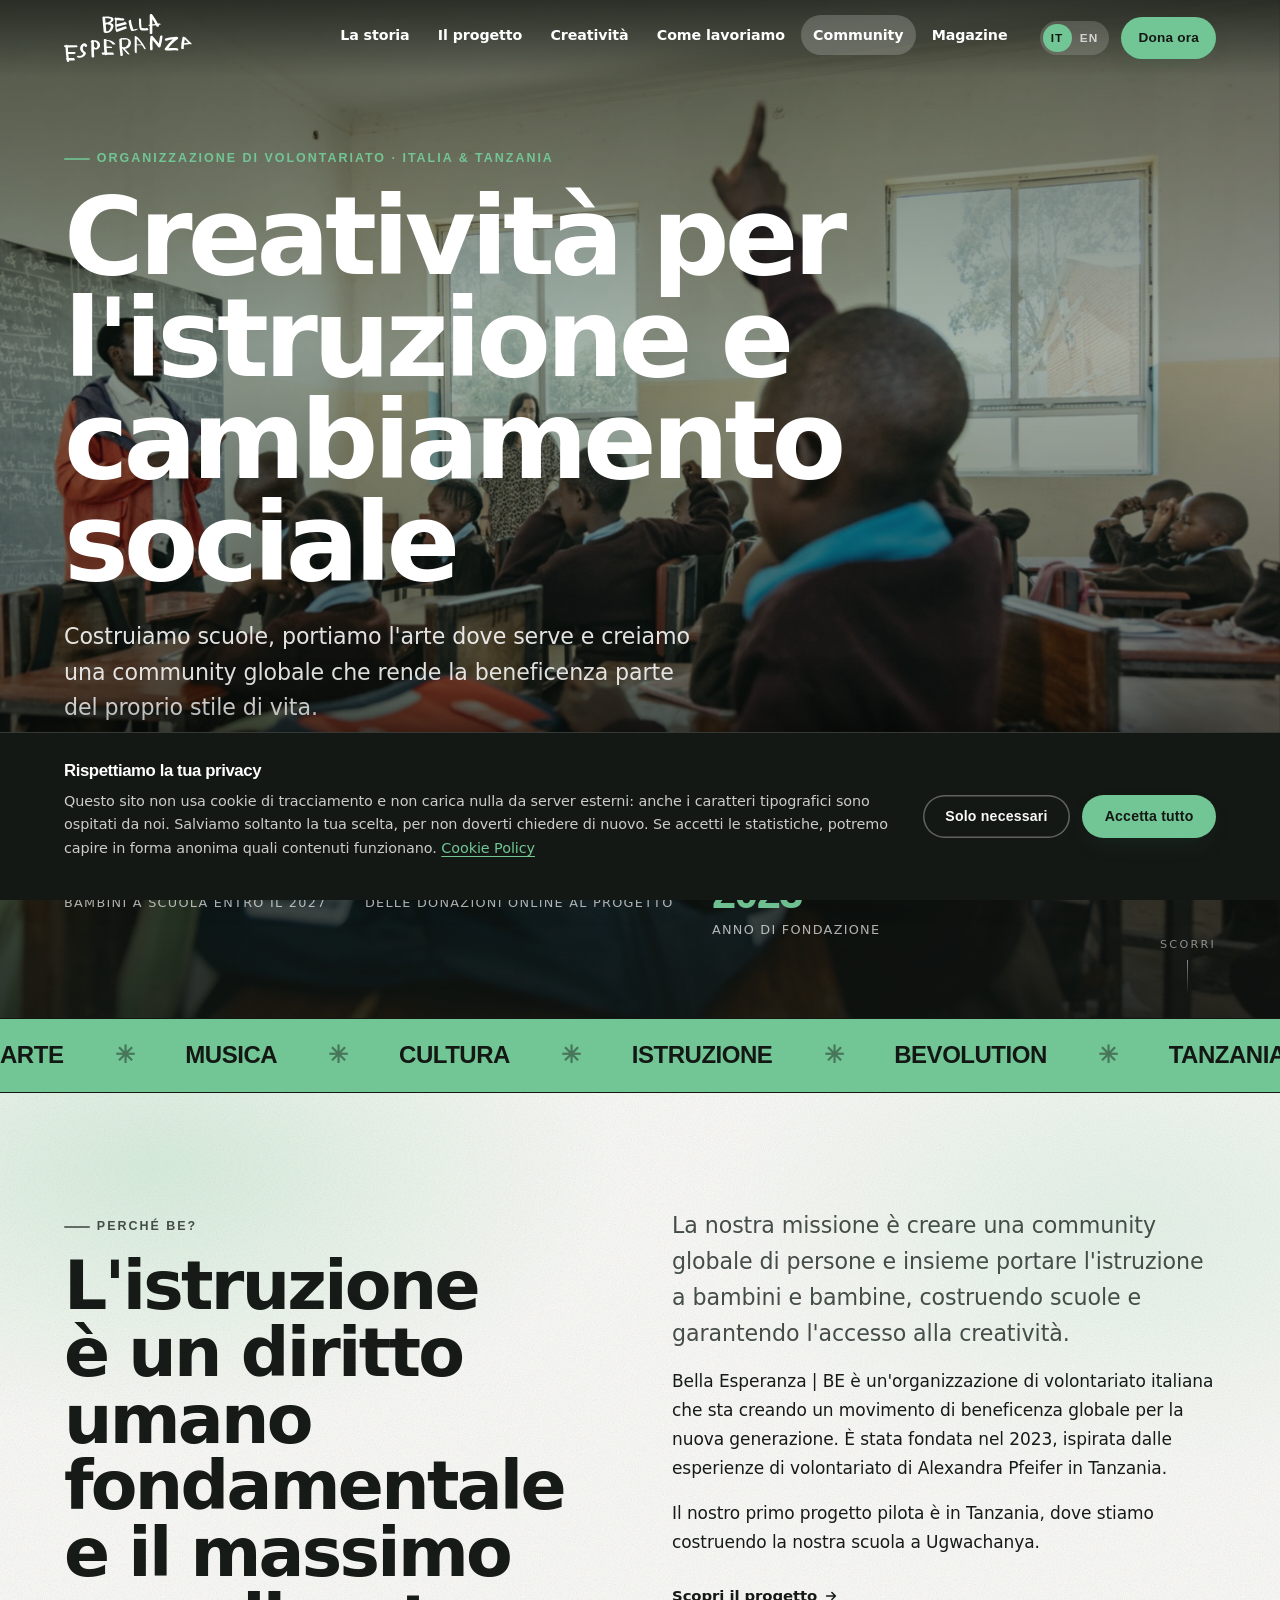
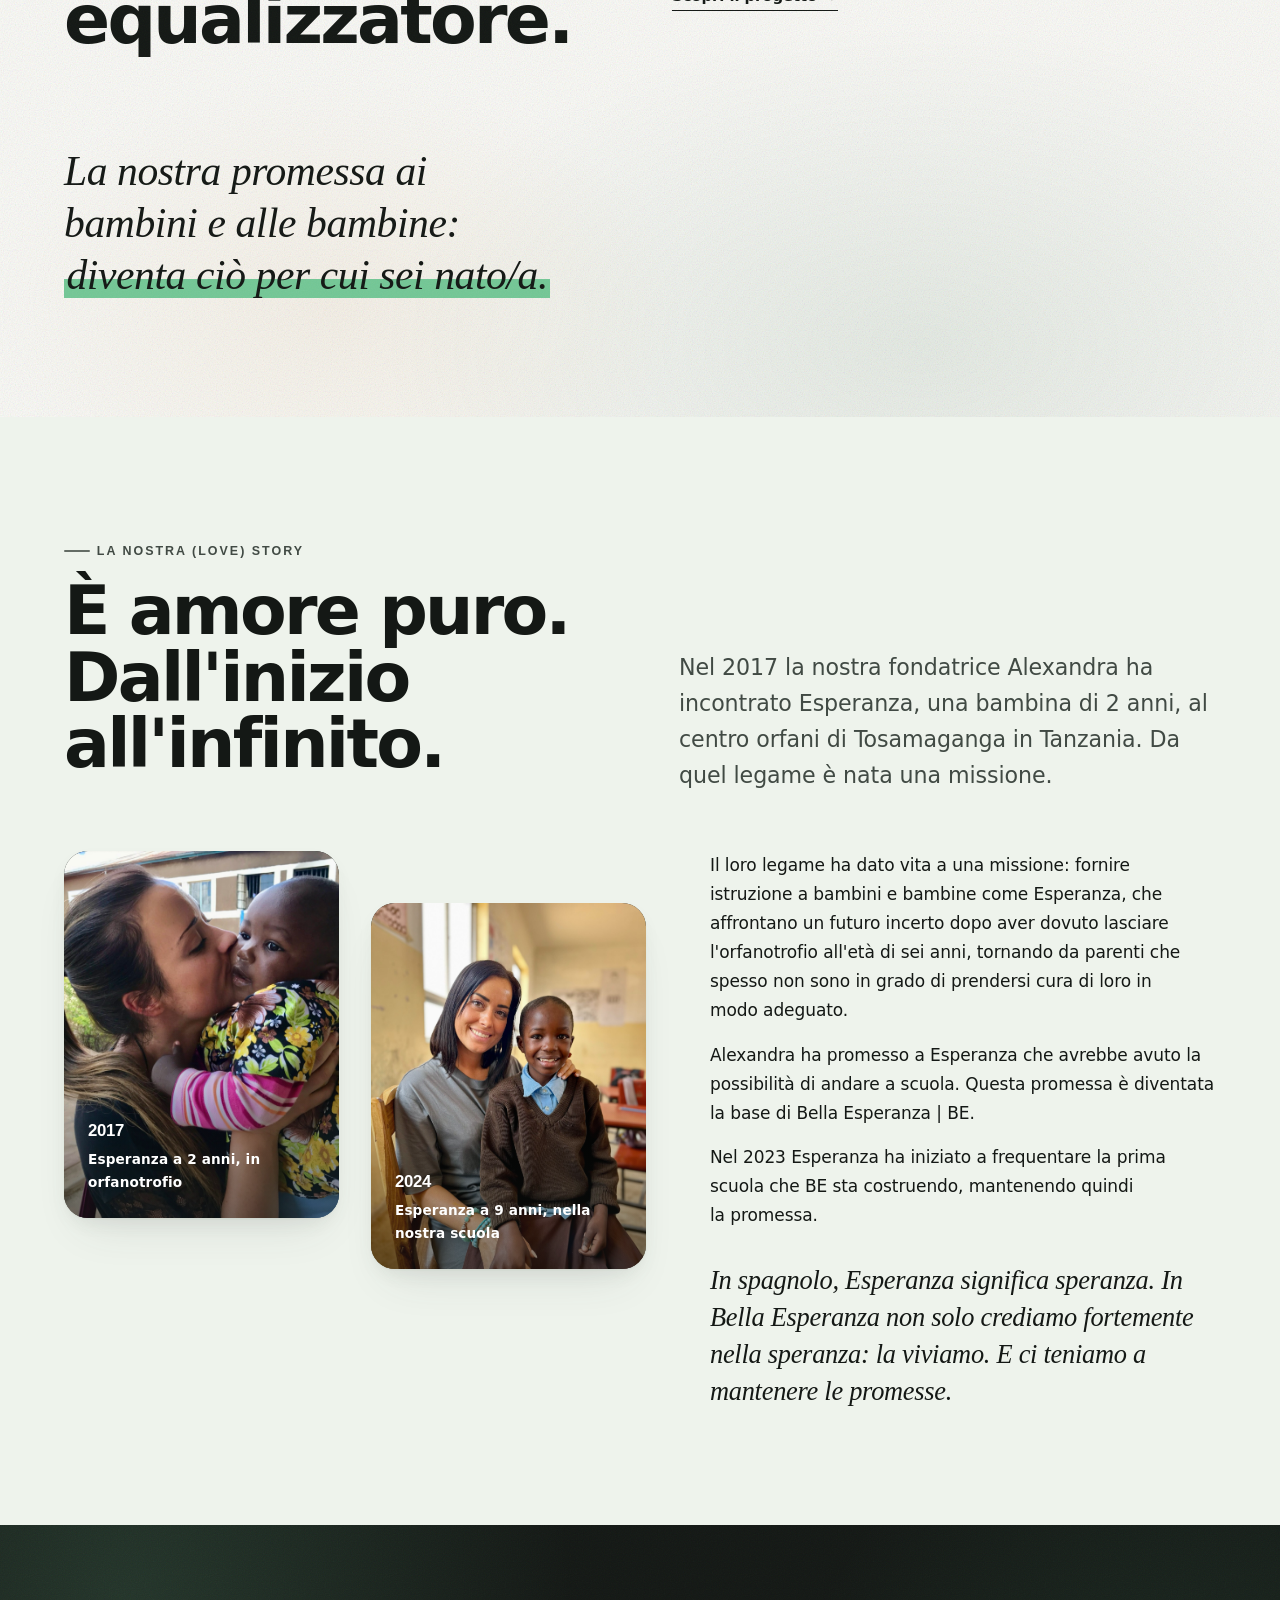
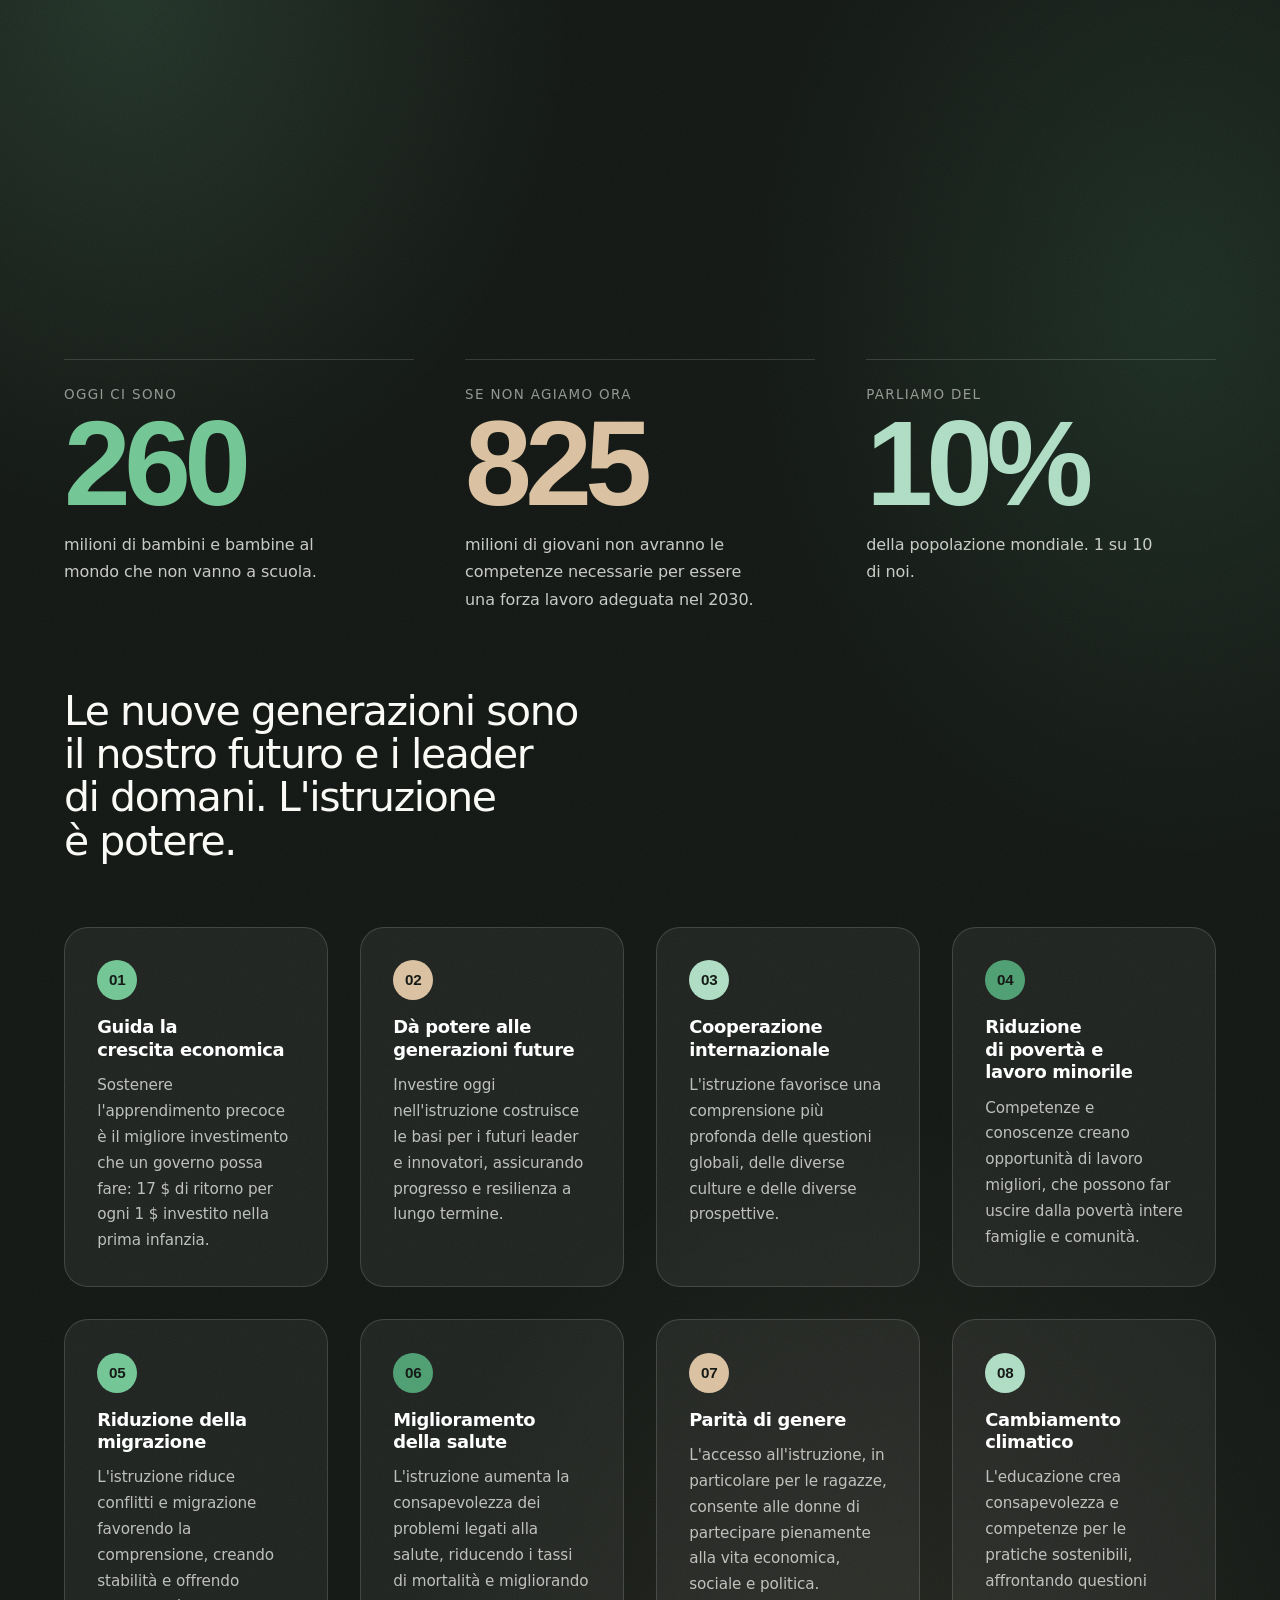
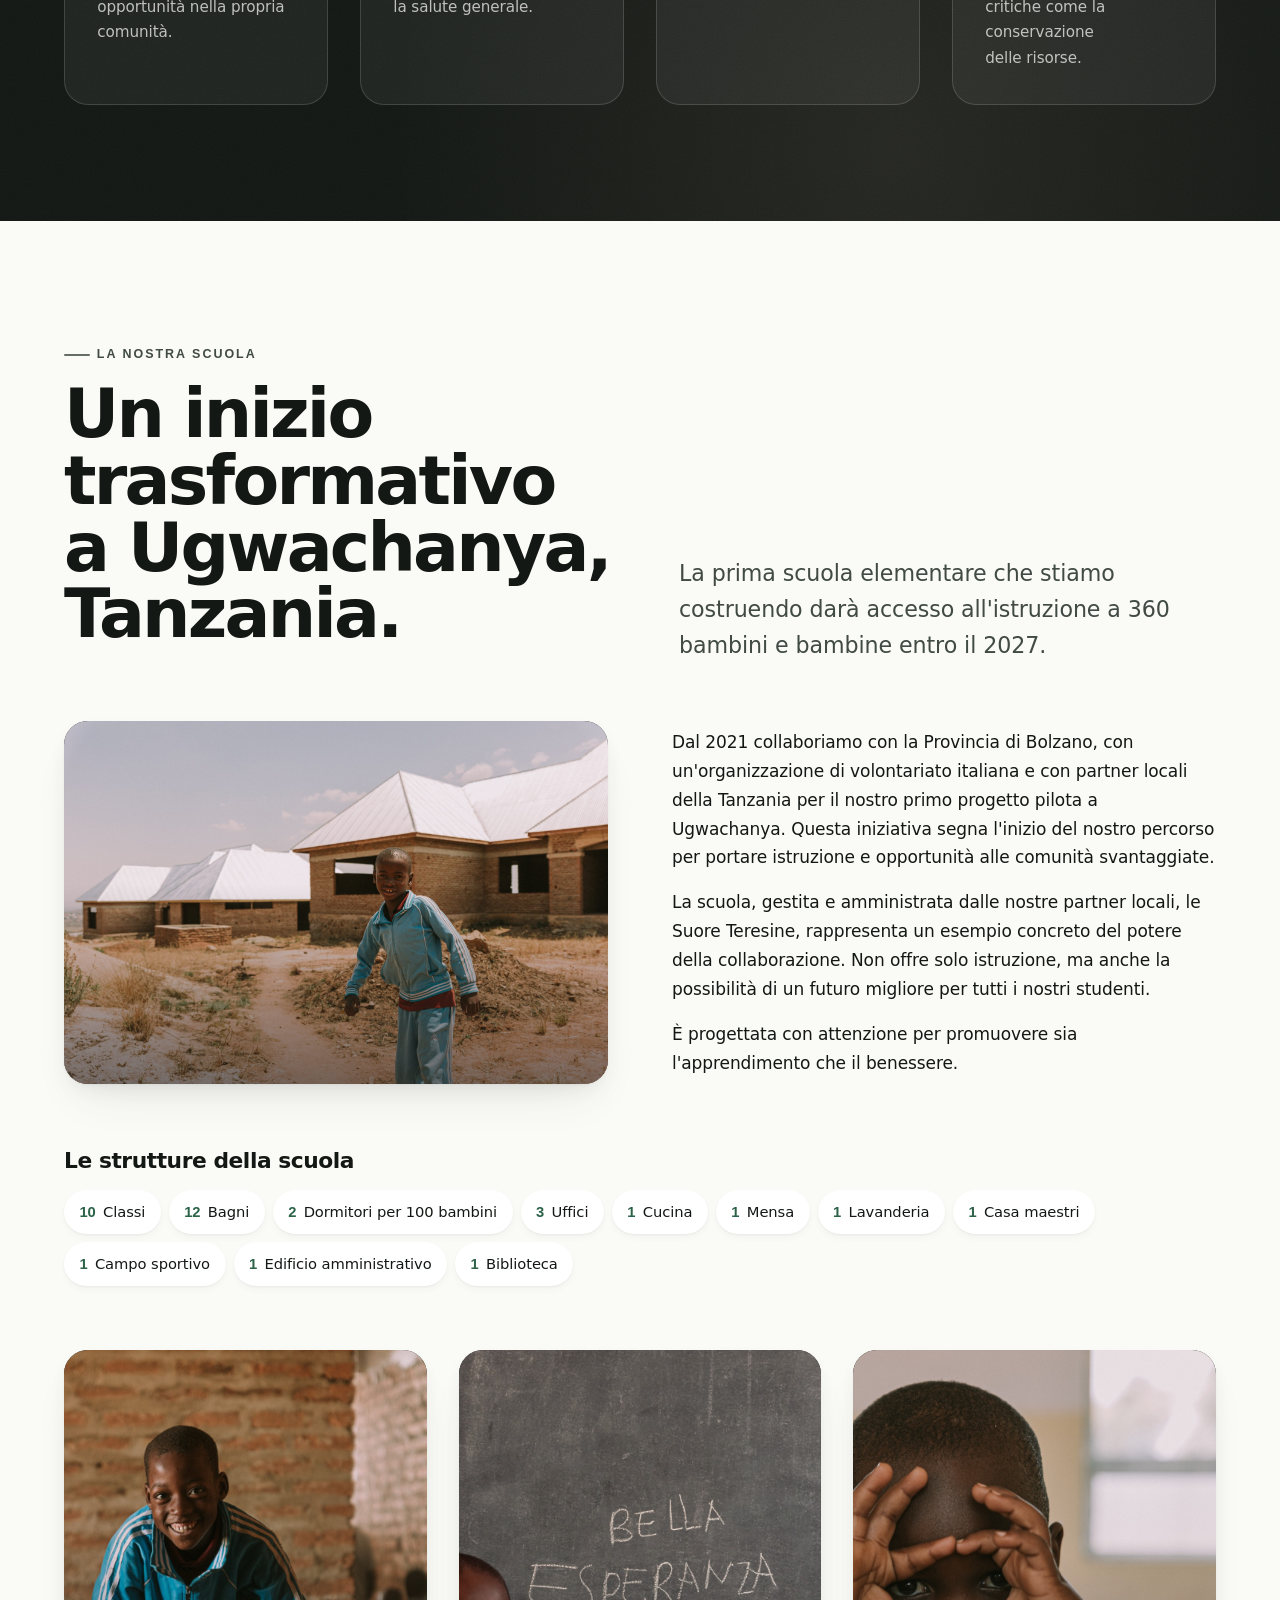
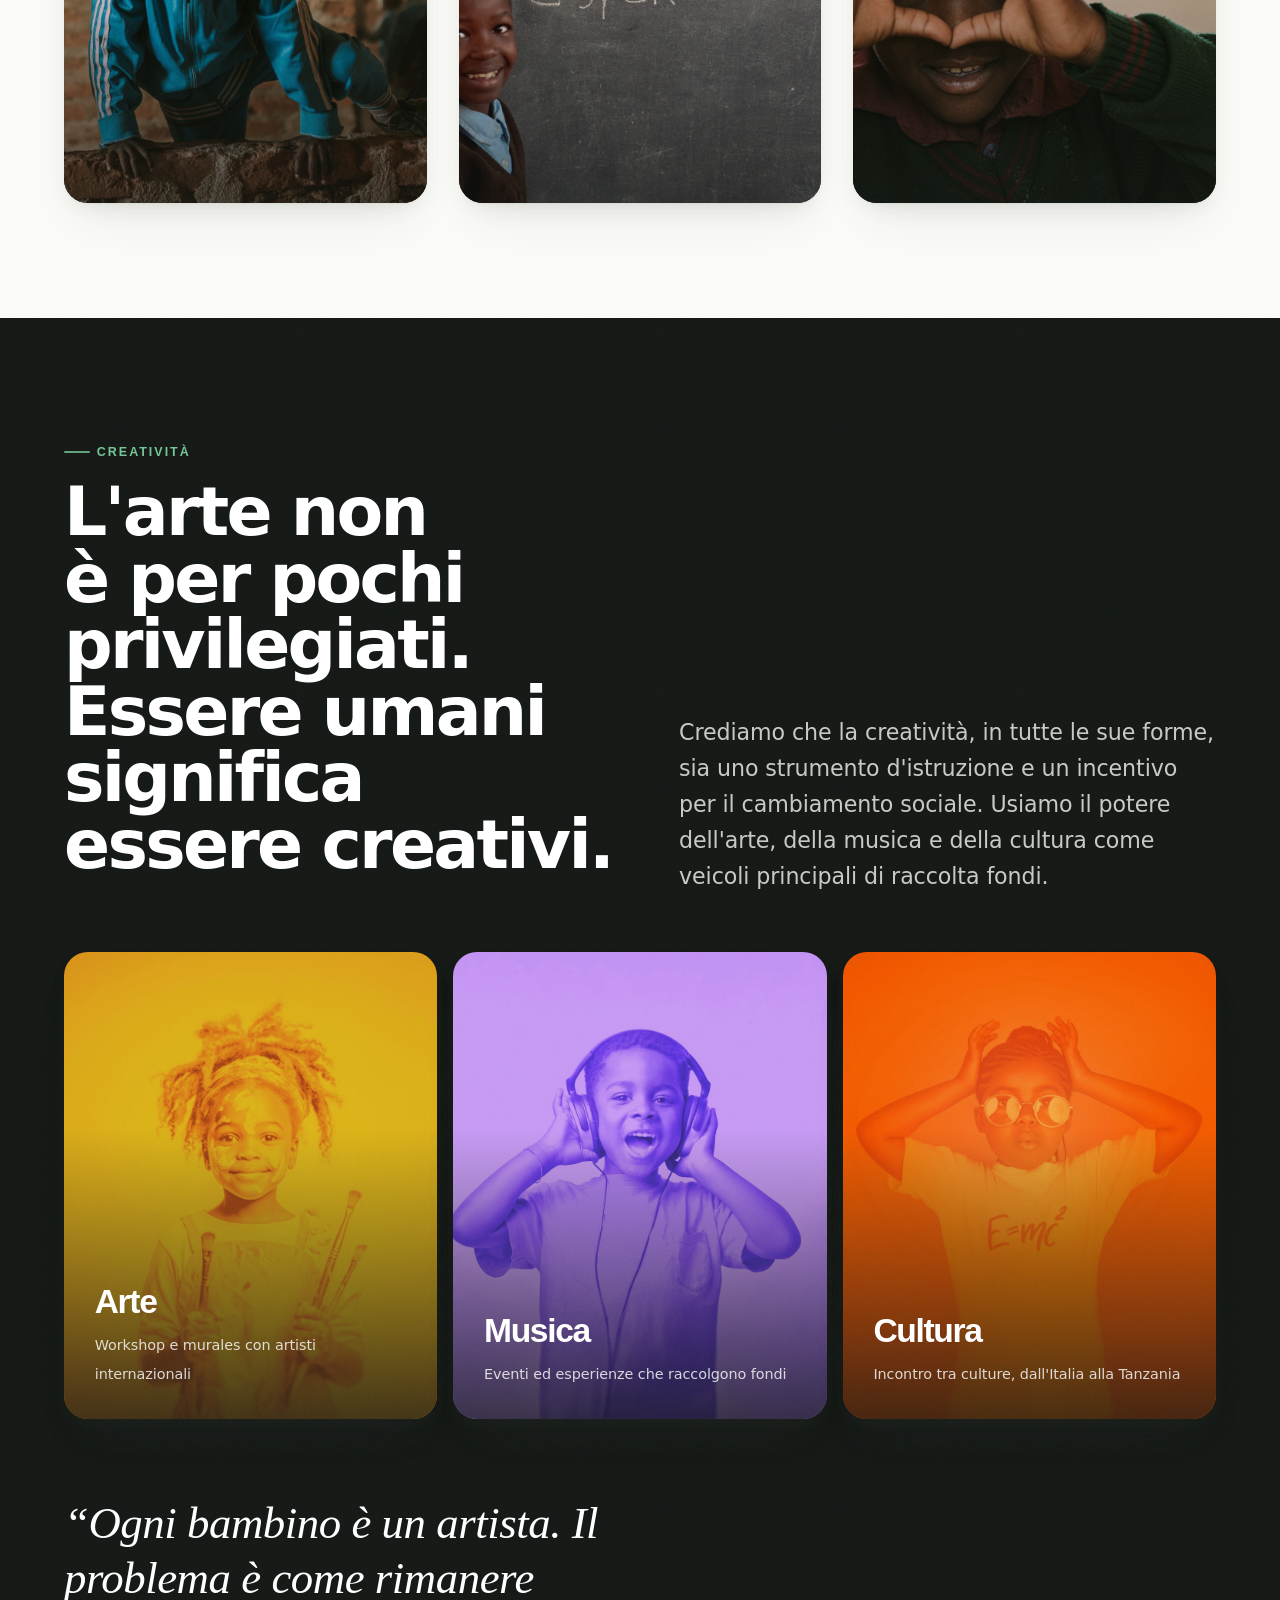
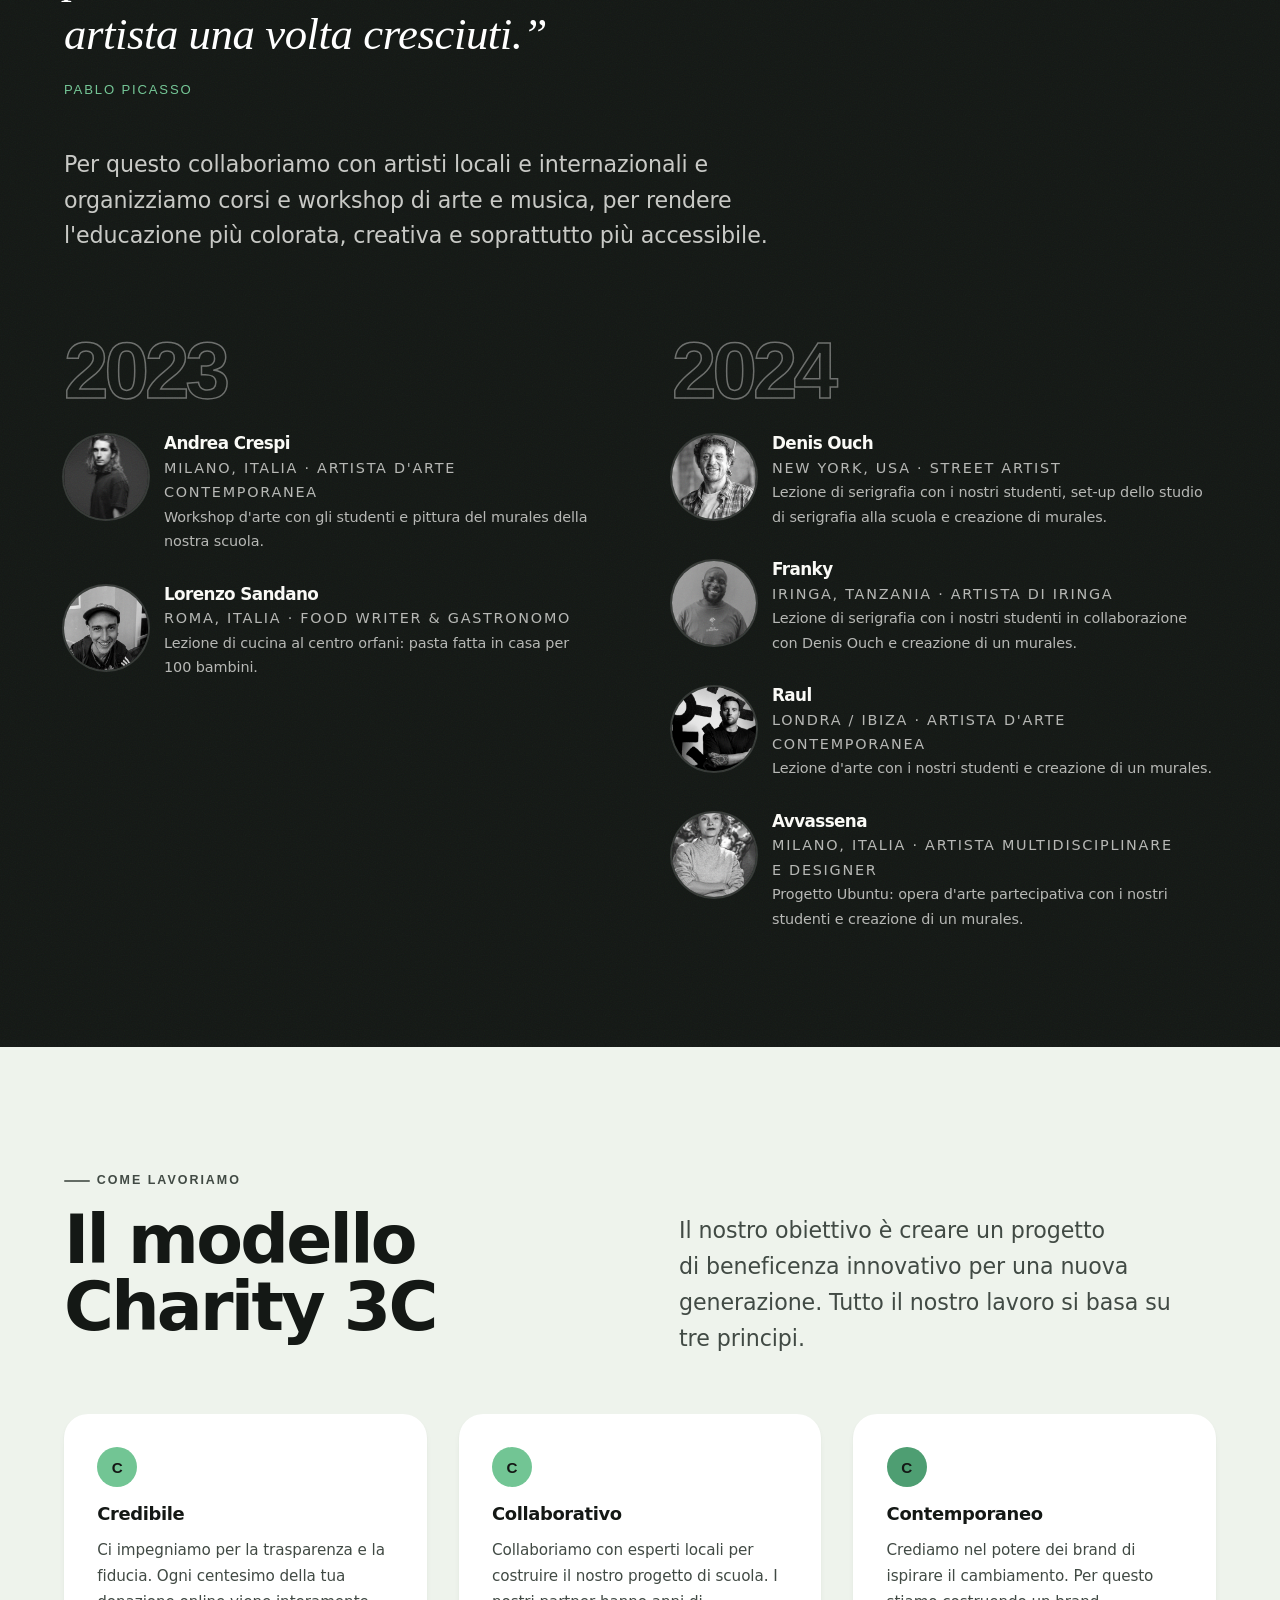
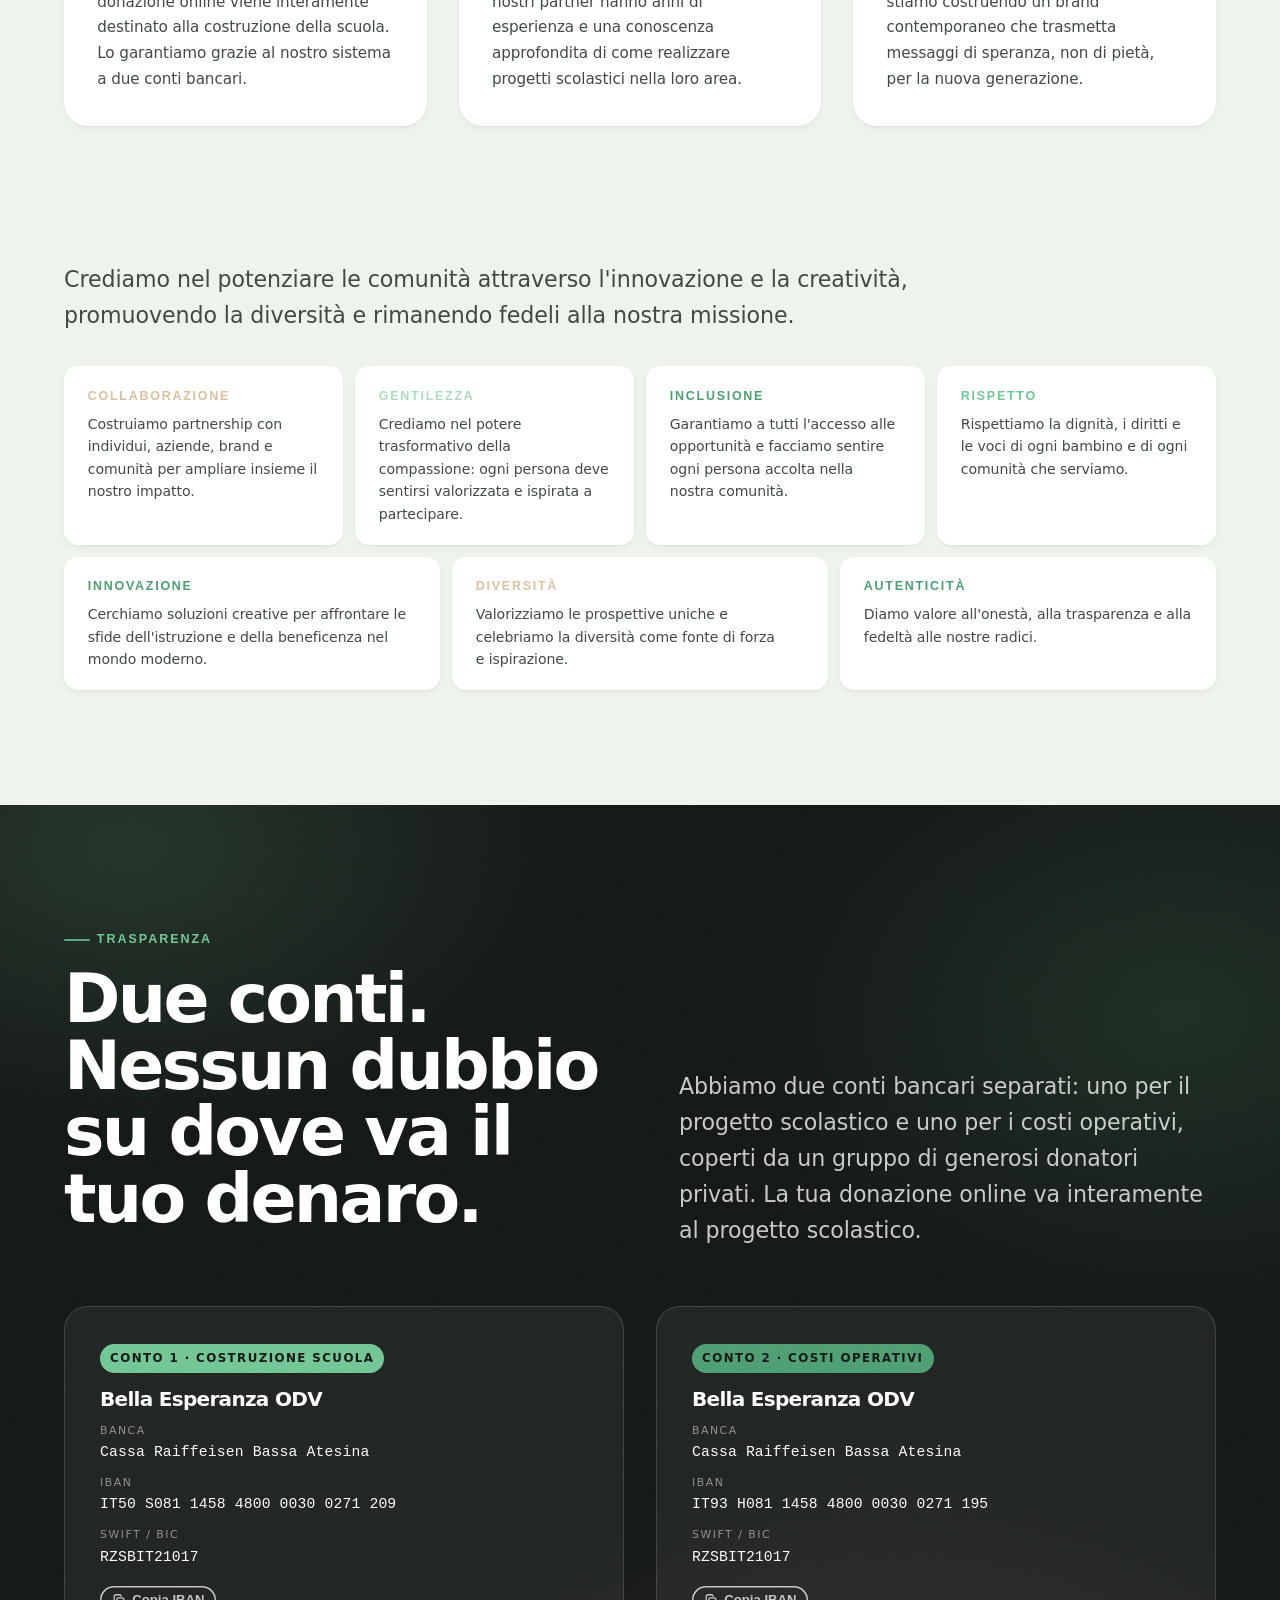
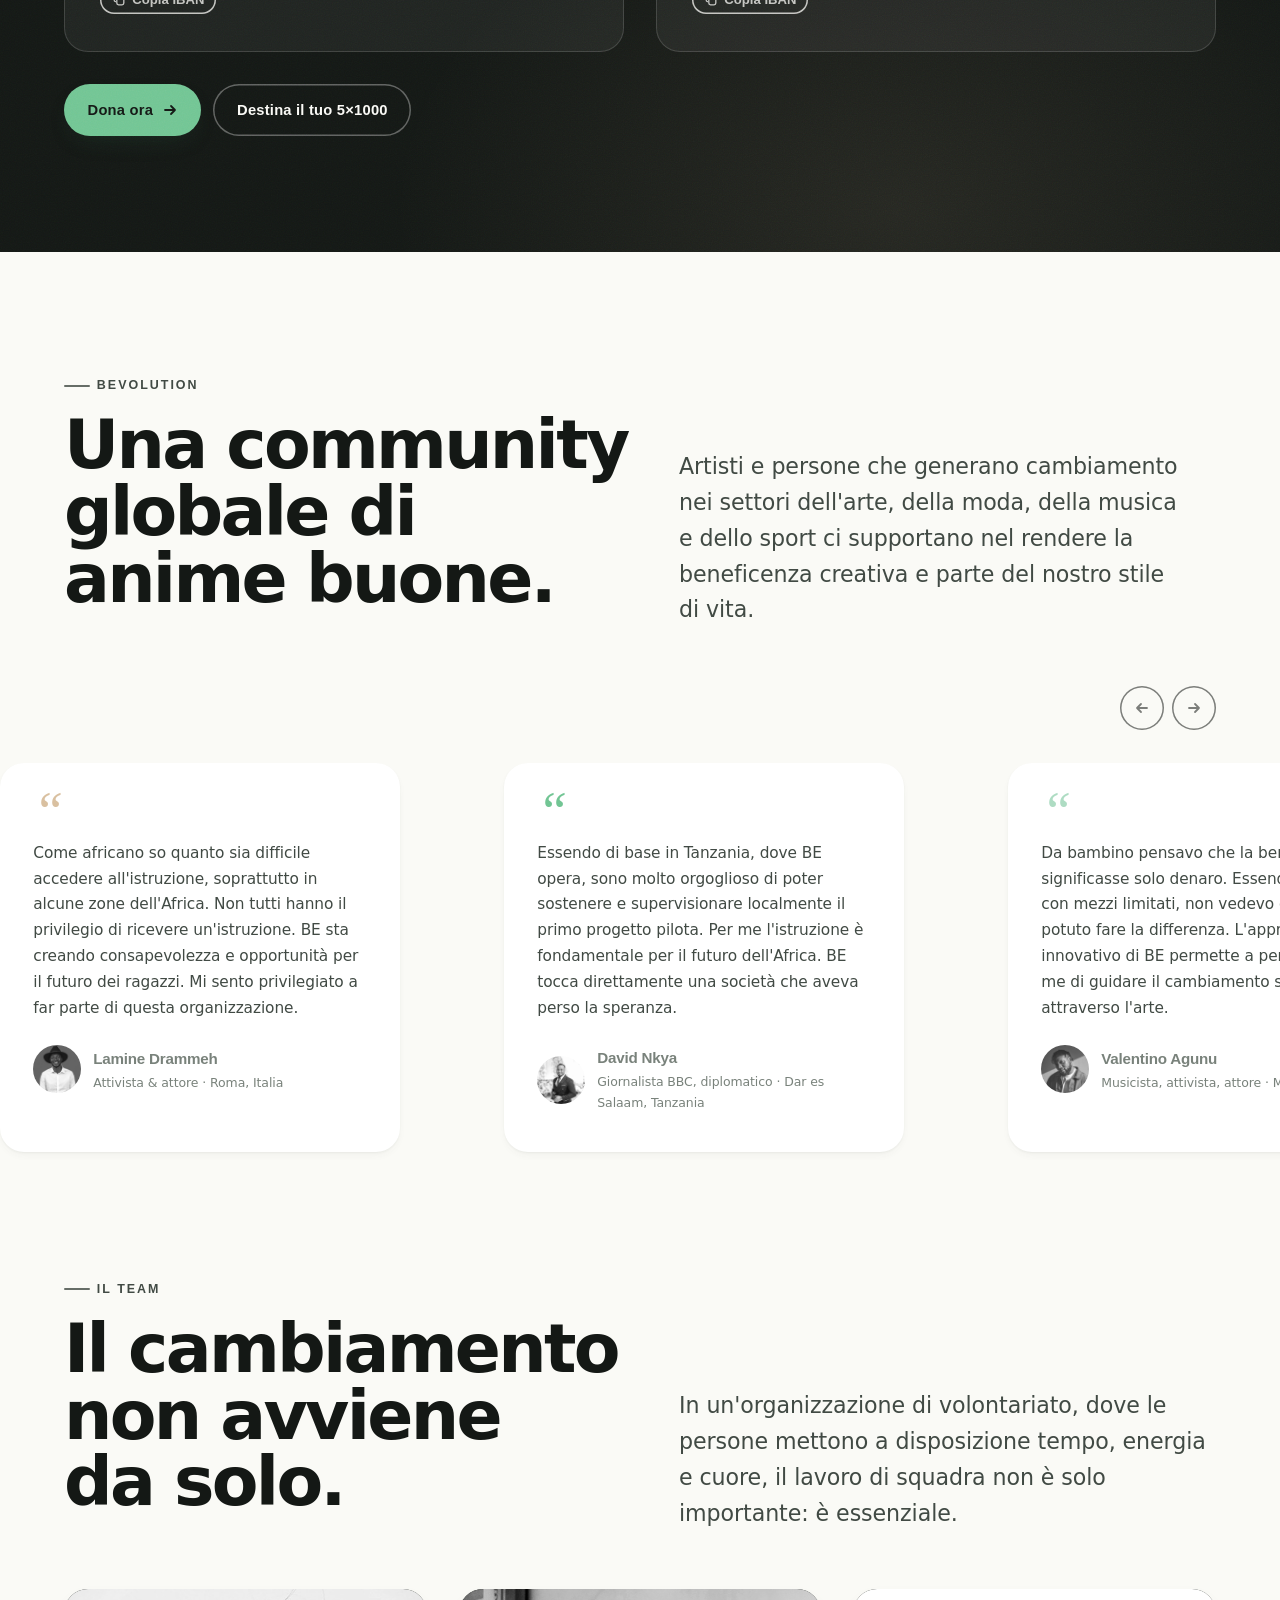
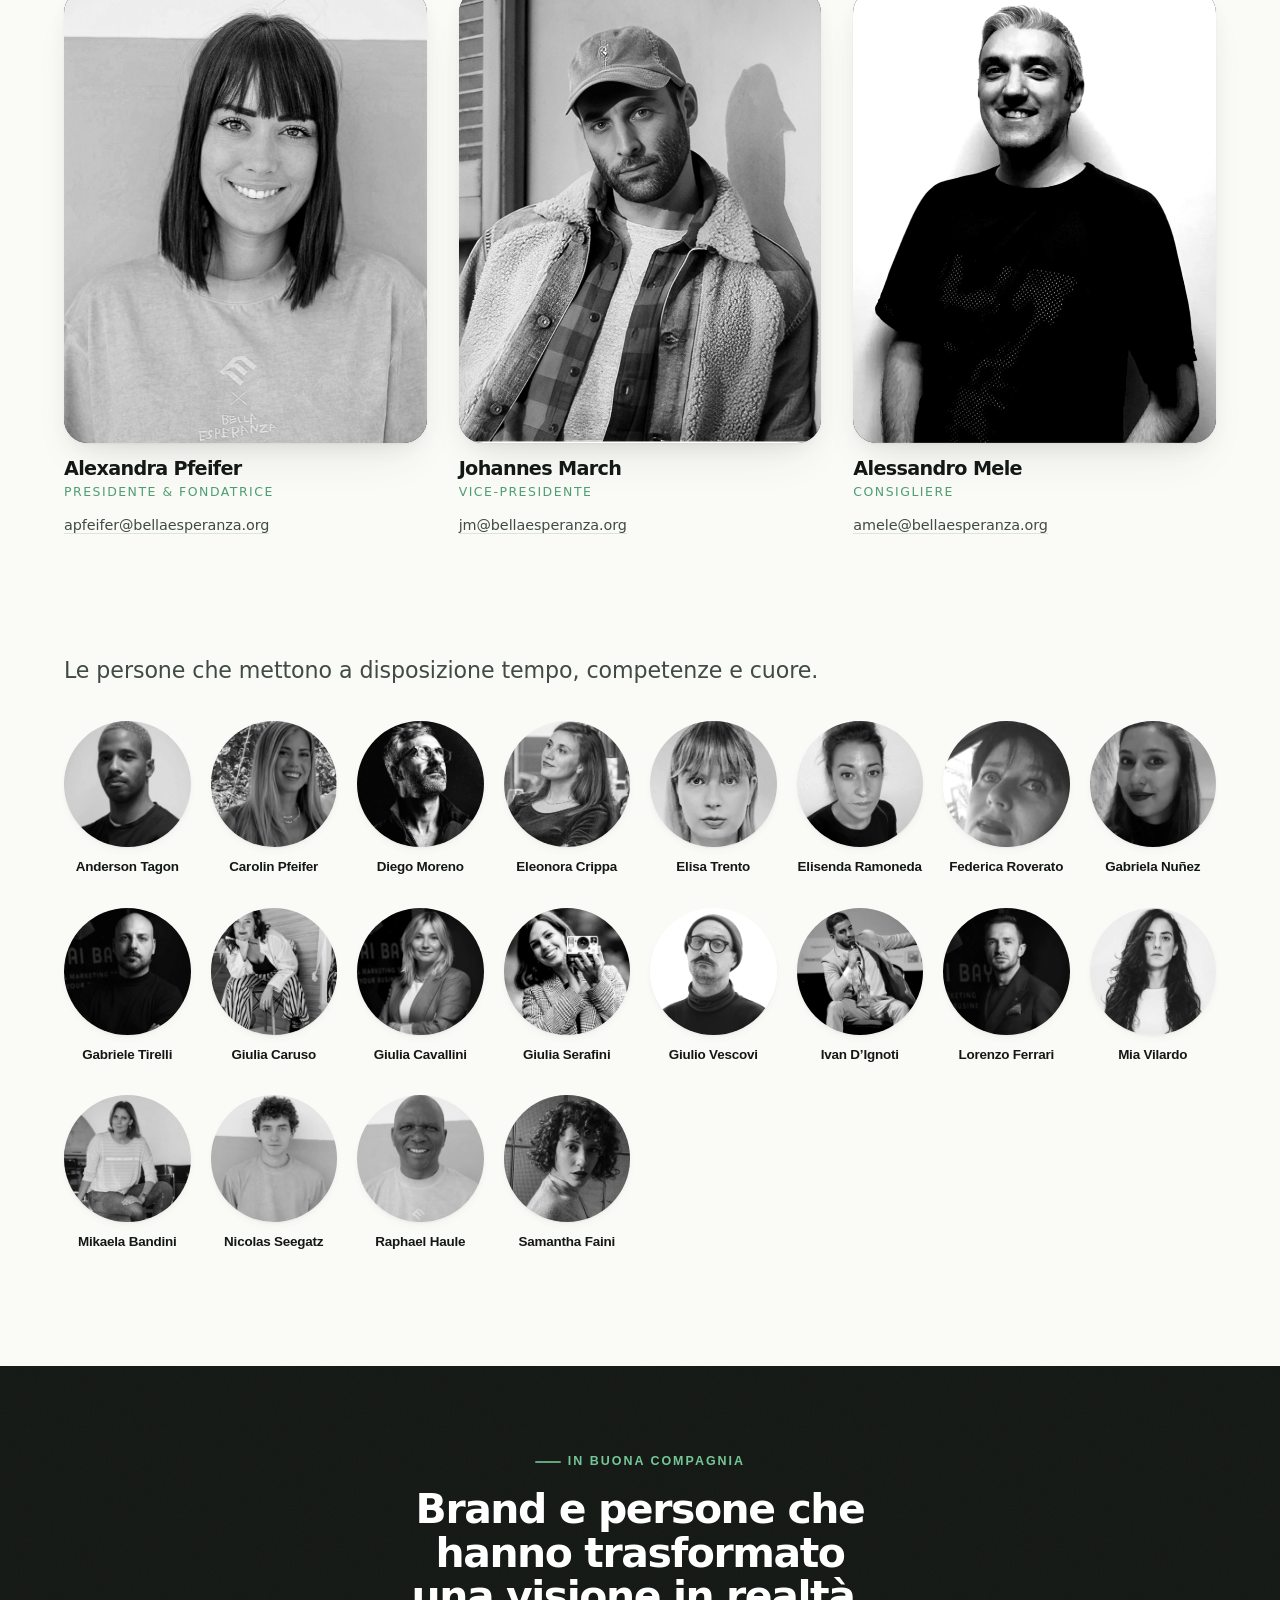
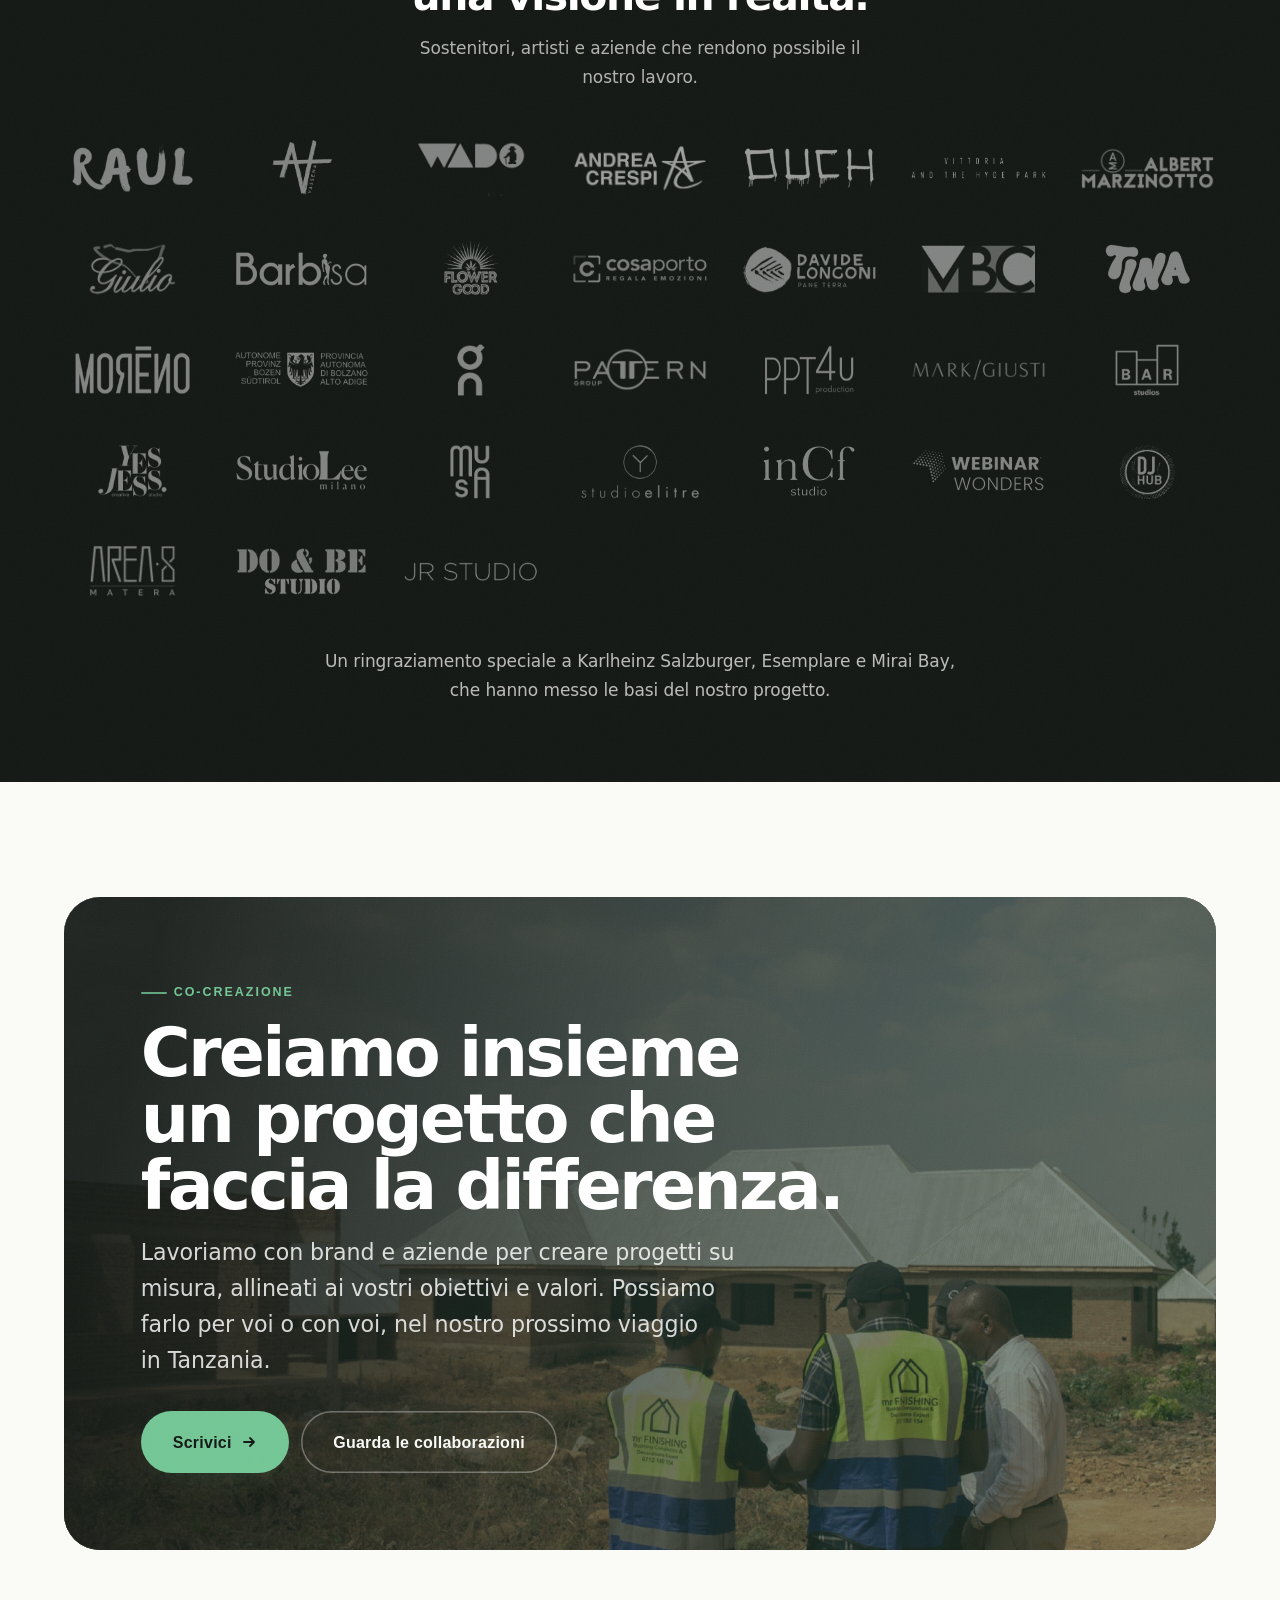
==== index.html @ 136c9d1f "Zwei Farbwelten zur Auswahl, gruen als Standard; Team erweitert Farben - Auf Wunsch der Kundin eine " ====
<!DOCTYPE html>
<html lang="it">
<head>
<meta charset="utf-8">
<meta name="viewport" content="width=device-width, initial-scale=1">
<title data-i18n="meta.homeTitle">Bella Esperanza | BE — Creatività per l'istruzione e cambiamento sociale</title>
<meta name="description" data-i18n-content="meta.homeDesc" content="Bella Esperanza | BE è un'organizzazione di volontariato italiana che porta l'istruzione a bambini e bambine costruendo scuole e garantendo l'accesso alla creatività. Il nostro primo progetto: una scuola a Ugwachanya, Tanzania, per 360 bambini entro il 2027.">
<link rel="canonical" href="https://www.bellaesperanza.org/">
<link rel="alternate" hreflang="it" href="https://www.bellaesperanza.org/">
<link rel="alternate" hreflang="en" href="https://www.bellaesperanza.org/en/">
<link rel="alternate" hreflang="x-default" href="https://www.bellaesperanza.org/">
<meta property="og:type" content="website">
<meta property="og:url" content="https://www.bellaesperanza.org/">
<meta property="og:title" content="Bella Esperanza | BE — Creatività per l'istruzione e cambiamento sociale">
<meta property="og:description" content="Costruiamo scuole e portiamo la creatività dove serve. Il 100% della tua donazione online finanzia il progetto scolastico.">
<meta property="og:image" content="https://www.bellaesperanza.org/assets/img/esperanza-board.jpg">
<meta property="og:locale" content="it_IT">
<meta name="theme-color" content="#141312">
<link rel="icon" href="assets/img/favicon.png" sizes="any">
<link rel="apple-touch-icon" href="assets/img/favicon.png">

<link rel="preload" href="assets/fonts/poppins-800-normal-latin.woff2" as="font" type="font/woff2" crossorigin>
<link rel="preload" href="assets/fonts/inter-var-latin.woff2" as="font" type="font/woff2" crossorigin>
<script>
/* Farbwelt aus der URL lesen (?theme=yellow). Steht bewusst inline im Kopf,
   damit die Seite nicht kurz im falschen Set aufblitzt. */
(function () {
  try {
    var t = new URLSearchParams(location.search).get('theme');
    if (t === 'yellow' || t === 'green') document.documentElement.dataset.theme = t;
  } catch (e) {}
})();
</script>
<link rel="stylesheet" href="assets/css/style.css">

<script type="application/ld+json">
{
  "@context": "https://schema.org",
  "@type": "NGO",
  "name": "Bella Esperanza ODV",
  "alternateName": "BE",
  "url": "https://www.bellaesperanza.org/",
  "logo": "https://www.bellaesperanza.org/assets/img/logo-dark.svg",
  "foundingDate": "2023",
  "email": "info@bellaesperanza.org",
  "address": {
    "@type": "PostalAddress",
    "streetAddress": "Via Nazario Sauro 14/A",
    "postalCode": "39055",
    "addressLocality": "Laives",
    "addressRegion": "BZ",
    "addressCountry": "IT"
  },
  "sameAs": [
    "https://www.instagram.com/bellaesperanzacharity/",
    "https://www.linkedin.com/company/bella-esperanza-odv/about/",
    "https://www.facebook.com/bellaesperanzacharity"
  ]
}
</script>
</head>

<body>
<a class="skip-link" href="#main" data-i18n="a11y.skip">Vai al contenuto</a>

<!-- ============================================================ HEADER -->
<header class="site-header">
  <div class="header-inner">
    <a class="brand" href="#top" aria-label="Bella Esperanza — home">
      <img class="logo-light" src="assets/img/logo-white.svg" alt="Bella Esperanza" width="128" height="48">
      <img class="logo-dark" src="assets/img/logo-dark.svg" alt="Bella Esperanza" width="128" height="48">
    </a>

    <nav class="nav" aria-label="Principale">
      <ul class="nav-list">
        <li><a class="nav-link" href="#storia"      data-i18n="nav.story">La storia</a></li>
        <li><a class="nav-link" href="#progetto"    data-i18n="nav.project">Il progetto</a></li>
        <li><a class="nav-link" href="#creativita"  data-i18n="nav.creativity">Creatività</a></li>
        <li><a class="nav-link" href="#metodo"      data-i18n="nav.method">Come lavoriamo</a></li>
        <li><a class="nav-link" href="#community"   data-i18n="nav.community">Community</a></li>
        <li><a class="nav-link" href="magazine.html" data-i18n="nav.magazine">Magazine</a></li>
      </ul>

      <div class="nav-tools">
        <div class="lang" role="group" aria-label="Lingua / Language">
          <span aria-current="true">IT</span>
          <a href="en/index.html" hreflang="en" lang="en">EN</a>
        </div>
        <a class="btn btn--accent nav-cta" href="dona.html" data-i18n="nav.donate">Dona ora</a>
        <button class="burger" type="button" aria-expanded="false" aria-controls="drawer" aria-label="Menu">
          <span></span>
        </button>
      </div>
    </nav>
  </div>
</header>

<!-- mobile drawer -->
<div class="drawer" id="drawer">
  <nav aria-label="Menu mobile">
    <ul>
      <li><a href="#storia"       data-i18n="nav.story">La storia</a></li>
      <li><a href="#progetto"     data-i18n="nav.project">Il progetto</a></li>
      <li><a href="#creativita"   data-i18n="nav.creativity">Creatività</a></li>
      <li><a href="#metodo"       data-i18n="nav.method">Come lavoriamo</a></li>
      <li><a href="#community"    data-i18n="nav.community">Community</a></li>
      <li><a href="magazine.html" data-i18n="nav.magazine">Magazine</a></li>
    </ul>
  </nav>
  <a class="btn btn--accent btn--lg" href="dona.html" data-i18n="nav.donate">Dona ora</a>
</div>

<main id="main">

<!-- ============================================================== HERO -->
<section class="hero" id="top">
  <div class="hero__media">
    <img src="assets/img/tz-05.jpg" alt="Una classe della nostra scuola in Tanzania: un bambino alza la mano per rispondere" width="1800" height="1201" fetchpriority="high">
  </div>

  <div class="hero__inner wrap">
    <p class="eyebrow" data-i18n="hero.eyebrow">Organizzazione di volontariato · Italia &amp; Tanzania</p>
    <h1 class="display-xl" data-i18n="hero.title">Creatività per l'istruzione e cambiamento sociale</h1>
    <p class="lede" data-i18n="hero.lede">Costruiamo scuole, portiamo l'arte dove serve e creiamo una community globale che rende la beneficenza parte del proprio stile di vita.</p>

    <div class="hero__foot">
      <div class="btn-row">
        <a class="btn btn--accent btn--lg" href="dona.html">
          <span data-i18n="cta.donate">Dona ora</span>
          <svg class="arw" width="16" height="16" viewBox="0 0 16 16" fill="none" aria-hidden="true"><path d="M3 8h10M9 4l4 4-4 4" stroke="currentColor" stroke-width="1.8" stroke-linecap="round" stroke-linejoin="round"/></svg>
        </a>
        <a class="btn btn--ghost btn--lg" href="#storia" data-i18n="cta.discover">Scopri la nostra storia</a>
      </div>

      <div class="hero__stats">
        <div class="hero__stat">
          <b><span data-count="360">360</span></b>
          <span data-i18n="hero.stat1">bambini a scuola entro il 2027</span>
        </div>
        <div class="hero__stat">
          <b><span data-count="100" data-suffix="%">100%</span></b>
          <span data-i18n="hero.stat2">delle donazioni online al progetto</span>
        </div>
        <div class="hero__stat">
          <b>2023</b>
          <span data-i18n="hero.stat3">anno di fondazione</span>
        </div>
      </div>
    </div>
  </div>

  <a class="scroll-cue" href="#missione"><span data-i18n="hero.scroll">Scorri</span><i></i></a>
</section>

<!-- =========================================================== MARQUEE -->
<div class="marquee" aria-hidden="true">
  <div class="marquee__track">
    <div class="marquee__group">
      <span>Arte</span><i>✳</i><span>Musica</span><i>✳</i><span>Cultura</span><i>✳</i>
      <span>Istruzione</span><i>✳</i><span>BEvolution</span><i>✳</i><span>Tanzania</span><i>✳</i>
    </div>
    <div class="marquee__group">
      <span>Arte</span><i>✳</i><span>Musica</span><i>✳</i><span>Cultura</span><i>✳</i>
      <span>Istruzione</span><i>✳</i><span>BEvolution</span><i>✳</i><span>Tanzania</span><i>✳</i>
    </div>
  </div>
</div>

<!-- ========================================================== MISSIONE -->
<section class="section mesh grain" id="missione">
  <div class="wrap">
    <div class="split split--top">
      <div data-reveal>
        <p class="eyebrow" data-i18n="mission.eyebrow">Perché BE?</p>
        <h2 class="display-l" data-i18n="mission.title">L'istruzione è un diritto umano fondamentale e il massimo equalizzatore.</h2>
      </div>

      <div data-reveal style="--d:120ms">
        <p class="lede" data-i18n="mission.p1">La nostra missione è creare una community globale di persone e insieme portare l'istruzione a bambini e bambine, costruendo scuole e garantendo l'accesso alla creatività.</p>
        <p data-i18n="mission.p2">Bella Esperanza | BE è un'organizzazione di volontariato italiana che sta creando un movimento di beneficenza globale per la nuova generazione. È stata fondata nel 2023, ispirata dalle esperienze di volontariato di Alexandra Pfeifer in Tanzania.</p>
        <p data-i18n="mission.p3">Il nostro primo progetto pilota è in Tanzania, dove stiamo costruendo la nostra scuola a Ugwachanya.</p>
        <p style="margin-top:1.5rem"><a class="tlink" href="#progetto"><span data-i18n="mission.link">Scopri il progetto</span> <svg class="arw" width="14" height="14" viewBox="0 0 16 16" fill="none" aria-hidden="true"><path d="M3 8h10M9 4l4 4-4 4" stroke="currentColor" stroke-width="1.8" stroke-linecap="round" stroke-linejoin="round"/></svg></a></p>
      </div>
    </div>

    <p class="serif" style="margin-top:clamp(3rem,6vw,5rem);font-size:clamp(1.5rem,3.4vw,2.6rem);line-height:1.25;max-width:24ch" data-reveal data-i18n="mission.promise">
      La nostra promessa ai bambini e alle bambine: <span class="mark">diventa ciò per cui sei nato/a.</span>
    </p>
  </div>
</section>

<!-- ============================================================ STORIA -->
<section class="section section--paper2" id="storia">
  <div class="wrap">
    <div class="section-head">
      <div data-reveal>
        <p class="eyebrow" data-i18n="story.eyebrow">La nostra (love) story</p>
        <h2 class="display-l" data-i18n="story.title">È amore puro. Dall'inizio all'infinito.</h2>
      </div>
      <p class="lede" data-reveal style="--d:100ms" data-i18n="story.lede">Nel 2017 la nostra fondatrice Alexandra ha incontrato Esperanza, una bambina di 2 anni, al centro orfani di Tosamaganga in Tanzania. Da quel legame è nata una missione.</p>
    </div>

    <div class="split split--top" style="grid-template-columns:minmax(0,1.15fr) minmax(0,1fr)">
      <div class="grid grid--2" data-reveal>
        <figure style="margin:0">
          <div class="frame ratio-3-4 frame--hover">
            <img src="assets/img/story-02.jpg" alt="Alexandra Pfeifer con Esperanza in braccio, 2017" loading="lazy" width="900" height="1200">
            <figcaption class="frame__cap"><b>2017</b><span data-i18n="story.cap1">Esperanza a 2 anni, in orfanotrofio</span></figcaption>
          </div>
        </figure>
        <figure style="margin:0;margin-top:clamp(1.5rem,4vw,3.5rem)">
          <div class="frame ratio-3-4 frame--hover">
            <img src="assets/img/story-03.jpg" alt="Alexandra Pfeifer con Esperanza in divisa scolastica, 2024" loading="lazy" width="900" height="1200">
            <figcaption class="frame__cap"><b>2024</b><span data-i18n="story.cap2">Esperanza a 9 anni, nella nostra scuola</span></figcaption>
          </div>
        </figure>
      </div>

      <div data-reveal style="--d:140ms">
        <p data-i18n="story.p1">Il loro legame ha dato vita a una missione: fornire istruzione a bambini e bambine come Esperanza, che affrontano un futuro incerto dopo aver dovuto lasciare l'orfanotrofio all'età di sei anni, tornando da parenti che spesso non sono in grado di prendersi cura di loro in modo adeguato.</p>
        <p data-i18n="story.p2">Alexandra ha promesso a Esperanza che avrebbe avuto la possibilità di andare a scuola. Questa promessa è diventata la base di Bella Esperanza | BE.</p>
        <p data-i18n="story.p3">Nel 2023 Esperanza ha iniziato a frequentare la prima scuola che BE sta costruendo, mantenendo quindi la promessa.</p>
        <p class="serif" style="font-size:clamp(1.25rem,2.2vw,1.65rem);line-height:1.4;margin-top:2rem;color:var(--ink)" data-i18n="story.quote">In spagnolo, Esperanza significa speranza. In Bella Esperanza non solo crediamo fortemente nella speranza: la viviamo. E ci teniamo a mantenere le promesse.</p>
      </div>
    </div>
  </div>
</section>

<!-- ========================================================== PROGETTO -->
<section class="section section--dark mesh grain" id="progetto">
  <div class="wrap">
    <div class="section-head">
      <div data-reveal>
        <p class="eyebrow" data-i18n="edu.eyebrow">Perché l'istruzione?</p>
        <h2 class="display-l" data-i18n="edu.title">Siamo in una crisi globale dell'istruzione.</h2>
      </div>
      <p class="lede" data-reveal style="--d:100ms" data-i18n="edu.lede">L'educazione è più di un diritto: è la base per opportunità, uguaglianza e speranza. Eppure milioni di bambini sono privati di questo strumento essenziale per un futuro migliore.</p>
    </div>

    <div class="stat-row">
      <div class="stat" data-reveal>
        <p class="stat__pre" data-i18n="edu.s1pre">Oggi ci sono</p>
        <span class="stat__val" data-count="260" style="--stat-color:var(--accent)">260</span>
        <p class="stat__post" data-i18n="edu.s1post">milioni di bambini e bambine al mondo che non vanno a scuola.</p>
      </div>
      <div class="stat" data-reveal style="--d:120ms">
        <p class="stat__pre" data-i18n="edu.s2pre">Se non agiamo ora</p>
        <span class="stat__val" data-count="825" style="--stat-color:var(--clay)">825</span>
        <p class="stat__post" data-i18n="edu.s2post">milioni di giovani non avranno le competenze necessarie per essere una forza lavoro adeguata nel 2030.</p>
      </div>
      <div class="stat" data-reveal style="--d:240ms">
        <p class="stat__pre" data-i18n="edu.s3pre">Parliamo del</p>
        <span class="stat__val" data-count="10" data-suffix="%" style="--stat-color:var(--accent-soft)">10%</span>
        <p class="stat__post" data-i18n="edu.s3post">della popolazione mondiale. 1 su 10 di noi.</p>
      </div>
    </div>

    <p class="display-m" style="margin-top:clamp(3rem,6vw,5rem);max-width:20ch" data-reveal data-i18n="edu.pull">Le nuove generazioni sono il nostro futuro e i leader di domani. L'istruzione è potere.</p>

    <div class="grid grid--4" style="margin-top:clamp(2.5rem,5vw,4rem)">
      <article class="card" data-reveal style="--card-accent:var(--accent)">
        <span class="card__num" style="--card-accent:var(--accent)">01</span>
        <h3 data-i18n="edu.r1t">Guida la crescita economica</h3>
        <p data-i18n="edu.r1p">Sostenere l'apprendimento precoce è il migliore investimento che un governo possa fare: 17 $ di ritorno per ogni 1 $ investito nella prima infanzia.</p>
      </article>
      <article class="card" data-reveal style="--d:80ms;--card-accent:var(--clay)">
        <span class="card__num" style="--card-accent:var(--clay)">02</span>
        <h3 data-i18n="edu.r2t">Dà potere alle generazioni future</h3>
        <p data-i18n="edu.r2p">Investire oggi nell'istruzione costruisce le basi per i futuri leader e innovatori, assicurando progresso e resilienza a lungo termine.</p>
      </article>
      <article class="card" data-reveal style="--d:160ms;--card-accent:var(--accent-soft)">
        <span class="card__num" style="--card-accent:var(--accent-soft)">03</span>
        <h3 data-i18n="edu.r3t">Cooperazione internazionale</h3>
        <p data-i18n="edu.r3p">L'istruzione favorisce una comprensione più profonda delle questioni globali, delle diverse culture e delle diverse prospettive.</p>
      </article>
      <article class="card" data-reveal style="--d:240ms;--card-accent:var(--accent-d)">
        <span class="card__num" style="--card-accent:var(--accent-d)">04</span>
        <h3 data-i18n="edu.r4t">Riduzione di povertà e lavoro minorile</h3>
        <p data-i18n="edu.r4p">Competenze e conoscenze creano opportunità di lavoro migliori, che possono far uscire dalla povertà intere famiglie e comunità.</p>
      </article>
      <article class="card" data-reveal style="--card-accent:var(--accent)">
        <span class="card__num" style="--card-accent:var(--accent)">05</span>
        <h3 data-i18n="edu.r5t">Riduzione della migrazione</h3>
        <p data-i18n="edu.r5p">L'istruzione riduce conflitti e migrazione favorendo la comprensione, creando stabilità e offrendo opportunità nella propria comunità.</p>
      </article>
      <article class="card" data-reveal style="--d:80ms;--card-accent:var(--accent-d)">
        <span class="card__num" style="--card-accent:var(--accent-d)">06</span>
        <h3 data-i18n="edu.r6t">Miglioramento della salute</h3>
        <p data-i18n="edu.r6p">L'istruzione aumenta la consapevolezza dei problemi legati alla salute, riducendo i tassi di mortalità e migliorando la salute generale.</p>
      </article>
      <article class="card" data-reveal style="--d:160ms;--card-accent:var(--clay)">
        <span class="card__num" style="--card-accent:var(--clay)">07</span>
        <h3 data-i18n="edu.r7t">Parità di genere</h3>
        <p data-i18n="edu.r7p">L'accesso all'istruzione, in particolare per le ragazze, consente alle donne di partecipare pienamente alla vita economica, sociale e politica.</p>
      </article>
      <article class="card" data-reveal style="--d:240ms;--card-accent:var(--accent-soft)">
        <span class="card__num" style="--card-accent:var(--accent-soft)">08</span>
        <h3 data-i18n="edu.r8t">Cambiamento climatico</h3>
        <p data-i18n="edu.r8p">L'educazione crea consapevolezza e competenze per le pratiche sostenibili, affrontando questioni critiche come la conservazione delle risorse.</p>
      </article>
    </div>
  </div>
</section>

<!-- ============================================================ SCUOLA -->
<section class="section" id="scuola">
  <div class="wrap">
    <div class="section-head">
      <div data-reveal>
        <p class="eyebrow" data-i18n="school.eyebrow">La nostra scuola</p>
        <h2 class="display-l" data-i18n="school.title">Un inizio trasformativo a Ugwachanya, Tanzania.</h2>
      </div>
      <p class="lede" data-reveal style="--d:100ms" data-i18n="school.lede">La prima scuola elementare che stiamo costruendo darà accesso all'istruzione a 360 bambini e bambine entro il 2027.</p>
    </div>

    <div class="split" style="margin-bottom:clamp(2.5rem,5vw,4rem)">
      <div class="frame ratio-3-2 frame--hover" data-reveal>
        <img src="assets/img/school-01.jpg" alt="Un bambino davanti agli edifici della scuola in costruzione a Ugwachanya" loading="lazy" width="1800" height="1200">
      </div>
      <div data-reveal style="--d:120ms">
        <p data-i18n="school.p1">Dal 2021 collaboriamo con la Provincia di Bolzano, con un'organizzazione di volontariato italiana e con partner locali della Tanzania per il nostro primo progetto pilota a Ugwachanya. Questa iniziativa segna l'inizio del nostro percorso per portare istruzione e opportunità alle comunità svantaggiate.</p>
        <p data-i18n="school.p2">La scuola, gestita e amministrata dalle nostre partner locali, le Suore Teresine, rappresenta un esempio concreto del potere della collaborazione. Non offre solo istruzione, ma anche la possibilità di un futuro migliore per tutti i nostri studenti.</p>
        <p data-i18n="school.p3">È progettata con attenzione per promuovere sia l'apprendimento che il benessere.</p>
      </div>
    </div>

    <h3 class="display-s" data-reveal data-i18n="school.facilities">Le strutture della scuola</h3>
    <ul class="facilities" data-reveal>
      <li><b>10</b> <span data-i18n="school.f1">Classi</span></li>
      <li><b>12</b> <span data-i18n="school.f2">Bagni</span></li>
      <li><b>2</b> <span data-i18n="school.f3">Dormitori per 100 bambini</span></li>
      <li><b>3</b> <span data-i18n="school.f4">Uffici</span></li>
      <li><b>1</b> <span data-i18n="school.f5">Cucina</span></li>
      <li><b>1</b> <span data-i18n="school.f6">Mensa</span></li>
      <li><b>1</b> <span data-i18n="school.f7">Lavanderia</span></li>
      <li><b>1</b> <span data-i18n="school.f8">Casa maestri</span></li>
      <li><b>1</b> <span data-i18n="school.f9">Campo sportivo</span></li>
      <li><b>1</b> <span data-i18n="school.f10">Edificio amministrativo</span></li>
      <li><b>1</b> <span data-i18n="school.f11">Biblioteca</span></li>
    </ul>

    <div class="grid grid--3" style="margin-top:clamp(2.5rem,5vw,4rem)">
      <div class="frame ratio-4-5 frame--hover" data-reveal>
        <img src="assets/img/school-02.jpg" alt="Un ragazzo sorride affacciato da una finestra della scuola in costruzione" loading="lazy" width="1200" height="1500">
      </div>
      <div class="frame ratio-4-5 frame--hover" data-reveal style="--d:100ms">
        <img src="assets/img/esperanza-board.jpg" alt="Un bambino sorride davanti a una lavagna su cui è scritto “Bella Esperanza”" loading="lazy" width="1200" height="1500">
      </div>
      <div class="frame ratio-4-5 frame--hover" data-reveal style="--d:200ms">
        <img src="assets/img/school-05.jpg" alt="Un bambino forma un cuore con le mani" loading="lazy" width="1200" height="1500">
      </div>
    </div>
  </div>
</section>

<!-- ======================================================= CREATIVITÀ -->
<section class="section section--dark grain" id="creativita">
  <div class="wrap">
    <div class="section-head">
      <div data-reveal>
        <p class="eyebrow" data-i18n="creative.eyebrow">Creatività</p>
        <h2 class="display-l" data-i18n="creative.title">L'arte non è per pochi privilegiati. Essere umani significa essere creativi.</h2>
      </div>
      <p class="lede" data-reveal style="--d:100ms" data-i18n="creative.lede">Crediamo che la creatività, in tutte le sue forme, sia uno strumento d'istruzione e un incentivo per il cambiamento sociale. Usiamo il potere dell'arte, della musica e della cultura come veicoli principali di raccolta fondi.</p>
    </div>

    <div class="pillars">
      <article class="pillar" data-reveal>
        <img src="assets/img/pillar-art.jpg" alt="Una bambina con pennelli in mano" loading="lazy" width="1200" height="1500">
        <div class="pillar__label"><b data-i18n="creative.p1t">Arte</b><span data-i18n="creative.p1s">Workshop e murales con artisti internazionali</span></div>
      </article>
      <article class="pillar" data-reveal style="--d:110ms">
        <img src="assets/img/pillar-music.jpg" alt="Un bambino ascolta la musica" loading="lazy" width="1200" height="1500">
        <div class="pillar__label"><b data-i18n="creative.p2t">Musica</b><span data-i18n="creative.p2s">Eventi ed esperienze che raccolgono fondi</span></div>
      </article>
      <article class="pillar" data-reveal style="--d:220ms">
        <img src="assets/img/pillar-culture.jpg" alt="Ritratto di una bambina" loading="lazy" width="1200" height="1500">
        <div class="pillar__label"><b data-i18n="creative.p3t">Cultura</b><span data-i18n="creative.p3s">Incontro tra culture, dall'Italia alla Tanzania</span></div>
      </article>
    </div>

    <blockquote class="serif" style="margin:clamp(3rem,6vw,5rem) 0 0;font-size:clamp(1.5rem,3.6vw,2.8rem);line-height:1.24;max-width:24ch;color:var(--white)" data-reveal>
      <span data-i18n="creative.quote">“Ogni bambino è un artista. Il problema è come rimanere artista una volta cresciuti.”</span>
      <footer style="font-family:'Inter',sans-serif;font-style:normal;font-size:.82rem;letter-spacing:.14em;text-transform:uppercase;color:var(--accent);margin-top:1.25rem">Pablo Picasso</footer>
    </blockquote>

    <p class="lede" style="margin-top:clamp(2rem,4vw,3rem);max-width:52ch" data-reveal data-i18n="creative.p4">Per questo collaboriamo con artisti locali e internazionali e organizziamo corsi e workshop di arte e musica, per rendere l'educazione più colorata, creativa e soprattutto più accessibile.</p>

    <!-- artists -->
    <div class="split split--top" style="margin-top:clamp(3rem,6vw,5rem)">
      <div data-reveal>
        <p class="tl-year">2023</p>
        <div class="grid" style="gap:var(--s-6)">
          <div class="artist">
            <div class="artist__ph"><img src="assets/img/artist-andrea.jpg" alt="Andrea Crespi" loading="lazy" width="200" height="200"></div>
            <div>
              <h4>Andrea Crespi</h4>
              <p class="artist__meta">Milano, Italia · <span data-i18n="art.a1r">Artista d'arte contemporanea</span></p>
              <p data-i18n="art.a1d">Workshop d'arte con gli studenti e pittura del murales della nostra scuola.</p>
            </div>
          </div>
          <div class="artist">
            <div class="artist__ph"><img src="assets/img/artist-lorenzo.jpg" alt="Lorenzo Sandano" loading="lazy" width="200" height="200"></div>
            <div>
              <h4>Lorenzo Sandano</h4>
              <p class="artist__meta">Roma, Italia · <span data-i18n="art.a2r">Food writer &amp; gastronomo</span></p>
              <p data-i18n="art.a2d">Lezione di cucina al centro orfani: pasta fatta in casa per 100 bambini.</p>
            </div>
          </div>
        </div>
      </div>

      <div data-reveal style="--d:140ms">
        <p class="tl-year">2024</p>
        <div class="grid" style="gap:var(--s-6)">
          <div class="artist">
            <div class="artist__ph"><img src="assets/img/artist-denis.jpg" alt="Denis Ouch" loading="lazy" width="200" height="200"></div>
            <div>
              <h4>Denis Ouch</h4>
              <p class="artist__meta">New York, USA · <span data-i18n="art.a3r">Street artist</span></p>
              <p data-i18n="art.a3d">Lezione di serigrafia con i nostri studenti, set-up dello studio di serigrafia alla scuola e creazione di murales.</p>
            </div>
          </div>
          <div class="artist">
            <div class="artist__ph"><img src="assets/img/artist-franky.jpg" alt="Franky" loading="lazy" width="200" height="200"></div>
            <div>
              <h4>Franky</h4>
              <p class="artist__meta">Iringa, Tanzania · <span data-i18n="art.a4r">Artista di Iringa</span></p>
              <p data-i18n="art.a4d">Lezione di serigrafia con i nostri studenti in collaborazione con Denis Ouch e creazione di un murales.</p>
            </div>
          </div>
          <div class="artist">
            <div class="artist__ph"><img src="assets/img/artist-raul.jpg" alt="Raul" loading="lazy" width="200" height="200"></div>
            <div>
              <h4>Raul</h4>
              <p class="artist__meta">Londra / Ibiza · <span data-i18n="art.a5r">Artista d'arte contemporanea</span></p>
              <p data-i18n="art.a5d">Lezione d'arte con i nostri studenti e creazione di un murales.</p>
            </div>
          </div>
          <div class="artist">
            <div class="artist__ph"><img src="assets/img/artist-avvassena.jpg" alt="Avvassena" loading="lazy" width="200" height="200"></div>
            <div>
              <h4>Avvassena</h4>
              <p class="artist__meta">Milano, Italia · <span data-i18n="art.a6r">Artista multidisciplinare e designer</span></p>
              <p data-i18n="art.a6d">Progetto Ubuntu: opera d'arte partecipativa con i nostri studenti e creazione di un murales.</p>
            </div>
          </div>
        </div>
      </div>
    </div>
  </div>
</section>

<!-- ============================================================ METODO -->
<section class="section section--paper2" id="metodo">
  <div class="wrap">
    <div class="section-head">
      <div data-reveal>
        <p class="eyebrow" data-i18n="method.eyebrow">Come lavoriamo</p>
        <h2 class="display-l" data-i18n="method.title">Il modello Charity&nbsp;3C</h2>
      </div>
      <p class="lede" data-reveal style="--d:100ms" data-i18n="method.lede">Il nostro obiettivo è creare un progetto di beneficenza innovativo per una nuova generazione. Tutto il nostro lavoro si basa su tre principi.</p>
    </div>

    <div class="grid grid--3">
      <article class="card" data-reveal style="--card-accent:var(--accent)">
        <span class="card__num" style="--card-accent:var(--accent)">C</span>
        <h3 data-i18n="method.c1t">Credibile</h3>
        <p data-i18n="method.c1p">Ci impegniamo per la trasparenza e la fiducia. Ogni centesimo della tua donazione online viene interamente destinato alla costruzione della scuola. Lo garantiamo grazie al nostro sistema a due conti bancari.</p>
      </article>
      <article class="card" data-reveal style="--d:110ms;--card-accent:var(--accent)">
        <span class="card__num" style="--card-accent:var(--accent)">C</span>
        <h3 data-i18n="method.c2t">Collaborativo</h3>
        <p data-i18n="method.c2p">Collaboriamo con esperti locali per costruire il nostro progetto di scuola. I nostri partner hanno anni di esperienza e una conoscenza approfondita di come realizzare progetti scolastici nella loro area.</p>
      </article>
      <article class="card" data-reveal style="--d:220ms;--card-accent:var(--accent-d)">
        <span class="card__num" style="--card-accent:var(--accent-d)">C</span>
        <h3 data-i18n="method.c3t">Contemporaneo</h3>
        <p data-i18n="method.c3p">Crediamo nel potere dei brand di ispirare il cambiamento. Per questo stiamo costruendo un brand contemporaneo che trasmetta messaggi di speranza, non di pietà, per la nuova generazione.</p>
      </article>
    </div>

    <!-- values -->
    <div style="margin-top:clamp(3rem,6vw,5rem)">
      <h3 class="display-m" data-reveal data-i18n="values.title">I nostri valori</h3>
      <p class="lede" style="margin-bottom:var(--s-6)" data-reveal data-i18n="values.lede">Crediamo nel potenziare le comunità attraverso l'innovazione e la creatività, promuovendo la diversità e rimanendo fedeli alla nostra missione.</p>
      <div class="values" data-reveal>
        <div class="value" style="--v-accent:var(--clay)"><b data-i18n="values.v1t">Collaborazione</b><p data-i18n="values.v1p">Costruiamo partnership con individui, aziende, brand e comunità per ampliare insieme il nostro impatto.</p></div>
        <div class="value" style="--v-accent:var(--accent-soft)"><b data-i18n="values.v2t">Gentilezza</b><p data-i18n="values.v2p">Crediamo nel potere trasformativo della compassione: ogni persona deve sentirsi valorizzata e ispirata a partecipare.</p></div>
        <div class="value" style="--v-accent:var(--accent-d)"><b data-i18n="values.v3t">Inclusione</b><p data-i18n="values.v3p">Garantiamo a tutti l'accesso alle opportunità e facciamo sentire ogni persona accolta nella nostra comunità.</p></div>
        <div class="value" style="--v-accent:var(--accent)"><b data-i18n="values.v4t">Rispetto</b><p data-i18n="values.v4p">Rispettiamo la dignità, i diritti e le voci di ogni bambino e di ogni comunità che serviamo.</p></div>
        <div class="value" style="--v-accent:var(--accent-d)"><b data-i18n="values.v5t">Innovazione</b><p data-i18n="values.v5p">Cerchiamo soluzioni creative per affrontare le sfide dell'istruzione e della beneficenza nel mondo moderno.</p></div>
        <div class="value" style="--v-accent:var(--clay)"><b data-i18n="values.v6t">Diversità</b><p data-i18n="values.v6p">Valorizziamo le prospettive uniche e celebriamo la diversità come fonte di forza e ispirazione.</p></div>
        <div class="value" style="--v-accent:var(--accent-d)"><b data-i18n="values.v7t">Autenticità</b><p data-i18n="values.v7p">Diamo valore all'onestà, alla trasparenza e alla fedeltà alle nostre radici.</p></div>
      </div>
    </div>
  </div>
</section>

<!-- ===================================================== TRASPARENZA -->
<section class="section section--dark mesh grain" id="trasparenza">
  <div class="wrap">
    <div class="section-head">
      <div data-reveal>
        <p class="eyebrow" data-i18n="trans.eyebrow">Trasparenza</p>
        <h2 class="display-l" data-i18n="trans.title">Due conti. Nessun dubbio su dove va il tuo denaro.</h2>
      </div>
      <p class="lede" data-reveal style="--d:100ms" data-i18n="trans.lede">Abbiamo due conti bancari separati: uno per il progetto scolastico e uno per i costi operativi, coperti da un gruppo di generosi donatori privati. La tua donazione online va interamente al progetto scolastico.</p>
    </div>

    <div class="grid grid--2">
      <div class="acct" data-reveal style="--acct-accent:var(--accent)">
        <span class="acct__tag" style="--acct-accent:var(--accent)" data-i18n="trans.tag1">Conto 1 · Costruzione scuola</span>
        <h3>Bella Esperanza ODV</h3>
        <dl>
          <div><dt data-i18n="trans.bank">Banca</dt><dd>Cassa Raiffeisen Bassa Atesina</dd></div>
          <div><dt>IBAN</dt><dd>IT50 S081 1458 4800 0030 0271 209</dd></div>
          <div><dt>SWIFT / BIC</dt><dd>RZSBIT21017</dd></div>
        </dl>
        <button class="copy-btn" type="button" data-copy="IT50S0811458480000300271209">
          <svg width="14" height="14" viewBox="0 0 16 16" fill="none" aria-hidden="true"><rect x="5.5" y="5.5" width="8" height="8" rx="2" stroke="currentColor" stroke-width="1.5"/><path d="M10.5 3.5A2 2 0 0 0 8.5 2H4.5a2 2 0 0 0-2 2v4a2 2 0 0 0 1.5 1.94" stroke="currentColor" stroke-width="1.5" stroke-linecap="round"/></svg>
          <span class="copy-label" data-idle="Copia IBAN" data-done="Copiato!" data-i18n-idle="ui.copyIban" data-i18n-done="ui.copied">Copia IBAN</span>
        </button>
      </div>

      <div class="acct" data-reveal style="--d:120ms;--acct-accent:var(--accent-d)">
        <span class="acct__tag" style="--acct-accent:var(--accent-d)" data-i18n="trans.tag2">Conto 2 · Costi operativi</span>
        <h3>Bella Esperanza ODV</h3>
        <dl>
          <div><dt data-i18n="trans.bank">Banca</dt><dd>Cassa Raiffeisen Bassa Atesina</dd></div>
          <div><dt>IBAN</dt><dd>IT93 H081 1458 4800 0030 0271 195</dd></div>
          <div><dt>SWIFT / BIC</dt><dd>RZSBIT21017</dd></div>
        </dl>
        <button class="copy-btn" type="button" data-copy="IT93H0811458480000300271195">
          <svg width="14" height="14" viewBox="0 0 16 16" fill="none" aria-hidden="true"><rect x="5.5" y="5.5" width="8" height="8" rx="2" stroke="currentColor" stroke-width="1.5"/><path d="M10.5 3.5A2 2 0 0 0 8.5 2H4.5a2 2 0 0 0-2 2v4a2 2 0 0 0 1.5 1.94" stroke="currentColor" stroke-width="1.5" stroke-linecap="round"/></svg>
          <span class="copy-label" data-idle="Copia IBAN" data-done="Copiato!" data-i18n-idle="ui.copyIban" data-i18n-done="ui.copied">Copia IBAN</span>
        </button>
      </div>
    </div>

    <p class="btn-row" style="margin-top:var(--s-6)" data-reveal>
      <a class="btn btn--accent" href="dona.html">
        <span data-i18n="cta.donate">Dona ora</span>
        <svg class="arw" width="16" height="16" viewBox="0 0 16 16" fill="none" aria-hidden="true"><path d="M3 8h10M9 4l4 4-4 4" stroke="currentColor" stroke-width="1.8" stroke-linecap="round" stroke-linejoin="round"/></svg>
      </a>
      <a class="btn btn--ghost" href="dona.html#cinquepermille" data-i18n="cta.5x1000">Destina il tuo 5×1000</a>
    </p>
  </div>
</section>

<!-- ========================================================= COMMUNITY -->
<section class="section" id="community">
  <div class="wrap">
    <div class="section-head">
      <div data-reveal>
        <p class="eyebrow" data-i18n="friends.eyebrow">BEvolution</p>
        <h2 class="display-l" data-i18n="friends.title">Una community globale di anime buone.</h2>
      </div>
      <p class="lede" data-reveal style="--d:100ms" data-i18n="friends.lede">Artisti e persone che generano cambiamento nei settori dell'arte, della moda, della musica e dello sport ci supportano nel rendere la beneficenza creativa e parte del nostro stile di vita.</p>
    </div>

    <div style="display:flex;justify-content:flex-end;margin-bottom:var(--s-4)" data-reveal>
      <div class="rail-nav" data-rail-nav="friends">
        <button type="button" data-dir="-1" aria-label="Precedente"><svg width="16" height="16" viewBox="0 0 16 16" fill="none" aria-hidden="true"><path d="M13 8H3M7 4L3 8l4 4" stroke="currentColor" stroke-width="1.8" stroke-linecap="round" stroke-linejoin="round"/></svg></button>
        <button type="button" data-dir="1" aria-label="Successivo"><svg width="16" height="16" viewBox="0 0 16 16" fill="none" aria-hidden="true"><path d="M3 8h10M9 4l4 4-4 4" stroke="currentColor" stroke-width="1.8" stroke-linecap="round" stroke-linejoin="round"/></svg></button>
      </div>
    </div>

    <div class="rail" data-rail="friends">
      <figure class="quote" style="--q-accent:var(--clay)">
        <div class="quote__mark" aria-hidden="true">“</div>
        <blockquote style="margin:0"><p data-i18n="friends.q1">Come africano so quanto sia difficile accedere all'istruzione, soprattutto in alcune zone dell'Africa. Non tutti hanno il privilegio di ricevere un'istruzione. BE sta creando consapevolezza e opportunità per il futuro dei ragazzi. Mi sento privilegiato a far parte di questa organizzazione.</p></blockquote>
        <figcaption class="quote__by">
          <img src="assets/img/friend-lamine.jpg" alt="" loading="lazy" width="96" height="96">
          <span><b>Lamine Drammeh</b><span data-i18n="friends.r1">Attivista &amp; attore · Roma, Italia</span></span>
        </figcaption>
      </figure>

      <figure class="quote" style="--q-accent:var(--accent)">
        <div class="quote__mark" aria-hidden="true">“</div>
        <blockquote style="margin:0"><p data-i18n="friends.q2">Essendo di base in Tanzania, dove BE opera, sono molto orgoglioso di poter sostenere e supervisionare localmente il primo progetto pilota. Per me l'istruzione è fondamentale per il futuro dell'Africa. BE tocca direttamente una società che aveva perso la speranza.</p></blockquote>
        <figcaption class="quote__by">
          <img src="assets/img/friend-david.jpg" alt="" loading="lazy" width="96" height="96">
          <span><b>David Nkya</b><span data-i18n="friends.r2">Giornalista BBC, diplomatico · Dar es Salaam, Tanzania</span></span>
        </figcaption>
      </figure>

      <figure class="quote" style="--q-accent:var(--accent-soft)">
        <div class="quote__mark" aria-hidden="true">“</div>
        <blockquote style="margin:0"><p data-i18n="friends.q3">Da bambino pensavo che la beneficenza significasse solo denaro. Essendo cresciuto con mezzi limitati, non vedevo come avrei potuto fare la differenza. L'approccio innovativo di BE permette a persone come me di guidare il cambiamento sociale attraverso l'arte.</p></blockquote>
        <figcaption class="quote__by">
          <img src="assets/img/friend-valentino.jpg" alt="" loading="lazy" width="96" height="96">
          <span><b>Valentino Agunu</b><span data-i18n="friends.r3">Musicista, attivista, attore · Milano, Italia</span></span>
        </figcaption>
      </figure>

      <figure class="quote" style="--q-accent:var(--accent-d)">
        <div class="quote__mark" aria-hidden="true">“</div>
        <blockquote style="margin:0"><p data-i18n="friends.q4">BE sta costruendo una rete globale di esperti e unisce attivisti. Se vogliamo avere un impatto più rapido sul mondo, serve una forte cooperazione tra imprese, organizzazioni e settore pubblico. È entusiasmante essere parte di un movimento in cui l'arte costruisce collaborazione attorno all'istruzione.</p></blockquote>
        <figcaption class="quote__by">
          <img src="assets/img/friend-arto.jpg" alt="" loading="lazy" width="96" height="96">
          <span><b>Arto Sivonen</b><span data-i18n="friends.r4">CEO Mandag · Helsinki, Finlandia</span></span>
        </figcaption>
      </figure>

      <figure class="quote" style="--q-accent:var(--accent-d)">
        <div class="quote__mark" aria-hidden="true">“</div>
        <blockquote style="margin:0"><p data-i18n="friends.q5">Per me è importante restituire qualcosa alle persone e sono felice di poter creare un cambiamento sociale con BE. Grazie a BE ho già incontrato molte persone incredibili che, come me, hanno deciso di unirsi a questa missione, senza chiedere nulla in cambio.</p></blockquote>
        <figcaption class="quote__by">
          <img src="assets/img/friend-arnold.jpg" alt="" loading="lazy" width="96" height="96">
          <span><b>Arnold Cardaropoli</b><span data-i18n="friends.r5">Content creator · Reggio Emilia, Italia</span></span>
        </figcaption>
      </figure>

      <figure class="quote" style="--q-accent:var(--accent)">
        <div class="quote__mark" aria-hidden="true">“</div>
        <blockquote style="margin:0"><p data-i18n="friends.q6">L'istruzione è un tema cruciale quando si pensa al futuro dell'Africa, e per me l'Africa è il futuro. BE è nuova, fresca ed entusiasmante, creata da un gruppo di persone ispirate a qualcosa che non ho mai visto prima nel settore delle ONG. Sono molto grata di farne parte.</p></blockquote>
        <figcaption class="quote__by">
          <img src="assets/img/friend-jenna.jpg" alt="" loading="lazy" width="96" height="96">
          <span><b>Jenna Vehviläinen</b><span data-i18n="friends.r6">Giornalista diritti umani · Roma, Italia</span></span>
        </figcaption>
      </figure>
    </div>

    <!-- team -->
    <div style="margin-top:clamp(3rem,6vw,5rem)">
      <div class="section-head">
        <div data-reveal>
          <p class="eyebrow" data-i18n="team.eyebrow">Il team</p>
          <h2 class="display-l" data-i18n="team.title">Il cambiamento non avviene da solo.</h2>
        </div>
        <p class="lede" data-reveal style="--d:100ms" data-i18n="team.lede">In un'organizzazione di volontariato, dove le persone mettono a disposizione tempo, energia e cuore, il lavoro di squadra non è solo importante: è essenziale.</p>
      </div>

      <div class="grid grid--3">
        <article class="person" data-reveal>
          <div class="frame ratio-4-5 frame--flat"><img src="assets/img/team-alexandra.jpg" alt="Alexandra Pfeifer" loading="lazy" width="900" height="1125"></div>
          <h3>Alexandra Pfeifer</h3>
          <span data-i18n="team.r1">Presidente &amp; fondatrice</span>
          <a href="mailto:apfeifer@bellaesperanza.org">apfeifer@bellaesperanza.org</a>
        </article>
        <article class="person" data-reveal style="--d:110ms">
          <div class="frame ratio-4-5 frame--flat"><img src="assets/img/team-johannes.jpg" alt="Johannes March" loading="lazy" width="900" height="1125"></div>
          <h3>Johannes March</h3>
          <span data-i18n="team.r2">Vice-presidente</span>
          <a href="mailto:jm@bellaesperanza.org">jm@bellaesperanza.org</a>
        </article>
        <article class="person" data-reveal style="--d:220ms">
          <div class="frame ratio-4-5 frame--flat"><img src="assets/img/team-alessandro.jpg" alt="Alessandro Mele" loading="lazy" width="900" height="1125"></div>
          <h3>Alessandro Mele</h3>
          <span data-i18n="team.r3">Consigliere</span>
          <a href="mailto:amele@bellaesperanza.org">amele@bellaesperanza.org</a>
        </article>
      </div>

      <div style="margin-top:clamp(3rem,6vw,4.5rem)">
        <h3 class="display-s" data-reveal data-i18n="team.crewTitle">Volontarie e volontari</h3>
        <p class="lede" style="margin-bottom:var(--s-6)" data-reveal data-i18n="team.crewLede">Le persone che mettono a disposizione tempo, competenze e cuore.</p>
        <ul class="crew" data-reveal>
          <li><figure><img src="assets/img/team/anderson-tagon.jpg" alt="Anderson Tagon" loading="lazy" width="700" height="700"><figcaption>Anderson Tagon</figcaption></figure></li>
          <li><figure><img src="assets/img/team/carolin-pfeifer.jpg" alt="Carolin Pfeifer" loading="lazy" width="700" height="700"><figcaption>Carolin Pfeifer</figcaption></figure></li>
          <li><figure><img src="assets/img/team/diego-moreno.jpg" alt="Diego Moreno" loading="lazy" width="700" height="700"><figcaption>Diego Moreno</figcaption></figure></li>
          <li><figure><img src="assets/img/team/eleonora-crippa.jpg" alt="Eleonora Crippa" loading="lazy" width="700" height="700"><figcaption>Eleonora Crippa</figcaption></figure></li>
          <li><figure><img src="assets/img/team/elisa-trento.jpg" alt="Elisa Trento" loading="lazy" width="700" height="700"><figcaption>Elisa Trento</figcaption></figure></li>
          <li><figure><img src="assets/img/team/elisenda-ramoneda.jpg" alt="Elisenda Ramoneda" loading="lazy" width="700" height="700"><figcaption>Elisenda Ramoneda</figcaption></figure></li>
          <li><figure><img src="assets/img/team/federica-roverato.jpg" alt="Federica Roverato" loading="lazy" width="700" height="700"><figcaption>Federica Roverato</figcaption></figure></li>
          <li><figure><img src="assets/img/team/gabriela-nunez.jpg" alt="Gabriela Nuñez" loading="lazy" width="700" height="700"><figcaption>Gabriela Nuñez</figcaption></figure></li>
          <li><figure><img src="assets/img/team/gabriele-tirelli.jpg" alt="Gabriele Tirelli" loading="lazy" width="700" height="700"><figcaption>Gabriele Tirelli</figcaption></figure></li>
          <li><figure><img src="assets/img/team/giulia-caruso.jpg" alt="Giulia Caruso" loading="lazy" width="700" height="700"><figcaption>Giulia Caruso</figcaption></figure></li>
          <li><figure><img src="assets/img/team/giulia-cavallini.jpg" alt="Giulia Cavallini" loading="lazy" width="700" height="700"><figcaption>Giulia Cavallini</figcaption></figure></li>
          <li><figure><img src="assets/img/team/giulia-serafini.jpg" alt="Giulia Serafini" loading="lazy" width="700" height="700"><figcaption>Giulia Serafini</figcaption></figure></li>
          <li><figure><img src="assets/img/team/giulio-vescovi.jpg" alt="Giulio Vescovi" loading="lazy" width="700" height="700"><figcaption>Giulio Vescovi</figcaption></figure></li>
          <li><figure><img src="assets/img/team/ivan-dignoti.jpg" alt="Ivan D’Ignoti" loading="lazy" width="700" height="700"><figcaption>Ivan D’Ignoti</figcaption></figure></li>
          <li><figure><img src="assets/img/team/lorenzo-ferrari.jpg" alt="Lorenzo Ferrari" loading="lazy" width="700" height="700"><figcaption>Lorenzo Ferrari</figcaption></figure></li>
          <li><figure><img src="assets/img/team/mia-vilardo.jpg" alt="Mia Vilardo" loading="lazy" width="700" height="700"><figcaption>Mia Vilardo</figcaption></figure></li>
          <li><figure><img src="assets/img/team/mikaela-bandini.jpg" alt="Mikaela Bandini" loading="lazy" width="700" height="700"><figcaption>Mikaela Bandini</figcaption></figure></li>
          <li><figure><img src="assets/img/team/nicolas-seegatz.jpg" alt="Nicolas Seegatz" loading="lazy" width="700" height="700"><figcaption>Nicolas Seegatz</figcaption></figure></li>
          <li><figure><img src="assets/img/team/raphael-haule.jpg" alt="Raphael Haule" loading="lazy" width="700" height="700"><figcaption>Raphael Haule</figcaption></figure></li>
          <li><figure><img src="assets/img/team/samantha-faini.jpg" alt="Samantha Faini" loading="lazy" width="700" height="700"><figcaption>Samantha Faini</figcaption></figure></li>
        </ul>
      </div>
    </div>
  </div>
</section>

<!-- ========================================================== PARTNER -->
<section class="section section--tight section--dark grain" id="partner">
  <div class="wrap">
    <div style="text-align:center;margin-bottom:clamp(2rem,4vw,3rem)" data-reveal>
      <p class="eyebrow" style="justify-content:center" data-i18n="partners.eyebrow">In buona compagnia</p>
      <h2 class="display-m" style="max-width:22ch;margin-inline:auto" data-i18n="partners.title">Brand e persone che hanno trasformato una visione in realtà.</h2>
      <p style="max-width:46ch;margin:var(--s-4) auto 0;color:rgba(250,250,246,.68)" data-i18n="partners.support">Sostenitori, artisti e aziende che rendono possibile il nostro lavoro.</p>
    </div>

    <ul class="logo-wall" data-reveal>
        <li><img src="assets/img/logos/logo-raul.png" alt="Raul" loading="lazy" width="203" height="88"></li>
        <li><img src="assets/img/logos/logo-avassena.png" alt="Avassena" loading="lazy" width="183" height="161"></li>
        <li><img src="assets/img/logos/logo-wado.png" alt="Wado" loading="lazy" width="250" height="125"></li>
        <li><img src="assets/img/logos/logo-andrea-crespi.png" alt="Andrea Crespi" loading="lazy" width="285" height="105"></li>
        <li><img src="assets/img/logos/logo-ouch.png" alt="Ouch" loading="lazy" width="236" height="85"></li>
        <li><img src="assets/img/logos/logo-vittoria-and-the-hyde-park.png" alt="Vittoria and the Hyde Park" loading="lazy" width="501" height="87"></li>
        <li><img src="assets/img/logos/logo-albert-marzinotto.png" alt="Albert Marzinotto" loading="lazy" width="292" height="95"></li>
        <li><img src="assets/img/logos/logo-giulio.png" alt="Giulio" loading="lazy" width="199" height="123"></li>
        <li><img src="assets/img/logos/logo-barbisa.png" alt="Barbisa" loading="lazy" width="266" height="76"></li>
        <li><img src="assets/img/logos/logo-flower-good.png" alt="Flower Good" loading="lazy" width="176" height="169"></li>
        <li><img src="assets/img/logos/logo-cosaporto.png" alt="Cosaporto" loading="lazy" width="358" height="84"></li>
        <li><img src="assets/img/logos/logo-davide-longoni.png" alt="Davide Longoni" loading="lazy" width="331" height="123"></li>
        <li><img src="assets/img/logos/logo-vbc.png" alt="VBC" loading="lazy" width="172" height="78"></li>
        <li><img src="assets/img/logos/logo-tina.png" alt="Tina" loading="lazy" width="171" height="106"></li>
        <li><img src="assets/img/logos/logo-moreno.png" alt="Moreno" loading="lazy" width="191" height="87"></li>
        <li><img src="assets/img/logos/logo-provincia-autonoma-di-bolzano.png" alt="Provincia Autonoma di Bolzano" loading="lazy" width="391" height="111"></li>
        <li><img src="assets/img/logos/logo-on.png" alt="ON" loading="lazy" width="84" height="148"></li>
        <li><img src="assets/img/logos/logo-pattern-group.png" alt="Pattern Group" loading="lazy" width="288" height="99"></li>
        <li><img src="assets/img/logos/logo-ppt4u-production.png" alt="ppt4u production" loading="lazy" width="170" height="99"></li>
        <li><img src="assets/img/logos/logo-mark-giusti.png" alt="Mark Giusti" loading="lazy" width="317" height="61"></li>
        <li><img src="assets/img/logos/logo-bar-studios.png" alt="BAR Studios" loading="lazy" width="170" height="140"></li>
        <li><img src="assets/img/logos/logo-yes-jess.png" alt="Yes Jess" loading="lazy" width="199" height="153"></li>
        <li><img src="assets/img/logos/logo-studiolee-milano.png" alt="StudioLee Milano" loading="lazy" width="271" height="90"></li>
        <li><img src="assets/img/logos/logo-musa.png" alt="MUSA" loading="lazy" width="103" height="136"></li>
        <li><img src="assets/img/logos/logo-studio-elitre.png" alt="Studio Elitre" loading="lazy" width="326" height="150"></li>
        <li><img src="assets/img/logos/logo-incf-studio.png" alt="inCf studio" loading="lazy" width="188" height="107"></li>
        <li><img src="assets/img/logos/logo-webinar-wonders.png" alt="Webinar Wonders" loading="lazy" width="268" height="92"></li>
        <li><img src="assets/img/logos/logo-dj-hub.png" alt="DJ Hub" loading="lazy" width="173" height="166"></li>
        <li><img src="assets/img/logos/logo-area-8-matera.png" alt="Area 8 Matera" loading="lazy" width="190" height="116"></li>
        <li><img src="assets/img/logos/logo-do-be-studio.png" alt="Do &amp; Be Studio" loading="lazy" width="239" height="92"></li>
        <li><img src="assets/img/logos/logo-jr-studio.png" alt="JR Studio" loading="lazy" width="365" height="61"></li>
      </ul>

    <p style="text-align:center;max-width:60ch;margin:clamp(2rem,4vw,3rem) auto 0;color:rgba(250,250,246,.72)" data-reveal data-i18n="partners.thanks">Un ringraziamento speciale a Karlheinz Salzburger, Esemplare e Mirai Bay, che hanno messo le basi del nostro progetto.</p>
  </div>
</section>

<!-- ========================================================= CO-CREATE -->
<section class="section" id="cocreate">
  <div class="wrap">
    <div class="cta-band grain" data-reveal>
      <div class="cta-band__bg"><img src="assets/img/event-01.jpg" alt="" loading="lazy" width="1800" height="1200"></div>
      <p class="eyebrow" data-i18n="cocreate.eyebrow">Co-creazione</p>
      <h2 class="display-l" data-i18n="cocreate.title">Creiamo insieme un progetto che faccia la differenza.</h2>
      <p class="lede" data-i18n="cocreate.lede">Lavoriamo con brand e aziende per creare progetti su misura, allineati ai vostri obiettivi e valori. Possiamo farlo per voi o con voi, nel nostro prossimo viaggio in Tanzania.</p>
      <div class="btn-row" style="margin-top:var(--s-6)">
        <a class="btn btn--accent btn--lg" href="mailto:info@bellaesperanza.org?subject=Co-Create%20con%20Bella%20Esperanza">
          <span data-i18n="cocreate.cta">Scrivici</span>
          <svg class="arw" width="16" height="16" viewBox="0 0 16 16" fill="none" aria-hidden="true"><path d="M3 8h10M9 4l4 4-4 4" stroke="currentColor" stroke-width="1.8" stroke-linecap="round" stroke-linejoin="round"/></svg>
        </a>
        <a class="btn btn--ghost btn--lg" href="magazine.html" data-i18n="cocreate.cases">Guarda le collaborazioni</a>
      </div>
    </div>
  </div>
</section>

<!-- ========================================================= SUPPORTO -->
<section class="section section--paper2" id="supporto">
  <div class="wrap">
    <div class="section-head">
      <div data-reveal>
        <p class="eyebrow" data-i18n="support.eyebrow">Partecipa</p>
        <h2 class="display-l" data-i18n="support.title">Cinque modi per darci una mano.</h2>
      </div>
      <p class="lede" data-reveal style="--d:100ms" data-i18n="support.lede">Il tuo coinvolgimento amplifica la nostra missione e ispira altri ad agire. Agiamo oggi: solo insieme possiamo creare un futuro migliore.</p>
    </div>

    <div class="grid grid--3">
      <article class="card" data-reveal style="--card-accent:var(--clay)">
        <h3 data-i18n="support.s1t">Diffondi la voce</h3>
        <p data-i18n="support.s1p">Parlando della nostra causa rendi i nostri obiettivi visibili a nuove persone.</p>
      </article>
      <article class="card" data-reveal style="--d:80ms;--card-accent:var(--accent-soft)">
        <h3 data-i18n="support.s2t">Partecipa ai nostri eventi</h3>
        <p data-i18n="support.s2p">Aiutaci a trasformarli in momenti indimenticabili e di impatto.</p>
      </article>
      <article class="card" data-reveal style="--d:160ms;--card-accent:var(--accent-d)">
        <h3 data-i18n="support.s3t">Collabora con noi</h3>
        <p data-i18n="support.s3p">Creiamo insieme progetti ed esperienze che guidano un cambiamento significativo.</p>
      </article>
      <article class="card" data-reveal style="--card-accent:var(--accent)">
        <h3 data-i18n="support.s4t">Diventa volontario</h3>
        <p data-i18n="support.s4p">Entra a far parte del team Bella Esperanza e costruiamo insieme un futuro migliore.</p>
      </article>
      <article class="card" data-reveal style="--d:80ms;--card-accent:var(--accent-d)">
        <h3 data-i18n="support.s5t">Crea azione</h3>
        <p data-i18n="support.s5p">Condividi la nostra missione nella tua rete e permetti ad altri di sostenere il nostro lavoro.</p>
      </article>
      <article class="card" data-reveal style="--d:160ms;--card-accent:var(--accent)">
        <h3 data-i18n="support.s6t">Diventa BEfriend</h3>
        <p data-i18n="support.s6p">Unisciti a noi oggi e porta speranza: scrivi a info@bellaesperanza.org.</p>
      </article>
    </div>
  </div>
</section>

<!-- ========================================================= MAGAZINE -->
<section class="section" id="magazine">
  <div class="wrap">
    <div class="section-head">
      <div data-reveal>
        <p class="eyebrow" data-i18n="mag.eyebrow">BE Magazine</p>
        <h2 class="display-l" data-i18n="mag.title">Le nostre collaborazioni</h2>
      </div>
      <p class="lede" data-reveal style="--d:100ms" data-i18n="mag.lede">Rimani aggiornato su tutte le novità dal mondo di Bella Esperanza.</p>
    </div>

    <div class="grid grid--3">
      <a class="post" href="magazine.html#on" data-reveal style="--tint:var(--tint-1)">
        <div class="post__img" style="--focus:50% 18%"><img src="assets/img/mag-on.jpg" alt="Milan Relay Marathon insieme a ON" loading="lazy" width="1200" height="1800"></div>
        <div class="post__body">
          <span class="post__tag">Sport</span>
          <h3>ON × Bella Esperanza</h3>
          <p data-i18n="mag.p1">Milan Relay Marathon 2024: sport e raccolta fondi per l'istruzione nelle comunità svantaggiate.</p>
          <span class="tlink"><span data-i18n="cta.readmore">Leggi</span> <svg class="arw" width="14" height="14" viewBox="0 0 16 16" fill="none" aria-hidden="true"><path d="M3 8h10M9 4l4 4-4 4" stroke="currentColor" stroke-width="1.8" stroke-linecap="round" stroke-linejoin="round"/></svg></span>
        </div>
      </a>

      <a class="post" href="magazine.html#esemplare" data-reveal style="--d:110ms;--tint:var(--tint-2)">
        <div class="post__img" style="--focus:50% 26%"><img src="assets/img/mag-esemplare.jpg" alt="Capo Esemplare, il brand che dona il 100% dei profitti" loading="lazy" width="1128" height="1400"></div>
        <div class="post__body">
          <span class="post__tag">Fashion</span>
          <h3>Esemplare × Bella Esperanza</h3>
          <p data-i18n="mag.p2">Un brand di moda etica che dona il 100% dei suoi profitti alla nostra missione.</p>
          <span class="tlink"><span data-i18n="cta.readmore">Leggi</span> <svg class="arw" width="14" height="14" viewBox="0 0 16 16" fill="none" aria-hidden="true"><path d="M3 8h10M9 4l4 4-4 4" stroke="currentColor" stroke-width="1.8" stroke-linecap="round" stroke-linejoin="round"/></svg></span>
        </div>
      </a>

      <a class="post" href="magazine.html#kult" data-reveal style="--d:220ms;--tint:var(--tint-3)">
        <div class="post__img" style="--focus:50% 28%"><img src="assets/img/mag-kult.jpg" alt="Bella Esperanza sul palco di Women in the Industry, Milan Music Week" loading="lazy" width="1200" height="1800"></div>
        <div class="post__body">
          <span class="post__tag">Musica</span>
          <h3>Kult × Bella Esperanza</h3>
          <p data-i18n="mag.p3">Charity partner di Women in the Industry durante la Milan Music Week all'Apollo Club.</p>
          <span class="tlink"><span data-i18n="cta.readmore">Leggi</span> <svg class="arw" width="14" height="14" viewBox="0 0 16 16" fill="none" aria-hidden="true"><path d="M3 8h10M9 4l4 4-4 4" stroke="currentColor" stroke-width="1.8" stroke-linecap="round" stroke-linejoin="round"/></svg></span>
        </div>
      </a>
    </div>

    <p style="margin-top:var(--s-6)" data-reveal>
      <a class="btn btn--ghost" href="magazine.html" data-i18n="mag.all">Tutti gli articoli</a>
    </p>
  </div>
</section>

<!-- ======================================================== NEWSLETTER -->
<section class="section section--dark mesh grain" id="contatti">
  <div class="wrap">
    <div class="split split--top">
      <div data-reveal>
        <p class="eyebrow" data-i18n="contact.eyebrow">Rimaniamo in contatto</p>
        <h2 class="display-l" data-i18n="contact.title">Unisciti alla nostra BEvolution.</h2>
        <p class="lede" data-i18n="contact.lede">Iscriviti alla newsletter e ricevi aggiornamenti significativi e storie ispiratrici. Niente spam.</p>

        <form class="field-row" style="margin-top:var(--s-5)" data-demo-form action="#" method="post">
          <label class="visually-hidden" for="nl-email" data-i18n="contact.emaillabel">Indirizzo email</label>
          <input class="field" id="nl-email" type="email" name="email" required placeholder="la-tua@email.it" data-i18n-placeholder="contact.placeholder">
          <button class="btn btn--accent" type="submit" data-i18n="contact.submit">Iscriviti</button>
          <p class="form-note" style="flex:1 0 100%" data-success="Grazie! Ti abbiamo aggiunto alla lista." data-i18n-success="contact.success" data-i18n="contact.note">Puoi disiscriverti in qualsiasi momento.</p>
        </form>
      </div>

      <div data-reveal style="--d:120ms">
        <h3 class="display-s" data-i18n="contact.direct">Contatti diretti</h3>
        <ul style="list-style:none;padding:0;display:grid;gap:var(--s-4);margin-top:var(--s-4)">
          <li>
            <p style="font-size:.72rem;letter-spacing:.14em;text-transform:uppercase;color:var(--accent);margin:0 0 .2em" data-i18n="contact.general">Richieste generali e collaborazioni</p>
            <a href="mailto:info@bellaesperanza.org" class="tlink">info@bellaesperanza.org</a>
          </li>
          <li>
            <p style="font-size:.72rem;letter-spacing:.14em;text-transform:uppercase;color:var(--accent);margin:0 0 .2em" data-i18n="contact.president">Presidente · Alexandra Pfeifer</p>
            <a href="mailto:apfeifer@bellaesperanza.org" class="tlink">apfeifer@bellaesperanza.org</a>
          </li>
          <li>
            <p style="font-size:.72rem;letter-spacing:.14em;text-transform:uppercase;color:var(--accent);margin:0 0 .2em" data-i18n="contact.vice">Vice-presidente · Johannes March</p>
            <a href="mailto:jm@bellaesperanza.org" class="tlink">jm@bellaesperanza.org</a>
          </li>
          <li>
            <p style="font-size:.72rem;letter-spacing:.14em;text-transform:uppercase;color:var(--accent);margin:0 0 .2em" data-i18n="contact.board">Consigliere · Alessandro Mele</p>
            <a href="mailto:amele@bellaesperanza.org" class="tlink">amele@bellaesperanza.org</a>
          </li>
          <li>
            <p style="font-size:.72rem;letter-spacing:.14em;text-transform:uppercase;color:var(--accent);margin:0 0 .2em" data-i18n="contact.address">Sede</p>
            <p style="margin:0">Bella Esperanza ODV<br>Via Nazario Sauro 14/A<br>39055 Laives (BZ), Italia</p>
          </li>
        </ul>
      </div>
    </div>
  </div>
</section>

</main>

<!-- ============================================================ FOOTER -->
<footer class="site-footer">
  <div class="wrap">
    <div class="footer-grid">
      <div>
        <a class="brand" href="#top" aria-label="Bella Esperanza — home">
          <img src="assets/img/logo-white.svg" alt="Bella Esperanza" width="132" height="50">
        </a>
        <p style="max-width:34ch" data-i18n="footer.tag">Creatività per l'istruzione e cambiamento sociale. Organizzazione di volontariato (ODV) con sede a Laives, Alto Adige.</p>
        <div class="socials" style="margin-top:var(--s-5)">
          <a href="https://www.instagram.com/bellaesperanzacharity/" target="_blank" rel="noopener noreferrer" aria-label="Instagram">
            <svg width="18" height="18" viewBox="0 0 24 24" fill="none" aria-hidden="true"><rect x="3" y="3" width="18" height="18" rx="5" stroke="currentColor" stroke-width="1.7"/><circle cx="12" cy="12" r="4" stroke="currentColor" stroke-width="1.7"/><circle cx="17.4" cy="6.6" r="1.1" fill="currentColor"/></svg>
          </a>
          <a href="https://www.linkedin.com/company/bella-esperanza-odv/about/" target="_blank" rel="noopener noreferrer" aria-label="LinkedIn">
            <svg width="18" height="18" viewBox="0 0 24 24" fill="none" aria-hidden="true"><path d="M5.5 9v10M5.5 5.6v.02M10 19V9m0 4c0-2.2 1.4-3.6 3.4-3.6S17 10.8 17 13v6" stroke="currentColor" stroke-width="1.9" stroke-linecap="round"/></svg>
          </a>
          <a href="https://www.facebook.com/bellaesperanzacharity" target="_blank" rel="noopener noreferrer" aria-label="Facebook">
            <svg width="18" height="18" viewBox="0 0 24 24" fill="none" aria-hidden="true"><path d="M14.5 21v-8h2.7l.4-3h-3.1V8.2c0-.9.3-1.5 1.6-1.5H17.7V4a22 22 0 0 0-2.5-.1c-2.5 0-4.2 1.5-4.2 4.3V10H8.3v3H11v8h3.5Z" stroke="currentColor" stroke-width="1.5" stroke-linejoin="round"/></svg>
          </a>
        </div>
      </div>

      <div>
        <h4 data-i18n="footer.explore">Esplora</h4>
        <ul>
          <li><a href="#storia" data-i18n="nav.story">La storia</a></li>
          <li><a href="#progetto" data-i18n="nav.project">Il progetto</a></li>
          <li><a href="#creativita" data-i18n="nav.creativity">Creatività</a></li>
          <li><a href="#metodo" data-i18n="nav.method">Come lavoriamo</a></li>
          <li><a href="#community" data-i18n="nav.community">Community</a></li>
          <li><a href="magazine.html" data-i18n="nav.magazine">Magazine</a></li>
        </ul>
      </div>

      <div>
        <h4 data-i18n="footer.participate">Partecipa</h4>
        <ul>
          <li><a href="dona.html" data-i18n="nav.donate">Dona ora</a></li>
          <li><a href="dona.html#cinquepermille" data-i18n="footer.5x1000">5×1000</a></li>
          <li><a href="#supporto" data-i18n="footer.support">Sostienici</a></li>
          <li><a href="#cocreate" data-i18n="footer.cocreate">Co-creazione</a></li>
          <li><a href="mailto:info@bellaesperanza.org" data-i18n="footer.volunteer">Diventa volontario</a></li>
        </ul>
      </div>

      <div>
        <h4 data-i18n="footer.contact">Contatti</h4>
        <ul>
          <li><a href="mailto:info@bellaesperanza.org">info@bellaesperanza.org</a></li>
          <li>Via Nazario Sauro 14/A<br>39055 Laives (BZ), Italia</li>
        </ul>
        <h4 style="margin-top:var(--s-6)" data-i18n="footer.bank">Conto scuola</h4>
        <ul>
          <li style="font-family:ui-monospace,Menlo,monospace;font-size:.82rem;word-break:break-all">IT50 S081 1458 4800 0030 0271 209</li>
          <li>
            <button class="copy-btn copy-btn--sm" type="button" data-copy="IT50S0811458480000300271209">
              <svg width="13" height="13" viewBox="0 0 16 16" fill="none" aria-hidden="true"><rect x="5.5" y="5.5" width="8" height="8" rx="2" stroke="currentColor" stroke-width="1.5"/><path d="M10.5 3.5A2 2 0 0 0 8.5 2H4.5a2 2 0 0 0-2 2v4a2 2 0 0 0 1.5 1.94" stroke="currentColor" stroke-width="1.5" stroke-linecap="round"/></svg>
              <span class="copy-label" data-idle="Copia IBAN" data-done="Copiato!" data-i18n-idle="ui.copyIban" data-i18n-done="ui.copied">Copia IBAN</span>
            </button>
          </li>
        </ul>
      </div>
    </div>

    <div class="footer-legal">
      <p style="margin:0">© <span data-year>2026</span> Bella Esperanza ODV · C.F. 94155370219 · <span data-i18n="footer.rights">Tutti i diritti riservati</span></p>
      <nav aria-label="Legale">
        <a href="https://www.bellaesperanza.org/it/privacy-policy-2/" data-i18n="footer.privacy">Privacy Policy</a>
        <a href="https://www.bellaesperanza.org/cookie-policy" data-i18n="footer.cookies">Cookie Policy</a>
        <a href="https://www.bellaesperanza.org/credits" data-i18n="footer.credits">Credits</a>
        <a href="#" data-consent-open data-i18n="footer.consent">Impostazioni privacy</a>
      </nav>
    </div>
  </div>
</footer>


<!-- ================================================= EINWILLIGUNG -->
<section class="consent" data-consent-banner hidden role="region" aria-labelledby="consent-title">
  <div class="consent__inner">
    <p class="consent__text">
      <b id="consent-title" data-i18n="consent.title">Rispettiamo la tua privacy</b>
      <span data-i18n="consent.text">Questo sito non usa cookie di tracciamento e non carica nulla da server esterni: anche i caratteri tipografici sono ospitati da noi. Salviamo soltanto la tua scelta, per non doverti chiedere di nuovo. Se accetti le statistiche, potremo capire in forma anonima quali contenuti funzionano.</span>
      <a href="https://www.bellaesperanza.org/cookie-policy" data-i18n="footer.cookies">Cookie Policy</a>
    </p>
    <div class="consent__actions">
      <button class="btn btn--ghost" type="button" data-consent-set="necessary" data-i18n="consent.reject">Solo necessari</button>
      <button class="btn btn--accent" type="button" data-consent-set="all" data-i18n="consent.accept">Accetta tutto</button>
    </div>
  </div>
</section>

<button class="to-top" type="button" data-to-top aria-label="Torna all'inizio" data-i18n-aria="ui.toTop">
  <svg width="18" height="18" viewBox="0 0 16 16" fill="none" aria-hidden="true"><path d="M8 13V3M4 7l4-4 4 4" stroke="currentColor" stroke-width="1.9" stroke-linecap="round" stroke-linejoin="round"/></svg>
</button>

<script src="assets/js/main.js"></script>
</body>
</html>
---- assets/css/style.css ----
/* ==========================================================================
   Bella Esperanza | BE — Design System
   Brand palette taken from the existing brand kit (Elementor global colors).
   Type: Poppins (display, brand) · Inter (body) · Cardo (editorial accent)
   ========================================================================== */

/* --------------------------------------------------------------------------
   0. Schriften — lokal ausgeliefert
   Keine Verbindung zu Google-Servern: so gehen keine IP-Adressen der
   Besucher an Dritte (DSGVO, vgl. LG München I, Urteil 3 O 17493/20).
   Poppins, Inter und Cardo stehen unter der SIL Open Font License 1.1,
   die Dateien liegen in assets/fonts/.
   Inter ist eine Variable Font: eine Datei je Zeichensatz deckt alle
   Strichstärken ab, daher font-weight: 100 900.
   -------------------------------------------------------------------------- */
@font-face {
  font-family: "Inter";
  font-style: normal;
  font-weight: 100 900;
  font-display: swap;
  src: url("../fonts/inter-var-latin.woff2") format("woff2");
  unicode-range: U+0000-00FF, U+0131, U+0152-0153, U+02BB-02BC, U+02C6, U+02DA, U+02DC, U+0304, U+0308, U+0329, U+2000-206F, U+20AC, U+2122, U+2191, U+2193, U+2212, U+2215, U+FEFF, U+FFFD;
}
@font-face {
  font-family: "Inter";
  font-style: normal;
  font-weight: 100 900;
  font-display: swap;
  src: url("../fonts/inter-var-latin-ext.woff2") format("woff2");
  unicode-range: U+0100-02BA, U+02BD-02C5, U+02C7-02CC, U+02CE-02D7, U+02DD-02FF, U+0304, U+0308, U+0329, U+1D00-1DBF, U+1E00-1E9F, U+1EF2-1EFF, U+2020, U+20A0-20AB, U+20AD-20C0, U+2113, U+2C60-2C7F, U+A720-A7FF;
}
@font-face {
  font-family: "Poppins";
  font-style: normal;
  font-weight: 600;
  font-display: swap;
  src: url("../fonts/poppins-600-normal-latin.woff2") format("woff2");
  unicode-range: U+0000-00FF, U+0131, U+0152-0153, U+02BB-02BC, U+02C6, U+02DA, U+02DC, U+0304, U+0308, U+0329, U+2000-206F, U+20AC, U+2122, U+2191, U+2193, U+2212, U+2215, U+FEFF, U+FFFD;
}
@font-face {
  font-family: "Poppins";
  font-style: normal;
  font-weight: 600;
  font-display: swap;
  src: url("../fonts/poppins-600-normal-latin-ext.woff2") format("woff2");
  unicode-range: U+0100-02BA, U+02BD-02C5, U+02C7-02CC, U+02CE-02D7, U+02DD-02FF, U+0304, U+0308, U+0329, U+1D00-1DBF, U+1E00-1E9F, U+1EF2-1EFF, U+2020, U+20A0-20AB, U+20AD-20C0, U+2113, U+2C60-2C7F, U+A720-A7FF;
}
@font-face {
  font-family: "Poppins";
  font-style: normal;
  font-weight: 700;
  font-display: swap;
  src: url("../fonts/poppins-700-normal-latin.woff2") format("woff2");
  unicode-range: U+0000-00FF, U+0131, U+0152-0153, U+02BB-02BC, U+02C6, U+02DA, U+02DC, U+0304, U+0308, U+0329, U+2000-206F, U+20AC, U+2122, U+2191, U+2193, U+2212, U+2215, U+FEFF, U+FFFD;
}
@font-face {
  font-family: "Poppins";
  font-style: normal;
  font-weight: 700;
  font-display: swap;
  src: url("../fonts/poppins-700-normal-latin-ext.woff2") format("woff2");
  unicode-range: U+0100-02BA, U+02BD-02C5, U+02C7-02CC, U+02CE-02D7, U+02DD-02FF, U+0304, U+0308, U+0329, U+1D00-1DBF, U+1E00-1E9F, U+1EF2-1EFF, U+2020, U+20A0-20AB, U+20AD-20C0, U+2113, U+2C60-2C7F, U+A720-A7FF;
}
@font-face {
  font-family: "Poppins";
  font-style: normal;
  font-weight: 800;
  font-display: swap;
  src: url("../fonts/poppins-800-normal-latin.woff2") format("woff2");
  unicode-range: U+0000-00FF, U+0131, U+0152-0153, U+02BB-02BC, U+02C6, U+02DA, U+02DC, U+0304, U+0308, U+0329, U+2000-206F, U+20AC, U+2122, U+2191, U+2193, U+2212, U+2215, U+FEFF, U+FFFD;
}
@font-face {
  font-family: "Poppins";
  font-style: normal;
  font-weight: 800;
  font-display: swap;
  src: url("../fonts/poppins-800-normal-latin-ext.woff2") format("woff2");
  unicode-range: U+0100-02BA, U+02BD-02C5, U+02C7-02CC, U+02CE-02D7, U+02DD-02FF, U+0304, U+0308, U+0329, U+1D00-1DBF, U+1E00-1E9F, U+1EF2-1EFF, U+2020, U+20A0-20AB, U+20AD-20C0, U+2113, U+2C60-2C7F, U+A720-A7FF;
}
@font-face {
  font-family: "Cardo";
  font-style: normal;
  font-weight: 400;
  font-display: swap;
  src: url("../fonts/cardo-400-normal-latin.woff2") format("woff2");
  unicode-range: U+0000-00FF, U+0131, U+0152-0153, U+02BB-02BC, U+02C6, U+02DA, U+02DC, U+0304, U+0308, U+0329, U+2000-206F, U+20AC, U+2122, U+2191, U+2193, U+2212, U+2215, U+FEFF, U+FFFD;
}
@font-face {
  font-family: "Cardo";
  font-style: normal;
  font-weight: 400;
  font-display: swap;
  src: url("../fonts/cardo-400-normal-latin-ext.woff2") format("woff2");
  unicode-range: U+0100-02BA, U+02BD-02C5, U+02C7-02CC, U+02CE-02D7, U+02DD-02FF, U+0304, U+0308, U+0329, U+1D00-1DBF, U+1E00-1E9F, U+1EF2-1EFF, U+2020, U+20A0-20AB, U+20AD-20C0, U+2113, U+2C60-2C7F, U+A720-A7FF;
}
@font-face {
  font-family: "Cardo";
  font-style: italic;
  font-weight: 400;
  font-display: swap;
  src: url("../fonts/cardo-400-italic-latin.woff2") format("woff2");
  unicode-range: U+0000-00FF, U+0131, U+0152-0153, U+02BB-02BC, U+02C6, U+02DA, U+02DC, U+0304, U+0308, U+0329, U+2000-206F, U+20AC, U+2122, U+2191, U+2193, U+2212, U+2215, U+FEFF, U+FFFD;
}
@font-face {
  font-family: "Cardo";
  font-style: italic;
  font-weight: 400;
  font-display: swap;
  src: url("../fonts/cardo-400-italic-latin-ext.woff2") format("woff2");
  unicode-range: U+0100-02BA, U+02BD-02C5, U+02C7-02CC, U+02CE-02D7, U+02DD-02FF, U+0304, U+0308, U+0329, U+1D00-1DBF, U+1E00-1E9F, U+1EF2-1EFF, U+2020, U+20A0-20AB, U+20AD-20C0, U+2113, U+2C60-2C7F, U+A720-A7FF;
}

/* --------------------------------------------------------------------------
   1. Tokens
   -------------------------------------------------------------------------- */
:root {
  /* --- Farbwelt -----------------------------------------------------------
     Zwei abgestimmte Sets. Gruen ist der Standard; Gelb laesst sich ueber
     ?theme=yellow zuschalten (siehe assets/js/theme.js). Alle Farbwerte —
     auch die Verlaeufe und Schatten — haengen an diesen Variablen, damit ein
     Wechsel wirklich die ganze Seite erfasst.
     -------------------------------------------------------------------- */

  /* Set A — Gruen, zurueckhaltend (Standard) */
  --accent:      #72C594;
  --accent-d:    #4E9E72;
  --accent-deep: #2C6247;
  --accent-soft: #AEDCC3;
  --clay:        #D9C0A0;

  --ink:       #141815;
  --ink-2:     #1E2520;
  --ink-3:     #414A44;
  --mute:      #79827B;
  --line:      #DEE4DC;
  --line-dark: rgba(255, 255, 255, .14);
  --paper:     #FAFAF6;
  --paper-2:   #EEF3EC;
  --white:     #FFFFFF;

  --mesh-light:
    radial-gradient(58% 46% at 12% 8%,  rgba(114, 197, 148, .26), transparent 62%),
    radial-gradient(50% 44% at 88% 14%, rgba(174, 220, 195, .30), transparent 64%),
    radial-gradient(64% 52% at 72% 92%, rgba(44, 98, 71, .10),    transparent 66%),
    radial-gradient(44% 40% at 26% 88%, rgba(217, 192, 160, .18), transparent 62%);
  --mesh-dark:
    radial-gradient(56% 44% at 10% 4%,  rgba(114, 197, 148, .16), transparent 62%),
    radial-gradient(52% 46% at 92% 20%, rgba(78, 158, 114, .16),  transparent 64%),
    radial-gradient(60% 50% at 70% 96%, rgba(217, 192, 160, .09), transparent 66%);
  --tint-hero: linear-gradient(122deg, rgba(44, 98, 71, .34), rgba(78, 158, 114, .24) 55%, rgba(20, 24, 21, .22));
  --tint-cta:  linear-gradient(200deg, rgba(44, 98, 71, .38), rgba(114, 197, 148, .22));
  --tint-frame: linear-gradient(140deg, rgba(44, 98, 71, .30), rgba(114, 197, 148, .24));
  --tint-post:  linear-gradient(150deg, rgba(114, 197, 148, .26), rgba(44, 98, 71, .22));
  --ring: rgba(114, 197, 148, .40);

  --tint-1: linear-gradient(150deg, rgba(114, 197, 148, .26), rgba(217, 192, 160, .20));
  --tint-2: linear-gradient(150deg, rgba(44, 98, 71, .28),    rgba(174, 220, 195, .22));
  --tint-3: linear-gradient(150deg, rgba(78, 158, 114, .26),  rgba(44, 98, 71, .20));
  --tint-4: linear-gradient(150deg, rgba(174, 220, 195, .30), rgba(114, 197, 148, .20));
  --tint-5: linear-gradient(150deg, rgba(217, 192, 160, .24), rgba(44, 98, 71, .22));
  --tint-6: linear-gradient(150deg, rgba(114, 197, 148, .26), rgba(78, 158, 114, .22));
  --tint-7: linear-gradient(150deg, rgba(174, 220, 195, .28), rgba(114, 197, 148, .22));
  --tint-8: linear-gradient(150deg, rgba(217, 192, 160, .26), rgba(44, 98, 71, .22));
  --tint-9: linear-gradient(150deg, rgba(114, 197, 148, .26), rgba(78, 158, 114, .22));

  --sh-warm:
    0 10px 24px -10px rgba(44, 98, 71, .26),
    0 30px 60px -28px rgba(44, 98, 71, .20);

  /* --- semantic --------------------------------------------------------- */
  --bg:        var(--paper);
  --fg:        var(--ink);
  --focus-ring: var(--accent-deep);

  /* --- spacing scale ---------------------------------------------------- */
  --s-1:  .25rem;
  --s-2:  .5rem;
  --s-3:  .75rem;
  --s-4:  1rem;
  --s-5:  1.5rem;
  --s-6:  2rem;
  --s-7:  3rem;
  --s-8:  4rem;
  --s-9:  6rem;
  --s-10: 8rem;

  --gutter: clamp(1.25rem, 5vw, 4.5rem);
  --maxw: 1360px;
  --maxw-text: 68ch;

  /* --- radii ------------------------------------------------------------ */
  --r-sm: 6px;
  --r-md: 14px;
  --r-lg: 24px;
  --r-xl: 36px;
  --r-pill: 999px;

  /* --- layered, colour-tinted shadows ----------------------------------- */
  --sh-1:
    0 1px 2px rgba(65, 74, 68, .05),
    0 4px 10px -3px rgba(65, 74, 68, .07);
  --sh-2:
    0 1px 2px rgba(65, 74, 68, .05),
    0 8px 20px -6px rgba(65, 74, 68, .10),
    0 24px 48px -20px rgba(65, 74, 68, .14);
  --sh-3:
    0 2px 4px rgba(30, 37, 32, .06),
    0 14px 34px -10px rgba(30, 37, 32, .16),
    0 44px 80px -30px rgba(30, 37, 32, .24);

  /* --- motion ----------------------------------------------------------- */
  --ease-out:    cubic-bezier(.16, 1, .3, 1);
  --ease-spring: cubic-bezier(.22, 1.2, .36, 1);
  --t-fast: 180ms;
  --t-mid:  340ms;
  --t-slow: 720ms;

  /* --- header ----------------------------------------------------------- */
  --header-h: 76px;
}

/* --------------------------------------------------------------------------
   1b. Set B — Gelb, lebendiger (?theme=yellow)
   Entspricht der urspruenglichen Fassung: Gelb als Leitfarbe, dazu Orange,
   Pink und Violett als Akzente auf warmem Creme.
   -------------------------------------------------------------------------- */
:root[data-theme="yellow"] {
  --accent:      #FECC4E;
  --accent-d:    #F37932;
  --accent-deep: #B85E15;
  --accent-soft: #F04C71;
  --clay:        #6B69B0;

  --ink:       #141312;
  --ink-2:     #24211E;
  --ink-3:     #44433F;
  --mute:      #7A756E;
  --line:      #E3DBCF;
  --paper:     #FBF7F1;
  --paper-2:   #F3EBDF;

  --mesh-light:
    radial-gradient(58% 46% at 12% 8%,  rgba(254, 204, 78, .34), transparent 62%),
    radial-gradient(50% 44% at 88% 14%, rgba(240, 76, 113, .22), transparent 64%),
    radial-gradient(64% 52% at 72% 92%, rgba(107, 105, 176, .20), transparent 66%),
    radial-gradient(44% 40% at 26% 88%, rgba(114, 197, 148, .22), transparent 62%);
  --mesh-dark:
    radial-gradient(56% 44% at 10% 4%,  rgba(254, 204, 78, .20), transparent 62%),
    radial-gradient(52% 46% at 92% 20%, rgba(233, 21, 88, .18),  transparent 64%),
    radial-gradient(60% 50% at 70% 96%, rgba(0, 206, 180, .14),  transparent 66%);
  --tint-hero: linear-gradient(122deg, rgba(243, 121, 50, .30), rgba(107, 105, 176, .26) 55%, rgba(0, 206, 180, .18));
  --tint-cta:  linear-gradient(200deg, rgba(243, 121, 50, .35), rgba(107, 105, 176, .30));
  --tint-frame: linear-gradient(140deg, rgba(243, 121, 50, .35), rgba(107, 105, 176, .30));
  --tint-post:  linear-gradient(150deg, rgba(254, 204, 78, .28), rgba(240, 76, 113, .20));
  --ring: rgba(254, 204, 78, .45);

  --tint-1: linear-gradient(150deg, rgba(254, 204, 78, .30), rgba(243, 121, 50, .25));
  --tint-2: linear-gradient(150deg, rgba(107, 105, 176, .30), rgba(240, 76, 113, .25));
  --tint-3: linear-gradient(150deg, rgba(0, 206, 180, .26),   rgba(107, 105, 176, .22));
  --tint-4: linear-gradient(150deg, rgba(240, 76, 113, .28),  rgba(254, 204, 78, .22));
  --tint-5: linear-gradient(150deg, rgba(233, 21, 88, .26),   rgba(107, 105, 176, .22));
  --tint-6: linear-gradient(150deg, rgba(114, 197, 148, .26), rgba(0, 206, 180, .22));
  --tint-7: linear-gradient(150deg, rgba(240, 76, 113, .28),  rgba(254, 204, 78, .22));
  --tint-8: linear-gradient(150deg, rgba(243, 121, 50, .26),  rgba(107, 105, 176, .22));
  --tint-9: linear-gradient(150deg, rgba(0, 206, 180, .26),   rgba(114, 197, 148, .22));

  --sh-warm:
    0 10px 24px -10px rgba(243, 121, 50, .32),
    0 30px 60px -28px rgba(240, 76, 113, .28);
}

/* --------------------------------------------------------------------------
   2. Reset & base
   -------------------------------------------------------------------------- */
*, *::before, *::after { box-sizing: border-box; }

html {
  -webkit-text-size-adjust: 100%;
  scroll-behavior: smooth;
  scroll-padding-top: calc(var(--header-h) + 12px);
}

body {
  margin: 0;
  background: var(--bg);
  color: var(--fg);
  font-family: "Inter", system-ui, -apple-system, "Segoe UI", sans-serif;
  font-size: clamp(1rem, .96rem + .18vw, 1.0625rem);
  line-height: 1.7;
  font-weight: 400;
  letter-spacing: -.005em;
  -webkit-font-smoothing: antialiased;
  text-rendering: optimizeLegibility;
  overflow-x: hidden;
}

body.is-locked { overflow: hidden; }

img, svg, video { display: block; max-width: 100%; height: auto; }

h1, h2, h3, h4 {
  font-family: "Poppins", system-ui, sans-serif;
  font-weight: 800;
  line-height: 1.02;
  letter-spacing: -.035em;
  margin: 0 0 var(--s-4);
  text-wrap: balance;
}

p { margin: 0 0 var(--s-4); text-wrap: pretty; }
p:last-child { margin-bottom: 0; }

ul, ol { margin: 0 0 var(--s-4); padding-left: 1.15em; }
li { margin-bottom: .35em; }

a { color: inherit; text-decoration-thickness: 1px; text-underline-offset: 3px; }

strong, b { font-weight: 700; }

:focus-visible {
  outline: 3px solid var(--accent-deep);
  outline-offset: 3px;
  border-radius: 4px;
}

::selection { background: var(--accent); color: var(--ink); }

.visually-hidden {
  position: absolute; width: 1px; height: 1px;
  padding: 0; margin: -1px; overflow: hidden;
  clip: rect(0 0 0 0); white-space: nowrap; border: 0;
}

.skip-link {
  position: absolute; top: -100px; left: var(--s-4); z-index: 999;
  background: var(--ink); color: var(--white);
  padding: var(--s-3) var(--s-5); border-radius: var(--r-pill);
  font-weight: 600; text-decoration: none;
  transition: transform var(--t-fast) var(--ease-out);
}
.skip-link:focus { top: var(--s-4); }

/* --------------------------------------------------------------------------
   3. Layout helpers
   -------------------------------------------------------------------------- */
.wrap {
  width: 100%;
  max-width: var(--maxw);
  margin-inline: auto;
  padding-inline: var(--gutter);
}
.wrap--narrow { max-width: 980px; }

.section { padding-block: clamp(4rem, 9vw, 8.5rem); position: relative; }
.section--tight { padding-block: clamp(3rem, 6vw, 5.5rem); }

.section--dark {
  background: var(--ink);
  color: var(--paper);
}
.section--dark h1, .section--dark h2, .section--dark h3 { color: var(--white); }
.section--paper2 { background: var(--paper-2); }

/* subtle grain overlay for depth ------------------------------------------ */
.grain::after {
  content: "";
  position: absolute; inset: 0;
  pointer-events: none;
  opacity: .5;
  mix-blend-mode: soft-light;
  background-image: url("data:image/svg+xml,%3Csvg xmlns='http://www.w3.org/2000/svg' width='180' height='180'%3E%3Cfilter id='n'%3E%3CfeTurbulence type='fractalNoise' baseFrequency='.85' numOctaves='3' stitchTiles='stitch'/%3E%3C/filter%3E%3Crect width='100%25' height='100%25' filter='url(%23n)' opacity='.42'/%3E%3C/svg%3E");
}

/* layered radial mesh ------------------------------------------------------ */
.mesh { position: relative; isolation: isolate; }
.mesh::before {
  content: "";
  position: absolute; inset: 0; z-index: -1;
  background: var(--mesh-light);
}
.section--dark.mesh::before {
  background: var(--mesh-dark);
}

.grid { display: grid; gap: var(--s-6); }
.grid--2 { grid-template-columns: repeat(2, minmax(0, 1fr)); }
.grid--3 { grid-template-columns: repeat(3, minmax(0, 1fr)); }
.grid--4 { grid-template-columns: repeat(4, minmax(0, 1fr)); }

@media (max-width: 900px) {
  .grid--3, .grid--4 { grid-template-columns: repeat(2, minmax(0, 1fr)); }
}
@media (max-width: 620px) {
  .grid--2, .grid--3, .grid--4 { grid-template-columns: minmax(0, 1fr); }
}

/* --------------------------------------------------------------------------
   4. Typography components
   -------------------------------------------------------------------------- */
.eyebrow {
  display: inline-flex; align-items: center; gap: .55em;
  font-family: "Inter", sans-serif;
  font-size: .78rem;
  font-weight: 600;
  letter-spacing: .16em;
  text-transform: uppercase;
  color: var(--ink-3);
  margin: 0 0 var(--s-4);
}
.section--dark .eyebrow,
.hero .eyebrow,
.page-hero .eyebrow,
.cta-band .eyebrow { color: var(--accent); }
.eyebrow::before {
  content: "";
  width: 26px; height: 2px;
  background: currentColor;
  border-radius: 2px;
  opacity: .8;
}

.display-xl { font-size: clamp(2.85rem, 8.5vw, 7rem); letter-spacing: -.045em; line-height: .94; }
.display-l  { font-size: clamp(2.3rem, 5.4vw, 4.25rem); letter-spacing: -.04em;  line-height: .98; }
.display-m  { font-size: clamp(1.75rem, 3.2vw, 2.65rem); letter-spacing: -.035em; line-height: 1.06; }
.display-s  { font-size: clamp(1.2rem, 1.7vw, 1.4rem);  letter-spacing: -.02em;  line-height: 1.2; }

.lede {
  font-size: clamp(1.075rem, 1.05rem + .42vw, 1.4rem);
  line-height: 1.62;
  color: var(--ink-3);
  max-width: 60ch;
}
.section--dark .lede { color: rgba(250, 250, 246, .78); }

.serif {
  font-family: "Cardo", Georgia, serif;
  font-style: italic;
  font-weight: 400;
  letter-spacing: -.01em;
}

.mark {
  background-image: linear-gradient(transparent 58%, var(--accent) 58%);
  padding-inline: .06em;
}

/* --------------------------------------------------------------------------
   5. Buttons
   -------------------------------------------------------------------------- */
.btn {
  --btn-bg: var(--ink);
  --btn-fg: var(--paper);
  display: inline-flex;
  align-items: center;
  justify-content: center;
  gap: .6em;
  padding: .95em 1.6em;
  border: 0;
  border-radius: var(--r-pill);
  background: var(--btn-bg);
  color: var(--btn-fg);
  font-family: "Inter", sans-serif;
  font-size: .92rem;
  font-weight: 600;
  letter-spacing: .015em;
  text-decoration: none;
  cursor: pointer;
  box-shadow: var(--sh-1);
  transition:
    transform var(--t-fast) var(--ease-spring),
    box-shadow var(--t-mid) var(--ease-out),
    background-color var(--t-fast) var(--ease-out),
    color var(--t-fast) var(--ease-out);
}
.btn:hover { transform: translateY(-2px); box-shadow: var(--sh-2); }
.btn:active { transform: translateY(0) scale(.985); }
.btn:focus-visible { outline: 3px solid var(--accent-deep); outline-offset: 3px; }

.btn--accent {
  --btn-bg: var(--accent);
  --btn-fg: var(--ink);
  box-shadow: var(--sh-warm);
}
.btn--accent:hover { --btn-bg: #FFD873; }

.btn--light { --btn-bg: var(--white); --btn-fg: var(--ink); }

.btn--ghost {
  --btn-bg: transparent;
  --btn-fg: var(--ink);
  box-shadow: inset 0 0 0 1.5px rgba(20, 24, 21, .22);
}
.btn--ghost:hover { --btn-bg: rgba(20, 24, 21, .05); box-shadow: inset 0 0 0 1.5px rgba(20, 24, 21, .4); }

.section--dark .btn--ghost,
.consent .btn--ghost,
.hero .btn--ghost,
.page-hero .btn--ghost,
.cta-band .btn--ghost {
  --btn-fg: var(--paper);
  box-shadow: inset 0 0 0 1.5px rgba(255, 255, 255, .32);
}
.section--dark .btn--ghost:hover,
.consent .btn--ghost:hover,
.hero .btn--ghost:hover,
.page-hero .btn--ghost:hover,
.cta-band .btn--ghost:hover { --btn-bg: rgba(255, 255, 255, .1); box-shadow: inset 0 0 0 1.5px rgba(255, 255, 255, .6); }

.btn--lg { padding: 1.1em 2em; font-size: 1rem; }

.btn .arw { transition: transform var(--t-mid) var(--ease-spring); }
.btn:hover .arw { transform: translateX(3px); }

.btn-row { display: flex; flex-wrap: wrap; gap: var(--s-3); }

/* text link with animated underline --------------------------------------- */
.tlink {
  display: inline-flex; align-items: center; gap: .45em;
  font-weight: 600; font-size: .93rem;
  text-decoration: none;
  color: inherit;
  position: relative;
  padding-block: 2px;
}
.tlink::after {
  content: "";
  position: absolute; left: 0; right: 0; bottom: 0;
  height: 1.5px; background: currentColor;
  transform: scaleX(1); transform-origin: right;
  transition: transform var(--t-mid) var(--ease-out);
}
.tlink:hover::after { transform: scaleX(0); }
.tlink .arw { transition: transform var(--t-mid) var(--ease-spring); }
.tlink:hover .arw { transform: translateX(4px); }

/* --------------------------------------------------------------------------
   6. Header / navigation
   -------------------------------------------------------------------------- */
.site-header {
  position: fixed;
  inset: 0 0 auto 0;
  z-index: 100;
  height: var(--header-h);
  display: flex; align-items: center;
  transition:
    background-color var(--t-mid) var(--ease-out),
    box-shadow var(--t-mid) var(--ease-out),
    backdrop-filter var(--t-mid) var(--ease-out);
}
.site-header::after {
  content: "";
  position: absolute; inset: 0; z-index: -1;
  background: linear-gradient(to bottom, rgba(20, 24, 21, .62), rgba(20, 24, 21, 0));
  opacity: 1;
  transition: opacity var(--t-mid) var(--ease-out);
}
.site-header.is-stuck {
  background: rgba(250, 250, 246, .88);
  backdrop-filter: saturate(1.6) blur(14px);
  -webkit-backdrop-filter: saturate(1.6) blur(14px);
  box-shadow: 0 1px 0 rgba(20, 24, 21, .08), 0 10px 30px -18px rgba(20, 24, 21, .35);
}
.site-header.is-stuck::after { opacity: 0; }

.header-inner {
  width: 100%; max-width: var(--maxw);
  margin-inline: auto;
  padding-inline: var(--gutter);
  display: flex; align-items: center; gap: var(--s-5);
}

.brand { display: flex; align-items: center; flex: 0 0 auto; text-decoration: none; }
.brand img { width: 128px; transition: opacity var(--t-mid) var(--ease-out); }
.brand .logo-dark { display: none; }
.is-stuck .brand .logo-light { display: none; }
.is-stuck .brand .logo-dark { display: block; }
.brand:hover img { opacity: .78; }

.nav { margin-left: auto; display: flex; align-items: center; gap: var(--s-2); }

.nav-list {
  display: flex; align-items: center; gap: var(--s-1);
  list-style: none; margin: 0; padding: 0;
}
.nav-link {
  display: block;
  padding: .55em .85em;
  border-radius: var(--r-pill);
  font-size: .89rem; font-weight: 600;
  color: var(--white);
  text-decoration: none;
  transition:
    background-color var(--t-fast) var(--ease-out),
    color var(--t-fast) var(--ease-out),
    transform var(--t-fast) var(--ease-spring);
}
.is-stuck .nav-link { color: var(--ink); }
.nav-link:hover { background: rgba(255, 255, 255, .16); transform: translateY(-1px); }
.is-stuck .nav-link:hover { background: rgba(20, 24, 21, .07); }
.nav-link.is-active { background: rgba(255, 255, 255, .2); }
.is-stuck .nav-link.is-active { background: rgba(20, 24, 21, .08); }

.nav-tools { display: flex; align-items: center; gap: var(--s-3); margin-left: var(--s-3); }

/* language switch --------------------------------------------------------- */
.lang {
  display: inline-flex; align-items: center;
  padding: 3px;
  border-radius: var(--r-pill);
  background: rgba(255, 255, 255, .16);
  backdrop-filter: blur(6px);
}
.is-stuck .lang { background: rgba(20, 24, 21, .07); }
/* Der Umschalter besteht aus echten Links: die aktive Sprache ist ein
   <span>, die andere ein <a> auf die entsprechende URL. */
.lang a,
.lang span {
  display: block;
  font-family: "Inter", sans-serif;
  font-size: .74rem; font-weight: 700; letter-spacing: .08em;
  color: rgba(255, 255, 255, .72);
  padding: .35em .7em;
  border-radius: var(--r-pill);
  text-decoration: none;
  transition: background-color var(--t-fast) var(--ease-out), color var(--t-fast) var(--ease-out);
}
.is-stuck .lang a,
.is-stuck .lang span { color: var(--mute); }
.lang a:hover { color: var(--white); background: rgba(255, 255, 255, .16); }
.is-stuck .lang a:hover { color: var(--ink); background: rgba(20, 24, 21, .08); }
.lang [aria-current="true"] { background: var(--accent); color: var(--ink); }
.is-stuck .lang [aria-current="true"] { background: var(--accent); color: var(--ink); }

.nav-cta { padding: .7em 1.25em; font-size: .85rem; }

/* burger ------------------------------------------------------------------ */
.burger {
  display: none;
  width: 44px; height: 44px;
  align-items: center; justify-content: center;
  border: 0; border-radius: var(--r-pill);
  background: rgba(255, 255, 255, .16);
  cursor: pointer;
  transition: background-color var(--t-fast) var(--ease-out), transform var(--t-fast) var(--ease-spring);
}
.is-stuck .burger { background: rgba(20, 24, 21, .07); }
.burger:hover { transform: scale(1.06); }
.burger span {
  display: block; position: relative;
  width: 18px; height: 1.8px; border-radius: 2px;
  background: var(--white);
  transition: transform var(--t-mid) var(--ease-spring), opacity var(--t-fast) var(--ease-out);
}
.is-stuck .burger span { background: var(--ink); }
.burger span::before, .burger span::after {
  content: ""; position: absolute; left: 0;
  width: 18px; height: 1.8px; border-radius: 2px;
  background: inherit;
  transition: transform var(--t-mid) var(--ease-spring);
}
.burger span::before { top: -6px; }
.burger span::after  { top: 6px; }
.burger[aria-expanded="true"] span { background: transparent; }
.burger[aria-expanded="true"] span::before { transform: translateY(6px) rotate(45deg); background: var(--ink); }
.burger[aria-expanded="true"] span::after  { transform: translateY(-6px) rotate(-45deg); background: var(--ink); }

/* mobile drawer ----------------------------------------------------------- */
.drawer {
  position: fixed; inset: 0; z-index: 99;
  background: var(--paper);
  padding: calc(var(--header-h) + var(--s-6)) var(--gutter) var(--s-7);
  display: flex; flex-direction: column; gap: var(--s-5);
  opacity: 0; visibility: hidden;
  transform: translateY(-12px);
  transition:
    opacity var(--t-mid) var(--ease-out),
    transform var(--t-mid) var(--ease-out),
    visibility var(--t-mid);
  overflow-y: auto;
}
.drawer.is-open { opacity: 1; visibility: visible; transform: translateY(0); }
.drawer ul { list-style: none; margin: 0; padding: 0; display: flex; flex-direction: column; }
.drawer a {
  display: block;
  font-family: "Poppins", sans-serif;
  font-size: clamp(1.75rem, 8vw, 2.5rem);
  font-weight: 800; letter-spacing: -.035em;
  text-decoration: none;
  padding: .32em 0;
  border-bottom: 1px solid var(--line);
  transition: color var(--t-fast) var(--ease-out), transform var(--t-fast) var(--ease-spring);
}
.drawer a:hover { color: var(--accent-deep); transform: translateX(6px); }

@media (max-width: 1040px) {
  .nav-list { display: none; }
  .burger { display: inline-flex; }
  .nav-cta { display: none; }
}
@media (max-width: 420px) {
  .brand img { width: 104px; }
}

/* --------------------------------------------------------------------------
   7. Hero
   -------------------------------------------------------------------------- */
.hero {
  position: relative;
  min-height: min(100svh, 900px);
  display: flex; align-items: flex-end;
  padding-block: calc(var(--header-h) + var(--s-8)) clamp(2.5rem, 6vw, 5rem);
  overflow: hidden;
  background: var(--ink);
  isolation: isolate;
}
.hero__media { position: absolute; inset: 0; z-index: -2; }
.hero__media img {
  width: 100%; height: 100%; object-fit: cover;
  object-position: 62% 40%;
  animation: heroZoom 18s var(--ease-out) forwards;
}
@keyframes heroZoom {
  from { transform: scale(1.09); }
  to   { transform: scale(1); }
}
.hero__media::before {
  content: ""; position: absolute; inset: 0; z-index: 1;
  background: linear-gradient(180deg, rgba(20, 24, 21, .55) 0%, rgba(20, 24, 21, .18) 34%, rgba(20, 24, 21, .82) 100%);
}
.hero__media::after {
  content: ""; position: absolute; inset: 0; z-index: 2;
  background: var(--tint-hero);
  mix-blend-mode: multiply;
}

.hero__inner { position: relative; z-index: 3; width: 100%; }
.hero h1 { color: var(--white); max-width: 16ch; margin-bottom: var(--s-5); }
.hero .lede { color: rgba(255, 255, 255, .88); max-width: 46ch; }
.hero .eyebrow { color: var(--accent); }

.hero__foot {
  display: flex; flex-wrap: wrap; align-items: flex-end;
  justify-content: space-between; gap: var(--s-6);
  margin-top: clamp(2rem, 4vw, 3.25rem);
}

.hero__stats {
  display: flex; flex-wrap: wrap; gap: clamp(1.25rem, 3vw, 2.75rem);
}
.hero__stat { color: var(--white); }
.hero__stat b {
  display: block;
  font-family: "Poppins", sans-serif;
  font-size: clamp(1.9rem, 3.4vw, 2.9rem);
  font-weight: 800; letter-spacing: -.04em; line-height: 1;
  color: var(--accent);
}
.hero__stat span {
  display: block; margin-top: .3em;
  font-size: .8rem; font-weight: 500;
  letter-spacing: .1em; text-transform: uppercase;
  color: rgba(255, 255, 255, .68);
}

.scroll-cue {
  position: absolute; right: var(--gutter); bottom: var(--s-5);
  z-index: 3;
  color: rgba(255, 255, 255, .5);
  font-size: .7rem; letter-spacing: .2em; text-transform: uppercase;
  display: flex; flex-direction: column; align-items: center; gap: .5em;
  text-decoration: none;
  transition: color var(--t-fast) var(--ease-out);
}
.scroll-cue:hover { color: var(--white); }
.scroll-cue i {
  display: block; width: 1px; height: 34px;
  background: linear-gradient(to bottom, currentColor, transparent);
  animation: cue 2.4s var(--ease-out) infinite;
}
@keyframes cue {
  0%, 100% { transform: scaleY(.4); transform-origin: top; opacity: .4; }
  50%      { transform: scaleY(1);  transform-origin: top; opacity: 1; }
}
@media (max-width: 760px) { .scroll-cue { display: none; } }

/* --------------------------------------------------------------------------
   8. Marquee
   -------------------------------------------------------------------------- */
.marquee {
  background: var(--accent);
  color: var(--ink);
  padding-block: var(--s-4);
  overflow: hidden;
  border-block: 1.5px solid var(--ink);
  position: relative;
}
.marquee__track {
  display: flex; width: max-content;
  animation: slide 34s linear infinite;
  will-change: transform;
}
.marquee:hover .marquee__track { animation-play-state: paused; }
.marquee__group {
  display: flex; align-items: center; gap: clamp(1.5rem, 4vw, 3.25rem);
  padding-right: clamp(1.5rem, 4vw, 3.25rem);
  font-family: "Poppins", sans-serif;
  font-weight: 800;
  font-size: clamp(1rem, 2vw, 1.5rem);
  letter-spacing: -.02em;
  text-transform: uppercase;
  white-space: nowrap;
}
.marquee__group i { font-style: normal; opacity: .45; }
@keyframes slide { to { transform: translateX(-50%); } }

/* --------------------------------------------------------------------------
   9. Cards & generic blocks
   -------------------------------------------------------------------------- */
.card {
  position: relative;
  background: var(--white);
  border-radius: var(--r-lg);
  padding: clamp(1.5rem, 2.6vw, 2.25rem);
  box-shadow: var(--sh-1);
  overflow: hidden;
  transition: transform var(--t-mid) var(--ease-spring), box-shadow var(--t-mid) var(--ease-out);
}
.card::before {
  content: "";
  position: absolute; inset: 0 0 auto 0; height: 4px;
  background: var(--card-accent, var(--accent));
  transform: scaleX(0); transform-origin: left;
  transition: transform var(--t-mid) var(--ease-out);
}
.card:hover { transform: translateY(-4px); box-shadow: var(--sh-2); }
.card:hover::before { transform: scaleX(1); }
.card h3 { font-size: 1.12rem; letter-spacing: -.02em; line-height: 1.25; margin-bottom: var(--s-3); }
.card p { font-size: .95rem; color: var(--ink-3); margin: 0; }

.section--dark .card {
  background: rgba(255, 255, 255, .05);
  box-shadow: inset 0 0 0 1px var(--line-dark);
}
.section--dark .card p { color: rgba(250, 250, 246, .72); }
.section--dark .card:hover { background: rgba(255, 255, 255, .08); }

.card__num {
  display: inline-flex; align-items: center; justify-content: center;
  width: 40px; height: 40px;
  border-radius: var(--r-pill);
  background: var(--card-accent, var(--accent));
  color: var(--ink);
  font-family: "Poppins", sans-serif;
  font-weight: 800; font-size: .95rem;
  margin-bottom: var(--s-4);
}

/* image frame ------------------------------------------------------------- */
.frame {
  position: relative;
  overflow: hidden;
  border-radius: var(--r-lg);
  background: var(--ink-2);
  isolation: isolate;
  box-shadow: var(--sh-2);
}
.frame img {
  width: 100%; height: 100%; object-fit: cover;
  /* --focus verschiebt den Bildausschnitt, damit bei Hochformat-Aufnahmen
     in einem breiteren Rahmen keine Koepfe abgeschnitten werden. */
  object-position: var(--focus, 50% 50%);
  transition: transform var(--t-slow) var(--ease-out);
}
.frame::after {
  content: ""; position: absolute; inset: 0; z-index: 2;
  background: linear-gradient(to top, rgba(20, 24, 21, .55), rgba(20, 24, 21, 0) 55%);
  pointer-events: none;
}
.frame--flat::after { display: none; }
.frame--tint::before {
  content: ""; position: absolute; inset: 0; z-index: 1;
  background: var(--tint, var(--tint-frame));
  mix-blend-mode: multiply;
  pointer-events: none;
}
a.frame:hover img, .frame--hover:hover img { transform: scale(1.045); }

.frame__cap {
  position: absolute; left: 0; right: 0; bottom: 0; z-index: 3;
  padding: var(--s-5);
  color: var(--white);
  font-size: .85rem; font-weight: 600;
  letter-spacing: .01em;
}
.frame__cap b {
  display: block;
  font-family: "Poppins", sans-serif;
  font-size: 1.05rem; font-weight: 800; letter-spacing: -.02em;
  margin-bottom: .15em;
}

.ratio-4-5  { aspect-ratio: 4 / 5; }
.ratio-3-4  { aspect-ratio: 3 / 4; }
.ratio-1-1  { aspect-ratio: 1 / 1; }
.ratio-3-2  { aspect-ratio: 3 / 2; }
.ratio-16-9 { aspect-ratio: 16 / 9; }

/* split layout ------------------------------------------------------------ */
.split {
  display: grid;
  grid-template-columns: repeat(2, minmax(0, 1fr));
  gap: clamp(2rem, 5vw, 5rem);
  align-items: center;
}
.split--top { align-items: start; }
@media (max-width: 900px) { .split { grid-template-columns: minmax(0, 1fr); } }

.section-head {
  display: grid;
  grid-template-columns: minmax(0, 1.05fr) minmax(0, 1fr);
  gap: clamp(1.5rem, 4vw, 4rem);
  align-items: end;
  margin-bottom: clamp(2.25rem, 4.5vw, 4rem);
}
@media (max-width: 860px) { .section-head { grid-template-columns: minmax(0, 1fr); align-items: start; } }

/* --------------------------------------------------------------------------
   10. Big statistics
   -------------------------------------------------------------------------- */
.stat-row { display: grid; grid-template-columns: repeat(3, minmax(0, 1fr)); gap: clamp(1.5rem, 4vw, 3.5rem); }
@media (max-width: 800px) { .stat-row { grid-template-columns: minmax(0, 1fr); } }

.stat { position: relative; padding-top: var(--s-5); border-top: 1.5px solid var(--line-dark); }
.section:not(.section--dark) .stat { border-top-color: var(--line); }
.stat__pre { font-size: .84rem; letter-spacing: .1em; text-transform: uppercase; color: rgba(250, 250, 246, .55); margin-bottom: .35em; }
.section:not(.section--dark) .stat__pre { color: var(--mute); }
.stat__val {
  font-family: "Poppins", sans-serif;
  font-size: clamp(3.6rem, 10vw, 7.5rem);
  font-weight: 800; letter-spacing: -.055em; line-height: .86;
  color: var(--stat-color, var(--accent));
  display: block;
  font-variant-numeric: tabular-nums;
}
.stat__post { margin-top: var(--s-4); font-size: 1rem; color: rgba(250, 250, 246, .78); max-width: 30ch; }
.section:not(.section--dark) .stat__post { color: var(--ink-3); }

/* --------------------------------------------------------------------------
   11. Pillars (art / music / culture)
   -------------------------------------------------------------------------- */
.pillars { display: grid; grid-template-columns: repeat(3, minmax(0, 1fr)); gap: var(--s-4); }
@media (max-width: 820px) { .pillars { grid-template-columns: minmax(0, 1fr); } }

.pillar {
  position: relative; overflow: hidden;
  border-radius: var(--r-lg);
  aspect-ratio: 4 / 5;
  isolation: isolate;
  box-shadow: var(--sh-2);
}
.pillar img {
  position: absolute; inset: 0; z-index: 0;
  width: 100%; height: 100%; object-fit: cover;
  transition: transform var(--t-slow) var(--ease-out);
}
.pillar::after {
  content: ""; position: absolute; inset: 0; z-index: 1;
  background: linear-gradient(to top, rgba(20, 24, 21, .78), rgba(20, 24, 21, .05) 62%);
}
.pillar:hover img { transform: scale(1.05); }
.pillar__label {
  position: absolute; z-index: 2; left: 0; right: 0; bottom: 0;
  padding: clamp(1.25rem, 2.4vw, 2rem);
  color: var(--white);
}
.pillar__label b {
  display: block;
  font-family: "Poppins", sans-serif;
  font-size: clamp(1.5rem, 3vw, 2.1rem);
  font-weight: 800; letter-spacing: -.04em;
}
.pillar__label span { font-size: .9rem; color: rgba(255, 255, 255, .8); }

/* --------------------------------------------------------------------------
   12. Facility list (school)
   -------------------------------------------------------------------------- */
.facilities { display: flex; flex-wrap: wrap; gap: var(--s-2); list-style: none; margin: 0; padding: 0; }
.facilities li {
  display: inline-flex; align-items: baseline; gap: .5em;
  padding: .6em 1.05em;
  border-radius: var(--r-pill);
  background: var(--white);
  box-shadow: var(--sh-1);
  font-size: .92rem; font-weight: 500;
  margin: 0;
  transition: transform var(--t-fast) var(--ease-spring), box-shadow var(--t-mid) var(--ease-out);
}
.facilities li:hover { transform: translateY(-2px); box-shadow: var(--sh-2); }
.facilities li b { font-family: "Poppins", sans-serif; font-weight: 800; color: var(--accent-deep); }
/* white pills keep dark text even inside dark sections */
.section--dark .facilities li { color: var(--ink); }

/* --------------------------------------------------------------------------
   13. Timeline (volunteering artists)
   -------------------------------------------------------------------------- */
.tl-year {
  font-family: "Poppins", sans-serif;
  font-size: clamp(2.75rem, 7vw, 5rem);
  font-weight: 800; letter-spacing: -.05em; line-height: 1;
  color: transparent;
  -webkit-text-stroke: 1.5px rgba(250, 250, 246, .38);
  margin: 0 0 var(--s-5);
}
.section:not(.section--dark) .tl-year { -webkit-text-stroke-color: rgba(20, 24, 21, .28); }

.artist { display: flex; gap: var(--s-4); align-items: flex-start; }
.artist__ph {
  flex: 0 0 84px; width: 84px; aspect-ratio: 1/1;
  border-radius: var(--r-pill); overflow: hidden;
  box-shadow: 0 0 0 2px var(--line-dark);
}
.section:not(.section--dark) .artist__ph { box-shadow: 0 0 0 2px var(--line); }
.artist__ph img { width: 100%; height: 100%; object-fit: cover; filter: grayscale(1) contrast(1.05); transition: filter var(--t-mid) var(--ease-out), transform var(--t-slow) var(--ease-out); }
.artist:hover .artist__ph img { filter: grayscale(0); transform: scale(1.06); }
.artist h4 { font-size: 1.05rem; margin-bottom: .2em; }
.artist__meta { font-size: .74rem; letter-spacing: .12em; text-transform: uppercase; color: var(--accent); margin-bottom: .6em; }
.artist p { font-size: .9rem; color: rgba(250, 250, 246, .7); margin: 0; }
.section:not(.section--dark) .artist p { color: var(--ink-3); }
.section:not(.section--dark) .artist__meta { color: var(--accent-deep); }

/* --------------------------------------------------------------------------
   14. Values chips
   -------------------------------------------------------------------------- */
.values { display: flex; flex-wrap: wrap; gap: var(--s-3); }
.value {
  position: relative;
  padding: 1.15em 1.4em;
  border-radius: var(--r-md);
  background: var(--white);
  box-shadow: var(--sh-1);
  flex: 1 1 240px;
  min-width: 220px;
  transition: transform var(--t-mid) var(--ease-spring), box-shadow var(--t-mid) var(--ease-out);
}
.value:hover { transform: translateY(-3px); box-shadow: var(--sh-2); }
.value b {
  display: block;
  font-family: "Poppins", sans-serif;
  font-size: .78rem; font-weight: 800;
  letter-spacing: .14em; text-transform: uppercase;
  color: var(--v-accent, var(--accent-deep));
  margin-bottom: .45em;
}
.value p { font-size: .88rem; color: var(--ink-3); margin: 0; line-height: 1.6; }

/* --------------------------------------------------------------------------
   15. Transparency / bank accounts
   -------------------------------------------------------------------------- */
.acct {
  border-radius: var(--r-lg);
  padding: clamp(1.5rem, 3vw, 2.25rem);
  background: rgba(255, 255, 255, .05);
  box-shadow: inset 0 0 0 1px var(--line-dark);
}
.section:not(.section--dark) .acct { background: var(--white); box-shadow: var(--sh-1); }
.acct__tag {
  display: inline-flex; align-items: center; gap: .5em;
  font-size: .74rem; font-weight: 700; letter-spacing: .12em; text-transform: uppercase;
  padding: .4em .85em; border-radius: var(--r-pill);
  background: var(--acct-accent, var(--accent)); color: var(--ink);
  margin-bottom: var(--s-4);
}
.acct h3 { font-size: 1.25rem; margin-bottom: var(--s-3); }
.acct dl { margin: 0; display: grid; gap: .55rem; }
.acct dt {
  font-size: .68rem; letter-spacing: .14em; text-transform: uppercase;
  color: rgba(250, 250, 246, .5);
}
.section:not(.section--dark) .acct dt { color: var(--mute); }
.acct dd {
  margin: 0;
  font-family: ui-monospace, "SF Mono", Menlo, monospace;
  font-size: .92rem; letter-spacing: .01em;
  word-break: break-all;
}
.copy-btn {
  margin-top: var(--s-4);
  display: inline-flex; align-items: center; gap: .5em;
  border: 0; cursor: pointer;
  background: transparent;
  font-family: "Inter", sans-serif; font-size: .82rem; font-weight: 600;
  color: inherit;
  padding: .5em .9em; border-radius: var(--r-pill);
  box-shadow: inset 0 0 0 1.5px currentColor;
  opacity: .75;
  transition: opacity var(--t-fast) var(--ease-out), transform var(--t-fast) var(--ease-spring);
}
.copy-btn:hover { opacity: 1; transform: translateY(-1px); }
.copy-btn:active { transform: translateY(0) scale(.97); }
.copy-btn.is-done { color: var(--accent);  opacity: 1; }
.copy-btn--sm { margin-top: var(--s-3); font-size: .74rem; padding: .4em .75em; }

/* --------------------------------------------------------------------------
   16. Testimonials (BE Friends)
   -------------------------------------------------------------------------- */
.rail {
  display: flex; gap: var(--s-5);
  overflow-x: auto;
  scroll-snap-type: x mandatory;
  padding-bottom: var(--s-5);
  margin-inline: calc(var(--gutter) * -1);
  padding-inline: var(--gutter);
  scrollbar-width: thin;
  scrollbar-color: rgba(20, 24, 21, .25) transparent;
}
.rail::-webkit-scrollbar { height: 6px; }
.rail::-webkit-scrollbar-thumb { background: rgba(20, 24, 21, .22); border-radius: 99px; }
.section--dark .rail::-webkit-scrollbar-thumb { background: rgba(255, 255, 255, .25); }

.quote {
  flex: 0 0 min(400px, 82vw);
  scroll-snap-align: start;
  background: var(--white);
  border-radius: var(--r-lg);
  padding: clamp(1.5rem, 2.6vw, 2.15rem);
  box-shadow: var(--sh-1);
  display: flex; flex-direction: column;
  transition: transform var(--t-mid) var(--ease-spring), box-shadow var(--t-mid) var(--ease-out);
}
.quote:hover { transform: translateY(-4px); box-shadow: var(--sh-2); }
.section--dark .quote { background: rgba(255, 255, 255, .05); box-shadow: inset 0 0 0 1px var(--line-dark); }
.quote__mark {
  font-family: "Cardo", serif; font-style: italic;
  font-size: 3.4rem; line-height: .6; color: var(--q-accent, var(--accent));
  margin-bottom: var(--s-3);
}
.quote p {
  font-size: .96rem; line-height: 1.68; color: var(--ink-3);
  flex: 1;
}
.section--dark .quote p { color: rgba(250, 250, 246, .8); }
.quote__by { display: flex; align-items: center; gap: var(--s-3); margin-top: var(--s-5); }
.quote__by img {
  width: 48px; height: 48px; border-radius: var(--r-pill);
  object-fit: cover; flex: 0 0 48px;
  filter: grayscale(1); transition: filter var(--t-mid) var(--ease-out);
}
.quote:hover .quote__by img { filter: grayscale(0); }
.quote__by b { display: block; font-family: "Poppins", sans-serif; font-size: .95rem; font-weight: 700; letter-spacing: -.015em; }
.quote__by span { display: block; font-size: .78rem; color: var(--mute); }
.section--dark .quote__by span { color: rgba(250, 250, 246, .55); }

.rail-nav { display: flex; gap: var(--s-2); }
.rail-nav button {
  width: 44px; height: 44px; border-radius: var(--r-pill);
  border: 0; cursor: pointer;
  background: transparent;
  box-shadow: inset 0 0 0 1.5px currentColor;
  color: inherit; opacity: .55;
  display: grid; place-items: center;
  transition: opacity var(--t-fast) var(--ease-out), transform var(--t-fast) var(--ease-spring);
}
.rail-nav button:hover { opacity: 1; transform: scale(1.07); }
.rail-nav button:active { transform: scale(.95); }

/* --------------------------------------------------------------------------
   17. Team
   -------------------------------------------------------------------------- */
.person { text-align: left; }
.person .frame { margin-bottom: var(--s-4); }
.person img { filter: grayscale(1) contrast(1.04); transition: filter var(--t-slow) var(--ease-out), transform var(--t-slow) var(--ease-out); }
.person:hover img { filter: grayscale(0); transform: scale(1.04); }
.person h3 { font-size: 1.2rem; margin-bottom: .15em; }
.person span { font-size: .78rem; letter-spacing: .12em; text-transform: uppercase; color: var(--accent-d); display: block; margin-bottom: .6em; }
.person a { font-size: .9rem; color: var(--ink-3); text-decoration: none; border-bottom: 1px solid var(--line); transition: color var(--t-fast) var(--ease-out), border-color var(--t-fast) var(--ease-out); }
.person a:hover { color: var(--ink); border-color: var(--accent-deep); }

/* --------------------------------------------------------------------------
   18. Magazine cards
   -------------------------------------------------------------------------- */
.post {
  display: flex; flex-direction: column;
  text-decoration: none; color: inherit;
  border-radius: var(--r-lg);
  overflow: hidden;
  background: var(--white);
  box-shadow: var(--sh-1);
  transition: transform var(--t-mid) var(--ease-spring), box-shadow var(--t-mid) var(--ease-out);
}
.post:hover { transform: translateY(-5px); box-shadow: var(--sh-3); }
.section--dark .post { background: rgba(255, 255, 255, .05); box-shadow: inset 0 0 0 1px var(--line-dark); }
.post__img { position: relative; aspect-ratio: 4/5; overflow: hidden; background: var(--ink-2); isolation: isolate; }
.post__img img {
  width: 100%; height: 100%; object-fit: cover;
  object-position: var(--focus, 50% 50%);
  transition: transform var(--t-slow) var(--ease-out);
}
.post:hover .post__img img { transform: scale(1.06); }
.post__img::after {
  content: ""; position: absolute; inset: 0;
  background: var(--tint, var(--tint-post));
  mix-blend-mode: multiply;
  opacity: .9;
  transition: opacity var(--t-mid) var(--ease-out);
}
.post:hover .post__img::after { opacity: .35; }
.post__body { padding: var(--s-5); display: flex; flex-direction: column; flex: 1; gap: var(--s-3); }
.post__tag { font-size: .7rem; letter-spacing: .14em; text-transform: uppercase; font-weight: 700; color: var(--accent-deep); }
.post h3 { font-size: 1.18rem; letter-spacing: -.025em; line-height: 1.2; margin: 0; }
.post p { font-size: .92rem; color: var(--ink-3); margin: 0; flex: 1; }
.section--dark .post p { color: rgba(250, 250, 246, .72); }
.post .tlink { margin-top: auto; }

/* --------------------------------------------------------------------------
   19. Partner logos
   -------------------------------------------------------------------------- */
.logo-wall {
  list-style: none; margin: 0; padding: 0;
  display: grid;
  grid-template-columns: repeat(auto-fill, minmax(132px, 1fr));
  gap: clamp(1.75rem, 3.5vw, 3rem) clamp(1rem, 2.5vw, 2.25rem);
}
.logo-wall li { margin: 0; display: flex; align-items: center; justify-content: center; height: 56px; }
.logo-wall img {
  /* feste Obergrenze statt 100% — im Grid loest sich eine prozentuale
     max-height nicht zuverlaessig gegen die Zellenhoehe auf */
  max-width: 100%; max-height: 56px;
  width: auto; height: auto;
  object-fit: contain;
  opacity: .58;
  transition:
    opacity var(--t-mid) var(--ease-out),
    transform var(--t-mid) var(--ease-spring);
}
.logo-wall li:hover img { opacity: 1; transform: scale(1.07); }
@media (max-width: 520px) {
  .logo-wall { grid-template-columns: repeat(auto-fill, minmax(102px, 1fr)); }
  .logo-wall li { height: 46px; }
  .logo-wall img { max-height: 46px; }
}

/* --------------------------------------------------------------------------
   20. Newsletter & forms
   -------------------------------------------------------------------------- */
.field-row { display: flex; flex-wrap: wrap; gap: var(--s-3); max-width: 540px; }
.field {
  flex: 1 1 240px;
  padding: 1em 1.25em;
  border-radius: var(--r-pill);
  border: 1.5px solid var(--line);
  background: var(--white);
  font-family: "Inter", sans-serif; font-size: .95rem; color: var(--ink);
  transition: border-color var(--t-fast) var(--ease-out), box-shadow var(--t-fast) var(--ease-out);
}
.field::placeholder { color: var(--mute); }
.field:hover { border-color: var(--mute); }
.field:focus { outline: 0; border-color: var(--ink); box-shadow: 0 0 0 4px var(--ring); }
.section--dark .field { background: rgba(255, 255, 255, .07); border-color: var(--line-dark); color: var(--white); }
.section--dark .field::placeholder { color: rgba(250, 250, 246, .45); }
.section--dark .field:focus { border-color: var(--accent); }
.form-note { font-size: .8rem; color: var(--mute); margin-top: var(--s-3); }
.section--dark .form-note { color: rgba(250, 250, 246, .55); }

/* --------------------------------------------------------------------------
   21. CTA band
   -------------------------------------------------------------------------- */
.cta-band {
  position: relative;
  border-radius: var(--r-xl);
  overflow: hidden;
  isolation: isolate;
  padding: clamp(2.5rem, 6vw, 5rem);
  background: var(--ink);
  color: var(--paper);
}
.cta-band__bg { position: absolute; inset: 0; z-index: -2; }
.cta-band__bg img { width: 100%; height: 100%; object-fit: cover; object-position: 50% 35%; }
.cta-band__bg::after {
  content: ""; position: absolute; inset: 0;
  background:
    linear-gradient(105deg, rgba(20, 24, 21, .92) 8%, rgba(20, 24, 21, .55) 58%, rgba(20, 24, 21, .3)),
    var(--tint-cta);
}
.cta-band h2 { color: var(--white); max-width: 18ch; }
.cta-band .lede { color: rgba(255, 255, 255, .82); max-width: 44ch; }

/* --------------------------------------------------------------------------
   22. Footer
   -------------------------------------------------------------------------- */
.site-footer {
  background: var(--ink);
  color: rgba(250, 250, 246, .72);
  padding-block: clamp(3rem, 6vw, 5rem) var(--s-6);
  font-size: .92rem;
}
.footer-grid {
  display: grid;
  grid-template-columns: minmax(0, 1.4fr) repeat(3, minmax(0, 1fr));
  gap: clamp(2rem, 4vw, 3.5rem);
  padding-bottom: var(--s-7);
  border-bottom: 1px solid var(--line-dark);
}
@media (max-width: 940px) { .footer-grid { grid-template-columns: repeat(2, minmax(0, 1fr)); } }
@media (max-width: 560px) { .footer-grid { grid-template-columns: minmax(0, 1fr); } }

.site-footer h4 {
  font-size: .74rem; letter-spacing: .16em; text-transform: uppercase;
  color: var(--accent); font-weight: 700; margin-bottom: var(--s-4);
}
.site-footer ul { list-style: none; margin: 0; padding: 0; display: grid; gap: .6rem; }
.site-footer a { text-decoration: none; transition: color var(--t-fast) var(--ease-out); }
.site-footer a:hover { color: var(--white); }
.site-footer .brand img { width: 132px; margin-bottom: var(--s-4); }

.socials { display: flex; gap: var(--s-2); }
.socials a {
  width: 42px; height: 42px; border-radius: var(--r-pill);
  display: grid; place-items: center;
  box-shadow: inset 0 0 0 1px var(--line-dark);
  transition: background-color var(--t-fast) var(--ease-out), transform var(--t-fast) var(--ease-spring), color var(--t-fast) var(--ease-out);
}
.socials a:hover { background: var(--accent); color: var(--ink); transform: translateY(-2px); }

.footer-legal {
  display: flex; flex-wrap: wrap; gap: var(--s-4) var(--s-5);
  align-items: center; justify-content: space-between;
  padding-top: var(--s-5);
  font-size: .82rem;
  color: rgba(250, 250, 246, .5);
}
.footer-legal nav { display: flex; flex-wrap: wrap; gap: var(--s-4); }

/* --------------------------------------------------------------------------
   22b. Zurück nach oben
   -------------------------------------------------------------------------- */
.to-top {
  position: fixed;
  right: var(--gutter);
  bottom: calc(var(--s-5) + var(--consent-h, 0px));
  z-index: 90;
  width: 48px; height: 48px;
  display: grid; place-items: center;
  border: 0; border-radius: var(--r-pill);
  background: var(--ink); color: var(--paper);
  cursor: pointer;
  box-shadow: var(--sh-2);
  opacity: 0; visibility: hidden;
  transform: translateY(14px) scale(.9);
  transition:
    opacity var(--t-mid) var(--ease-out),
    transform var(--t-mid) var(--ease-spring),
    visibility var(--t-mid),
    bottom var(--t-mid) var(--ease-out),
    background-color var(--t-fast) var(--ease-out);
}
.to-top.is-in { opacity: 1; visibility: visible; transform: none; }
.to-top.is-in:hover { background: var(--accent-d); transform: translateY(-3px); }
.to-top.is-in:active { transform: translateY(0) scale(.94); }
.to-top:focus-visible { outline: 3px solid var(--accent); outline-offset: 3px; }
@media (max-width: 620px) { .to-top { width: 44px; height: 44px; } }

/* --------------------------------------------------------------------------
   22c. Einwilligungs-Banner
   -------------------------------------------------------------------------- */
.consent {
  position: fixed; inset: auto 0 0 0; z-index: 120;
  background: var(--ink);
  color: rgba(250, 250, 246, .8);
  padding: var(--s-5) 0 calc(var(--s-5) + env(safe-area-inset-bottom, 0px));
  box-shadow: 0 -24px 70px -34px rgba(0, 0, 0, .8);
  border-top: 1px solid var(--line-dark);
  transform: translateY(100%);
  transition: transform var(--t-slow) var(--ease-out);
}
.consent.is-open { transform: none; }
.consent__inner {
  max-width: var(--maxw); margin-inline: auto;
  padding-inline: var(--gutter);
  display: flex; flex-wrap: wrap; gap: var(--s-5);
  align-items: center; justify-content: space-between;
}
.consent__text { flex: 1 1 460px; font-size: .9rem; line-height: 1.62; }
.consent__text b {
  display: block;
  font-family: "Poppins", sans-serif;
  font-size: 1.05rem; font-weight: 800; letter-spacing: -.025em;
  color: var(--white);
  margin-bottom: .35em;
}
.consent__text a { color: var(--accent); text-underline-offset: 3px; }
.consent__actions { display: flex; flex-wrap: wrap; gap: var(--s-3); }
.consent .btn { font-size: .88rem; }

/* --------------------------------------------------------------------------
   23. Scroll reveal
   -------------------------------------------------------------------------- */
[data-reveal] {
  opacity: 0;
  transform: translateY(22px);
  transition:
    opacity var(--t-slow) var(--ease-out),
    transform var(--t-slow) var(--ease-out);
  transition-delay: var(--d, 0ms);
}
[data-reveal].is-in { opacity: 1; transform: none; }

/* --------------------------------------------------------------------------
   24. Page hero (sub pages)
   -------------------------------------------------------------------------- */
.page-hero {
  position: relative;
  padding-block: calc(var(--header-h) + clamp(3.5rem, 8vw, 7rem)) clamp(3rem, 6vw, 5.5rem);
  background: var(--ink);
  color: var(--paper);
  overflow: hidden;
  isolation: isolate;
}
.page-hero h1 { color: var(--white); max-width: 14ch; }
.page-hero .lede { color: rgba(255, 255, 255, .8); }

/* --------------------------------------------------------------------------
   25. Motion preferences
   -------------------------------------------------------------------------- */
@media (prefers-reduced-motion: reduce) {
  html { scroll-behavior: auto; }
  *, *::before, *::after {
    animation-duration: .001ms !important;
    animation-iteration-count: 1 !important;
    transition-duration: .001ms !important;
  }
  [data-reveal] { opacity: 1; transform: none; }
  .marquee__track { animation: none; }
}

/* --------------------------------------------------------------------------
   26. Print
   -------------------------------------------------------------------------- */
@media print {
  .site-header, .drawer, .scroll-cue, .marquee { display: none !important; }
  body { background: #fff; color: #000; }
}

/* --------------------------------------------------------------------------
   27. Farbwelt-Umschalter (nur Vorschau)
   Erscheint ausschliesslich, wenn die URL ?preview oder ?theme enthaelt.
   Auf der spaeteren Live-Seite ist er dadurch unsichtbar.
   -------------------------------------------------------------------------- */
.theme-switch {
  position: fixed;
  left: var(--gutter);
  bottom: calc(var(--s-5) + var(--consent-h, 0px));
  z-index: 95;
  display: flex; align-items: center; gap: var(--s-2);
  padding: 6px 6px 6px 14px;
  border-radius: var(--r-pill);
  background: rgba(20, 24, 21, .88);
  backdrop-filter: blur(10px);
  -webkit-backdrop-filter: blur(10px);
  box-shadow: var(--sh-2);
  transition: bottom var(--t-mid) var(--ease-out);
}
.theme-switch__label {
  font-family: "Inter", sans-serif;
  font-size: .68rem; font-weight: 700;
  letter-spacing: .14em; text-transform: uppercase;
  color: rgba(255, 255, 255, .55);
  margin-right: var(--s-1);
}
.theme-switch a {
  width: 30px; height: 30px;
  border-radius: var(--r-pill);
  display: block;
  box-shadow: inset 0 0 0 2px rgba(255, 255, 255, .25);
  transition: transform var(--t-fast) var(--ease-spring), box-shadow var(--t-fast) var(--ease-out);
}
.theme-switch a:hover { transform: scale(1.12); }
.theme-switch a[aria-current="true"] { box-shadow: inset 0 0 0 2px #fff, 0 0 0 3px rgba(255, 255, 255, .22); }
.theme-switch .sw-green  { background: linear-gradient(135deg, #72C594, #2C6247); }
.theme-switch .sw-yellow { background: linear-gradient(135deg, #FECC4E, #F04C71); }
@media (max-width: 620px) { .theme-switch { padding-left: 10px; } .theme-switch__label { display: none; } }

/* --------------------------------------------------------------------------
   28. Freiwilligen-Raster
   -------------------------------------------------------------------------- */
.crew {
  list-style: none; margin: 0; padding: 0;
  display: grid;
  grid-template-columns: repeat(auto-fill, minmax(124px, 1fr));
  gap: clamp(1.25rem, 2.5vw, 2rem) clamp(.75rem, 1.6vw, 1.25rem);
}
.crew li { margin: 0; text-align: center; }
.crew figure { margin: 0; }
.crew img {
  width: 100%; aspect-ratio: 1/1;
  object-fit: cover; object-position: 50% 22%;
  border-radius: var(--r-pill);
  filter: grayscale(1) contrast(1.04);
  box-shadow: var(--sh-1);
  transition:
    filter var(--t-slow) var(--ease-out),
    transform var(--t-mid) var(--ease-spring),
    box-shadow var(--t-mid) var(--ease-out);
}
.crew li:hover img { filter: none; transform: translateY(-4px); box-shadow: var(--sh-2); }
.crew figcaption {
  margin-top: var(--s-3);
  font-family: "Poppins", sans-serif;
  font-size: .84rem; font-weight: 700; letter-spacing: -.015em;
  line-height: 1.25;
}
@media (max-width: 520px) { .crew { grid-template-columns: repeat(auto-fill, minmax(96px, 1fr)); } }
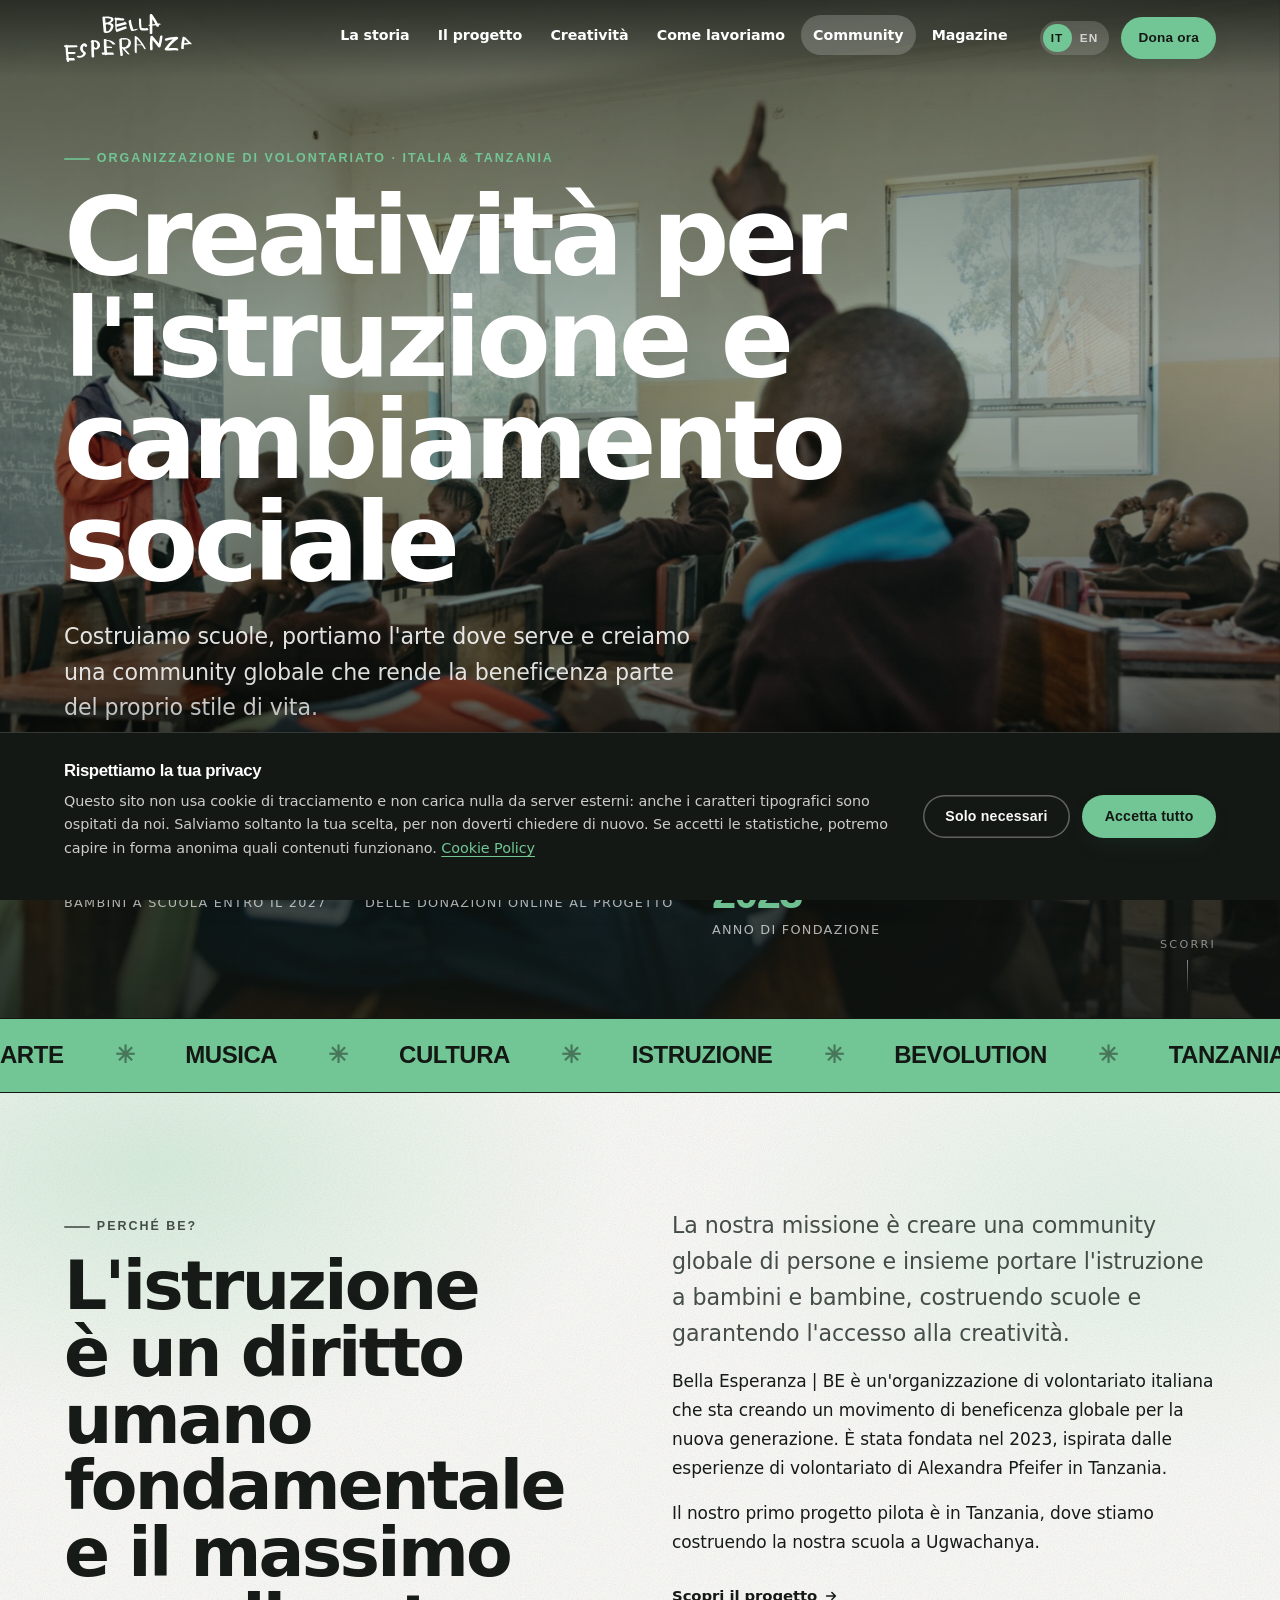
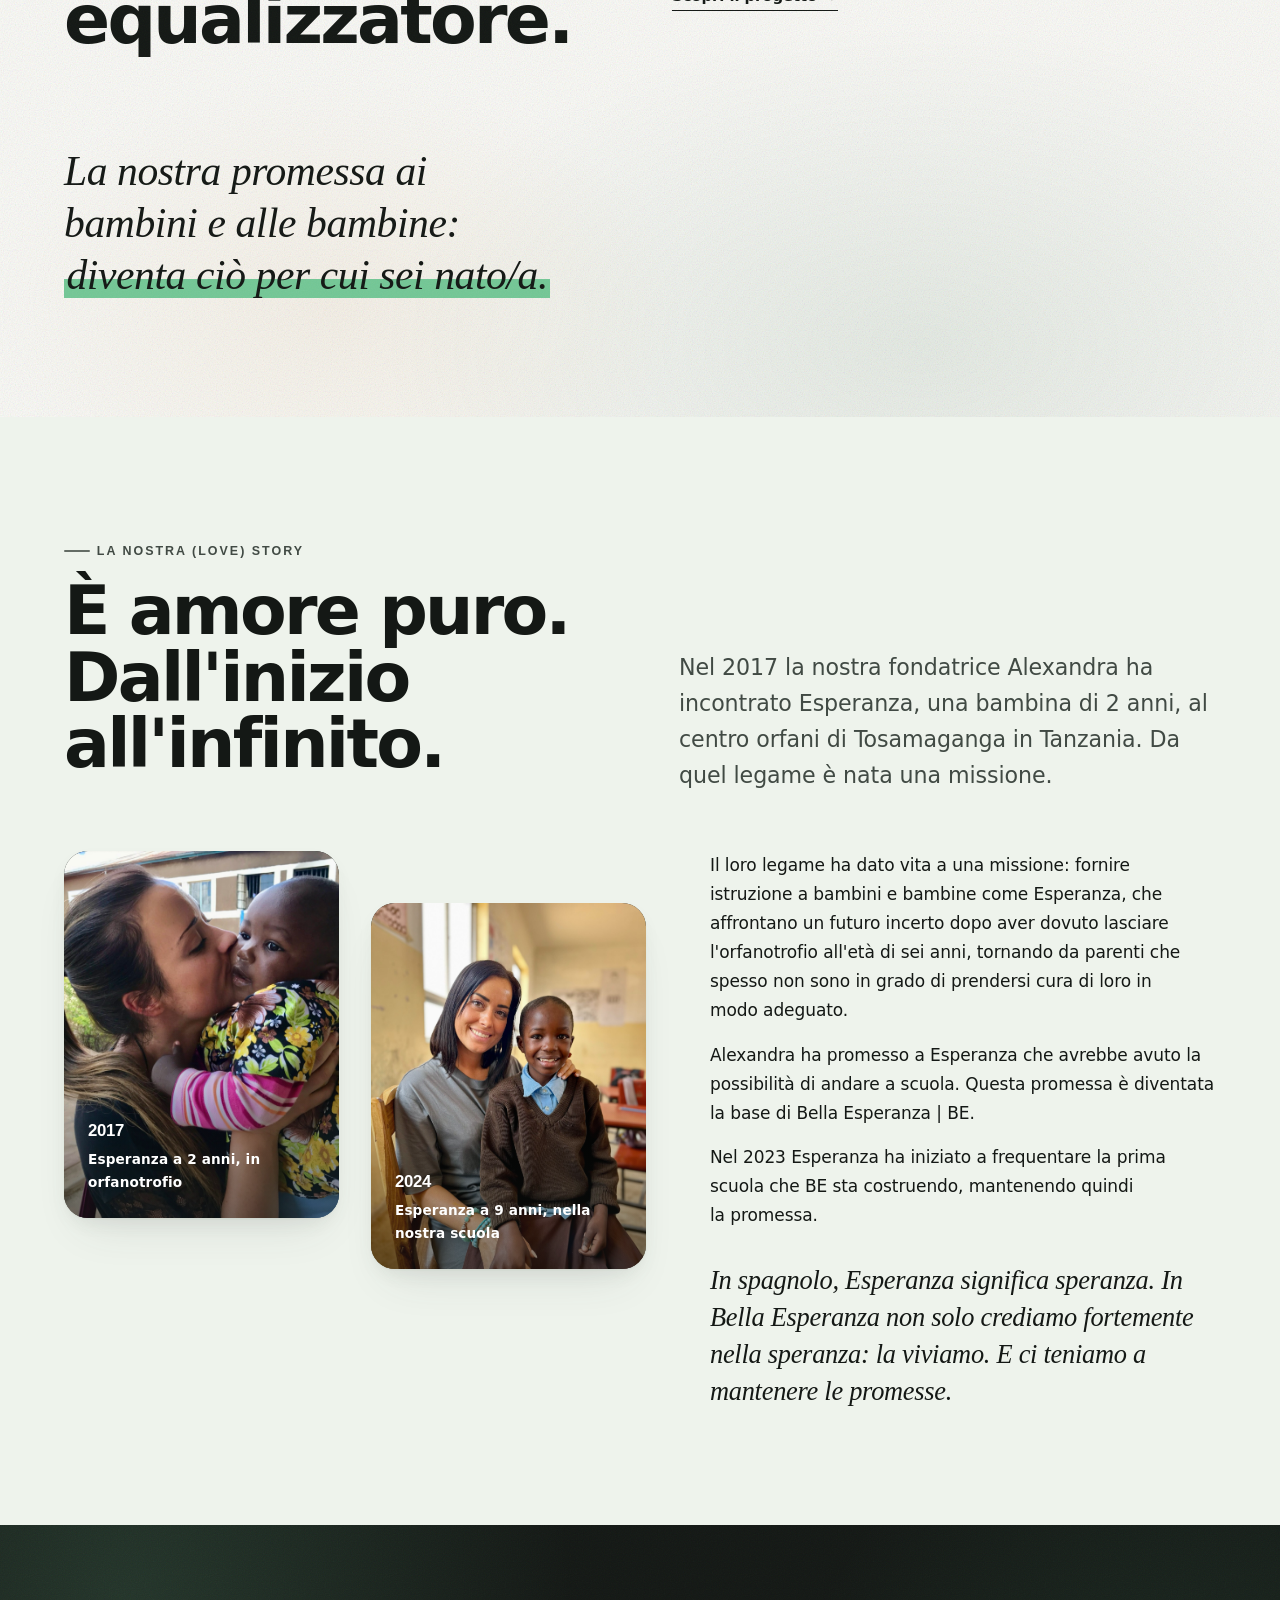
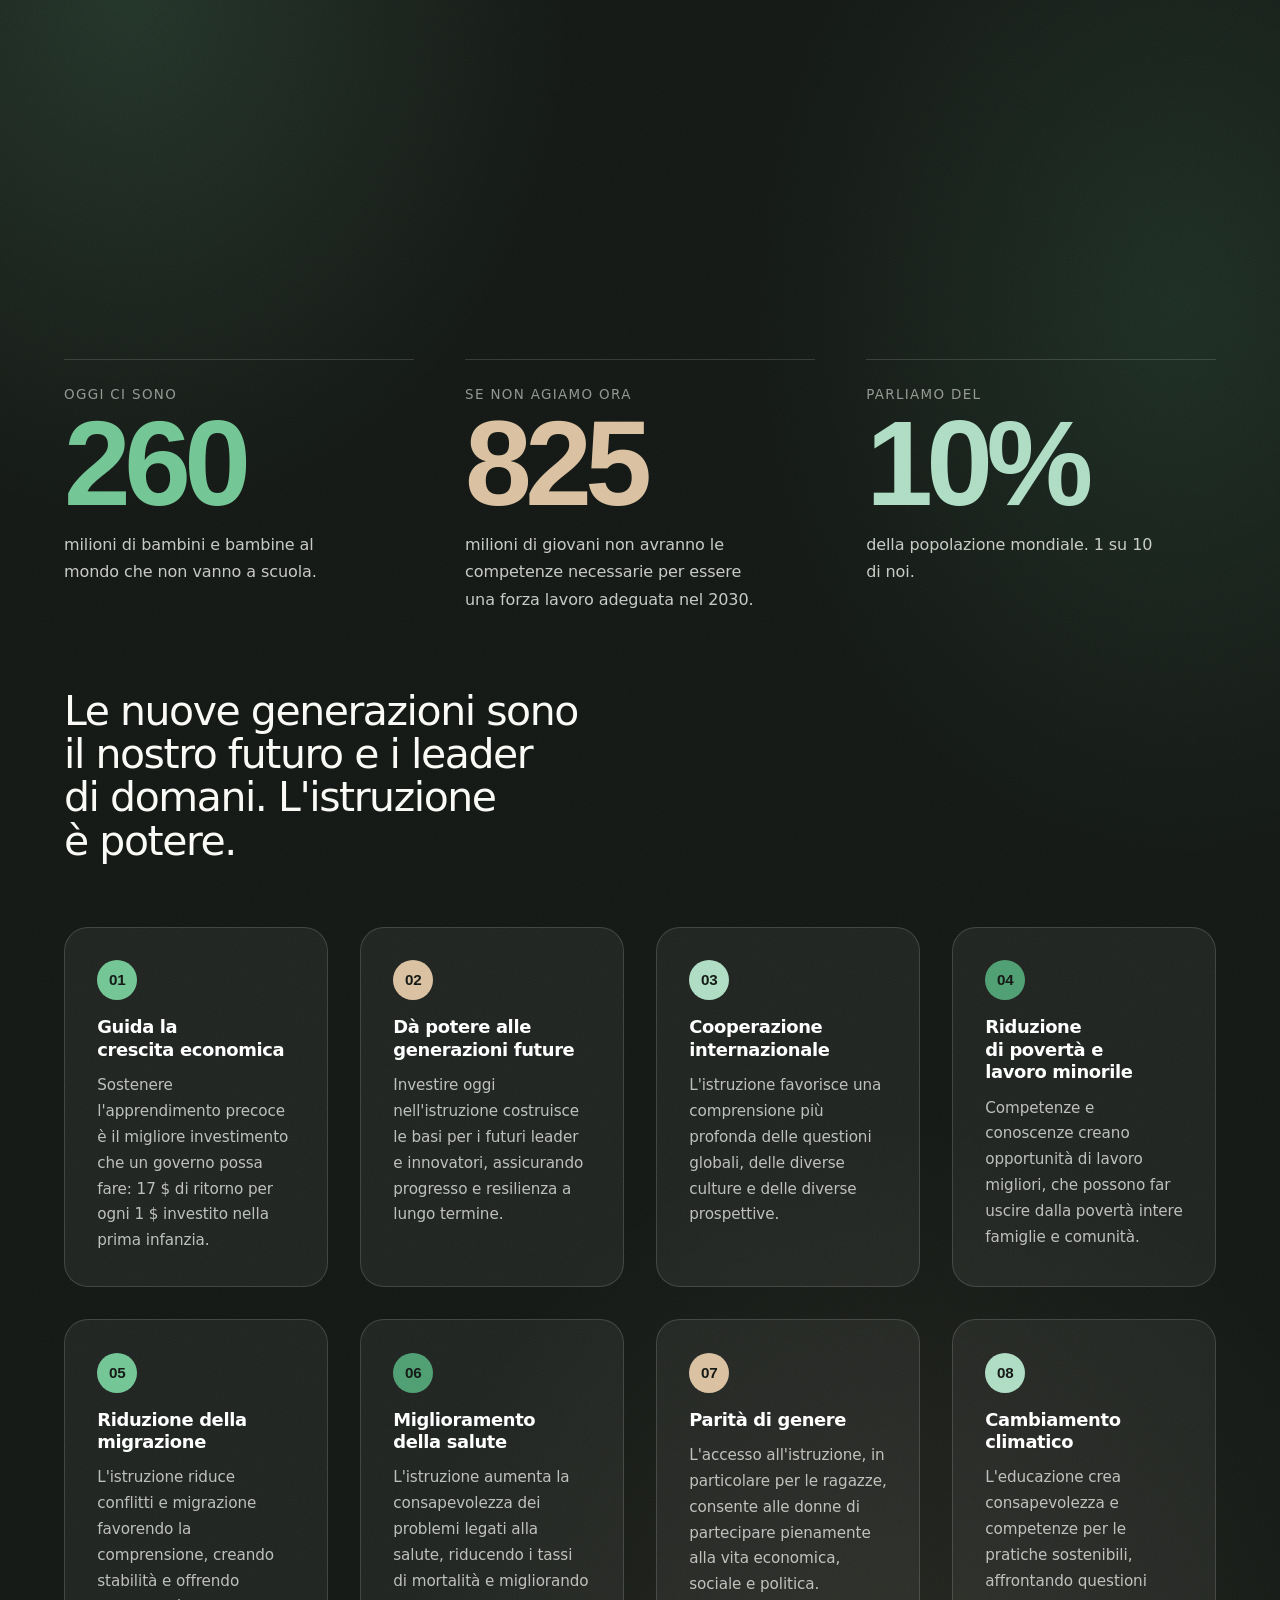
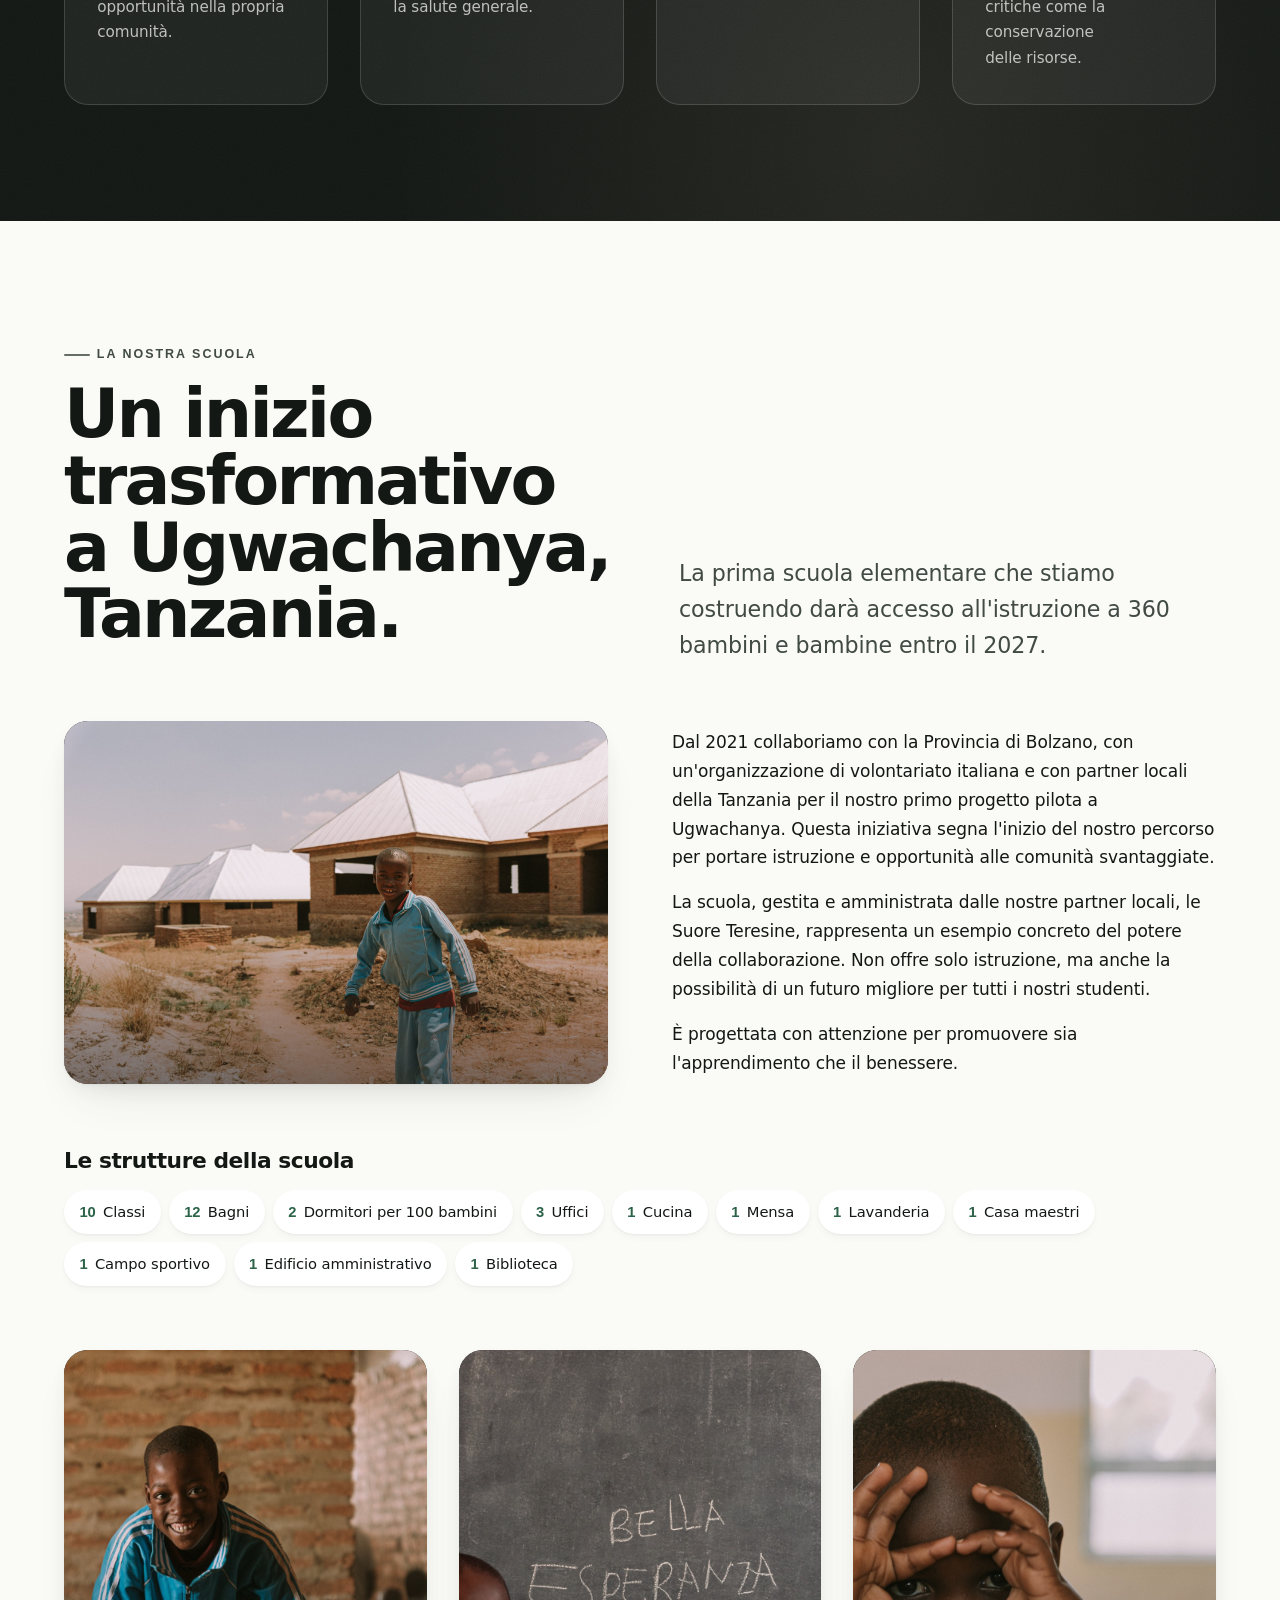
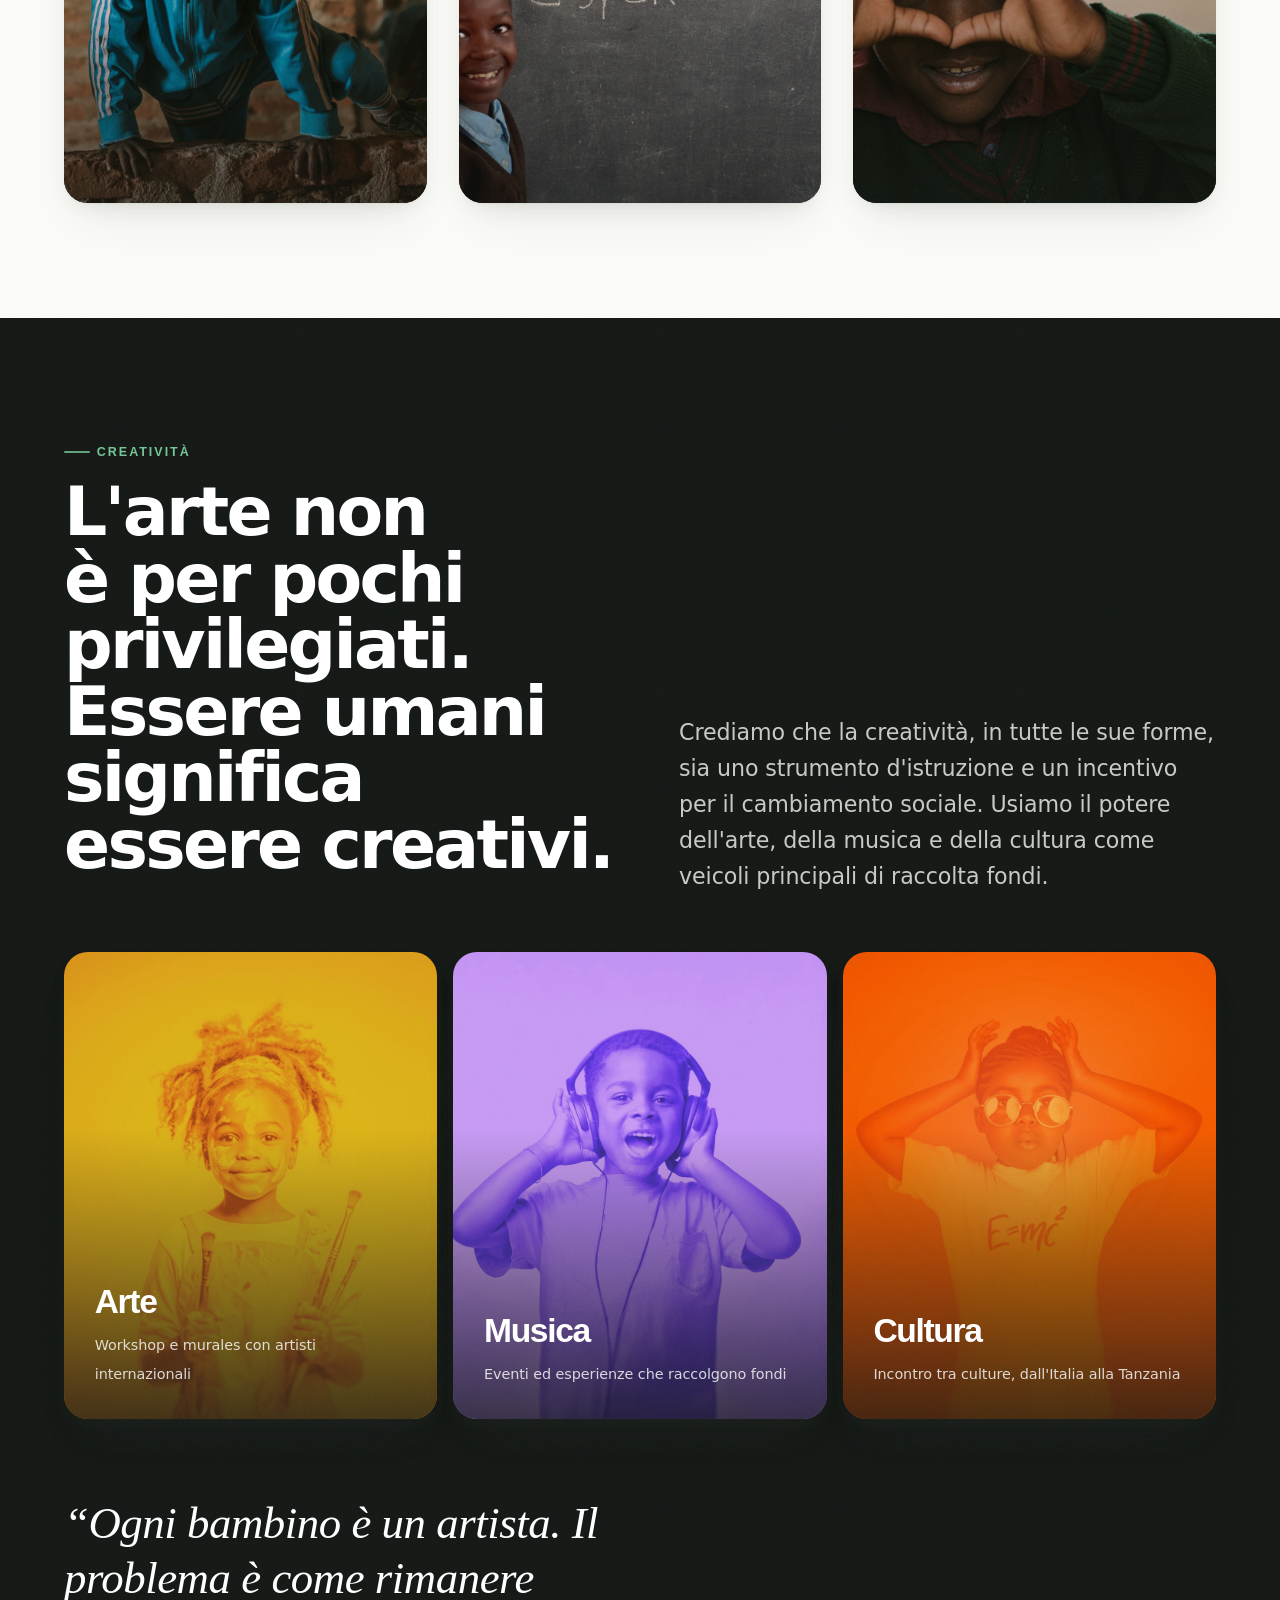
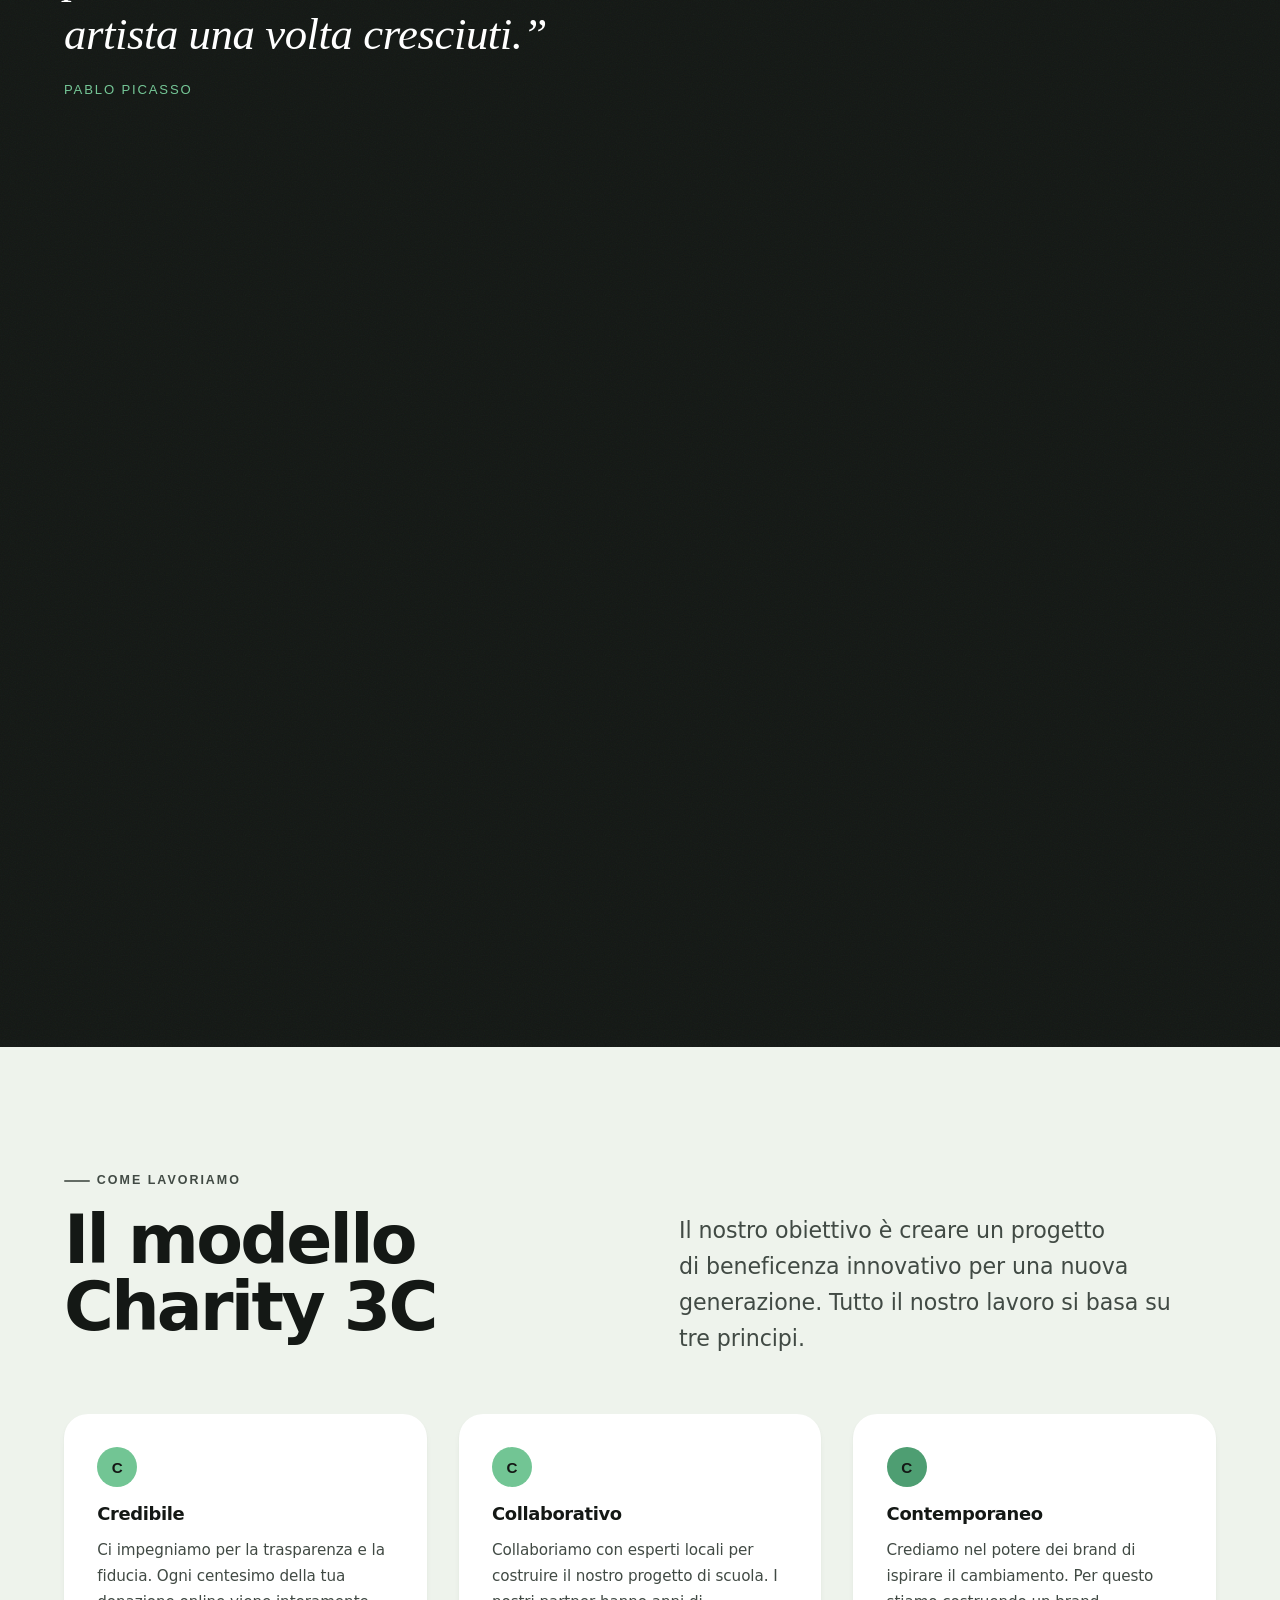
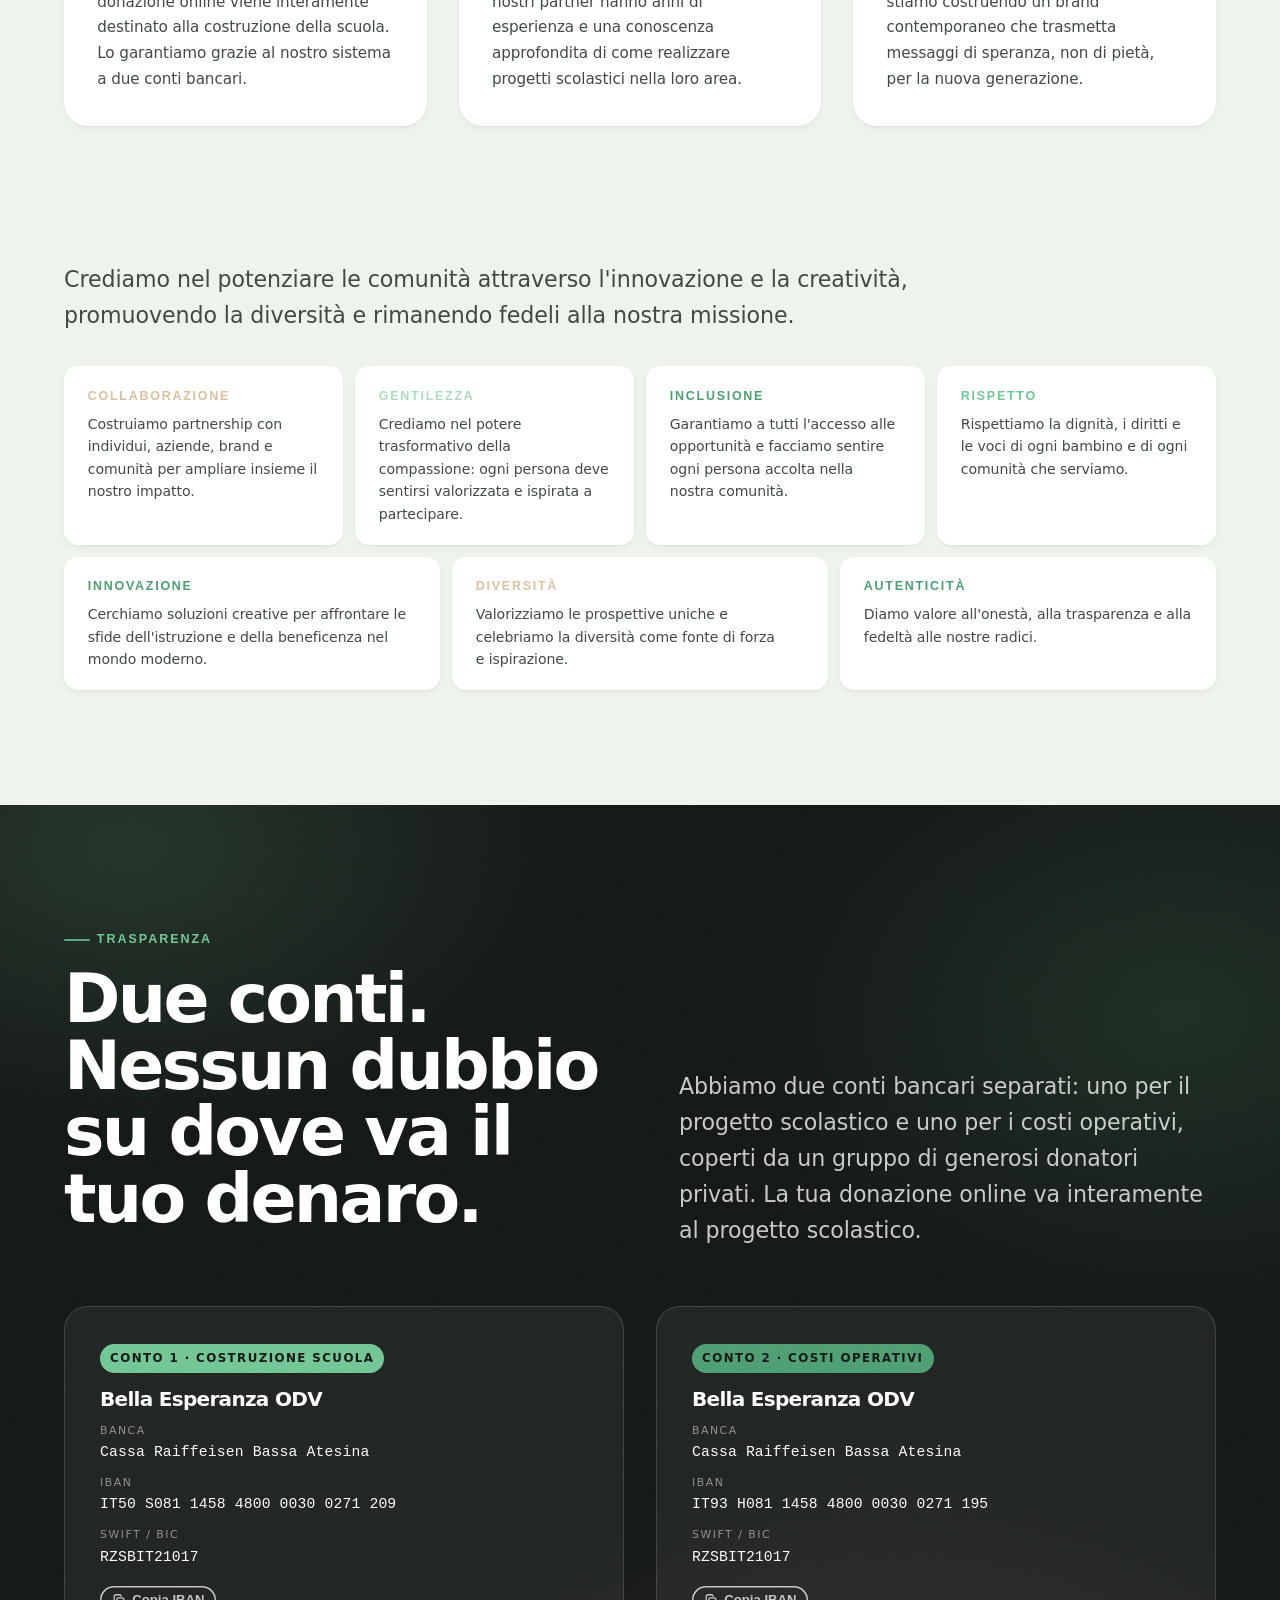
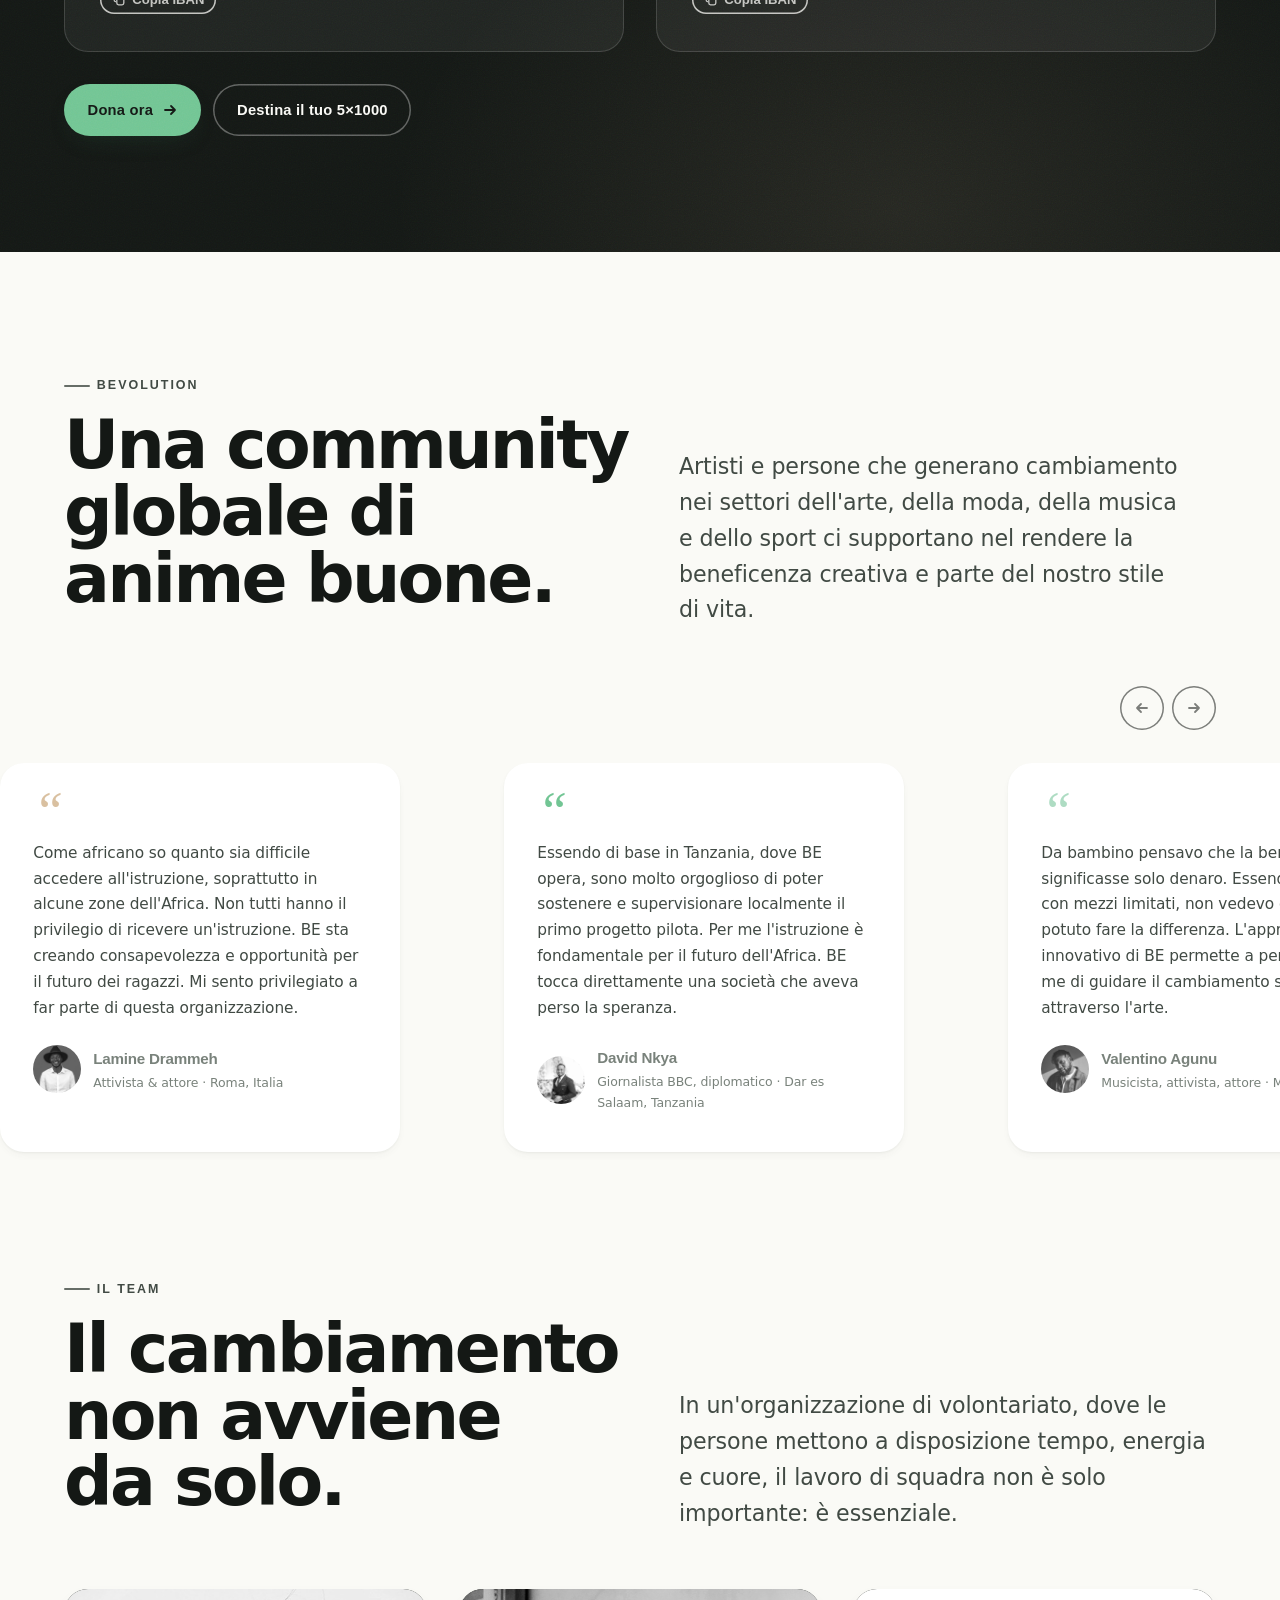
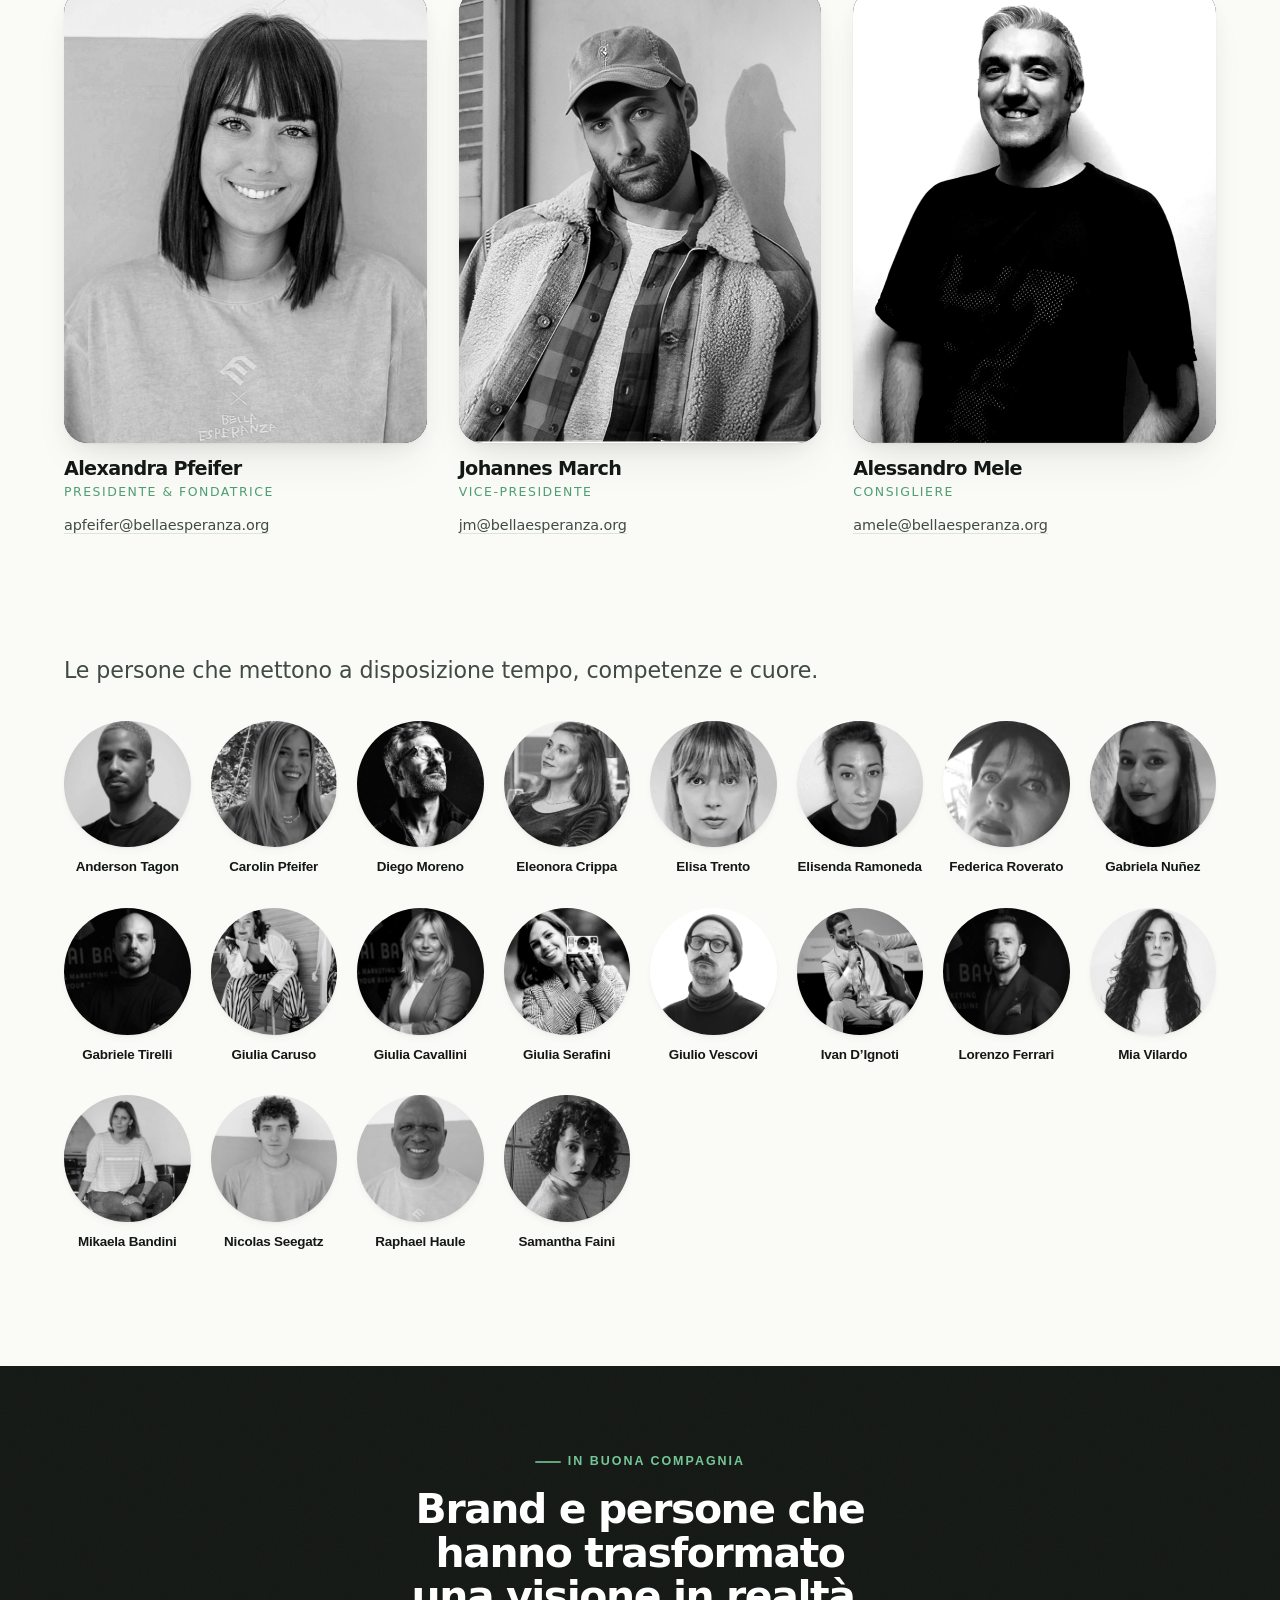
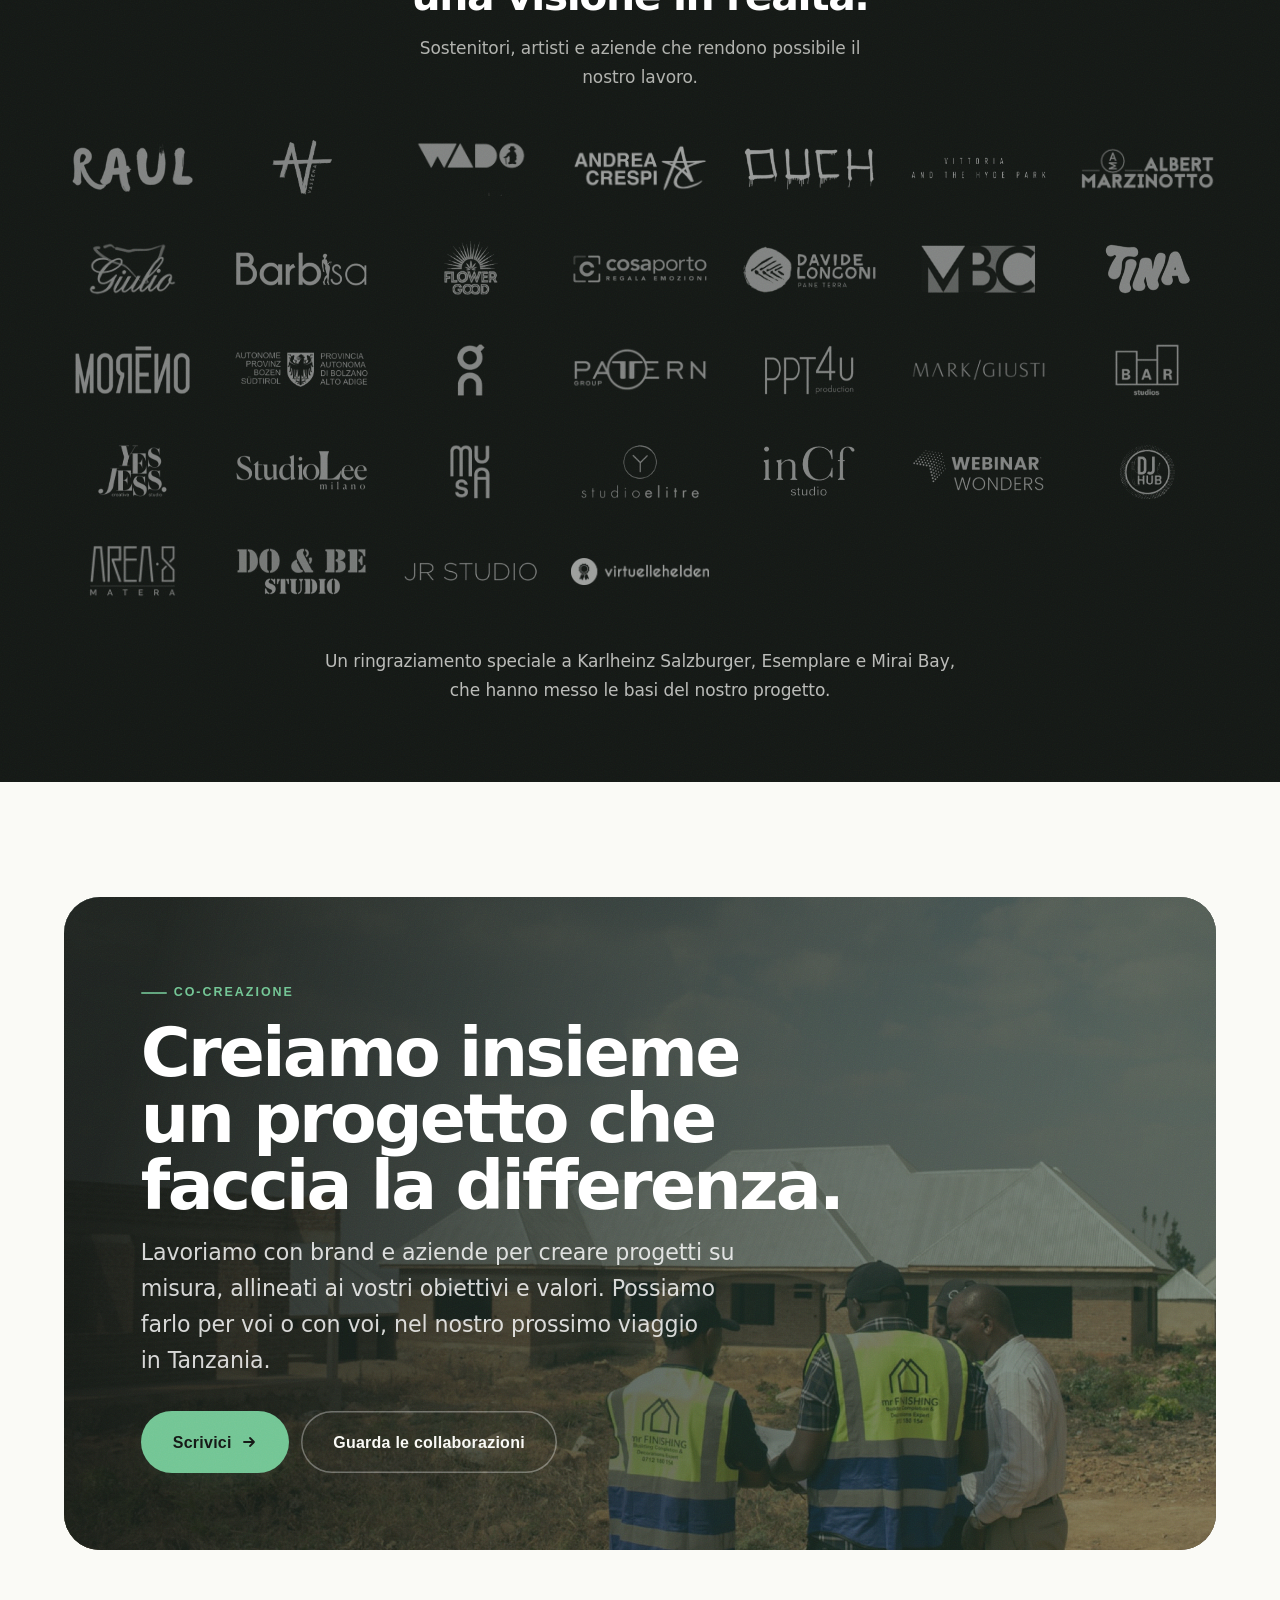
==== commit 8298d022: "Virtuelle Helden in die Logowand, Farbumschalter in den Kopf - Logo von virtuellehelden.de geholt (w" ====
--- a/index.html
+++ b/index.html
@@ -724,6 +724,7 @@
         <li><img src="assets/img/logos/logo-area-8-matera.png" alt="Area 8 Matera" loading="lazy" width="190" height="116"></li>
         <li><img src="assets/img/logos/logo-do-be-studio.png" alt="Do &amp; Be Studio" loading="lazy" width="239" height="92"></li>
         <li><img src="assets/img/logos/logo-jr-studio.png" alt="JR Studio" loading="lazy" width="365" height="61"></li>
+        <li><img src="assets/img/logos/logo-virtuelle-helden.png" alt="Virtuelle Helden" loading="lazy" width="585" height="112"></li>
       </ul>
 
     <p style="text-align:center;max-width:60ch;margin:clamp(2rem,4vw,3rem) auto 0;color:rgba(250,250,246,.72)" data-reveal data-i18n="partners.thanks">Un ringraziamento speciale a Karlheinz Salzburger, Esemplare e Mirai Bay, che hanno messo le basi del nostro progetto.</p>
--- a/assets/css/style.css
+++ b/assets/css/style.css
@@ -1442,42 +1442,32 @@
 
 /* --------------------------------------------------------------------------
    27. Farbwelt-Umschalter (nur Vorschau)
-   Erscheint ausschliesslich, wenn die URL ?preview oder ?theme enthaelt.
-   Auf der spaeteren Live-Seite ist er dadurch unsichtbar.
+   Sitzt im Kopf neben der Sprachwahl und erscheint ausschliesslich, wenn die
+   URL ?preview oder ?theme enthaelt. Auf der spaeteren Live-Seite ist er
+   dadurch unsichtbar, ohne dass etwas entfernt werden muss.
    -------------------------------------------------------------------------- */
 .theme-switch {
-  position: fixed;
-  left: var(--gutter);
-  bottom: calc(var(--s-5) + var(--consent-h, 0px));
-  z-index: 95;
-  display: flex; align-items: center; gap: var(--s-2);
-  padding: 6px 6px 6px 14px;
+  display: inline-flex; align-items: center; gap: 4px;
+  padding: 4px;
   border-radius: var(--r-pill);
-  background: rgba(20, 24, 21, .88);
-  backdrop-filter: blur(10px);
-  -webkit-backdrop-filter: blur(10px);
-  box-shadow: var(--sh-2);
-  transition: bottom var(--t-mid) var(--ease-out);
-}
-.theme-switch__label {
-  font-family: "Inter", sans-serif;
-  font-size: .68rem; font-weight: 700;
-  letter-spacing: .14em; text-transform: uppercase;
-  color: rgba(255, 255, 255, .55);
-  margin-right: var(--s-1);
-}
+  background: rgba(255, 255, 255, .16);
+  backdrop-filter: blur(6px);
+  -webkit-backdrop-filter: blur(6px);
+}
+.is-stuck .theme-switch { background: rgba(20, 24, 21, .07); }
 .theme-switch a {
-  width: 30px; height: 30px;
+  width: 20px; height: 20px;
   border-radius: var(--r-pill);
   display: block;
-  box-shadow: inset 0 0 0 2px rgba(255, 255, 255, .25);
+  box-shadow: inset 0 0 0 1.5px rgba(255, 255, 255, .35);
   transition: transform var(--t-fast) var(--ease-spring), box-shadow var(--t-fast) var(--ease-out);
 }
-.theme-switch a:hover { transform: scale(1.12); }
-.theme-switch a[aria-current="true"] { box-shadow: inset 0 0 0 2px #fff, 0 0 0 3px rgba(255, 255, 255, .22); }
+.is-stuck .theme-switch a { box-shadow: inset 0 0 0 1.5px rgba(20, 24, 21, .18); }
+.theme-switch a:hover { transform: scale(1.15); }
+.theme-switch a[aria-current="true"] { box-shadow: 0 0 0 2px var(--white), 0 0 0 3.5px rgba(20, 24, 21, .35); }
+.is-stuck .theme-switch a[aria-current="true"] { box-shadow: 0 0 0 2px var(--ink); }
 .theme-switch .sw-green  { background: linear-gradient(135deg, #72C594, #2C6247); }
 .theme-switch .sw-yellow { background: linear-gradient(135deg, #FECC4E, #F04C71); }
-@media (max-width: 620px) { .theme-switch { padding-left: 10px; } .theme-switch__label { display: none; } }
 
 /* --------------------------------------------------------------------------
    28. Freiwilligen-Raster
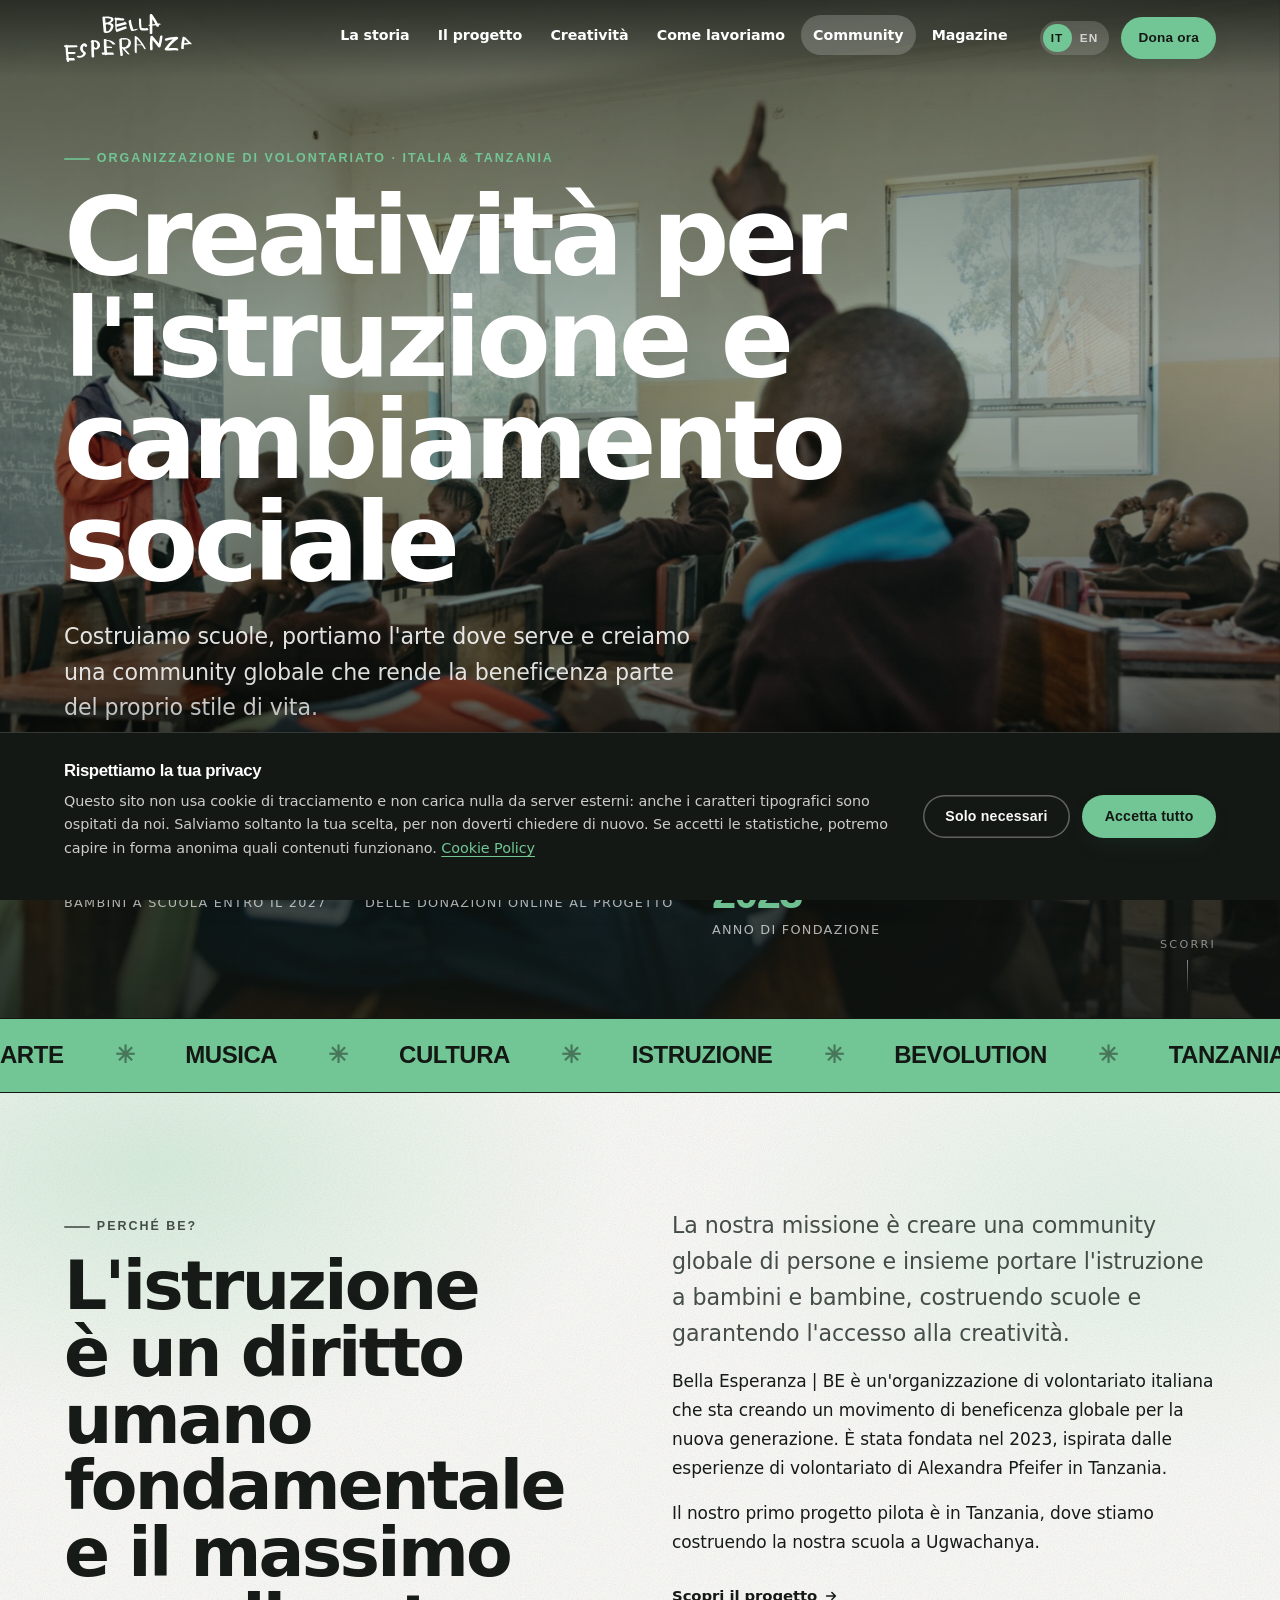
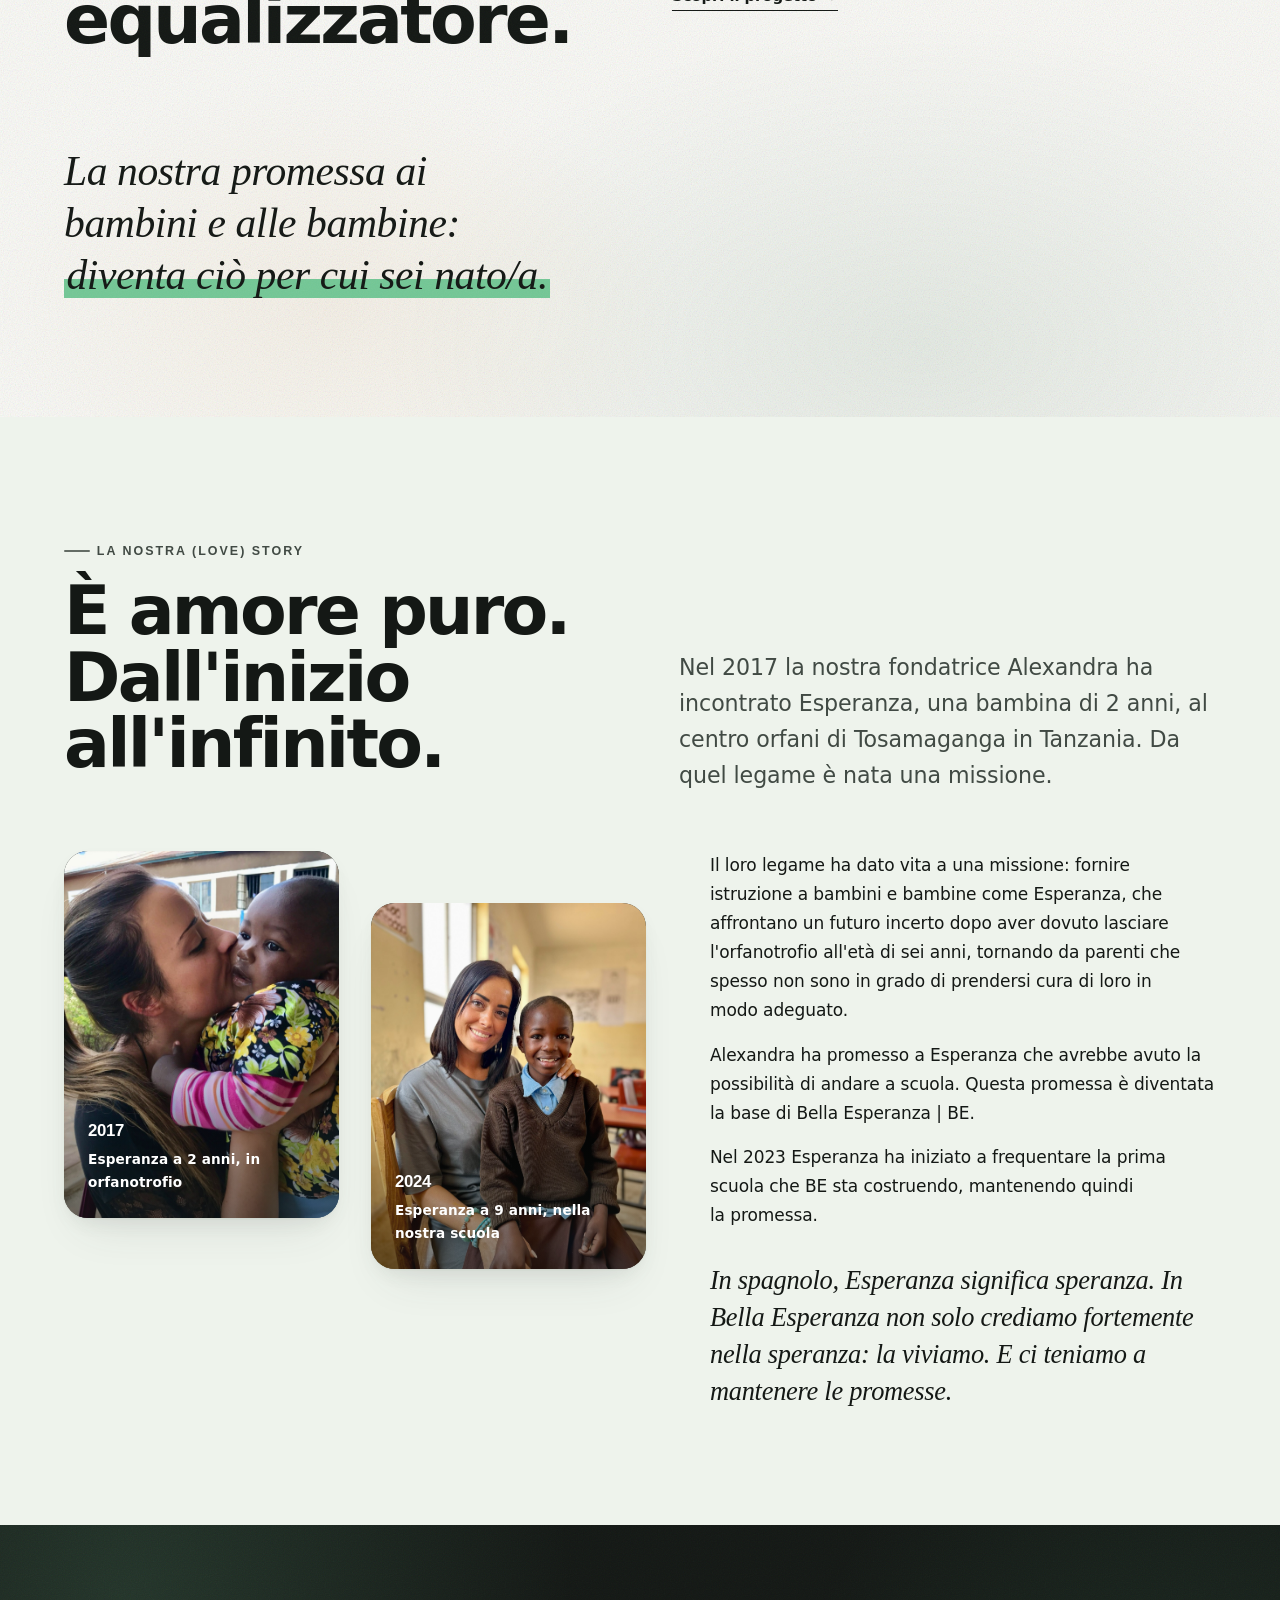
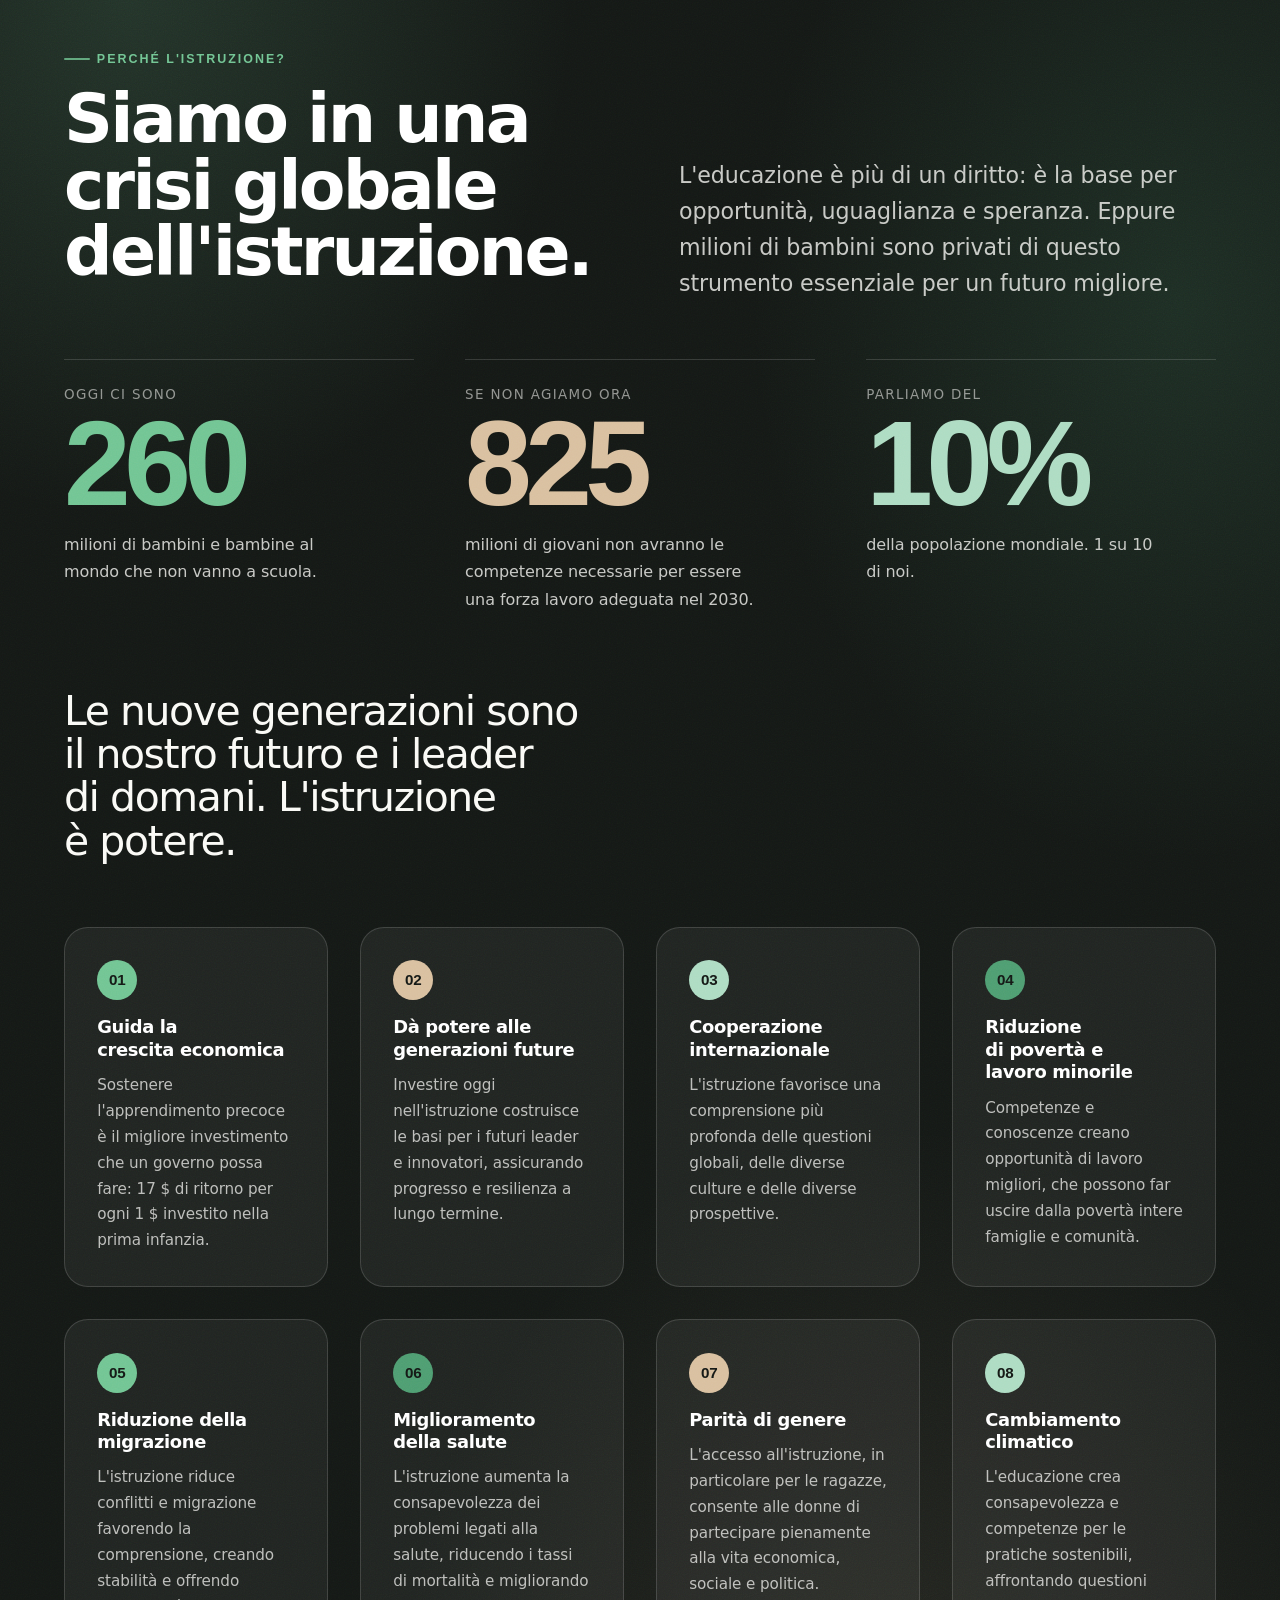
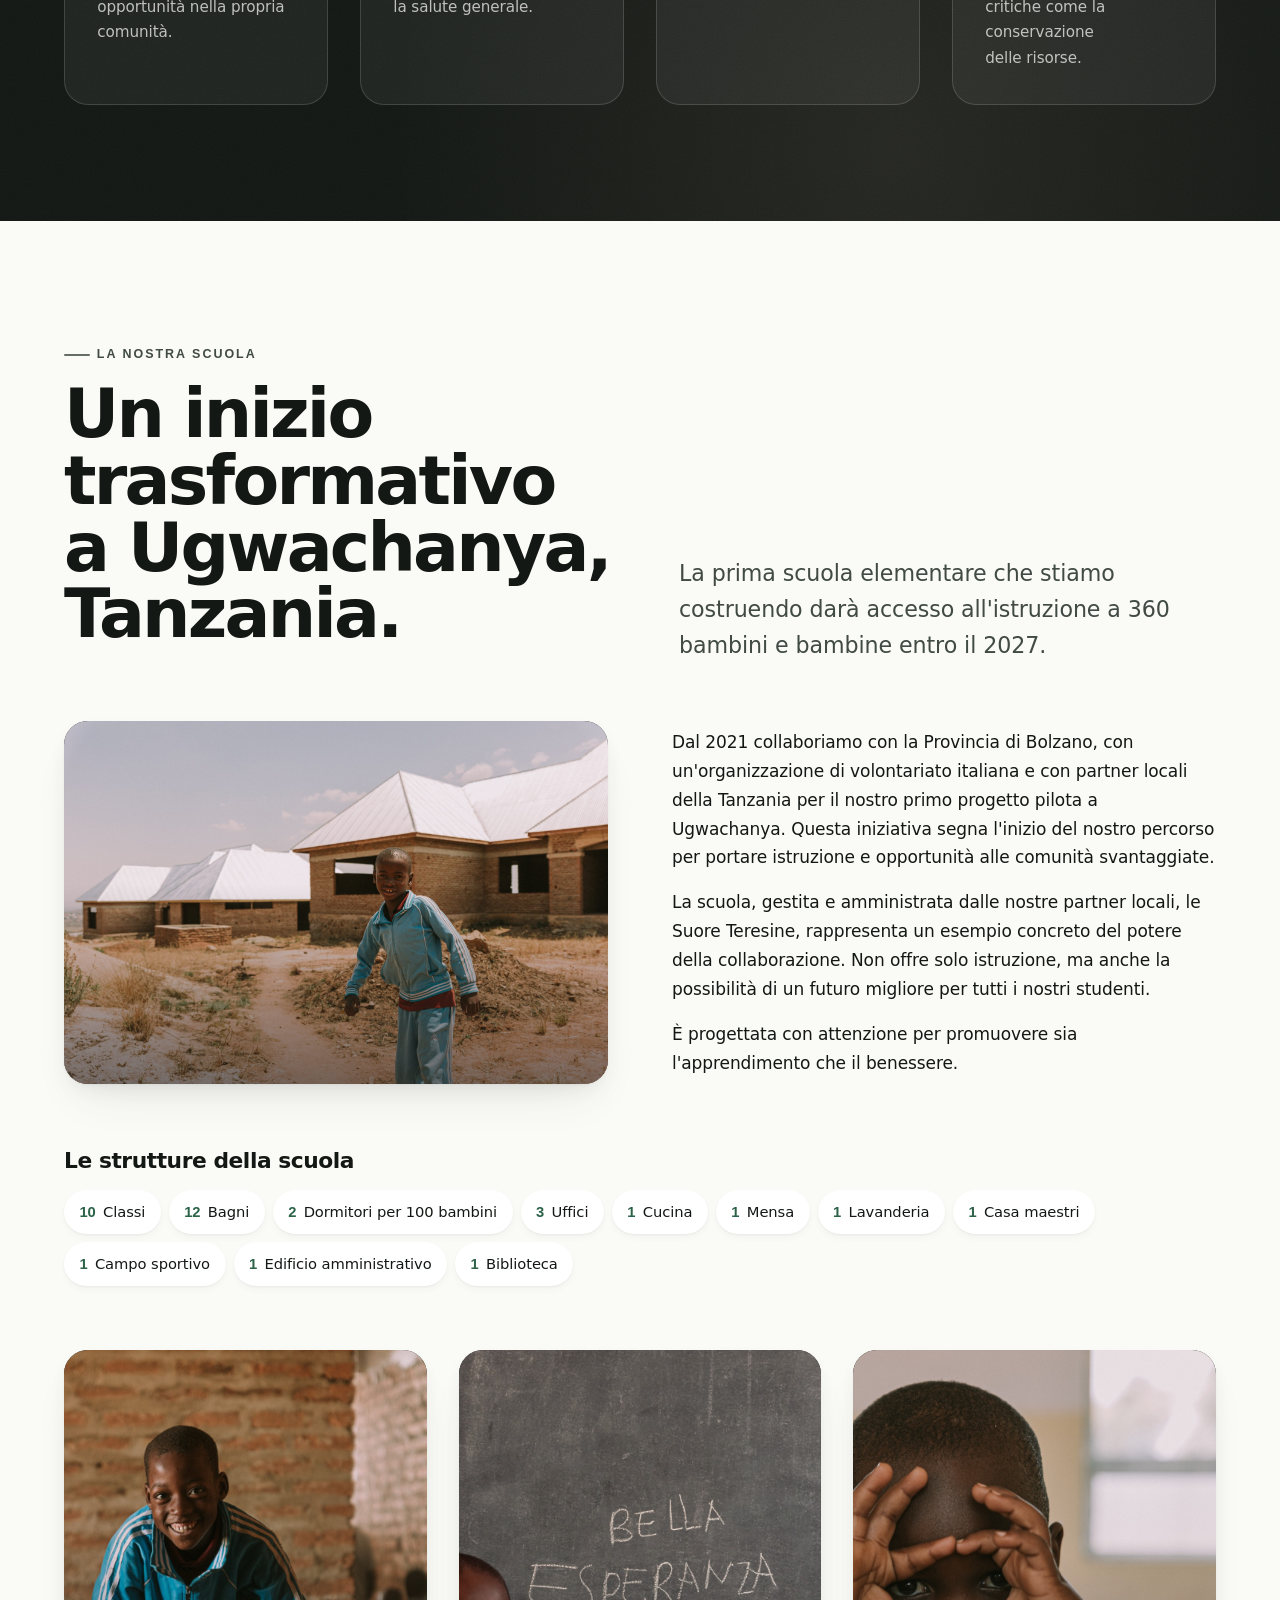
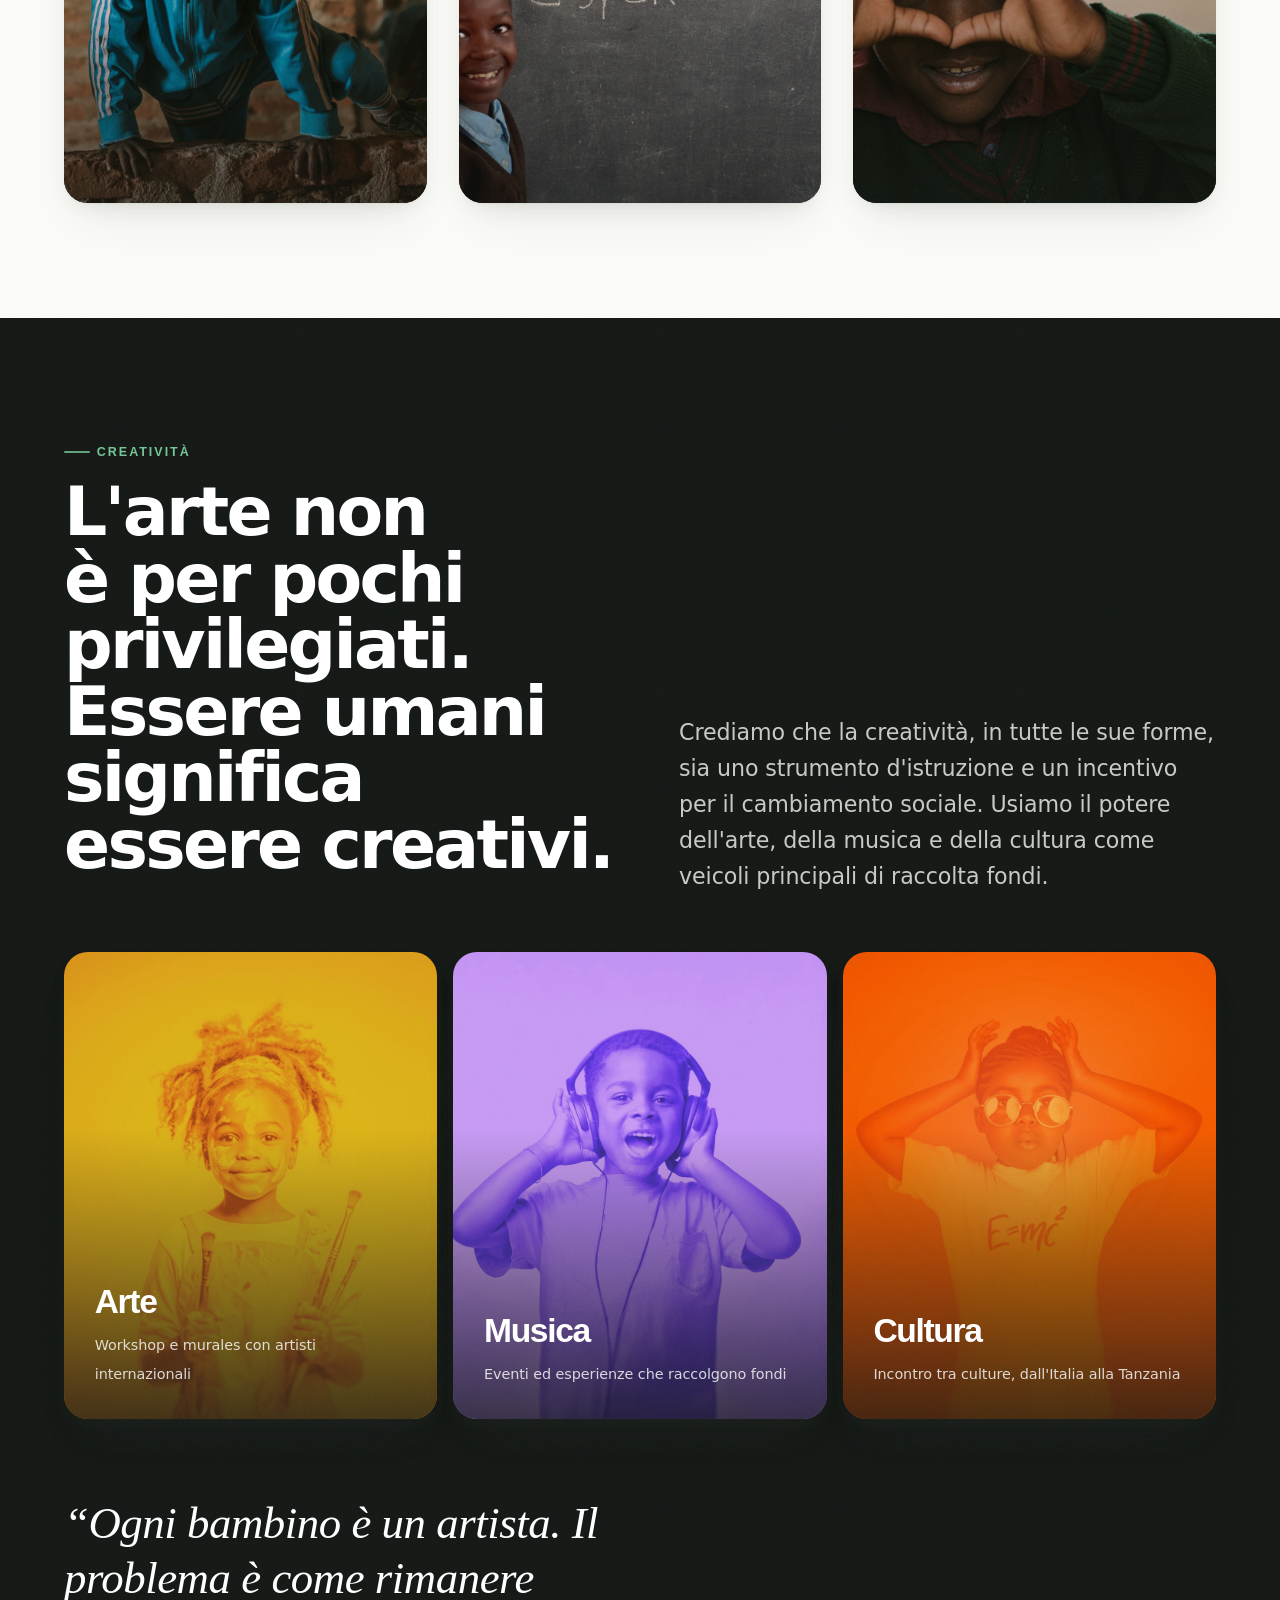
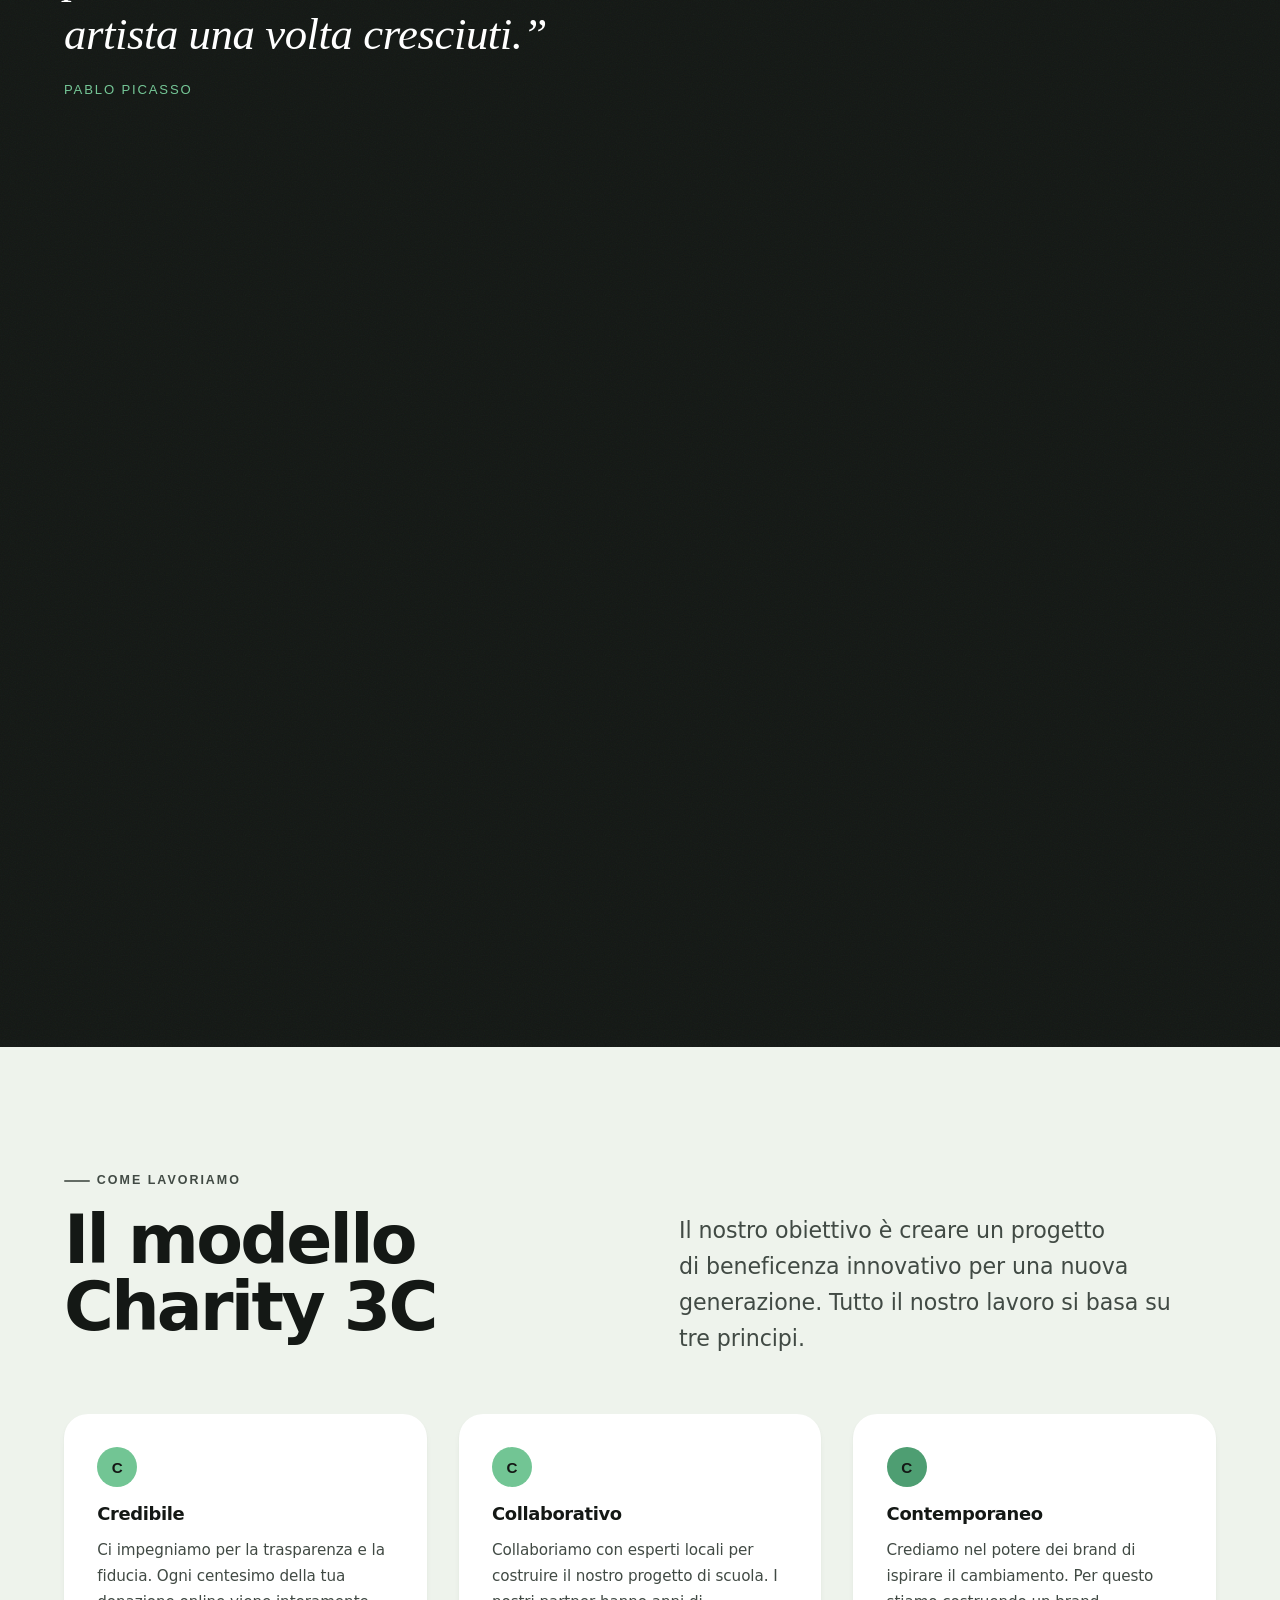
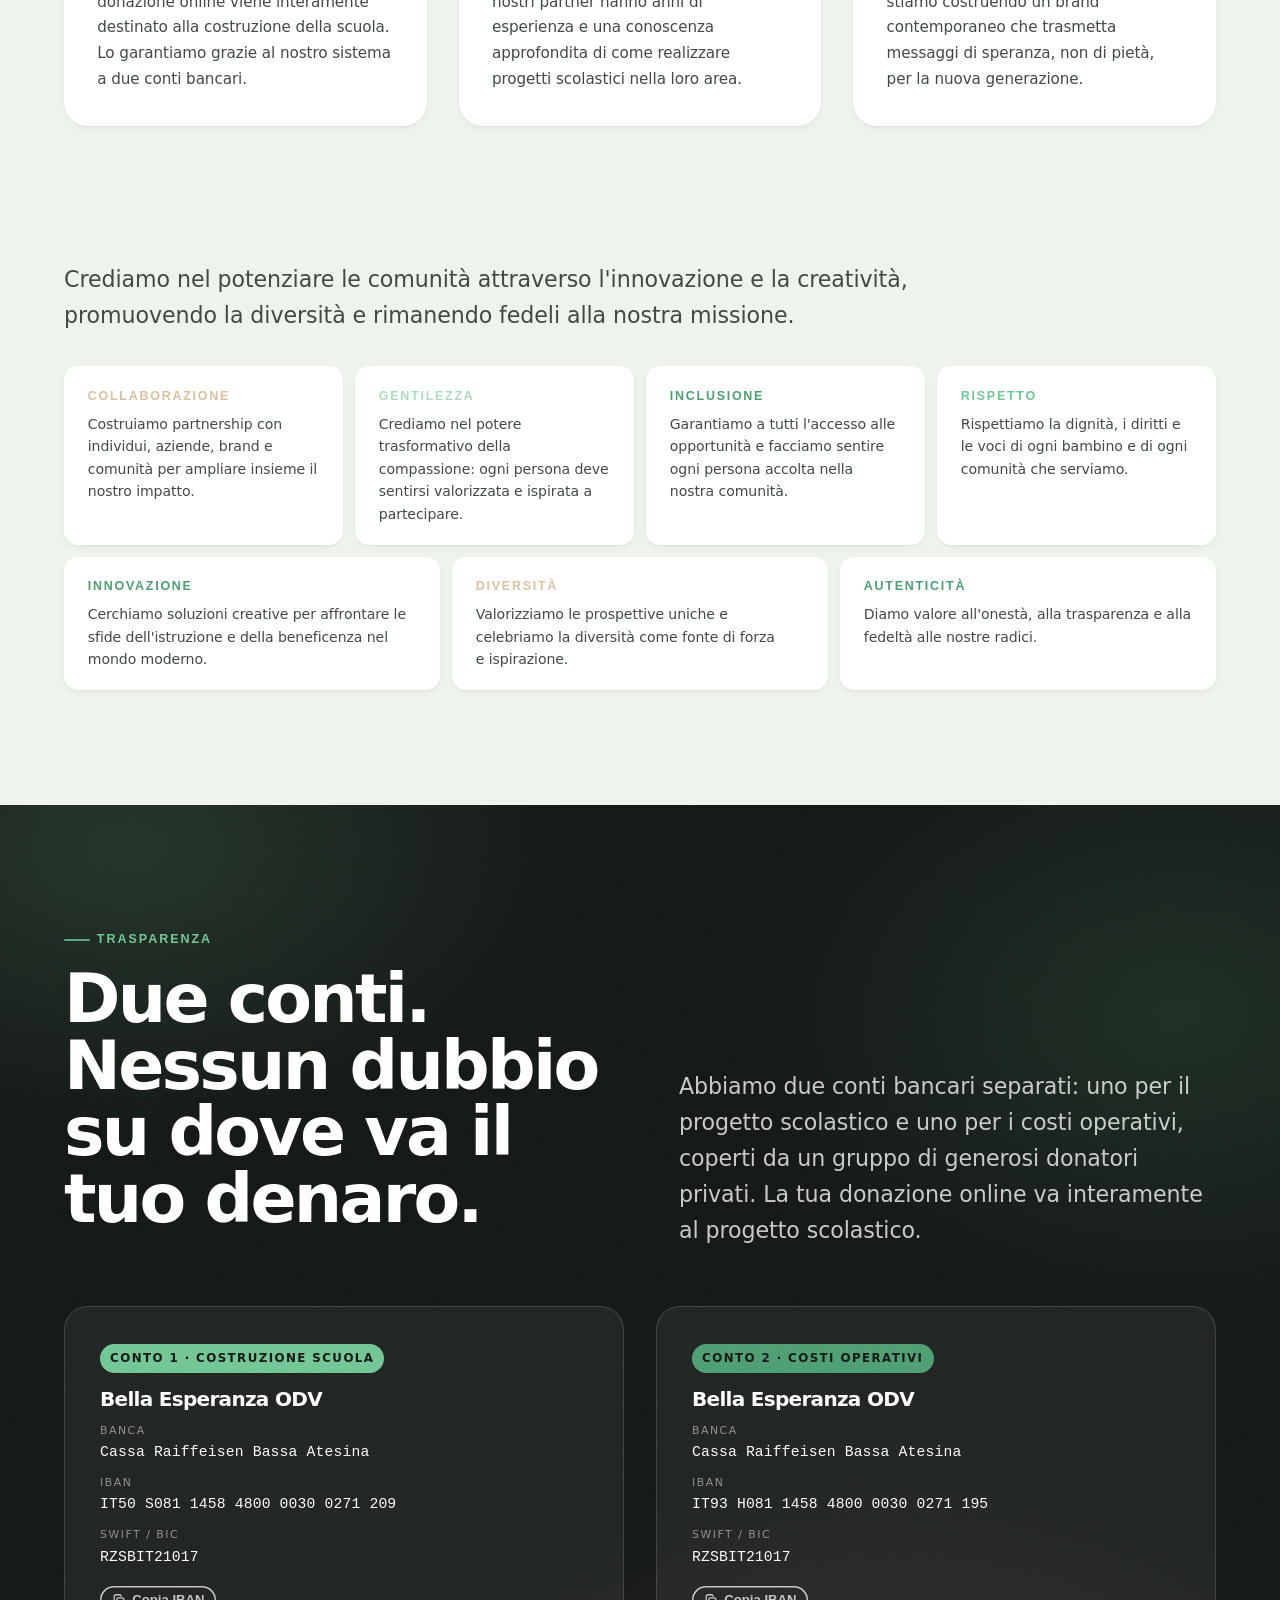
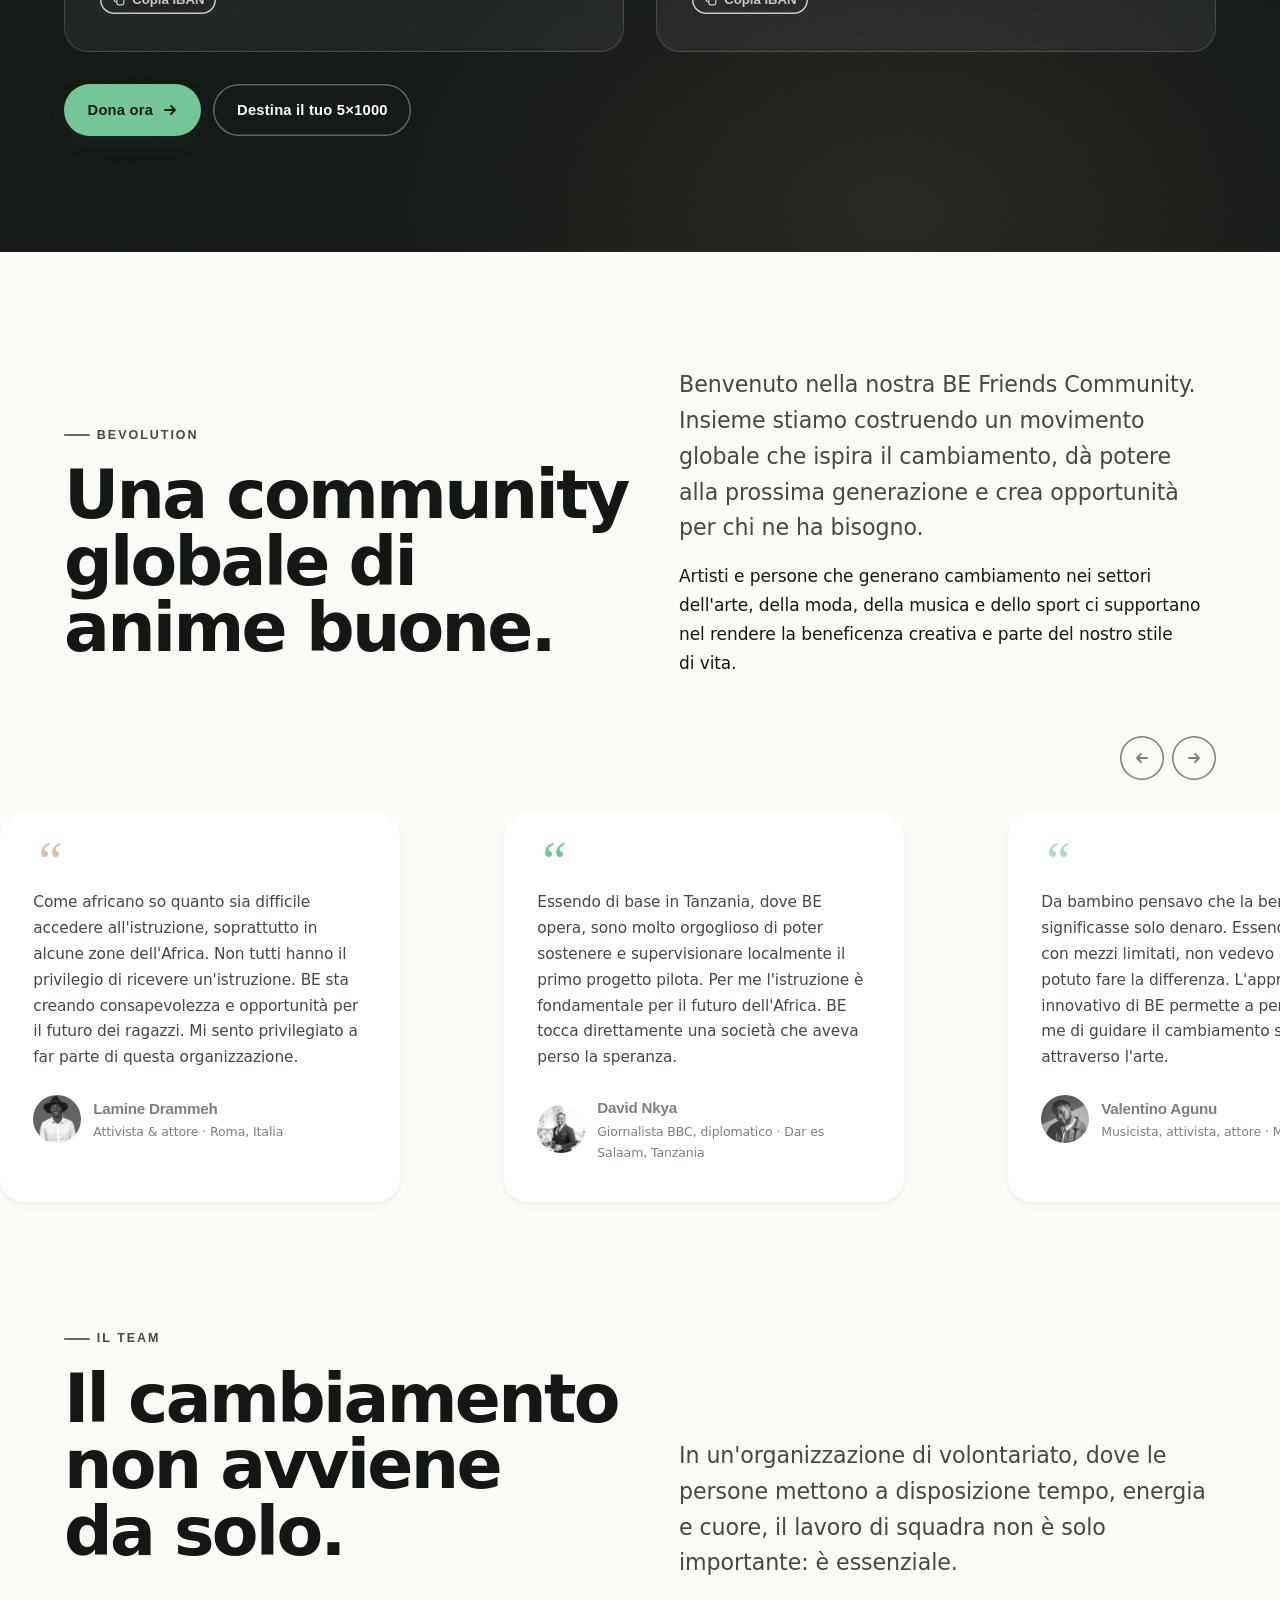
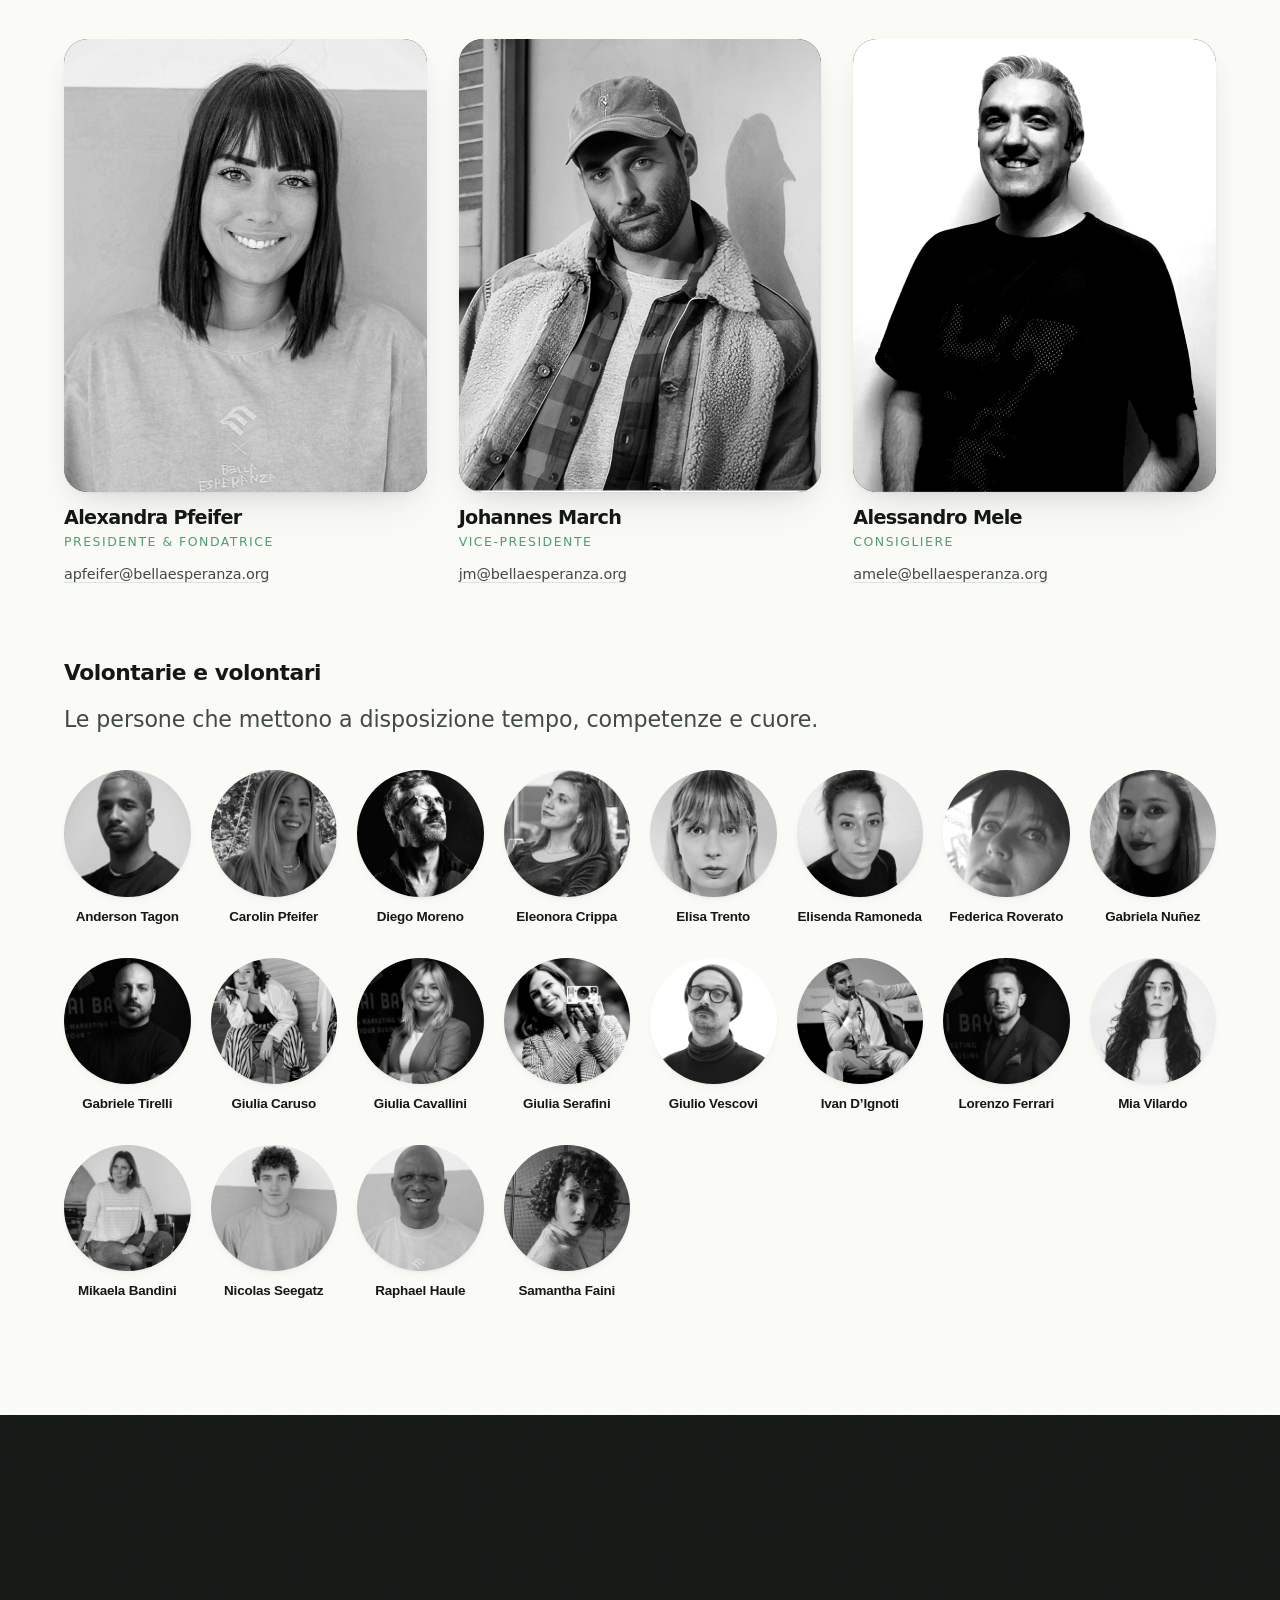
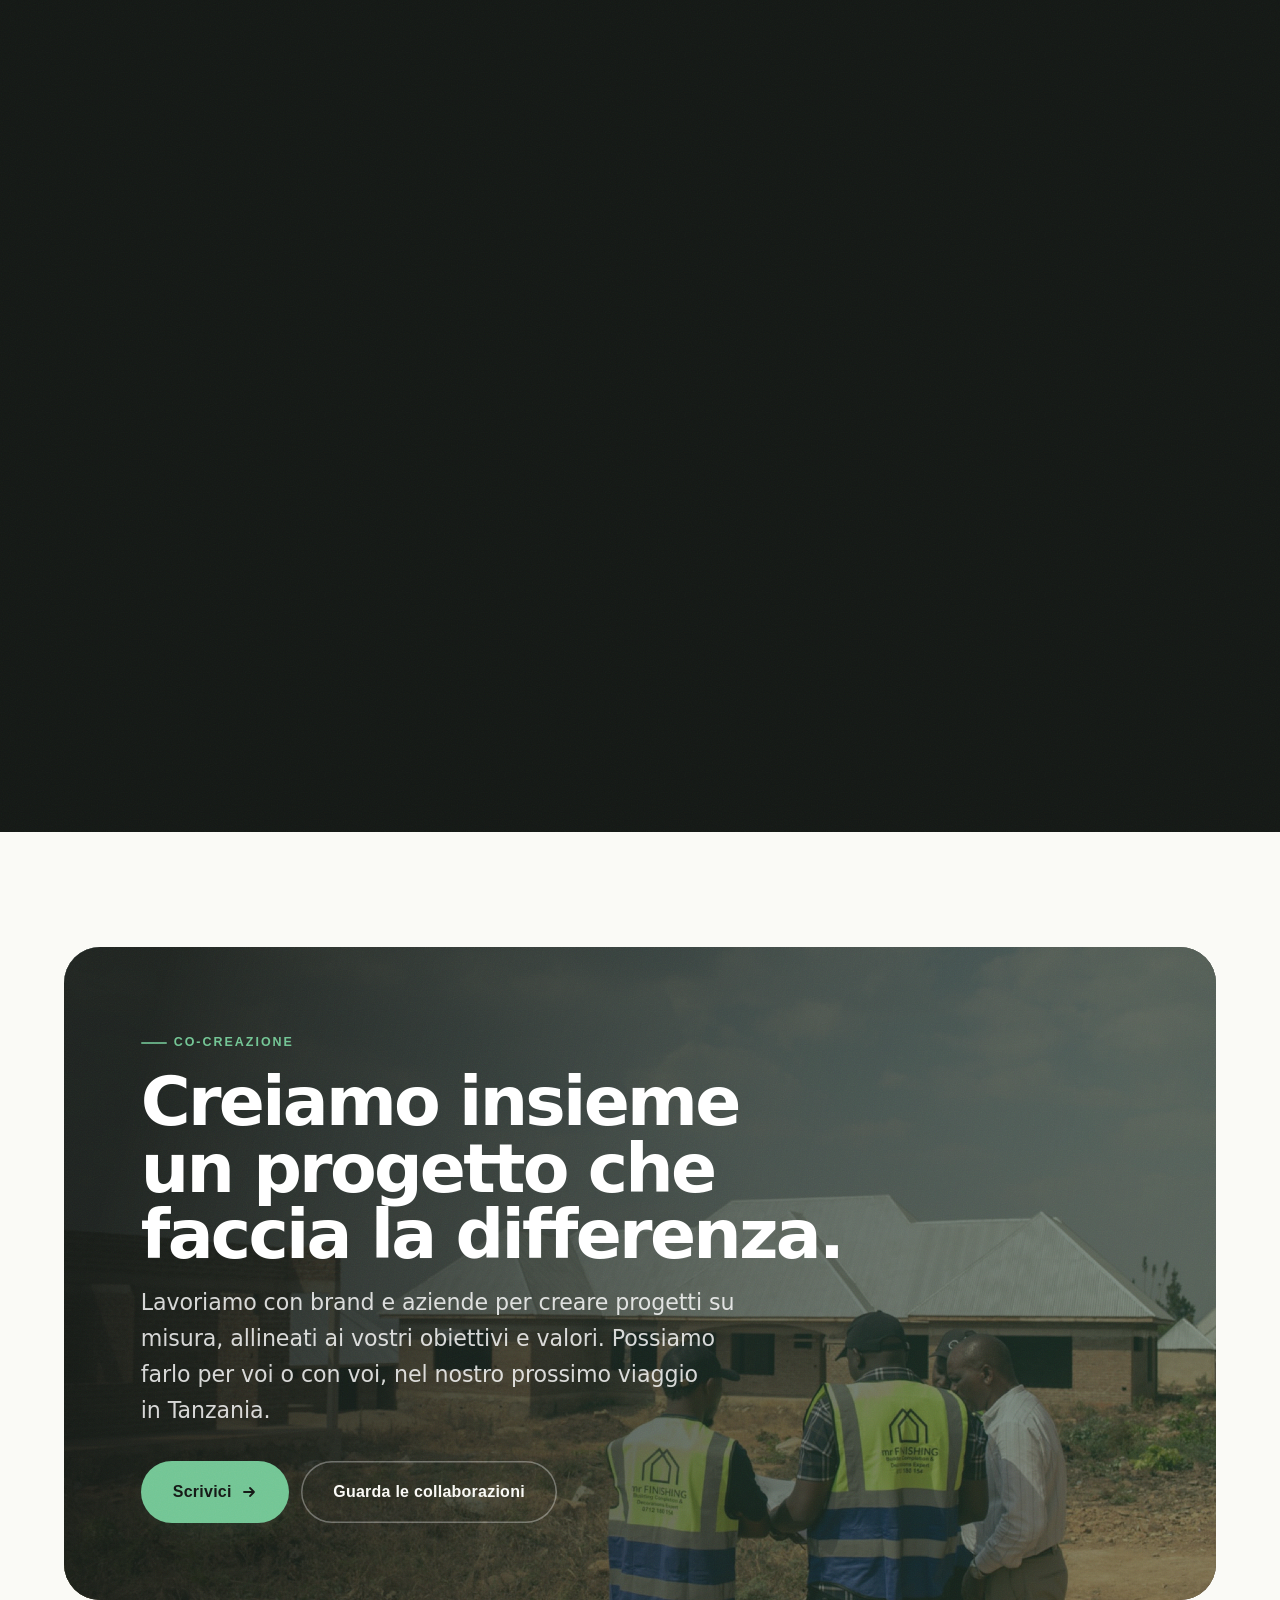
==== commit 6a398c0b: "Support-Seite vollstaendig: Rechtsangaben und BE-Friends-Begruessung Abgleich mit /en/support/ hat z" ====
--- a/index.html
+++ b/index.html
@@ -556,7 +556,10 @@
         <p class="eyebrow" data-i18n="friends.eyebrow">BEvolution</p>
         <h2 class="display-l" data-i18n="friends.title">Una community globale di anime buone.</h2>
       </div>
-      <p class="lede" data-reveal style="--d:100ms" data-i18n="friends.lede">Artisti e persone che generano cambiamento nei settori dell'arte, della moda, della musica e dello sport ci supportano nel rendere la beneficenza creativa e parte del nostro stile di vita.</p>
+      <div data-reveal style="--d:100ms">
+        <p class="lede" data-i18n="friends.lede">Benvenuto nella nostra BE Friends Community. Insieme stiamo costruendo un movimento globale che ispira il cambiamento, dà potere alla prossima generazione e crea opportunità per chi ne ha bisogno.</p>
+        <p data-i18n="friends.lede2">Artisti e persone che generano cambiamento nei settori dell'arte, della moda, della musica e dello sport ci supportano nel rendere la beneficenza creativa e parte del nostro stile di vita.</p>
+      </div>
     </div>
 
     <div style="display:flex;justify-content:flex-end;margin-bottom:var(--s-4)" data-reveal>
@@ -952,7 +955,7 @@
     </div>
 
     <div class="footer-legal">
-      <p style="margin:0">© <span data-year>2026</span> Bella Esperanza ODV · C.F. 94155370219 · <span data-i18n="footer.rights">Tutti i diritti riservati</span></p>
+      <p style="margin:0">© <span data-year>2026</span> Bella Esperanza ODV · C.F. 94155370219 · P.IVA 03238450211 · RUNTS 7337 · <span data-i18n="footer.rights">Tutti i diritti riservati</span></p>
       <nav aria-label="Legale">
         <a href="https://www.bellaesperanza.org/it/privacy-policy-2/" data-i18n="footer.privacy">Privacy Policy</a>
         <a href="https://www.bellaesperanza.org/cookie-policy" data-i18n="footer.cookies">Cookie Policy</a>
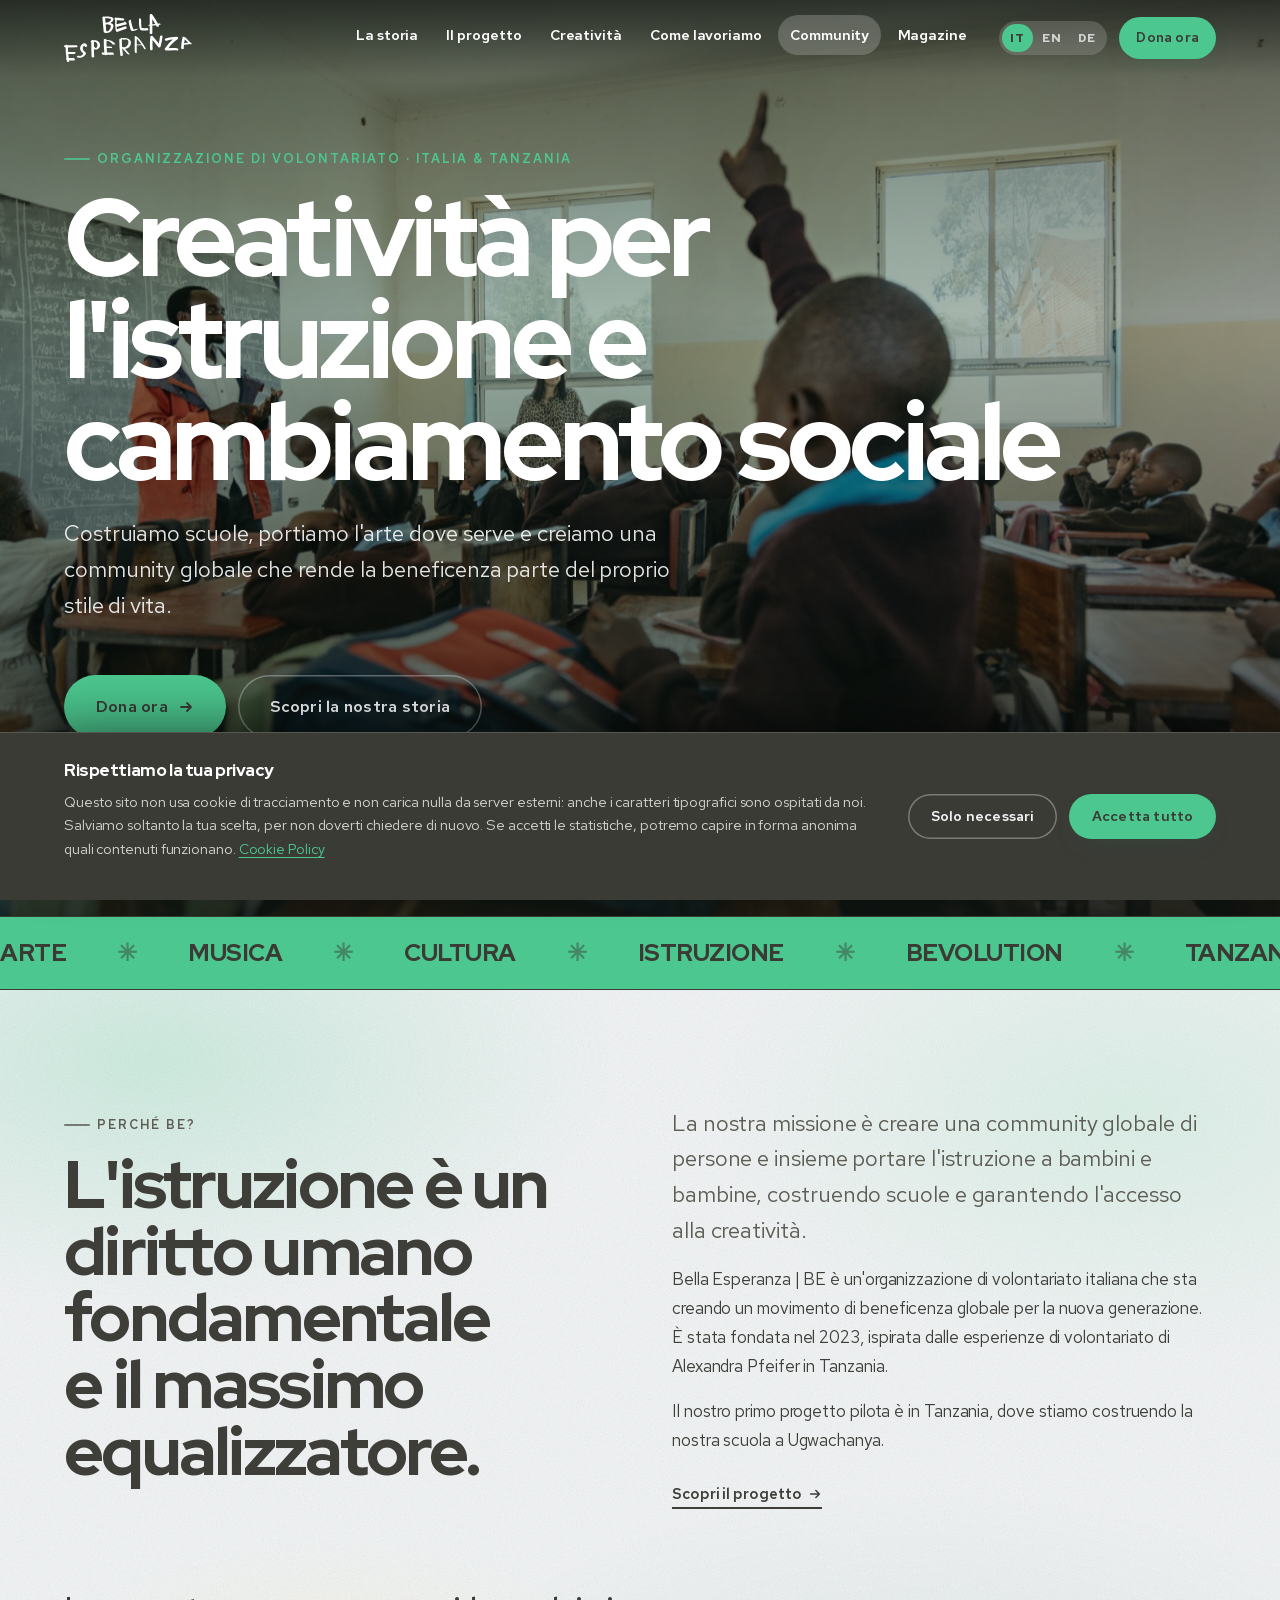
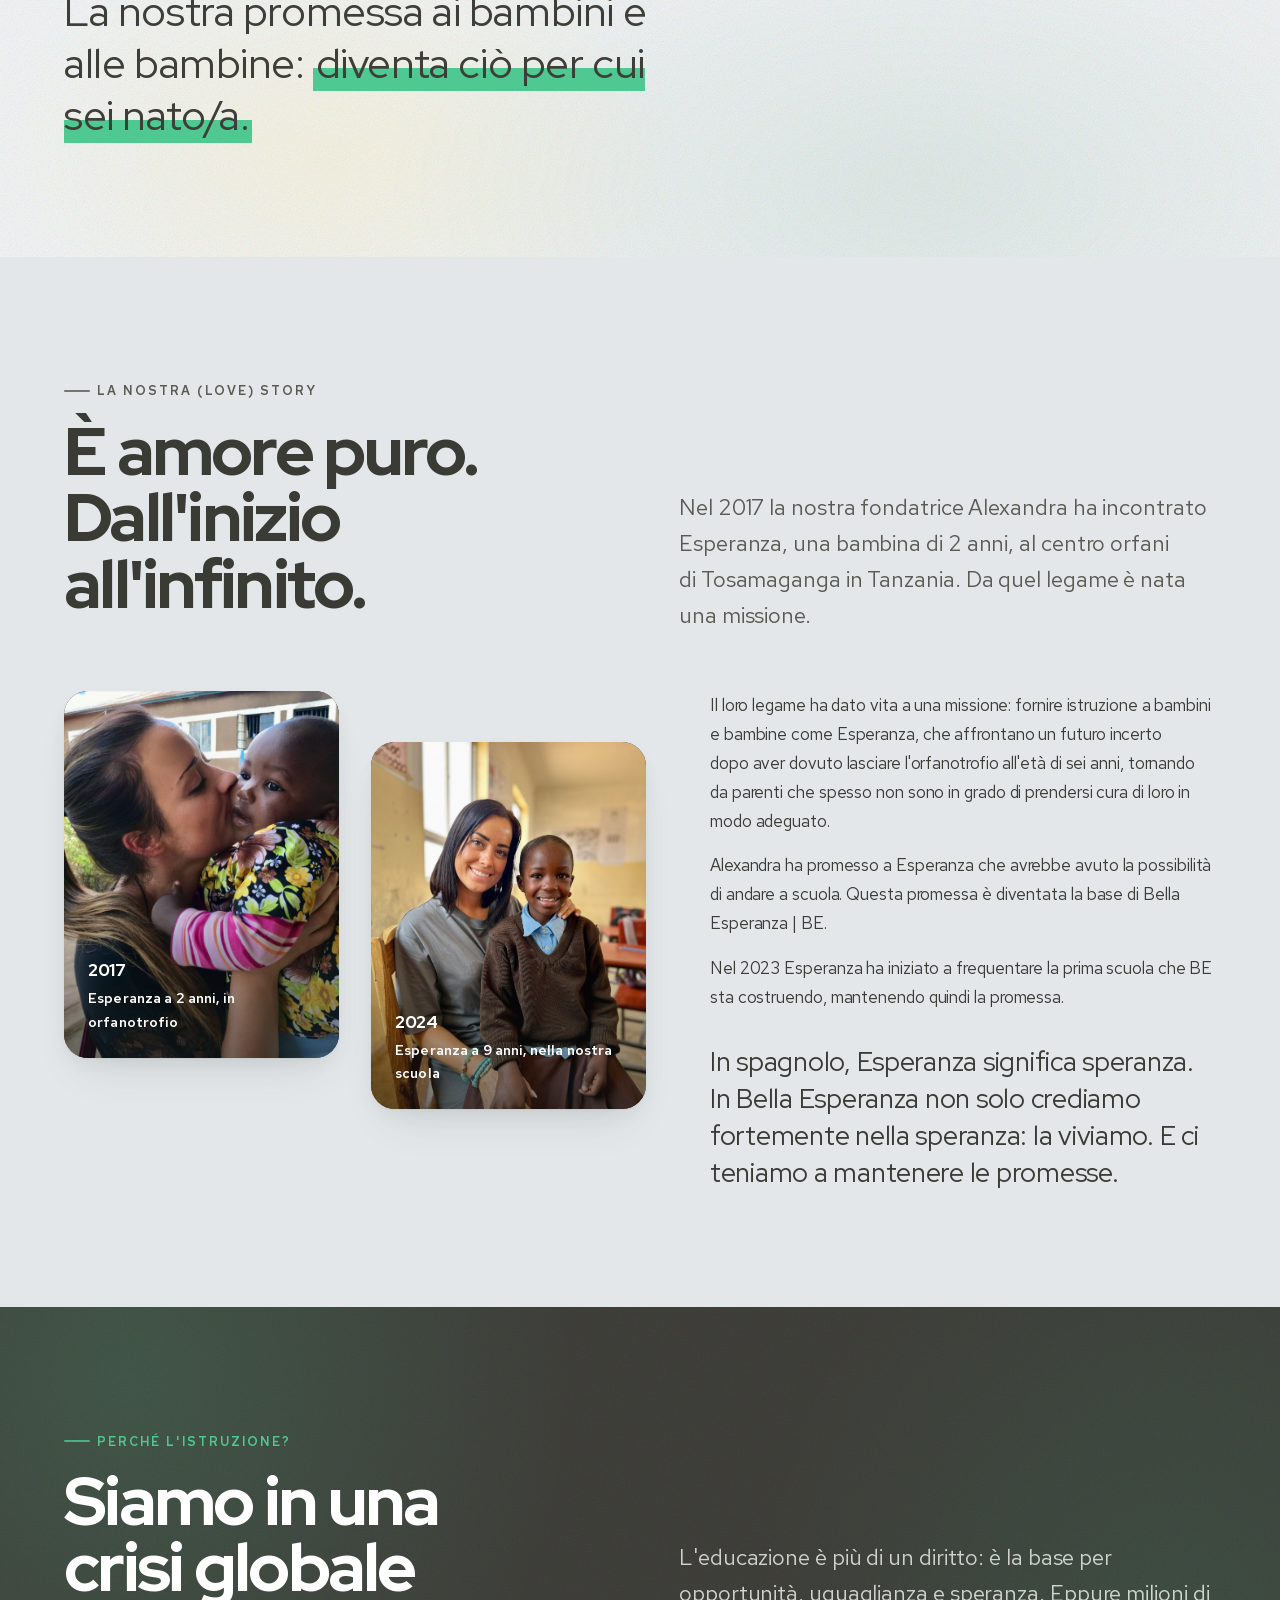
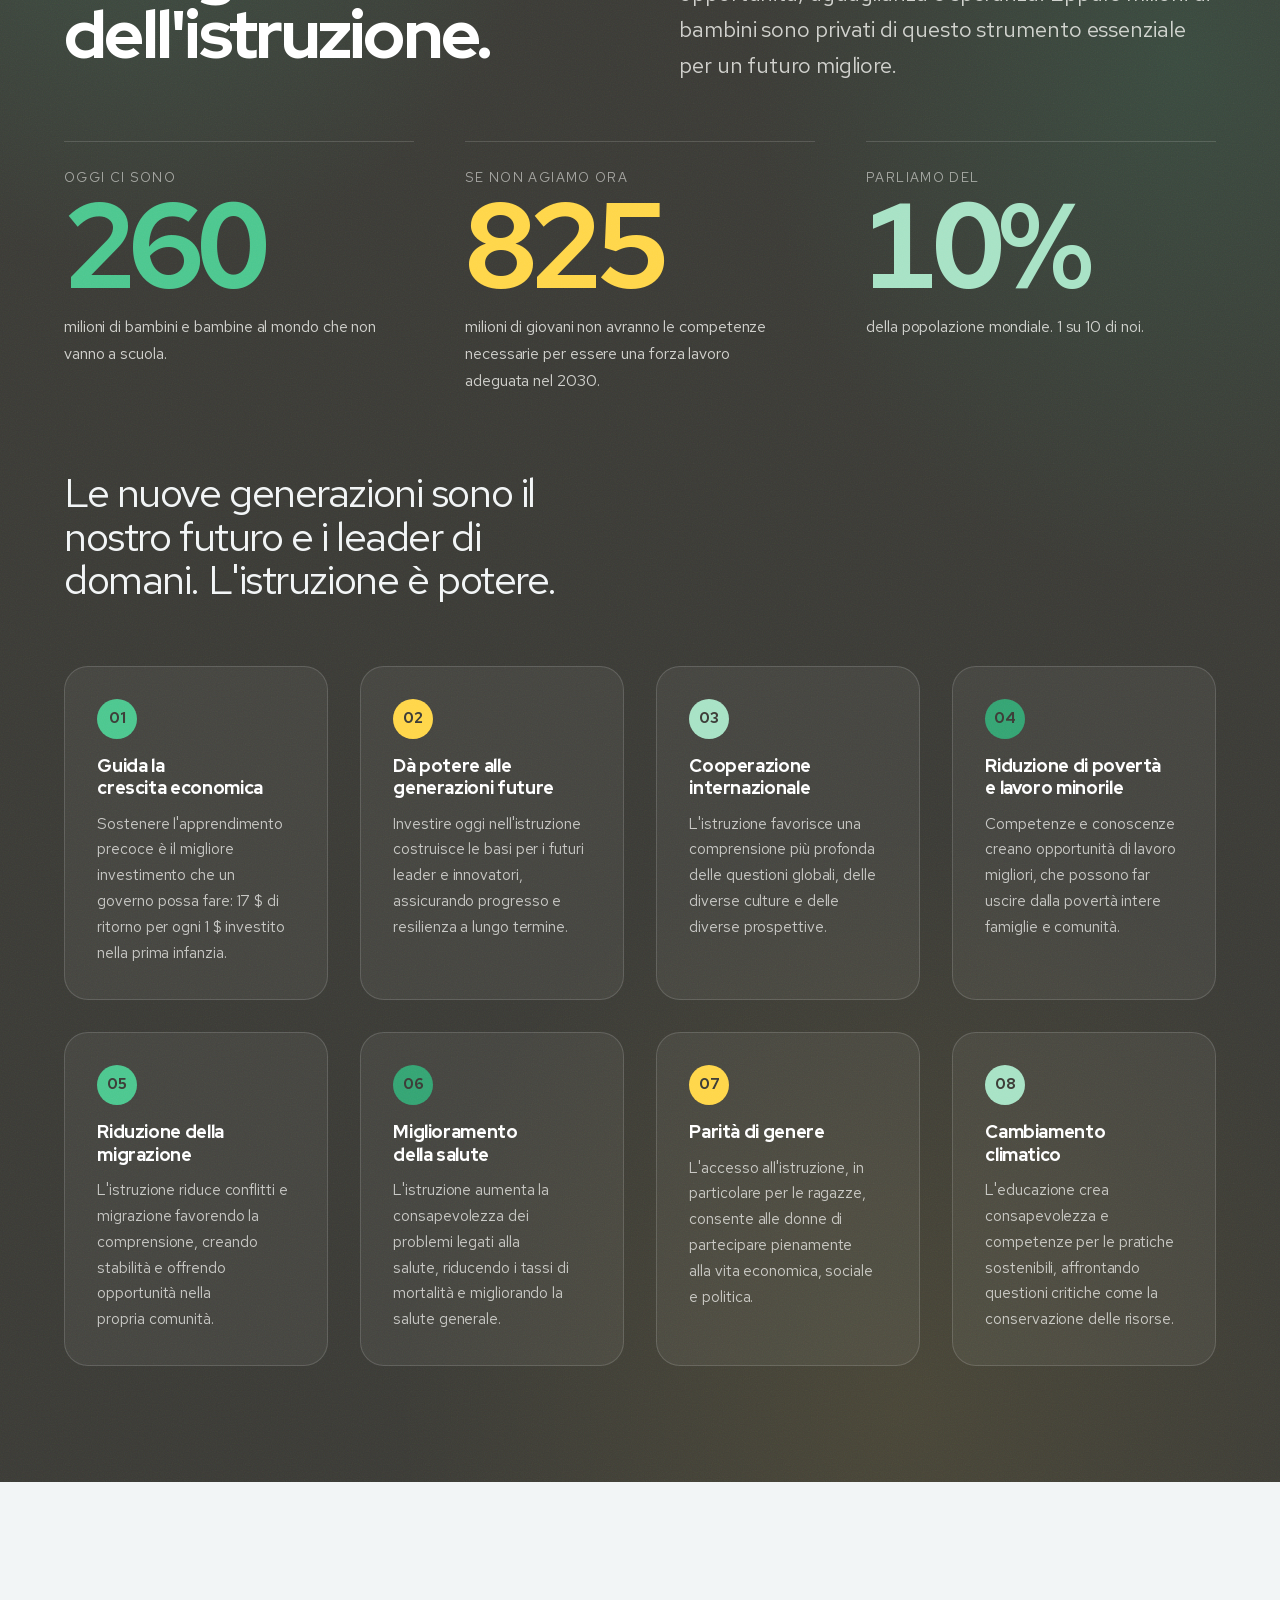
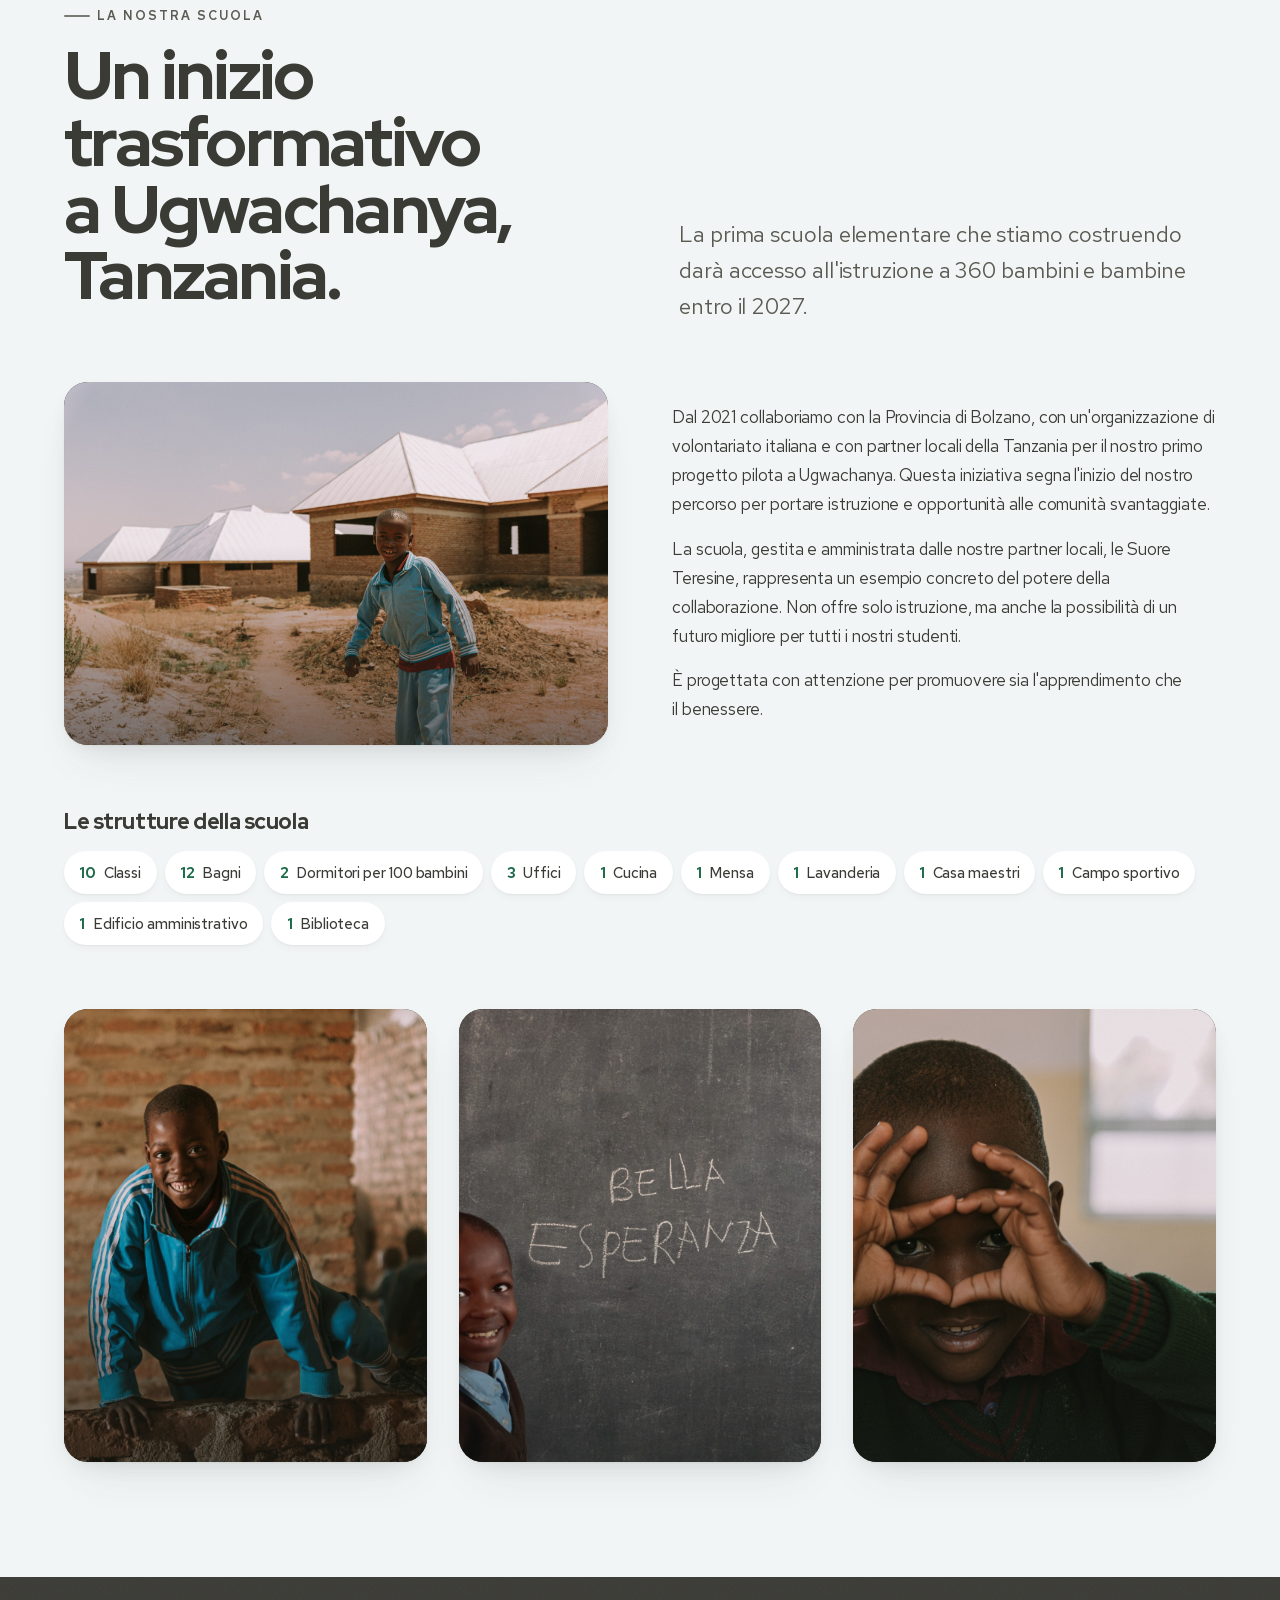
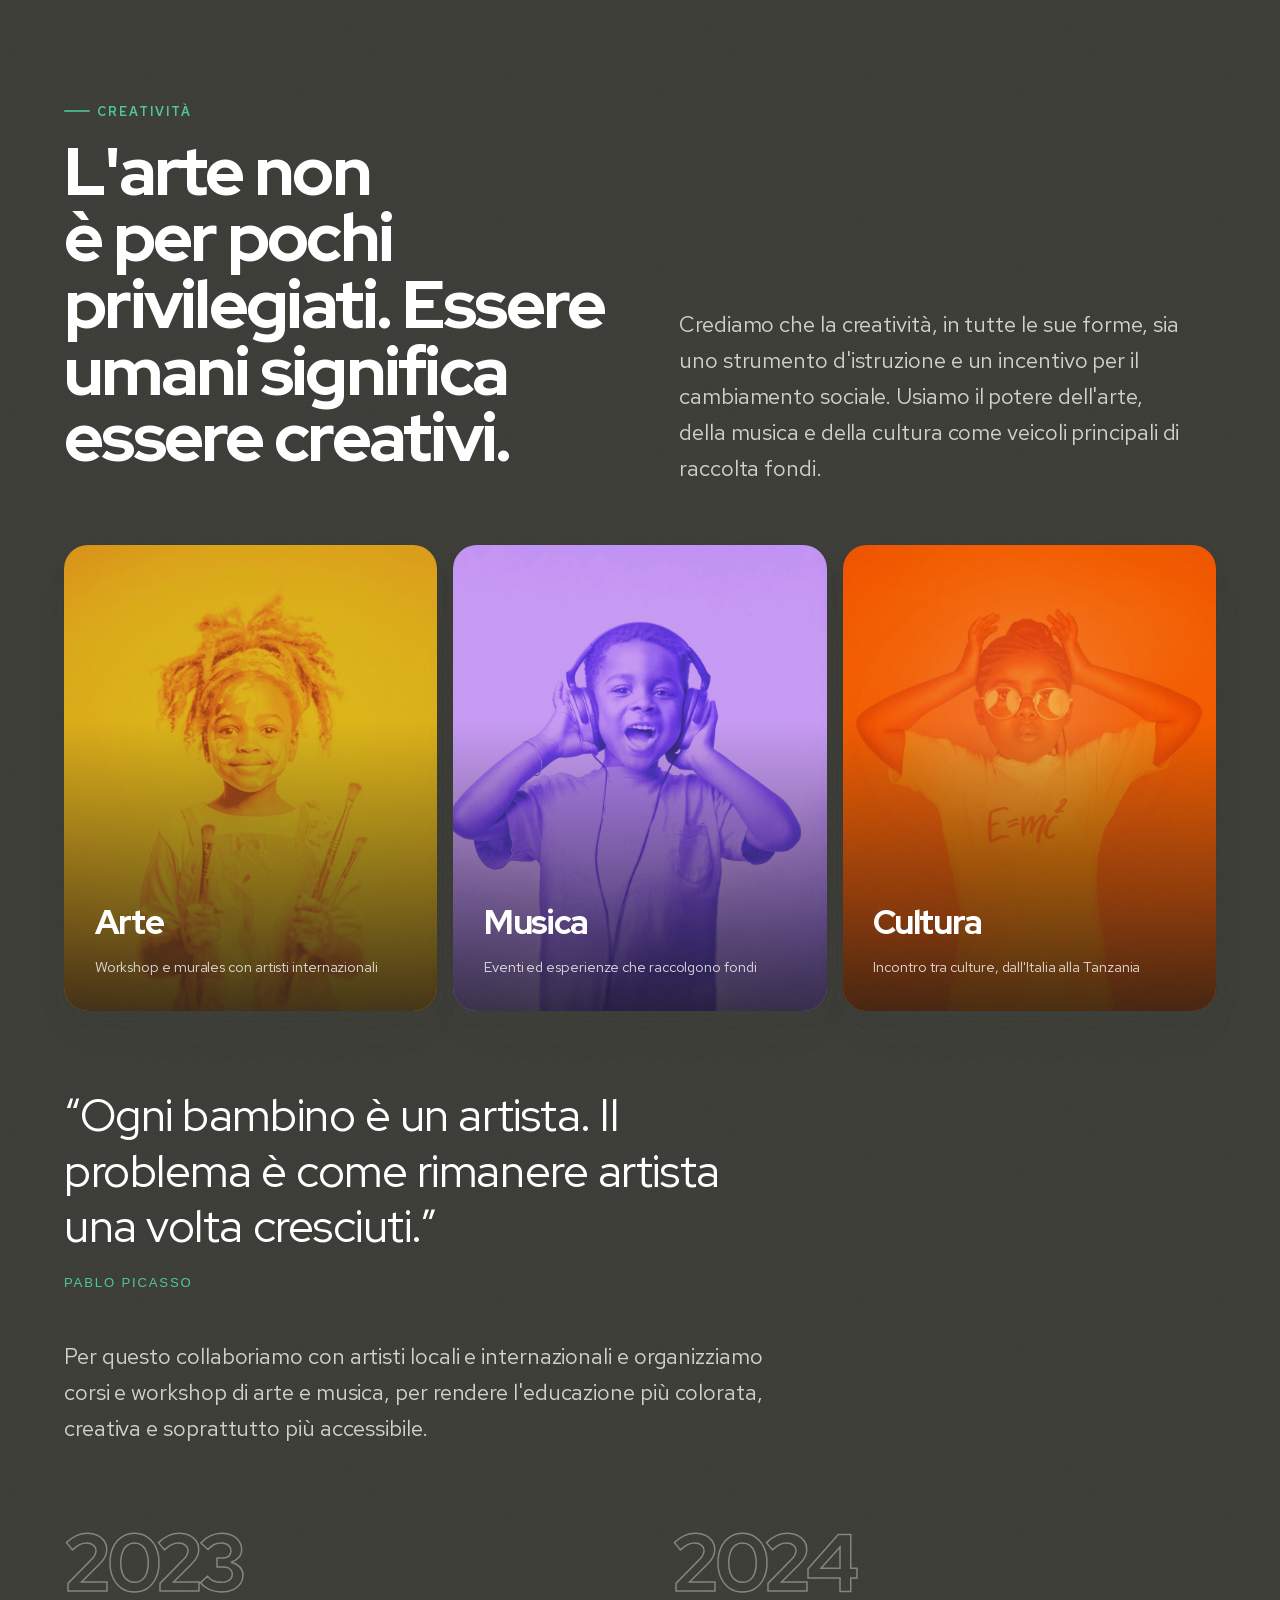
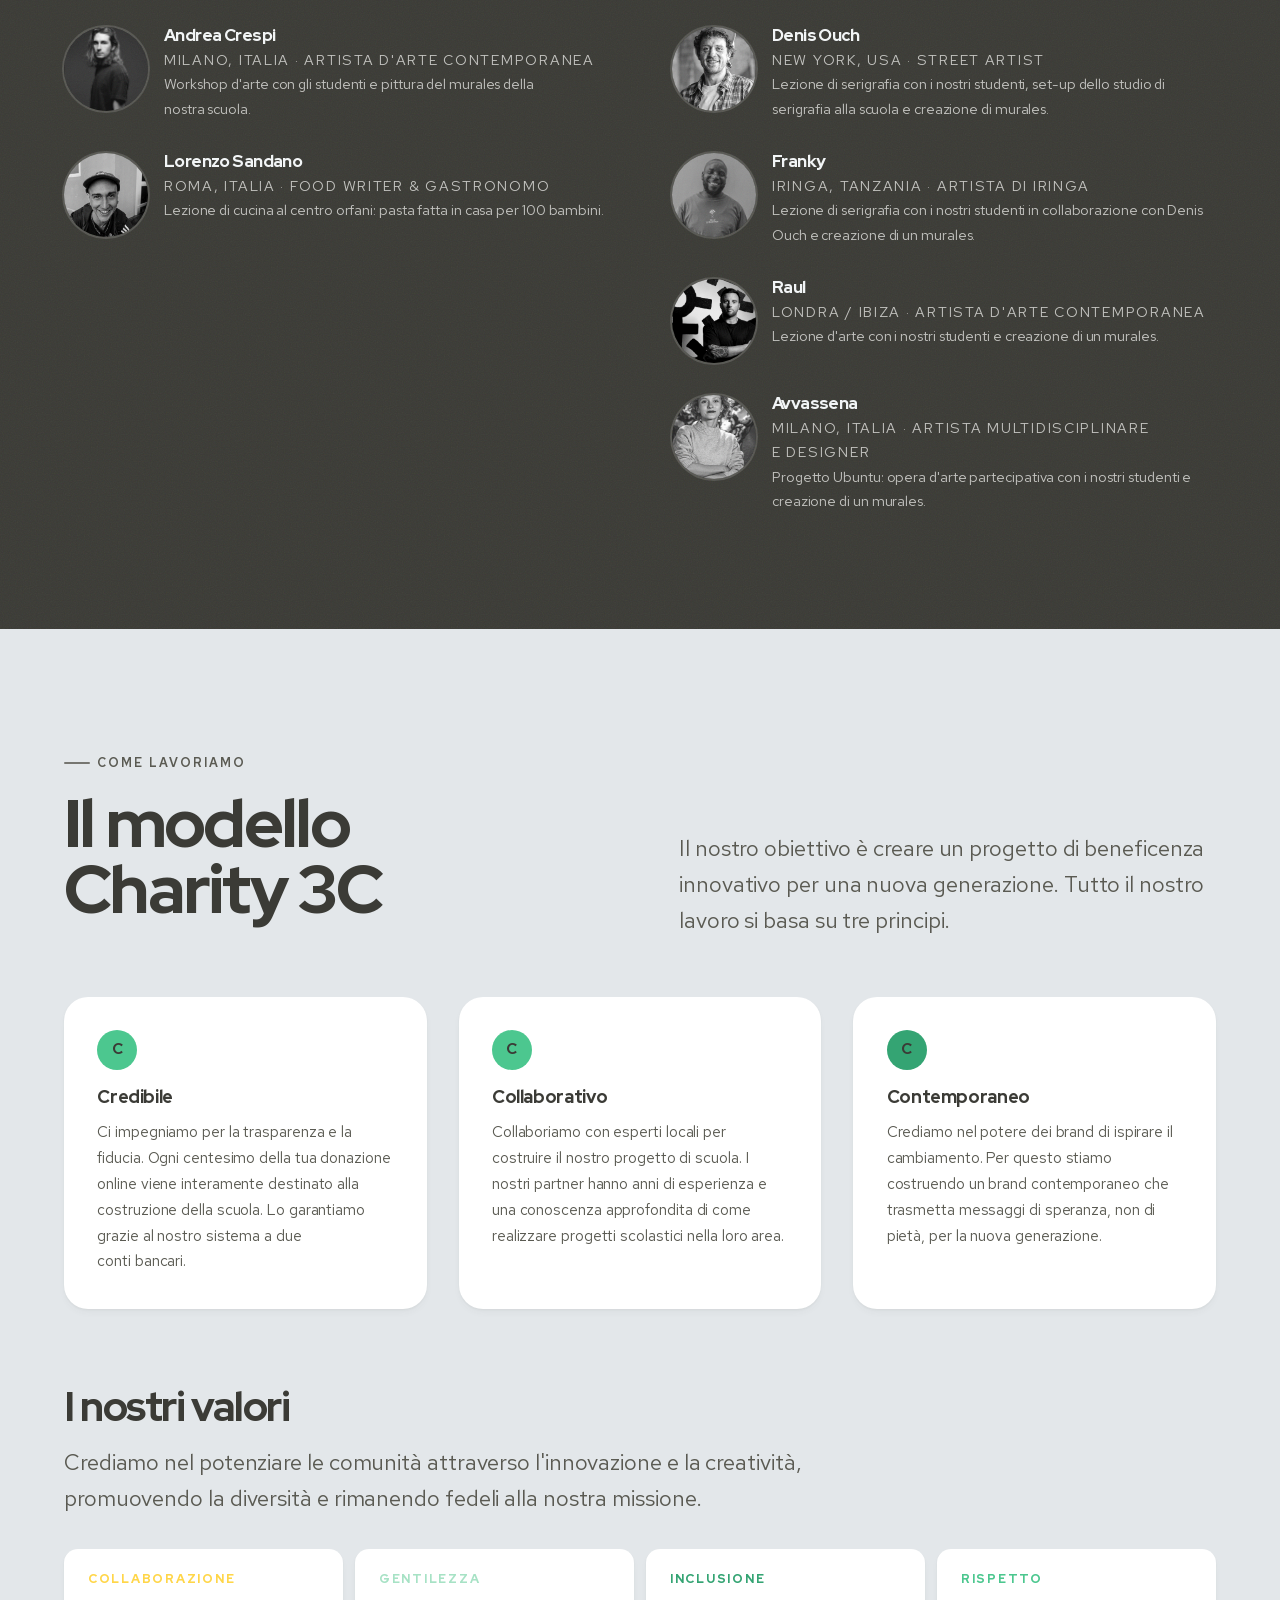
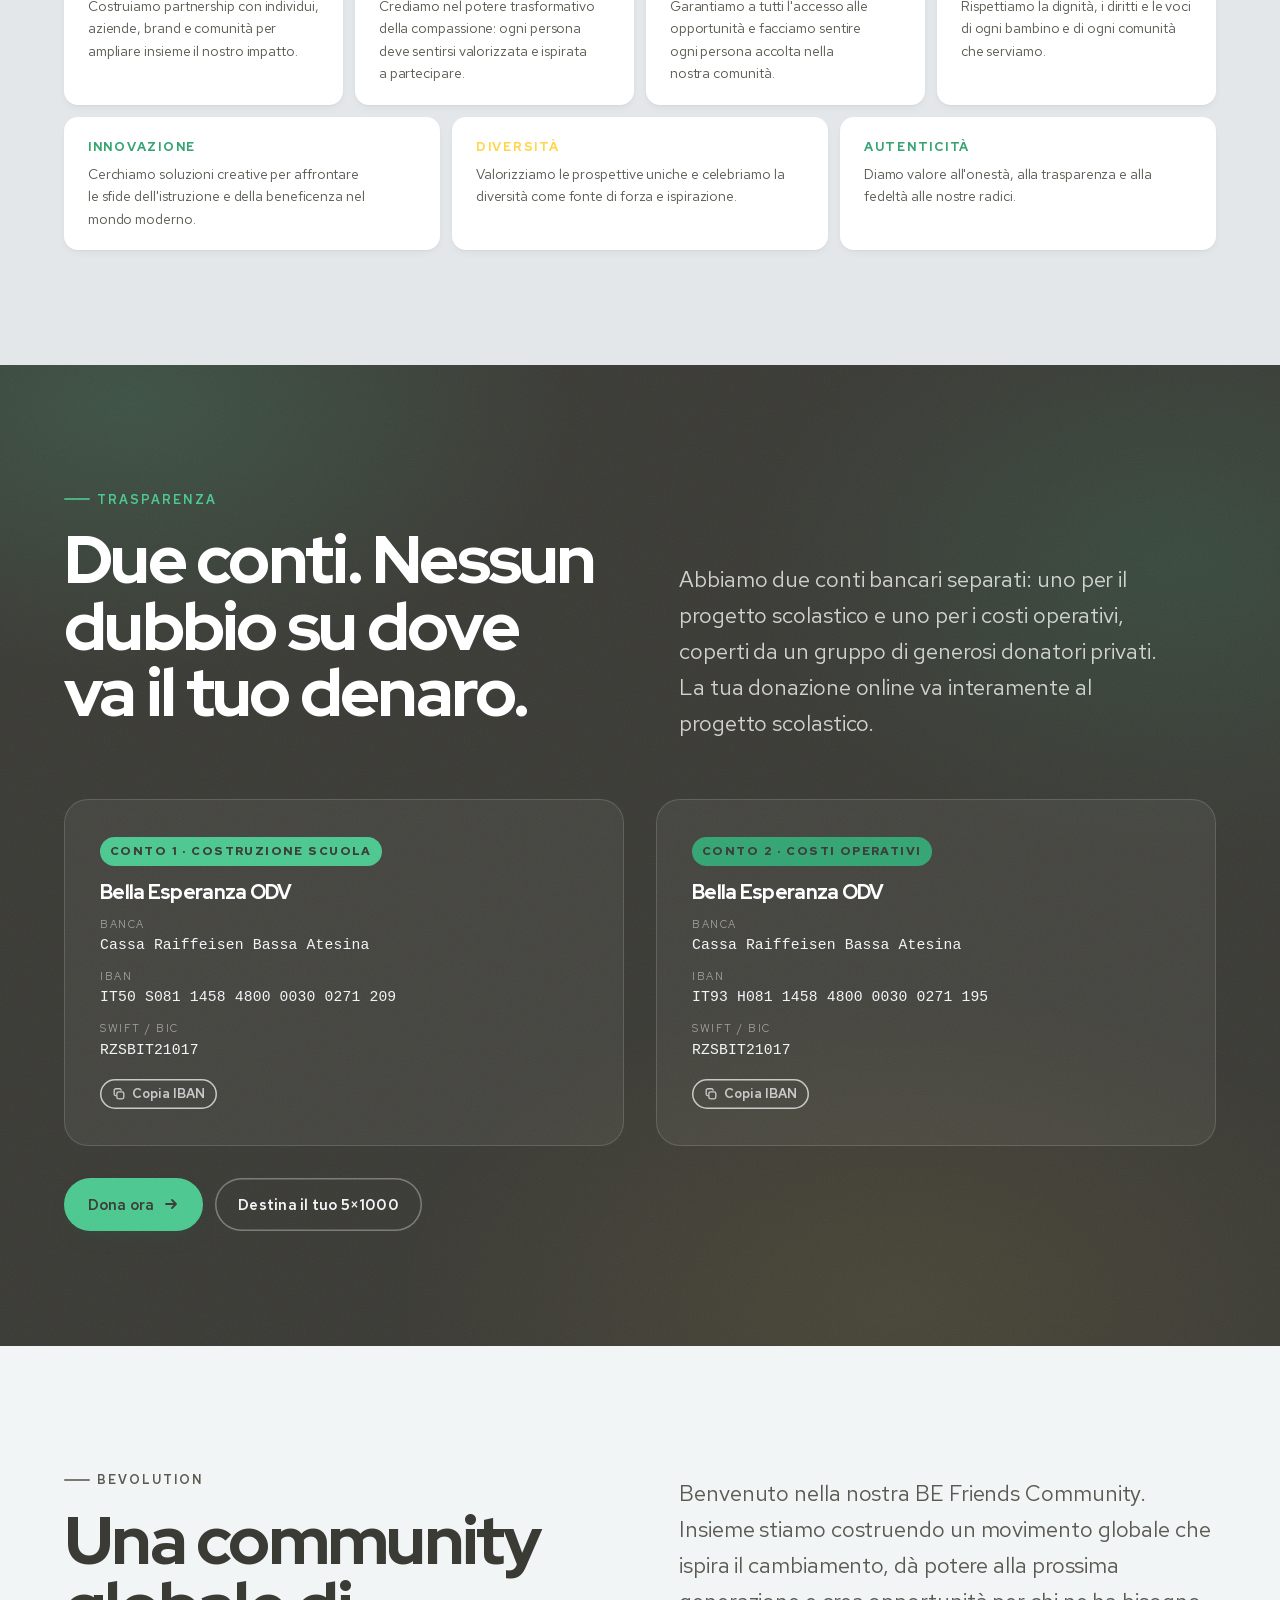
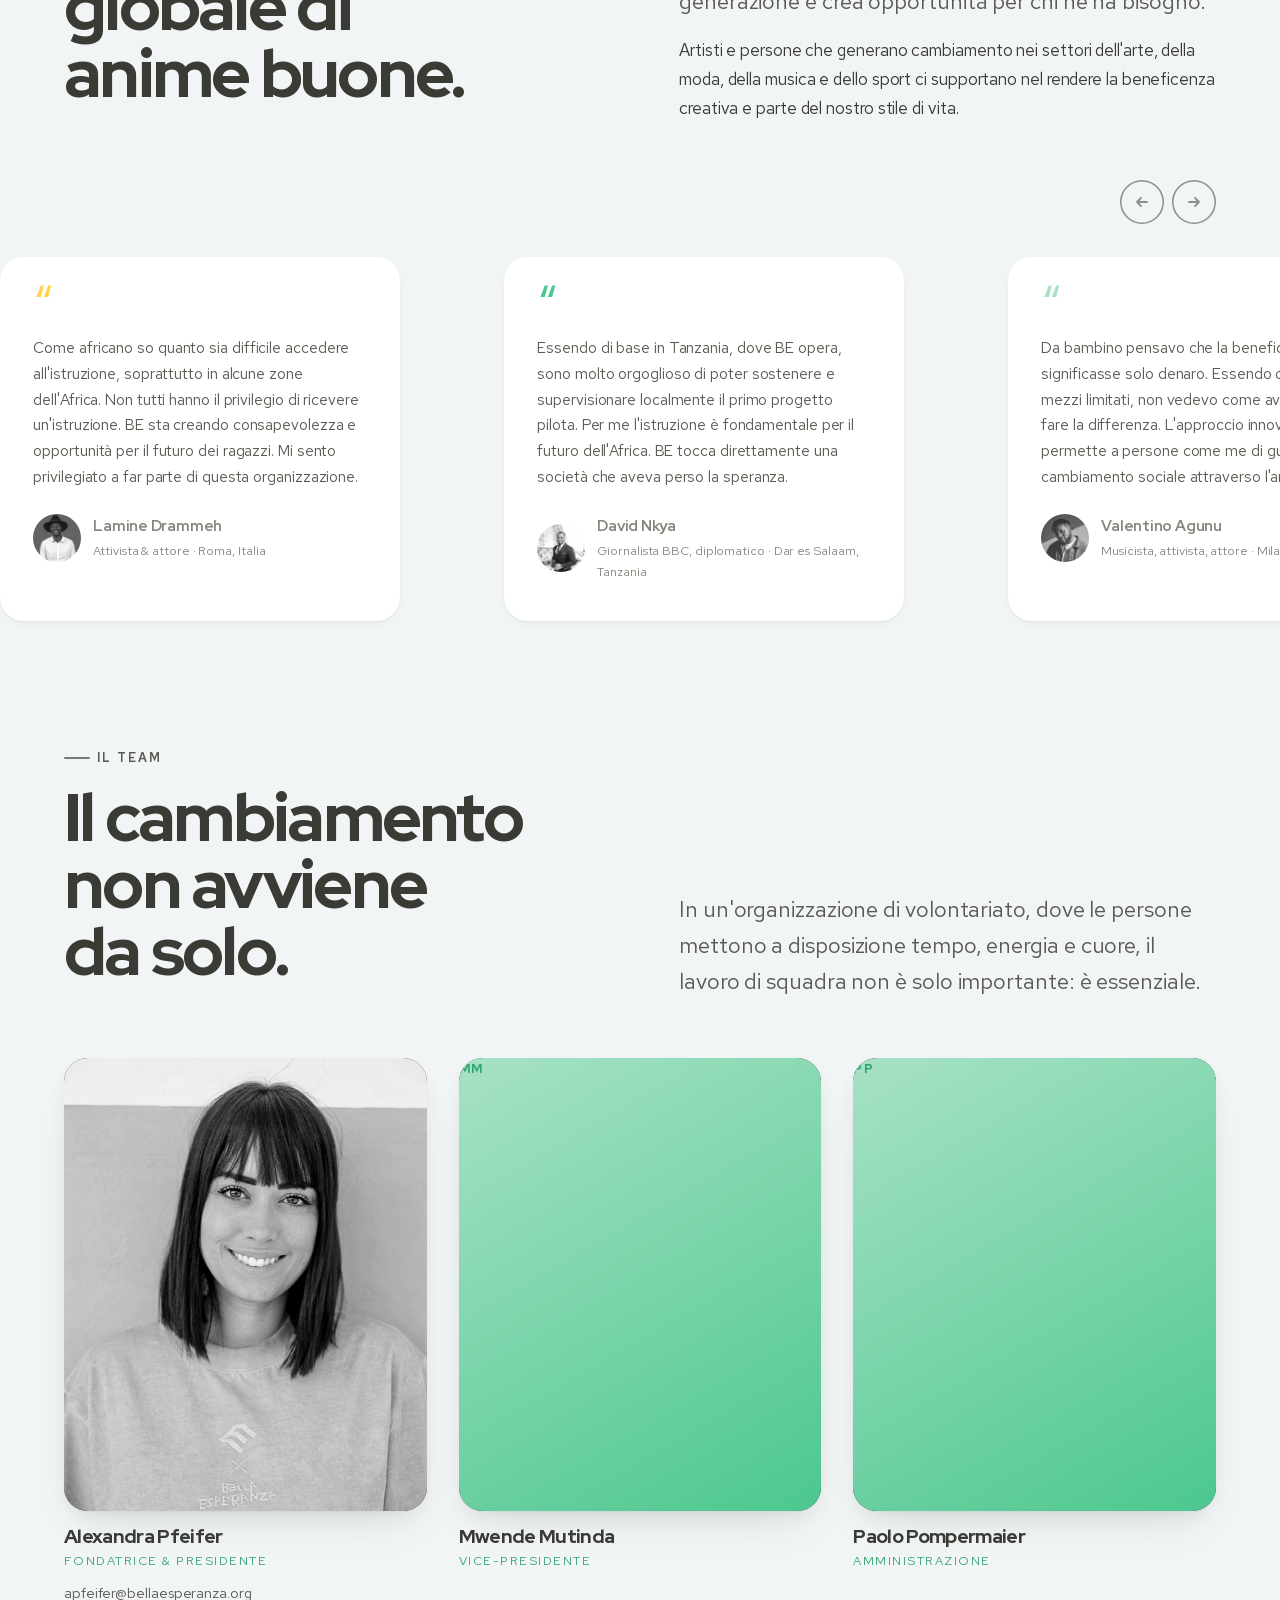
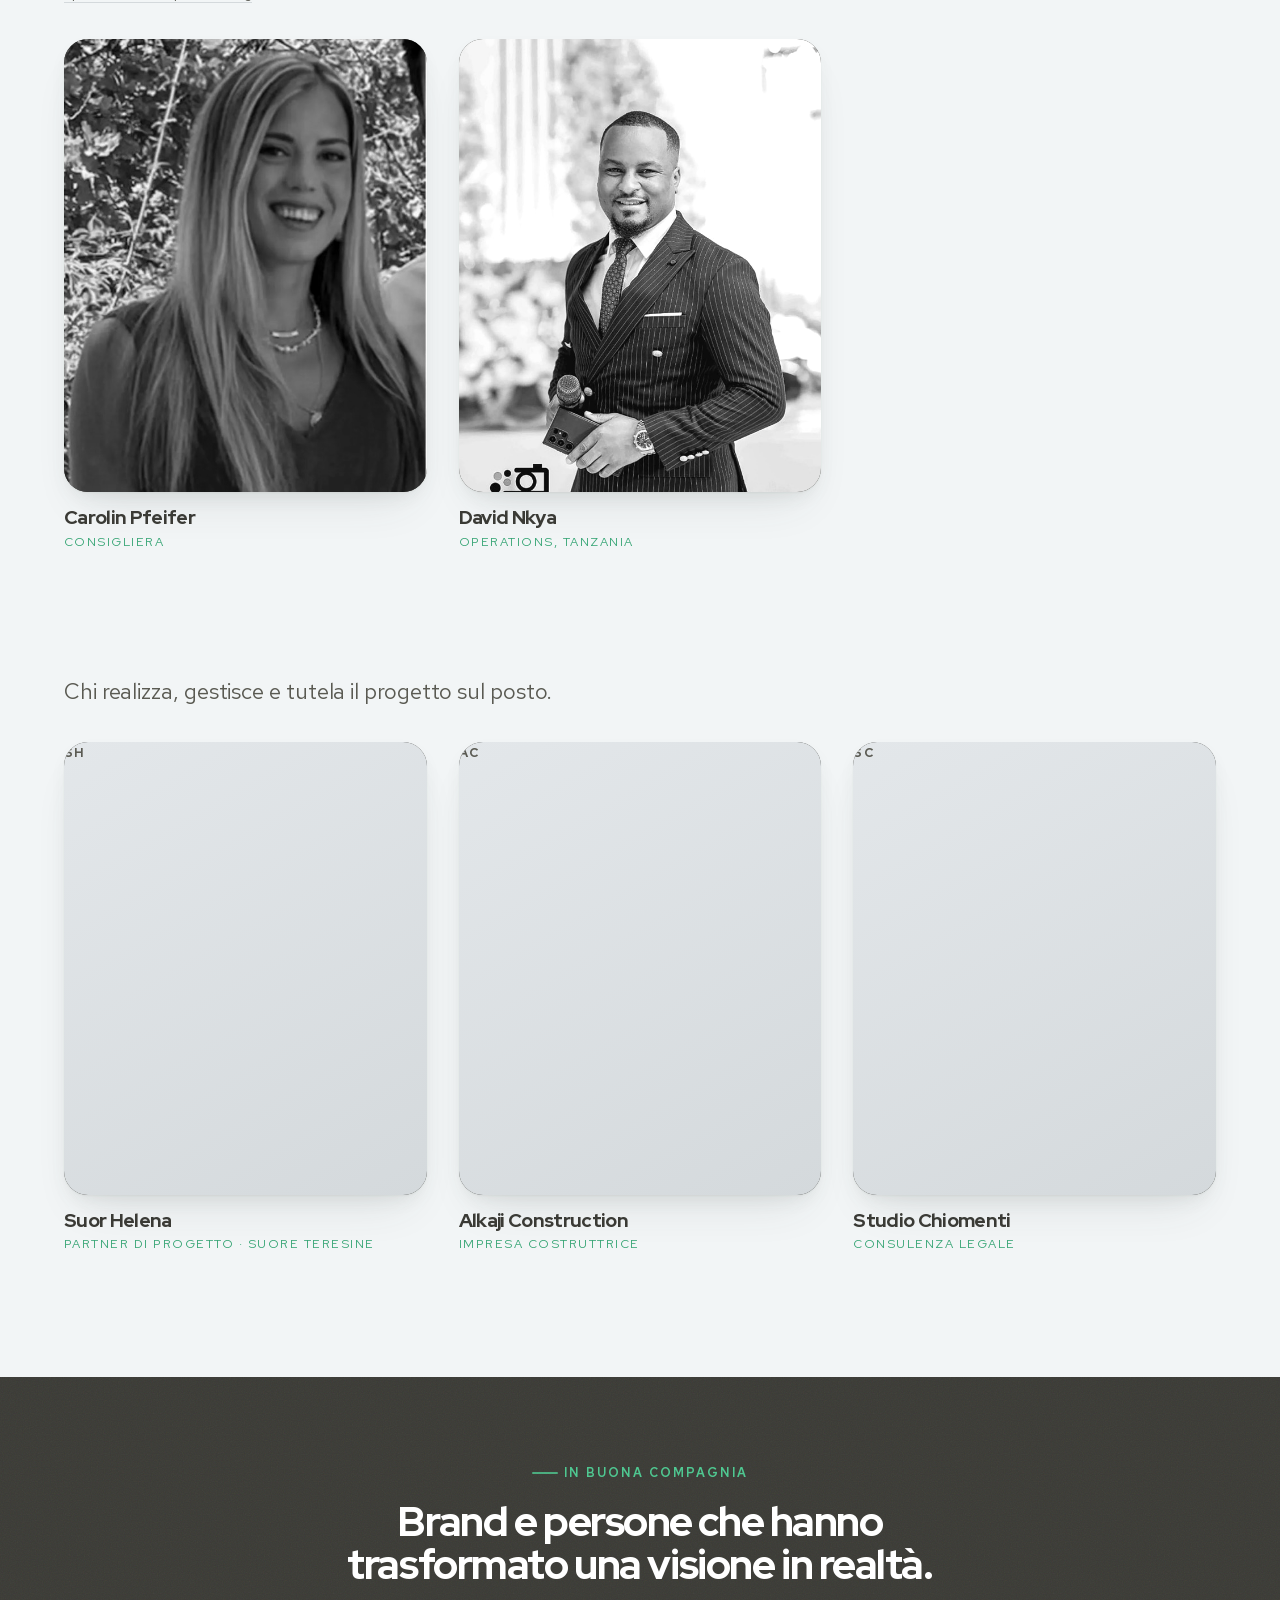
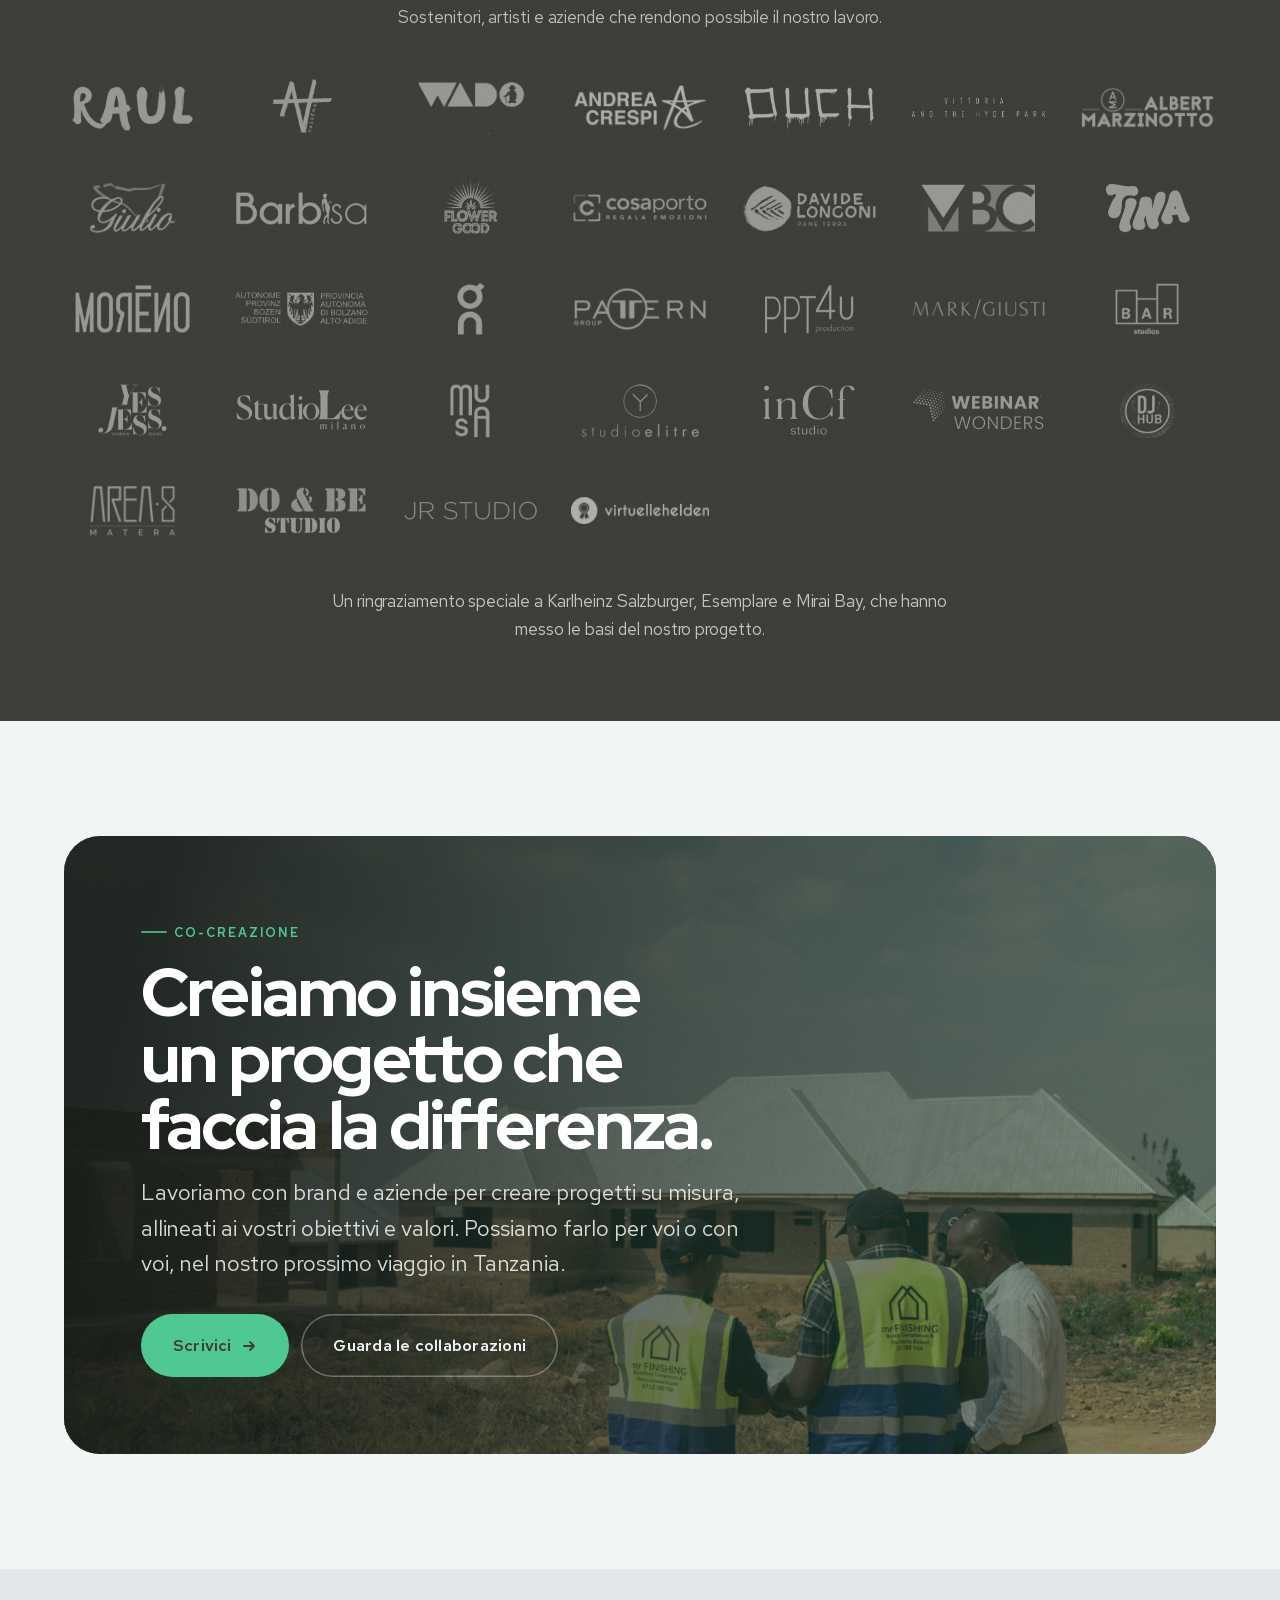
==== commit ea09b291: "Brand Book umgesetzt, Deutsch dazu, Donorbox eingebunden Farben und Schrift nach dem offiziellen Bra" ====
--- a/index.html
+++ b/index.html
@@ -8,6 +8,7 @@
 <link rel="canonical" href="https://www.bellaesperanza.org/">
 <link rel="alternate" hreflang="it" href="https://www.bellaesperanza.org/">
 <link rel="alternate" hreflang="en" href="https://www.bellaesperanza.org/en/">
+<link rel="alternate" hreflang="de" href="https://www.bellaesperanza.org/de/">
 <link rel="alternate" hreflang="x-default" href="https://www.bellaesperanza.org/">
 <meta property="og:type" content="website">
 <meta property="og:url" content="https://www.bellaesperanza.org/">
@@ -15,22 +16,12 @@
 <meta property="og:description" content="Costruiamo scuole e portiamo la creatività dove serve. Il 100% della tua donazione online finanzia il progetto scolastico.">
 <meta property="og:image" content="https://www.bellaesperanza.org/assets/img/esperanza-board.jpg">
 <meta property="og:locale" content="it_IT">
-<meta name="theme-color" content="#141312">
+<meta name="theme-color" content="#3B3B36">
 <link rel="icon" href="assets/img/favicon.png" sizes="any">
 <link rel="apple-touch-icon" href="assets/img/favicon.png">
 
-<link rel="preload" href="assets/fonts/poppins-800-normal-latin.woff2" as="font" type="font/woff2" crossorigin>
-<link rel="preload" href="assets/fonts/inter-var-latin.woff2" as="font" type="font/woff2" crossorigin>
-<script>
-/* Farbwelt aus der URL lesen (?theme=yellow). Steht bewusst inline im Kopf,
-   damit die Seite nicht kurz im falschen Set aufblitzt. */
-(function () {
-  try {
-    var t = new URLSearchParams(location.search).get('theme');
-    if (t === 'yellow' || t === 'green') document.documentElement.dataset.theme = t;
-  } catch (e) {}
-})();
-</script>
+<link rel="preload" href="assets/fonts/red-hat-display-latin.woff2" as="font" type="font/woff2" crossorigin>
+<link rel="preload" href="assets/fonts/red-hat-text-latin.woff2" as="font" type="font/woff2" crossorigin>
 <link rel="stylesheet" href="assets/css/style.css">
 
 <script type="application/ld+json">
@@ -85,8 +76,9 @@
         <div class="lang" role="group" aria-label="Lingua / Language">
           <span aria-current="true">IT</span>
           <a href="en/index.html" hreflang="en" lang="en">EN</a>
-        </div>
-        <a class="btn btn--accent nav-cta" href="dona.html" data-i18n="nav.donate">Dona ora</a>
+          <a href="de/index.html" hreflang="de" lang="de">DE</a>
+        </div>
+        <a class="btn btn--accent nav-cta" href="dona.html" data-dbox-open data-i18n="nav.donate">Dona ora</a>
         <button class="burger" type="button" aria-expanded="false" aria-controls="drawer" aria-label="Menu">
           <span></span>
         </button>
@@ -107,7 +99,7 @@
       <li><a href="magazine.html" data-i18n="nav.magazine">Magazine</a></li>
     </ul>
   </nav>
-  <a class="btn btn--accent btn--lg" href="dona.html" data-i18n="nav.donate">Dona ora</a>
+  <a class="btn btn--accent btn--lg" href="dona.html" data-dbox-open data-i18n="nav.donate">Dona ora</a>
 </div>
 
 <main id="main">
@@ -245,7 +237,7 @@
       </div>
       <div class="stat" data-reveal style="--d:120ms">
         <p class="stat__pre" data-i18n="edu.s2pre">Se non agiamo ora</p>
-        <span class="stat__val" data-count="825" style="--stat-color:var(--clay)">825</span>
+        <span class="stat__val" data-count="825" style="--stat-color:var(--sun)">825</span>
         <p class="stat__post" data-i18n="edu.s2post">milioni di giovani non avranno le competenze necessarie per essere una forza lavoro adeguata nel 2030.</p>
       </div>
       <div class="stat" data-reveal style="--d:240ms">
@@ -263,8 +255,8 @@
         <h3 data-i18n="edu.r1t">Guida la crescita economica</h3>
         <p data-i18n="edu.r1p">Sostenere l'apprendimento precoce è il migliore investimento che un governo possa fare: 17 $ di ritorno per ogni 1 $ investito nella prima infanzia.</p>
       </article>
-      <article class="card" data-reveal style="--d:80ms;--card-accent:var(--clay)">
-        <span class="card__num" style="--card-accent:var(--clay)">02</span>
+      <article class="card" data-reveal style="--d:80ms;--card-accent:var(--sun)">
+        <span class="card__num" style="--card-accent:var(--sun)">02</span>
         <h3 data-i18n="edu.r2t">Dà potere alle generazioni future</h3>
         <p data-i18n="edu.r2p">Investire oggi nell'istruzione costruisce le basi per i futuri leader e innovatori, assicurando progresso e resilienza a lungo termine.</p>
       </article>
@@ -288,8 +280,8 @@
         <h3 data-i18n="edu.r6t">Miglioramento della salute</h3>
         <p data-i18n="edu.r6p">L'istruzione aumenta la consapevolezza dei problemi legati alla salute, riducendo i tassi di mortalità e migliorando la salute generale.</p>
       </article>
-      <article class="card" data-reveal style="--d:160ms;--card-accent:var(--clay)">
-        <span class="card__num" style="--card-accent:var(--clay)">07</span>
+      <article class="card" data-reveal style="--d:160ms;--card-accent:var(--sun)">
+        <span class="card__num" style="--card-accent:var(--sun)">07</span>
         <h3 data-i18n="edu.r7t">Parità di genere</h3>
         <p data-i18n="edu.r7p">L'accesso all'istruzione, in particolare per le ragazze, consente alle donne di partecipare pienamente alla vita economica, sociale e politica.</p>
       </article>
@@ -485,12 +477,12 @@
       <h3 class="display-m" data-reveal data-i18n="values.title">I nostri valori</h3>
       <p class="lede" style="margin-bottom:var(--s-6)" data-reveal data-i18n="values.lede">Crediamo nel potenziare le comunità attraverso l'innovazione e la creatività, promuovendo la diversità e rimanendo fedeli alla nostra missione.</p>
       <div class="values" data-reveal>
-        <div class="value" style="--v-accent:var(--clay)"><b data-i18n="values.v1t">Collaborazione</b><p data-i18n="values.v1p">Costruiamo partnership con individui, aziende, brand e comunità per ampliare insieme il nostro impatto.</p></div>
+        <div class="value" style="--v-accent:var(--sun)"><b data-i18n="values.v1t">Collaborazione</b><p data-i18n="values.v1p">Costruiamo partnership con individui, aziende, brand e comunità per ampliare insieme il nostro impatto.</p></div>
         <div class="value" style="--v-accent:var(--accent-soft)"><b data-i18n="values.v2t">Gentilezza</b><p data-i18n="values.v2p">Crediamo nel potere trasformativo della compassione: ogni persona deve sentirsi valorizzata e ispirata a partecipare.</p></div>
         <div class="value" style="--v-accent:var(--accent-d)"><b data-i18n="values.v3t">Inclusione</b><p data-i18n="values.v3p">Garantiamo a tutti l'accesso alle opportunità e facciamo sentire ogni persona accolta nella nostra comunità.</p></div>
         <div class="value" style="--v-accent:var(--accent)"><b data-i18n="values.v4t">Rispetto</b><p data-i18n="values.v4p">Rispettiamo la dignità, i diritti e le voci di ogni bambino e di ogni comunità che serviamo.</p></div>
         <div class="value" style="--v-accent:var(--accent-d)"><b data-i18n="values.v5t">Innovazione</b><p data-i18n="values.v5p">Cerchiamo soluzioni creative per affrontare le sfide dell'istruzione e della beneficenza nel mondo moderno.</p></div>
-        <div class="value" style="--v-accent:var(--clay)"><b data-i18n="values.v6t">Diversità</b><p data-i18n="values.v6p">Valorizziamo le prospettive uniche e celebriamo la diversità come fonte di forza e ispirazione.</p></div>
+        <div class="value" style="--v-accent:var(--sun)"><b data-i18n="values.v6t">Diversità</b><p data-i18n="values.v6p">Valorizziamo le prospettive uniche e celebriamo la diversità come fonte di forza e ispirazione.</p></div>
         <div class="value" style="--v-accent:var(--accent-d)"><b data-i18n="values.v7t">Autenticità</b><p data-i18n="values.v7p">Diamo valore all'onestà, alla trasparenza e alla fedeltà alle nostre radici.</p></div>
       </div>
     </div>
@@ -570,7 +562,7 @@
     </div>
 
     <div class="rail" data-rail="friends">
-      <figure class="quote" style="--q-accent:var(--clay)">
+      <figure class="quote" style="--q-accent:var(--sun)">
         <div class="quote__mark" aria-hidden="true">“</div>
         <blockquote style="margin:0"><p data-i18n="friends.q1">Come africano so quanto sia difficile accedere all'istruzione, soprattutto in alcune zone dell'Africa. Non tutti hanno il privilegio di ricevere un'istruzione. BE sta creando consapevolezza e opportunità per il futuro dei ragazzi. Mi sento privilegiato a far parte di questa organizzazione.</p></blockquote>
         <figcaption class="quote__by">
@@ -639,48 +631,51 @@
         <article class="person" data-reveal>
           <div class="frame ratio-4-5 frame--flat"><img src="assets/img/team-alexandra.jpg" alt="Alexandra Pfeifer" loading="lazy" width="900" height="1125"></div>
           <h3>Alexandra Pfeifer</h3>
-          <span data-i18n="team.r1">Presidente &amp; fondatrice</span>
+          <span data-i18n="team.r1">Fondatrice &amp; presidente</span>
           <a href="mailto:apfeifer@bellaesperanza.org">apfeifer@bellaesperanza.org</a>
         </article>
-        <article class="person" data-reveal style="--d:110ms">
-          <div class="frame ratio-4-5 frame--flat"><img src="assets/img/team-johannes.jpg" alt="Johannes March" loading="lazy" width="900" height="1125"></div>
-          <h3>Johannes March</h3>
+        <article class="person" data-reveal>
+          <div class="frame ratio-4-5 frame--flat"><span class="monogram" aria-hidden="true">MM</span></div>
+          <h3>Mwende Mutinda</h3>
           <span data-i18n="team.r2">Vice-presidente</span>
-          <a href="mailto:jm@bellaesperanza.org">jm@bellaesperanza.org</a>
         </article>
-        <article class="person" data-reveal style="--d:220ms">
-          <div class="frame ratio-4-5 frame--flat"><img src="assets/img/team-alessandro.jpg" alt="Alessandro Mele" loading="lazy" width="900" height="1125"></div>
-          <h3>Alessandro Mele</h3>
-          <span data-i18n="team.r3">Consigliere</span>
-          <a href="mailto:amele@bellaesperanza.org">amele@bellaesperanza.org</a>
+        <article class="person" data-reveal>
+          <div class="frame ratio-4-5 frame--flat"><span class="monogram" aria-hidden="true">PP</span></div>
+          <h3>Paolo Pompermaier</h3>
+          <span data-i18n="team.r3">Amministrazione</span>
         </article>
+        <article class="person" data-reveal>
+          <div class="frame ratio-4-5 frame--flat"><img src="assets/img/team/carolin-pfeifer.jpg" alt="Carolin Pfeifer" loading="lazy" width="900" height="1125"></div>
+          <h3>Carolin Pfeifer</h3>
+          <span data-i18n="team.r4">Consigliera</span>
+        </article>
+        <article class="person" data-reveal>
+          <div class="frame ratio-4-5 frame--flat"><img src="assets/img/friend-david.jpg" alt="David Nkya" loading="lazy" width="900" height="1125"></div>
+          <h3>David Nkya</h3>
+          <span data-i18n="team.r5">Operations, Tanzania</span>
+        </article>
       </div>
 
       <div style="margin-top:clamp(3rem,6vw,4.5rem)">
-        <h3 class="display-s" data-reveal data-i18n="team.crewTitle">Volontarie e volontari</h3>
-        <p class="lede" style="margin-bottom:var(--s-6)" data-reveal data-i18n="team.crewLede">Le persone che mettono a disposizione tempo, competenze e cuore.</p>
-        <ul class="crew" data-reveal>
-          <li><figure><img src="assets/img/team/anderson-tagon.jpg" alt="Anderson Tagon" loading="lazy" width="700" height="700"><figcaption>Anderson Tagon</figcaption></figure></li>
-          <li><figure><img src="assets/img/team/carolin-pfeifer.jpg" alt="Carolin Pfeifer" loading="lazy" width="700" height="700"><figcaption>Carolin Pfeifer</figcaption></figure></li>
-          <li><figure><img src="assets/img/team/diego-moreno.jpg" alt="Diego Moreno" loading="lazy" width="700" height="700"><figcaption>Diego Moreno</figcaption></figure></li>
-          <li><figure><img src="assets/img/team/eleonora-crippa.jpg" alt="Eleonora Crippa" loading="lazy" width="700" height="700"><figcaption>Eleonora Crippa</figcaption></figure></li>
-          <li><figure><img src="assets/img/team/elisa-trento.jpg" alt="Elisa Trento" loading="lazy" width="700" height="700"><figcaption>Elisa Trento</figcaption></figure></li>
-          <li><figure><img src="assets/img/team/elisenda-ramoneda.jpg" alt="Elisenda Ramoneda" loading="lazy" width="700" height="700"><figcaption>Elisenda Ramoneda</figcaption></figure></li>
-          <li><figure><img src="assets/img/team/federica-roverato.jpg" alt="Federica Roverato" loading="lazy" width="700" height="700"><figcaption>Federica Roverato</figcaption></figure></li>
-          <li><figure><img src="assets/img/team/gabriela-nunez.jpg" alt="Gabriela Nuñez" loading="lazy" width="700" height="700"><figcaption>Gabriela Nuñez</figcaption></figure></li>
-          <li><figure><img src="assets/img/team/gabriele-tirelli.jpg" alt="Gabriele Tirelli" loading="lazy" width="700" height="700"><figcaption>Gabriele Tirelli</figcaption></figure></li>
-          <li><figure><img src="assets/img/team/giulia-caruso.jpg" alt="Giulia Caruso" loading="lazy" width="700" height="700"><figcaption>Giulia Caruso</figcaption></figure></li>
-          <li><figure><img src="assets/img/team/giulia-cavallini.jpg" alt="Giulia Cavallini" loading="lazy" width="700" height="700"><figcaption>Giulia Cavallini</figcaption></figure></li>
-          <li><figure><img src="assets/img/team/giulia-serafini.jpg" alt="Giulia Serafini" loading="lazy" width="700" height="700"><figcaption>Giulia Serafini</figcaption></figure></li>
-          <li><figure><img src="assets/img/team/giulio-vescovi.jpg" alt="Giulio Vescovi" loading="lazy" width="700" height="700"><figcaption>Giulio Vescovi</figcaption></figure></li>
-          <li><figure><img src="assets/img/team/ivan-dignoti.jpg" alt="Ivan D’Ignoti" loading="lazy" width="700" height="700"><figcaption>Ivan D’Ignoti</figcaption></figure></li>
-          <li><figure><img src="assets/img/team/lorenzo-ferrari.jpg" alt="Lorenzo Ferrari" loading="lazy" width="700" height="700"><figcaption>Lorenzo Ferrari</figcaption></figure></li>
-          <li><figure><img src="assets/img/team/mia-vilardo.jpg" alt="Mia Vilardo" loading="lazy" width="700" height="700"><figcaption>Mia Vilardo</figcaption></figure></li>
-          <li><figure><img src="assets/img/team/mikaela-bandini.jpg" alt="Mikaela Bandini" loading="lazy" width="700" height="700"><figcaption>Mikaela Bandini</figcaption></figure></li>
-          <li><figure><img src="assets/img/team/nicolas-seegatz.jpg" alt="Nicolas Seegatz" loading="lazy" width="700" height="700"><figcaption>Nicolas Seegatz</figcaption></figure></li>
-          <li><figure><img src="assets/img/team/raphael-haule.jpg" alt="Raphael Haule" loading="lazy" width="700" height="700"><figcaption>Raphael Haule</figcaption></figure></li>
-          <li><figure><img src="assets/img/team/samantha-faini.jpg" alt="Samantha Faini" loading="lazy" width="700" height="700"><figcaption>Samantha Faini</figcaption></figure></li>
-        </ul>
+        <h3 class="display-s" data-reveal data-i18n="team.partnerTitle">Partner di progetto</h3>
+        <p class="lede" style="margin-bottom:var(--s-6)" data-reveal data-i18n="team.partnerLede">Chi realizza, gestisce e tutela il progetto sul posto.</p>
+        <div class="grid grid--3">
+        <article class="person person--partner" data-reveal>
+          <div class="frame ratio-4-5 frame--flat"><span class="monogram" aria-hidden="true">SH</span></div>
+          <h3>Suor Helena</h3>
+          <span data-i18n="team.p1">Partner di progetto · Suore Teresine</span>
+        </article>
+        <article class="person person--partner" data-reveal>
+          <div class="frame ratio-4-5 frame--flat"><span class="monogram" aria-hidden="true">AC</span></div>
+          <h3>Alkaji Construction</h3>
+          <span data-i18n="team.p2">Impresa costruttrice</span>
+        </article>
+        <article class="person person--partner" data-reveal>
+          <div class="frame ratio-4-5 frame--flat"><span class="monogram" aria-hidden="true">SC</span></div>
+          <h3>Studio Chiomenti</h3>
+          <span data-i18n="team.p3">Consulenza legale</span>
+        </article>
+        </div>
       </div>
     </div>
   </div>
@@ -765,7 +760,7 @@
     </div>
 
     <div class="grid grid--3">
-      <article class="card" data-reveal style="--card-accent:var(--clay)">
+      <article class="card" data-reveal style="--card-accent:var(--sun)">
         <h3 data-i18n="support.s1t">Diffondi la voce</h3>
         <p data-i18n="support.s1p">Parlando della nostra causa rendi i nostri obiettivi visibili a nuove persone.</p>
       </article>
@@ -986,6 +981,33 @@
   <svg width="18" height="18" viewBox="0 0 16 16" fill="none" aria-hidden="true"><path d="M8 13V3M4 7l4-4 4 4" stroke="currentColor" stroke-width="1.9" stroke-linecap="round" stroke-linejoin="round"/></svg>
 </button>
 
+
+<!-- =========================================== SPENDEN-OVERLAY (Donorbox) -->
+<div class="dbox-modal" data-dbox-modal hidden role="dialog" aria-modal="true" aria-labelledby="dbox-modal-title">
+  <div class="dbox-modal__panel">
+    <div class="dbox-modal__head">
+      <div>
+        <h2 id="dbox-modal-title" data-i18n="dbox.modalTitle">Dona ora</h2>
+        <p data-i18n="dbox.modalSub">Il 100% della tua donazione online finanzia la scuola.</p>
+      </div>
+      <button class="dbox-modal__close" type="button" data-dbox-close aria-label="Chiudi">
+        <svg width="16" height="16" viewBox="0 0 16 16" fill="none" aria-hidden="true"><path d="M4 4l8 8M12 4l-8 8" stroke="currentColor" stroke-width="1.9" stroke-linecap="round"/></svg>
+      </button>
+    </div>
+    <div class="dbox-modal__body">
+      <div class="dbox" data-dbox>
+        <div class="dbox__placeholder">
+          <p data-i18n="dbox.intro">Il modulo di donazione è fornito da Donorbox. Caricandolo, il tuo indirizzo IP viene trasmesso a Donorbox.</p>
+          <button class="btn btn--accent btn--lg" type="button" data-dbox-load>
+            <span data-i18n="dbox.load">Carica il modulo di donazione</span>
+          </button>
+          <small data-i18n="dbox.modalAlt">Preferisci il bonifico? Trovi gli IBAN sulla pagina Donazione.</small>
+        </div>
+      </div>
+    </div>
+  </div>
+</div>
+
 <script src="assets/js/main.js"></script>
 </body>
 </html>
--- a/assets/css/style.css
+++ b/assets/css/style.css
@@ -1,171 +1,109 @@
 /* ==========================================================================
    Bella Esperanza | BE — Design System
-   Brand palette taken from the existing brand kit (Elementor global colors).
-   Type: Poppins (display, brand) · Inter (body) · Cardo (editorial accent)
+   Farben und Schriften nach dem offiziellen Brand Book v0.6 (Oktober 2024).
+   Type: Red Hat Display (Ueberschriften) · Red Hat Text (Fliesstext)
    ========================================================================== */
 
 /* --------------------------------------------------------------------------
    0. Schriften — lokal ausgeliefert
-   Keine Verbindung zu Google-Servern: so gehen keine IP-Adressen der
-   Besucher an Dritte (DSGVO, vgl. LG München I, Urteil 3 O 17493/20).
-   Poppins, Inter und Cardo stehen unter der SIL Open Font License 1.1,
-   die Dateien liegen in assets/fonts/.
-   Inter ist eine Variable Font: eine Datei je Zeichensatz deckt alle
-   Strichstärken ab, daher font-weight: 100 900.
+   Red Hat Display ist im Brand Book (Seite 19) als Hausschrift festgelegt.
+   Red Hat Text stammt aus derselben Familie und ist fuer Fliesstext
+   gezeichnet, deshalb das Paar Display + Text.
+   Beide sind Variable Fonts: eine Datei je Zeichensatz deckt alle
+   Strichstaerken ab. Keine Verbindung zu Google-Servern, damit keine
+   IP-Adressen der Besucher an Dritte gehen (DSGVO, LG Muenchen I,
+   3 O 17493/20). SIL Open Font License 1.1.
    -------------------------------------------------------------------------- */
 @font-face {
-  font-family: "Inter";
+  font-family: "Red Hat Display";
   font-style: normal;
-  font-weight: 100 900;
+  font-weight: 300 900;
   font-display: swap;
-  src: url("../fonts/inter-var-latin.woff2") format("woff2");
+  src: url("../fonts/red-hat-display-latin-ext.woff2") format("woff2");
+  unicode-range: U+0100-02BA, U+02BD-02C5, U+02C7-02CC, U+02CE-02D7, U+02DD-02FF, U+0304, U+0308, U+0329, U+1D00-1DBF, U+1E00-1E9F, U+1EF2-1EFF, U+2020, U+20A0-20AB, U+20AD-20C0, U+2113, U+2C60-2C7F, U+A720-A7FF;
+}
+@font-face {
+  font-family: "Red Hat Display";
+  font-style: normal;
+  font-weight: 300 900;
+  font-display: swap;
+  src: url("../fonts/red-hat-display-latin.woff2") format("woff2");
   unicode-range: U+0000-00FF, U+0131, U+0152-0153, U+02BB-02BC, U+02C6, U+02DA, U+02DC, U+0304, U+0308, U+0329, U+2000-206F, U+20AC, U+2122, U+2191, U+2193, U+2212, U+2215, U+FEFF, U+FFFD;
 }
 @font-face {
-  font-family: "Inter";
+  font-family: "Red Hat Text";
   font-style: normal;
-  font-weight: 100 900;
+  font-weight: 300 700;
   font-display: swap;
-  src: url("../fonts/inter-var-latin-ext.woff2") format("woff2");
+  src: url("../fonts/red-hat-text-latin-ext.woff2") format("woff2");
   unicode-range: U+0100-02BA, U+02BD-02C5, U+02C7-02CC, U+02CE-02D7, U+02DD-02FF, U+0304, U+0308, U+0329, U+1D00-1DBF, U+1E00-1E9F, U+1EF2-1EFF, U+2020, U+20A0-20AB, U+20AD-20C0, U+2113, U+2C60-2C7F, U+A720-A7FF;
 }
 @font-face {
-  font-family: "Poppins";
+  font-family: "Red Hat Text";
   font-style: normal;
-  font-weight: 600;
+  font-weight: 300 700;
   font-display: swap;
-  src: url("../fonts/poppins-600-normal-latin.woff2") format("woff2");
+  src: url("../fonts/red-hat-text-latin.woff2") format("woff2");
   unicode-range: U+0000-00FF, U+0131, U+0152-0153, U+02BB-02BC, U+02C6, U+02DA, U+02DC, U+0304, U+0308, U+0329, U+2000-206F, U+20AC, U+2122, U+2191, U+2193, U+2212, U+2215, U+FEFF, U+FFFD;
 }
-@font-face {
-  font-family: "Poppins";
-  font-style: normal;
-  font-weight: 600;
-  font-display: swap;
-  src: url("../fonts/poppins-600-normal-latin-ext.woff2") format("woff2");
-  unicode-range: U+0100-02BA, U+02BD-02C5, U+02C7-02CC, U+02CE-02D7, U+02DD-02FF, U+0304, U+0308, U+0329, U+1D00-1DBF, U+1E00-1E9F, U+1EF2-1EFF, U+2020, U+20A0-20AB, U+20AD-20C0, U+2113, U+2C60-2C7F, U+A720-A7FF;
-}
-@font-face {
-  font-family: "Poppins";
-  font-style: normal;
-  font-weight: 700;
-  font-display: swap;
-  src: url("../fonts/poppins-700-normal-latin.woff2") format("woff2");
-  unicode-range: U+0000-00FF, U+0131, U+0152-0153, U+02BB-02BC, U+02C6, U+02DA, U+02DC, U+0304, U+0308, U+0329, U+2000-206F, U+20AC, U+2122, U+2191, U+2193, U+2212, U+2215, U+FEFF, U+FFFD;
-}
-@font-face {
-  font-family: "Poppins";
-  font-style: normal;
-  font-weight: 700;
-  font-display: swap;
-  src: url("../fonts/poppins-700-normal-latin-ext.woff2") format("woff2");
-  unicode-range: U+0100-02BA, U+02BD-02C5, U+02C7-02CC, U+02CE-02D7, U+02DD-02FF, U+0304, U+0308, U+0329, U+1D00-1DBF, U+1E00-1E9F, U+1EF2-1EFF, U+2020, U+20A0-20AB, U+20AD-20C0, U+2113, U+2C60-2C7F, U+A720-A7FF;
-}
-@font-face {
-  font-family: "Poppins";
-  font-style: normal;
-  font-weight: 800;
-  font-display: swap;
-  src: url("../fonts/poppins-800-normal-latin.woff2") format("woff2");
-  unicode-range: U+0000-00FF, U+0131, U+0152-0153, U+02BB-02BC, U+02C6, U+02DA, U+02DC, U+0304, U+0308, U+0329, U+2000-206F, U+20AC, U+2122, U+2191, U+2193, U+2212, U+2215, U+FEFF, U+FFFD;
-}
-@font-face {
-  font-family: "Poppins";
-  font-style: normal;
-  font-weight: 800;
-  font-display: swap;
-  src: url("../fonts/poppins-800-normal-latin-ext.woff2") format("woff2");
-  unicode-range: U+0100-02BA, U+02BD-02C5, U+02C7-02CC, U+02CE-02D7, U+02DD-02FF, U+0304, U+0308, U+0329, U+1D00-1DBF, U+1E00-1E9F, U+1EF2-1EFF, U+2020, U+20A0-20AB, U+20AD-20C0, U+2113, U+2C60-2C7F, U+A720-A7FF;
-}
-@font-face {
-  font-family: "Cardo";
-  font-style: normal;
-  font-weight: 400;
-  font-display: swap;
-  src: url("../fonts/cardo-400-normal-latin.woff2") format("woff2");
-  unicode-range: U+0000-00FF, U+0131, U+0152-0153, U+02BB-02BC, U+02C6, U+02DA, U+02DC, U+0304, U+0308, U+0329, U+2000-206F, U+20AC, U+2122, U+2191, U+2193, U+2212, U+2215, U+FEFF, U+FFFD;
-}
-@font-face {
-  font-family: "Cardo";
-  font-style: normal;
-  font-weight: 400;
-  font-display: swap;
-  src: url("../fonts/cardo-400-normal-latin-ext.woff2") format("woff2");
-  unicode-range: U+0100-02BA, U+02BD-02C5, U+02C7-02CC, U+02CE-02D7, U+02DD-02FF, U+0304, U+0308, U+0329, U+1D00-1DBF, U+1E00-1E9F, U+1EF2-1EFF, U+2020, U+20A0-20AB, U+20AD-20C0, U+2113, U+2C60-2C7F, U+A720-A7FF;
-}
-@font-face {
-  font-family: "Cardo";
-  font-style: italic;
-  font-weight: 400;
-  font-display: swap;
-  src: url("../fonts/cardo-400-italic-latin.woff2") format("woff2");
-  unicode-range: U+0000-00FF, U+0131, U+0152-0153, U+02BB-02BC, U+02C6, U+02DA, U+02DC, U+0304, U+0308, U+0329, U+2000-206F, U+20AC, U+2122, U+2191, U+2193, U+2212, U+2215, U+FEFF, U+FFFD;
-}
-@font-face {
-  font-family: "Cardo";
-  font-style: italic;
-  font-weight: 400;
-  font-display: swap;
-  src: url("../fonts/cardo-400-italic-latin-ext.woff2") format("woff2");
-  unicode-range: U+0100-02BA, U+02BD-02C5, U+02C7-02CC, U+02CE-02D7, U+02DD-02FF, U+0304, U+0308, U+0329, U+1D00-1DBF, U+1E00-1E9F, U+1EF2-1EFF, U+2020, U+20A0-20AB, U+20AD-20C0, U+2113, U+2C60-2C7F, U+A720-A7FF;
-}
 
 /* --------------------------------------------------------------------------
    1. Tokens
    -------------------------------------------------------------------------- */
 :root {
-  /* --- Farbwelt -----------------------------------------------------------
-     Zwei abgestimmte Sets. Gruen ist der Standard; Gelb laesst sich ueber
-     ?theme=yellow zuschalten (siehe assets/js/theme.js). Alle Farbwerte —
-     auch die Verlaeufe und Schatten — haengen an diesen Variablen, damit ein
-     Wechsel wirklich die ganze Seite erfasst.
+  /* --- Farbwelt nach Brand Book v0.6 -------------------------------------
+     Schluesselfarben Seite 13: Green hope, Chalkboard gray, Cloud white.
+     Die Sekundaerfarben (Seite 14) kommen sehr sparsam dazu — vor allem
+     dort, wo sie im Brand Book selbst stehen: Gelb fuer Art, Violett fuer
+     Music, Orange fuer Sport.
      -------------------------------------------------------------------- */
-
-  /* Set A — Gruen, zurueckhaltend (Standard) */
-  --accent:      #72C594;
-  --accent-d:    #4E9E72;
-  --accent-deep: #2C6247;
-  --accent-soft: #AEDCC3;
-  --clay:        #D9C0A0;
-
-  --ink:       #141815;
-  --ink-2:     #1E2520;
-  --ink-3:     #414A44;
-  --mute:      #79827B;
-  --line:      #DEE4DC;
+  --accent:      #4CC78F;   /* Green hope — Leitfarbe                     */
+  --accent-d:    #34A473;   /* abgedunkelt, fuer Hover und zweite Ebene   */
+  --accent-deep: #1E6B4A;   /* Tannengruen, Text auf hellem Grund         */
+  --accent-soft: #A7E2C5;   /* aufgehellt, fuer Flaechen                  */
+
+  --sun:         #FFD649;   /* Sunflower yellow — Akzent, sparsam         */
+  --violet:      #6E67A8;   /* Lavander violet                            */
+  --sunset:      #FF7325;   /* Sunset orange                              */
+
+  --ink:       #3B3B36;     /* Chalkboard gray                            */
+  --ink-2:     #2F2F2B;
+  --ink-3:     #5A5A52;
+  --mute:      #85857B;
+  --line:      #D4D9DC;
   --line-dark: rgba(255, 255, 255, .14);
-  --paper:     #FAFAF6;
-  --paper-2:   #EEF3EC;
+  --paper:     #F2F5F6;
+  --paper-2:   #E3E7EA;     /* Cloud white                                */
   --white:     #FFFFFF;
 
   --mesh-light:
-    radial-gradient(58% 46% at 12% 8%,  rgba(114, 197, 148, .26), transparent 62%),
-    radial-gradient(50% 44% at 88% 14%, rgba(174, 220, 195, .30), transparent 64%),
-    radial-gradient(64% 52% at 72% 92%, rgba(44, 98, 71, .10),    transparent 66%),
-    radial-gradient(44% 40% at 26% 88%, rgba(217, 192, 160, .18), transparent 62%);
+    radial-gradient(58% 46% at 12% 8%,  rgba(76, 199, 143, .22), transparent 62%),
+    radial-gradient(50% 44% at 88% 14%, rgba(167, 226, 197, .30), transparent 64%),
+    radial-gradient(64% 52% at 72% 92%, rgba(30, 107, 74, .09),  transparent 66%),
+    radial-gradient(44% 40% at 26% 88%, rgba(255, 214, 73, .12), transparent 62%);
   --mesh-dark:
-    radial-gradient(56% 44% at 10% 4%,  rgba(114, 197, 148, .16), transparent 62%),
-    radial-gradient(52% 46% at 92% 20%, rgba(78, 158, 114, .16),  transparent 64%),
-    radial-gradient(60% 50% at 70% 96%, rgba(217, 192, 160, .09), transparent 66%);
-  --tint-hero: linear-gradient(122deg, rgba(44, 98, 71, .34), rgba(78, 158, 114, .24) 55%, rgba(20, 24, 21, .22));
-  --tint-cta:  linear-gradient(200deg, rgba(44, 98, 71, .38), rgba(114, 197, 148, .22));
-  --tint-frame: linear-gradient(140deg, rgba(44, 98, 71, .30), rgba(114, 197, 148, .24));
-  --tint-post:  linear-gradient(150deg, rgba(114, 197, 148, .26), rgba(44, 98, 71, .22));
-  --ring: rgba(114, 197, 148, .40);
-
-  --tint-1: linear-gradient(150deg, rgba(114, 197, 148, .26), rgba(217, 192, 160, .20));
-  --tint-2: linear-gradient(150deg, rgba(44, 98, 71, .28),    rgba(174, 220, 195, .22));
-  --tint-3: linear-gradient(150deg, rgba(78, 158, 114, .26),  rgba(44, 98, 71, .20));
-  --tint-4: linear-gradient(150deg, rgba(174, 220, 195, .30), rgba(114, 197, 148, .20));
-  --tint-5: linear-gradient(150deg, rgba(217, 192, 160, .24), rgba(44, 98, 71, .22));
-  --tint-6: linear-gradient(150deg, rgba(114, 197, 148, .26), rgba(78, 158, 114, .22));
-  --tint-7: linear-gradient(150deg, rgba(174, 220, 195, .28), rgba(114, 197, 148, .22));
-  --tint-8: linear-gradient(150deg, rgba(217, 192, 160, .26), rgba(44, 98, 71, .22));
-  --tint-9: linear-gradient(150deg, rgba(114, 197, 148, .26), rgba(78, 158, 114, .22));
+    radial-gradient(56% 44% at 10% 4%,  rgba(76, 199, 143, .17), transparent 62%),
+    radial-gradient(52% 46% at 92% 20%, rgba(52, 164, 115, .15), transparent 64%),
+    radial-gradient(60% 50% at 70% 96%, rgba(255, 214, 73, .07), transparent 66%);
+  --tint-hero: linear-gradient(122deg, rgba(30, 107, 74, .36), rgba(52, 164, 115, .22) 55%, rgba(59, 59, 54, .24));
+  --tint-cta:  linear-gradient(200deg, rgba(30, 107, 74, .40), rgba(76, 199, 143, .20));
+  --tint-frame: linear-gradient(140deg, rgba(30, 107, 74, .30), rgba(76, 199, 143, .22));
+  --tint-post:  linear-gradient(150deg, rgba(76, 199, 143, .26), rgba(30, 107, 74, .22));
+  --ring: rgba(76, 199, 143, .42);
+
+  --tint-1: linear-gradient(150deg, rgba(76, 199, 143, .26), rgba(255, 214, 73, .16));
+  --tint-2: linear-gradient(150deg, rgba(30, 107, 74, .28),  rgba(167, 226, 197, .22));
+  --tint-3: linear-gradient(150deg, rgba(52, 164, 115, .26), rgba(30, 107, 74, .20));
+  --tint-4: linear-gradient(150deg, rgba(167, 226, 197, .30), rgba(76, 199, 143, .20));
+  --tint-5: linear-gradient(150deg, rgba(110, 103, 168, .20), rgba(30, 107, 74, .24));
+  --tint-6: linear-gradient(150deg, rgba(76, 199, 143, .26), rgba(52, 164, 115, .22));
+  --tint-7: linear-gradient(150deg, rgba(167, 226, 197, .28), rgba(76, 199, 143, .22));
+  --tint-8: linear-gradient(150deg, rgba(255, 115, 37, .16),  rgba(30, 107, 74, .26));
+  --tint-9: linear-gradient(150deg, rgba(76, 199, 143, .26), rgba(52, 164, 115, .22));
 
   --sh-warm:
-    0 10px 24px -10px rgba(44, 98, 71, .26),
-    0 30px 60px -28px rgba(44, 98, 71, .20);
+    0 10px 24px -10px rgba(30, 107, 74, .24),
+    0 30px 60px -28px rgba(30, 107, 74, .18);
 
   /* --- semantic --------------------------------------------------------- */
   --bg:        var(--paper);
@@ -220,56 +158,6 @@
 }
 
 /* --------------------------------------------------------------------------
-   1b. Set B — Gelb, lebendiger (?theme=yellow)
-   Entspricht der urspruenglichen Fassung: Gelb als Leitfarbe, dazu Orange,
-   Pink und Violett als Akzente auf warmem Creme.
-   -------------------------------------------------------------------------- */
-:root[data-theme="yellow"] {
-  --accent:      #FECC4E;
-  --accent-d:    #F37932;
-  --accent-deep: #B85E15;
-  --accent-soft: #F04C71;
-  --clay:        #6B69B0;
-
-  --ink:       #141312;
-  --ink-2:     #24211E;
-  --ink-3:     #44433F;
-  --mute:      #7A756E;
-  --line:      #E3DBCF;
-  --paper:     #FBF7F1;
-  --paper-2:   #F3EBDF;
-
-  --mesh-light:
-    radial-gradient(58% 46% at 12% 8%,  rgba(254, 204, 78, .34), transparent 62%),
-    radial-gradient(50% 44% at 88% 14%, rgba(240, 76, 113, .22), transparent 64%),
-    radial-gradient(64% 52% at 72% 92%, rgba(107, 105, 176, .20), transparent 66%),
-    radial-gradient(44% 40% at 26% 88%, rgba(114, 197, 148, .22), transparent 62%);
-  --mesh-dark:
-    radial-gradient(56% 44% at 10% 4%,  rgba(254, 204, 78, .20), transparent 62%),
-    radial-gradient(52% 46% at 92% 20%, rgba(233, 21, 88, .18),  transparent 64%),
-    radial-gradient(60% 50% at 70% 96%, rgba(0, 206, 180, .14),  transparent 66%);
-  --tint-hero: linear-gradient(122deg, rgba(243, 121, 50, .30), rgba(107, 105, 176, .26) 55%, rgba(0, 206, 180, .18));
-  --tint-cta:  linear-gradient(200deg, rgba(243, 121, 50, .35), rgba(107, 105, 176, .30));
-  --tint-frame: linear-gradient(140deg, rgba(243, 121, 50, .35), rgba(107, 105, 176, .30));
-  --tint-post:  linear-gradient(150deg, rgba(254, 204, 78, .28), rgba(240, 76, 113, .20));
-  --ring: rgba(254, 204, 78, .45);
-
-  --tint-1: linear-gradient(150deg, rgba(254, 204, 78, .30), rgba(243, 121, 50, .25));
-  --tint-2: linear-gradient(150deg, rgba(107, 105, 176, .30), rgba(240, 76, 113, .25));
-  --tint-3: linear-gradient(150deg, rgba(0, 206, 180, .26),   rgba(107, 105, 176, .22));
-  --tint-4: linear-gradient(150deg, rgba(240, 76, 113, .28),  rgba(254, 204, 78, .22));
-  --tint-5: linear-gradient(150deg, rgba(233, 21, 88, .26),   rgba(107, 105, 176, .22));
-  --tint-6: linear-gradient(150deg, rgba(114, 197, 148, .26), rgba(0, 206, 180, .22));
-  --tint-7: linear-gradient(150deg, rgba(240, 76, 113, .28),  rgba(254, 204, 78, .22));
-  --tint-8: linear-gradient(150deg, rgba(243, 121, 50, .26),  rgba(107, 105, 176, .22));
-  --tint-9: linear-gradient(150deg, rgba(0, 206, 180, .26),   rgba(114, 197, 148, .22));
-
-  --sh-warm:
-    0 10px 24px -10px rgba(243, 121, 50, .32),
-    0 30px 60px -28px rgba(240, 76, 113, .28);
-}
-
-/* --------------------------------------------------------------------------
    2. Reset & base
    -------------------------------------------------------------------------- */
 *, *::before, *::after { box-sizing: border-box; }
@@ -284,7 +172,7 @@
   margin: 0;
   background: var(--bg);
   color: var(--fg);
-  font-family: "Inter", system-ui, -apple-system, "Segoe UI", sans-serif;
+  font-family: "Red Hat Text", system-ui, -apple-system, "Segoe UI", sans-serif;
   font-size: clamp(1rem, .96rem + .18vw, 1.0625rem);
   line-height: 1.7;
   font-weight: 400;
@@ -299,7 +187,7 @@
 img, svg, video { display: block; max-width: 100%; height: auto; }
 
 h1, h2, h3, h4 {
-  font-family: "Poppins", system-ui, sans-serif;
+  font-family: "Red Hat Display", system-ui, sans-serif;
   font-weight: 800;
   line-height: 1.02;
   letter-spacing: -.035em;
@@ -399,7 +287,7 @@
    -------------------------------------------------------------------------- */
 .eyebrow {
   display: inline-flex; align-items: center; gap: .55em;
-  font-family: "Inter", sans-serif;
+  font-family: "Red Hat Text", sans-serif;
   font-size: .78rem;
   font-weight: 600;
   letter-spacing: .16em;
@@ -433,8 +321,8 @@
 .section--dark .lede { color: rgba(250, 250, 246, .78); }
 
 .serif {
-  font-family: "Cardo", Georgia, serif;
-  font-style: italic;
+  font-family: "Red Hat Display", Georgia, serif;
+  font-style: normal;
   font-weight: 400;
   letter-spacing: -.01em;
 }
@@ -459,7 +347,7 @@
   border-radius: var(--r-pill);
   background: var(--btn-bg);
   color: var(--btn-fg);
-  font-family: "Inter", sans-serif;
+  font-family: "Red Hat Text", sans-serif;
   font-size: .92rem;
   font-weight: 600;
   letter-spacing: .015em;
@@ -616,7 +504,7 @@
 .lang a,
 .lang span {
   display: block;
-  font-family: "Inter", sans-serif;
+  font-family: "Red Hat Text", sans-serif;
   font-size: .74rem; font-weight: 700; letter-spacing: .08em;
   color: rgba(255, 255, 255, .72);
   padding: .35em .7em;
@@ -682,7 +570,7 @@
 .drawer ul { list-style: none; margin: 0; padding: 0; display: flex; flex-direction: column; }
 .drawer a {
   display: block;
-  font-family: "Poppins", sans-serif;
+  font-family: "Red Hat Display", sans-serif;
   font-size: clamp(1.75rem, 8vw, 2.5rem);
   font-weight: 800; letter-spacing: -.035em;
   text-decoration: none;
@@ -750,12 +638,13 @@
 .hero__stat { color: var(--white); }
 .hero__stat b {
   display: block;
-  font-family: "Poppins", sans-serif;
+  font-family: "Red Hat Display", sans-serif;
   font-size: clamp(1.9rem, 3.4vw, 2.9rem);
   font-weight: 800; letter-spacing: -.04em; line-height: 1;
   color: var(--accent);
 }
-.hero__stat span {
+/* nur die Beschriftung, nicht die Zahl im <b> darueber */
+.hero__stat > span {
   display: block; margin-top: .3em;
   font-size: .8rem; font-weight: 500;
   letter-spacing: .1em; text-transform: uppercase;
@@ -803,7 +692,7 @@
 .marquee__group {
   display: flex; align-items: center; gap: clamp(1.5rem, 4vw, 3.25rem);
   padding-right: clamp(1.5rem, 4vw, 3.25rem);
-  font-family: "Poppins", sans-serif;
+  font-family: "Red Hat Display", sans-serif;
   font-weight: 800;
   font-size: clamp(1rem, 2vw, 1.5rem);
   letter-spacing: -.02em;
@@ -850,7 +739,7 @@
   border-radius: var(--r-pill);
   background: var(--card-accent, var(--accent));
   color: var(--ink);
-  font-family: "Poppins", sans-serif;
+  font-family: "Red Hat Display", sans-serif;
   font-weight: 800; font-size: .95rem;
   margin-bottom: var(--s-4);
 }
@@ -894,7 +783,7 @@
 }
 .frame__cap b {
   display: block;
-  font-family: "Poppins", sans-serif;
+  font-family: "Red Hat Display", sans-serif;
   font-size: 1.05rem; font-weight: 800; letter-spacing: -.02em;
   margin-bottom: .15em;
 }
@@ -935,7 +824,7 @@
 .stat__pre { font-size: .84rem; letter-spacing: .1em; text-transform: uppercase; color: rgba(250, 250, 246, .55); margin-bottom: .35em; }
 .section:not(.section--dark) .stat__pre { color: var(--mute); }
 .stat__val {
-  font-family: "Poppins", sans-serif;
+  font-family: "Red Hat Display", sans-serif;
   font-size: clamp(3.6rem, 10vw, 7.5rem);
   font-weight: 800; letter-spacing: -.055em; line-height: .86;
   color: var(--stat-color, var(--accent));
@@ -975,7 +864,7 @@
 }
 .pillar__label b {
   display: block;
-  font-family: "Poppins", sans-serif;
+  font-family: "Red Hat Display", sans-serif;
   font-size: clamp(1.5rem, 3vw, 2.1rem);
   font-weight: 800; letter-spacing: -.04em;
 }
@@ -996,7 +885,7 @@
   transition: transform var(--t-fast) var(--ease-spring), box-shadow var(--t-mid) var(--ease-out);
 }
 .facilities li:hover { transform: translateY(-2px); box-shadow: var(--sh-2); }
-.facilities li b { font-family: "Poppins", sans-serif; font-weight: 800; color: var(--accent-deep); }
+.facilities li b { font-family: "Red Hat Display", sans-serif; font-weight: 800; color: var(--accent-deep); }
 /* white pills keep dark text even inside dark sections */
 .section--dark .facilities li { color: var(--ink); }
 
@@ -1004,7 +893,7 @@
    13. Timeline (volunteering artists)
    -------------------------------------------------------------------------- */
 .tl-year {
-  font-family: "Poppins", sans-serif;
+  font-family: "Red Hat Display", sans-serif;
   font-size: clamp(2.75rem, 7vw, 5rem);
   font-weight: 800; letter-spacing: -.05em; line-height: 1;
   color: transparent;
@@ -1045,7 +934,7 @@
 .value:hover { transform: translateY(-3px); box-shadow: var(--sh-2); }
 .value b {
   display: block;
-  font-family: "Poppins", sans-serif;
+  font-family: "Red Hat Display", sans-serif;
   font-size: .78rem; font-weight: 800;
   letter-spacing: .14em; text-transform: uppercase;
   color: var(--v-accent, var(--accent-deep));
@@ -1088,7 +977,7 @@
   display: inline-flex; align-items: center; gap: .5em;
   border: 0; cursor: pointer;
   background: transparent;
-  font-family: "Inter", sans-serif; font-size: .82rem; font-weight: 600;
+  font-family: "Red Hat Text", sans-serif; font-size: .82rem; font-weight: 600;
   color: inherit;
   padding: .5em .9em; border-radius: var(--r-pill);
   box-shadow: inset 0 0 0 1.5px currentColor;
@@ -1130,7 +1019,7 @@
 .quote:hover { transform: translateY(-4px); box-shadow: var(--sh-2); }
 .section--dark .quote { background: rgba(255, 255, 255, .05); box-shadow: inset 0 0 0 1px var(--line-dark); }
 .quote__mark {
-  font-family: "Cardo", serif; font-style: italic;
+  font-family: "Red Hat Display", serif;
   font-size: 3.4rem; line-height: .6; color: var(--q-accent, var(--accent));
   margin-bottom: var(--s-3);
 }
@@ -1146,7 +1035,7 @@
   filter: grayscale(1); transition: filter var(--t-mid) var(--ease-out);
 }
 .quote:hover .quote__by img { filter: grayscale(0); }
-.quote__by b { display: block; font-family: "Poppins", sans-serif; font-size: .95rem; font-weight: 700; letter-spacing: -.015em; }
+.quote__by b { display: block; font-family: "Red Hat Display", sans-serif; font-size: .95rem; font-weight: 700; letter-spacing: -.015em; }
 .quote__by span { display: block; font-size: .78rem; color: var(--mute); }
 .section--dark .quote__by span { color: rgba(250, 250, 246, .55); }
 
@@ -1249,7 +1138,7 @@
   border-radius: var(--r-pill);
   border: 1.5px solid var(--line);
   background: var(--white);
-  font-family: "Inter", sans-serif; font-size: .95rem; color: var(--ink);
+  font-family: "Red Hat Text", sans-serif; font-size: .95rem; color: var(--ink);
   transition: border-color var(--t-fast) var(--ease-out), box-shadow var(--t-fast) var(--ease-out);
 }
 .field::placeholder { color: var(--mute); }
@@ -1382,7 +1271,7 @@
 .consent__text { flex: 1 1 460px; font-size: .9rem; line-height: 1.62; }
 .consent__text b {
   display: block;
-  font-family: "Poppins", sans-serif;
+  font-family: "Red Hat Display", sans-serif;
   font-size: 1.05rem; font-weight: 800; letter-spacing: -.025em;
   color: var(--white);
   margin-bottom: .35em;
@@ -1439,35 +1328,6 @@
   .site-header, .drawer, .scroll-cue, .marquee { display: none !important; }
   body { background: #fff; color: #000; }
 }
-
-/* --------------------------------------------------------------------------
-   27. Farbwelt-Umschalter (nur Vorschau)
-   Sitzt im Kopf neben der Sprachwahl und erscheint ausschliesslich, wenn die
-   URL ?preview oder ?theme enthaelt. Auf der spaeteren Live-Seite ist er
-   dadurch unsichtbar, ohne dass etwas entfernt werden muss.
-   -------------------------------------------------------------------------- */
-.theme-switch {
-  display: inline-flex; align-items: center; gap: 4px;
-  padding: 4px;
-  border-radius: var(--r-pill);
-  background: rgba(255, 255, 255, .16);
-  backdrop-filter: blur(6px);
-  -webkit-backdrop-filter: blur(6px);
-}
-.is-stuck .theme-switch { background: rgba(20, 24, 21, .07); }
-.theme-switch a {
-  width: 20px; height: 20px;
-  border-radius: var(--r-pill);
-  display: block;
-  box-shadow: inset 0 0 0 1.5px rgba(255, 255, 255, .35);
-  transition: transform var(--t-fast) var(--ease-spring), box-shadow var(--t-fast) var(--ease-out);
-}
-.is-stuck .theme-switch a { box-shadow: inset 0 0 0 1.5px rgba(20, 24, 21, .18); }
-.theme-switch a:hover { transform: scale(1.15); }
-.theme-switch a[aria-current="true"] { box-shadow: 0 0 0 2px var(--white), 0 0 0 3.5px rgba(20, 24, 21, .35); }
-.is-stuck .theme-switch a[aria-current="true"] { box-shadow: 0 0 0 2px var(--ink); }
-.theme-switch .sw-green  { background: linear-gradient(135deg, #72C594, #2C6247); }
-.theme-switch .sw-yellow { background: linear-gradient(135deg, #FECC4E, #F04C71); }
 
 /* --------------------------------------------------------------------------
    28. Freiwilligen-Raster
@@ -1494,8 +1354,94 @@
 .crew li:hover img { filter: none; transform: translateY(-4px); box-shadow: var(--sh-2); }
 .crew figcaption {
   margin-top: var(--s-3);
-  font-family: "Poppins", sans-serif;
+  font-family: "Red Hat Display", sans-serif;
   font-size: .84rem; font-weight: 700; letter-spacing: -.015em;
   line-height: 1.25;
 }
 @media (max-width: 520px) { .crew { grid-template-columns: repeat(auto-fill, minmax(96px, 1fr)); } }
+
+/* --------------------------------------------------------------------------
+   27. Donorbox — Einbettung mit Zwei-Klick-Schutz
+   Das Widget laedt von donorbox.org. Damit beim blossen Seitenaufruf keine
+   IP-Adresse dorthin geht, wird zuerst ein Platzhalter gezeigt; das Skript
+   startet erst auf Klick — oder sofort, wenn im Banner bereits zugestimmt
+   wurde.
+   -------------------------------------------------------------------------- */
+.dbox {
+  position: relative;
+  border-radius: var(--r-lg);
+  overflow: hidden;
+  background: var(--white);
+  box-shadow: var(--sh-2);
+  min-height: 420px;
+}
+.section--dark .dbox { background: rgba(255, 255, 255, .05); box-shadow: inset 0 0 0 1px var(--line-dark); }
+.dbox__placeholder {
+  display: grid; place-items: center; gap: var(--s-4);
+  text-align: center;
+  padding: clamp(2rem, 5vw, 3.5rem);
+  min-height: 420px;
+}
+.dbox__placeholder p { font-size: .92rem; color: var(--ink-3); max-width: 40ch; margin: 0; }
+.dbox__placeholder small { font-size: .78rem; color: var(--mute); max-width: 44ch; }
+.dbox.is-loaded .dbox__placeholder { display: none; }
+.dbox dbox-widget { display: block; min-height: 420px; }
+
+/* --- Spenden-Overlay ------------------------------------------------------ */
+.dbox-modal {
+  position: fixed; inset: 0; z-index: 140;
+  display: grid; place-items: center;
+  padding: var(--gutter);
+  background: rgba(47, 47, 43, .62);
+  backdrop-filter: blur(6px);
+  -webkit-backdrop-filter: blur(6px);
+  opacity: 0; visibility: hidden;
+  transition: opacity var(--t-mid) var(--ease-out), visibility var(--t-mid);
+}
+.dbox-modal.is-open { opacity: 1; visibility: visible; }
+.dbox-modal__panel {
+  position: relative;
+  width: min(560px, 100%);
+  max-height: min(88vh, 900px);
+  overflow-y: auto;
+  border-radius: var(--r-lg);
+  background: var(--paper);
+  box-shadow: var(--sh-3);
+  transform: translateY(18px) scale(.98);
+  transition: transform var(--t-mid) var(--ease-spring);
+}
+.dbox-modal.is-open .dbox-modal__panel { transform: none; }
+.dbox-modal__head {
+  display: flex; align-items: flex-start; justify-content: space-between;
+  gap: var(--s-4);
+  padding: var(--s-5) var(--s-5) 0;
+}
+.dbox-modal__head h2 { font-size: 1.35rem; margin: 0; }
+.dbox-modal__head p { font-size: .88rem; color: var(--ink-3); margin: .35em 0 0; }
+.dbox-modal__close {
+  flex: 0 0 auto;
+  width: 38px; height: 38px; border: 0; border-radius: var(--r-pill);
+  background: rgba(59, 59, 54, .08); color: var(--ink);
+  cursor: pointer; display: grid; place-items: center;
+  transition: background-color var(--t-fast) var(--ease-out), transform var(--t-fast) var(--ease-spring);
+}
+.dbox-modal__close:hover { background: rgba(59, 59, 54, .16); transform: rotate(90deg); }
+.dbox-modal__body { padding: var(--s-5); }
+.dbox-modal__body .dbox { box-shadow: none; min-height: 380px; }
+
+/* --------------------------------------------------------------------------
+   29. Monogramm-Kachel
+   Steht dort, wo noch kein Portraet vorliegt. Sobald ein Bild da ist, wird
+   die Kachel einfach durch ein <img> ersetzt.
+   -------------------------------------------------------------------------- */
+.monogram {
+  display: grid; place-items: center;
+  width: 100%; height: 100%;
+  background: linear-gradient(150deg, var(--accent-soft), var(--accent));
+  color: var(--accent-deep);
+  font-family: "Red Hat Display", sans-serif;
+  font-weight: 800;
+  font-size: clamp(1.75rem, 4vw, 2.6rem);
+  letter-spacing: -.04em;
+}
+.person--partner .monogram { background: linear-gradient(150deg, var(--paper-2), var(--line)); color: var(--ink-3); }
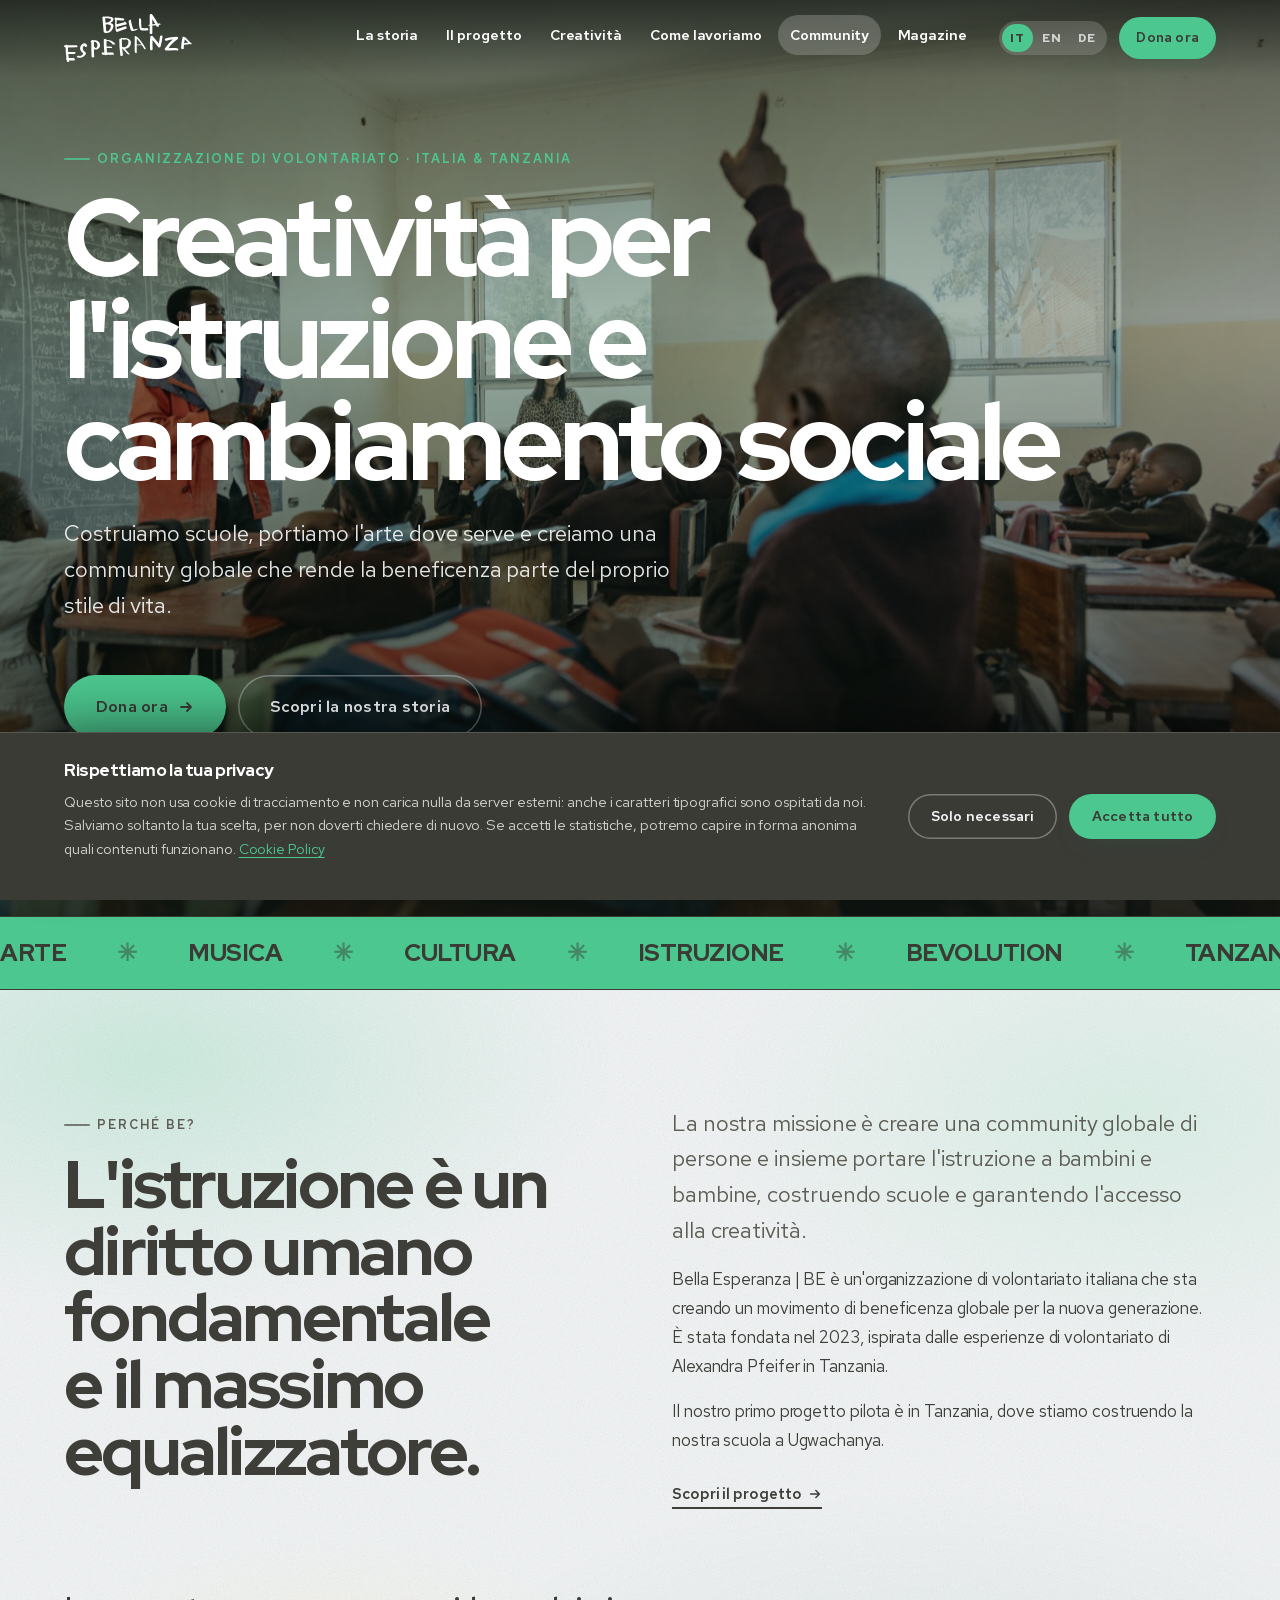
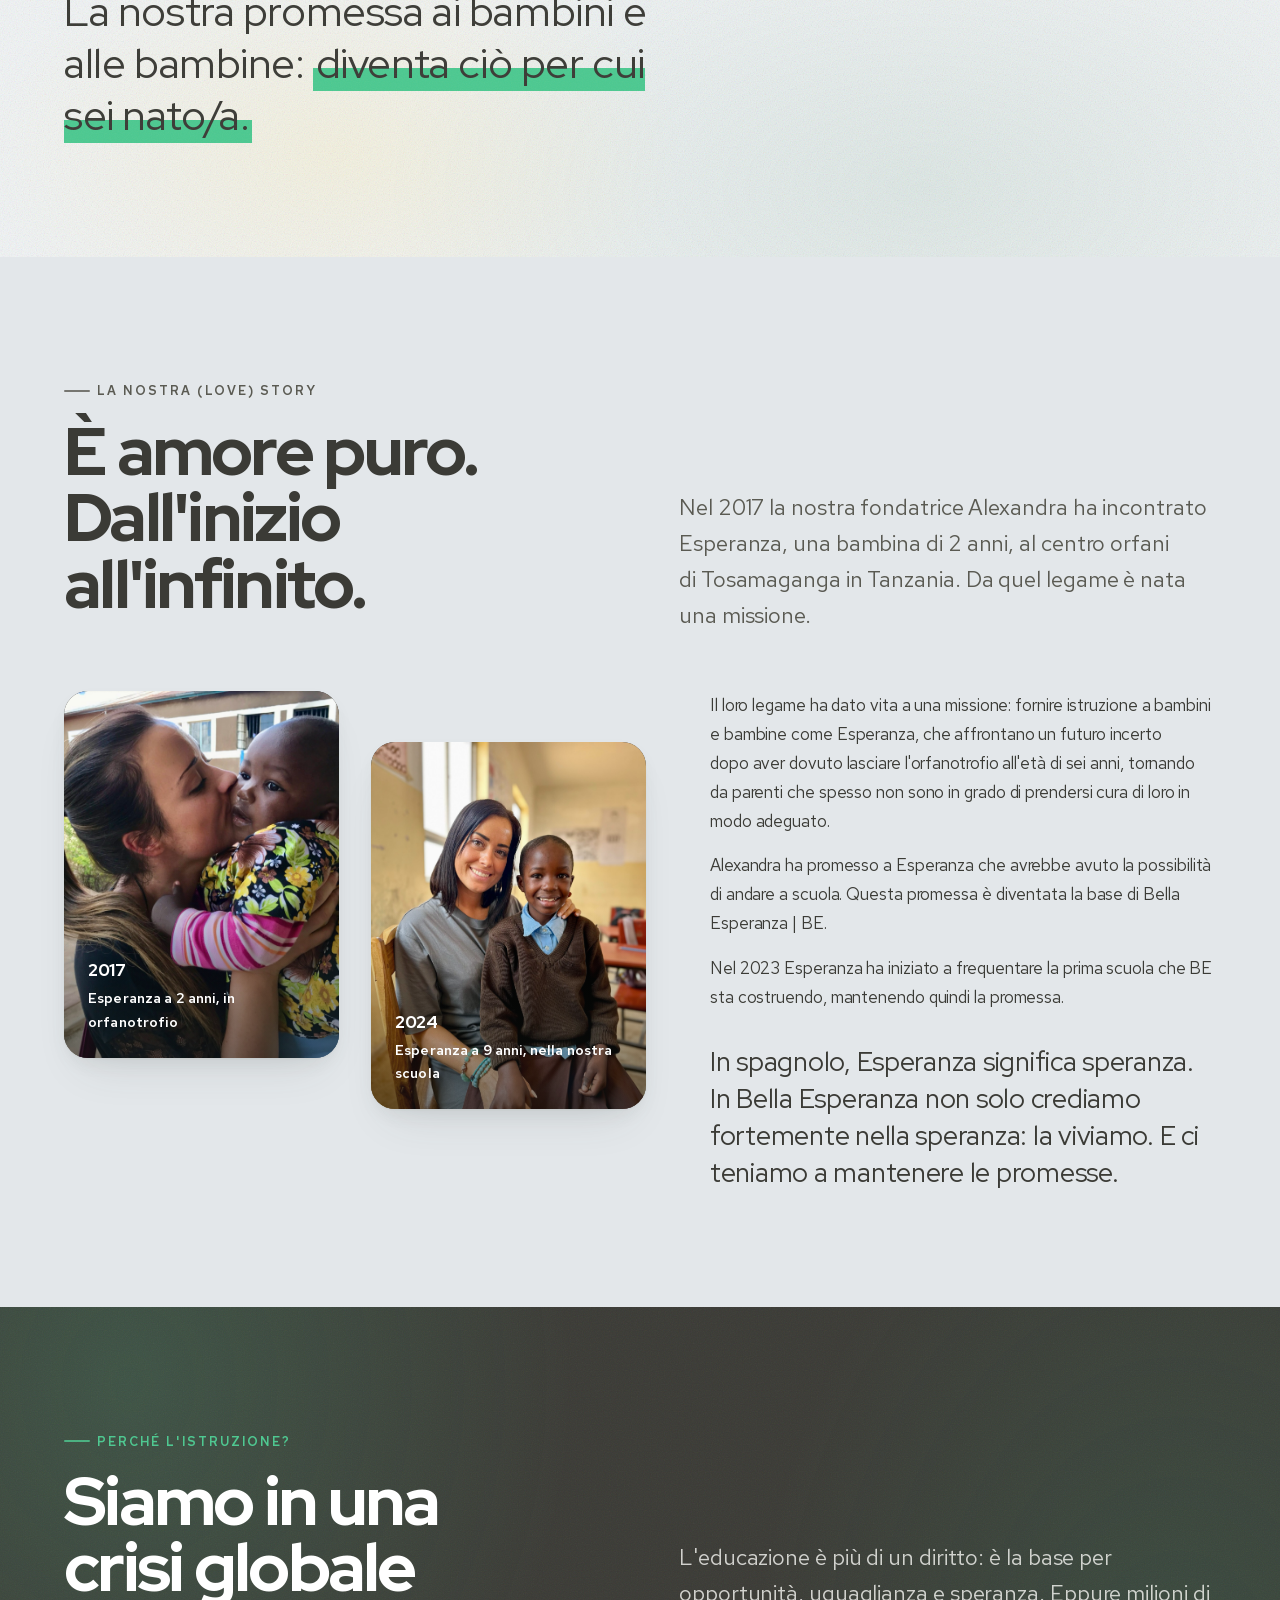
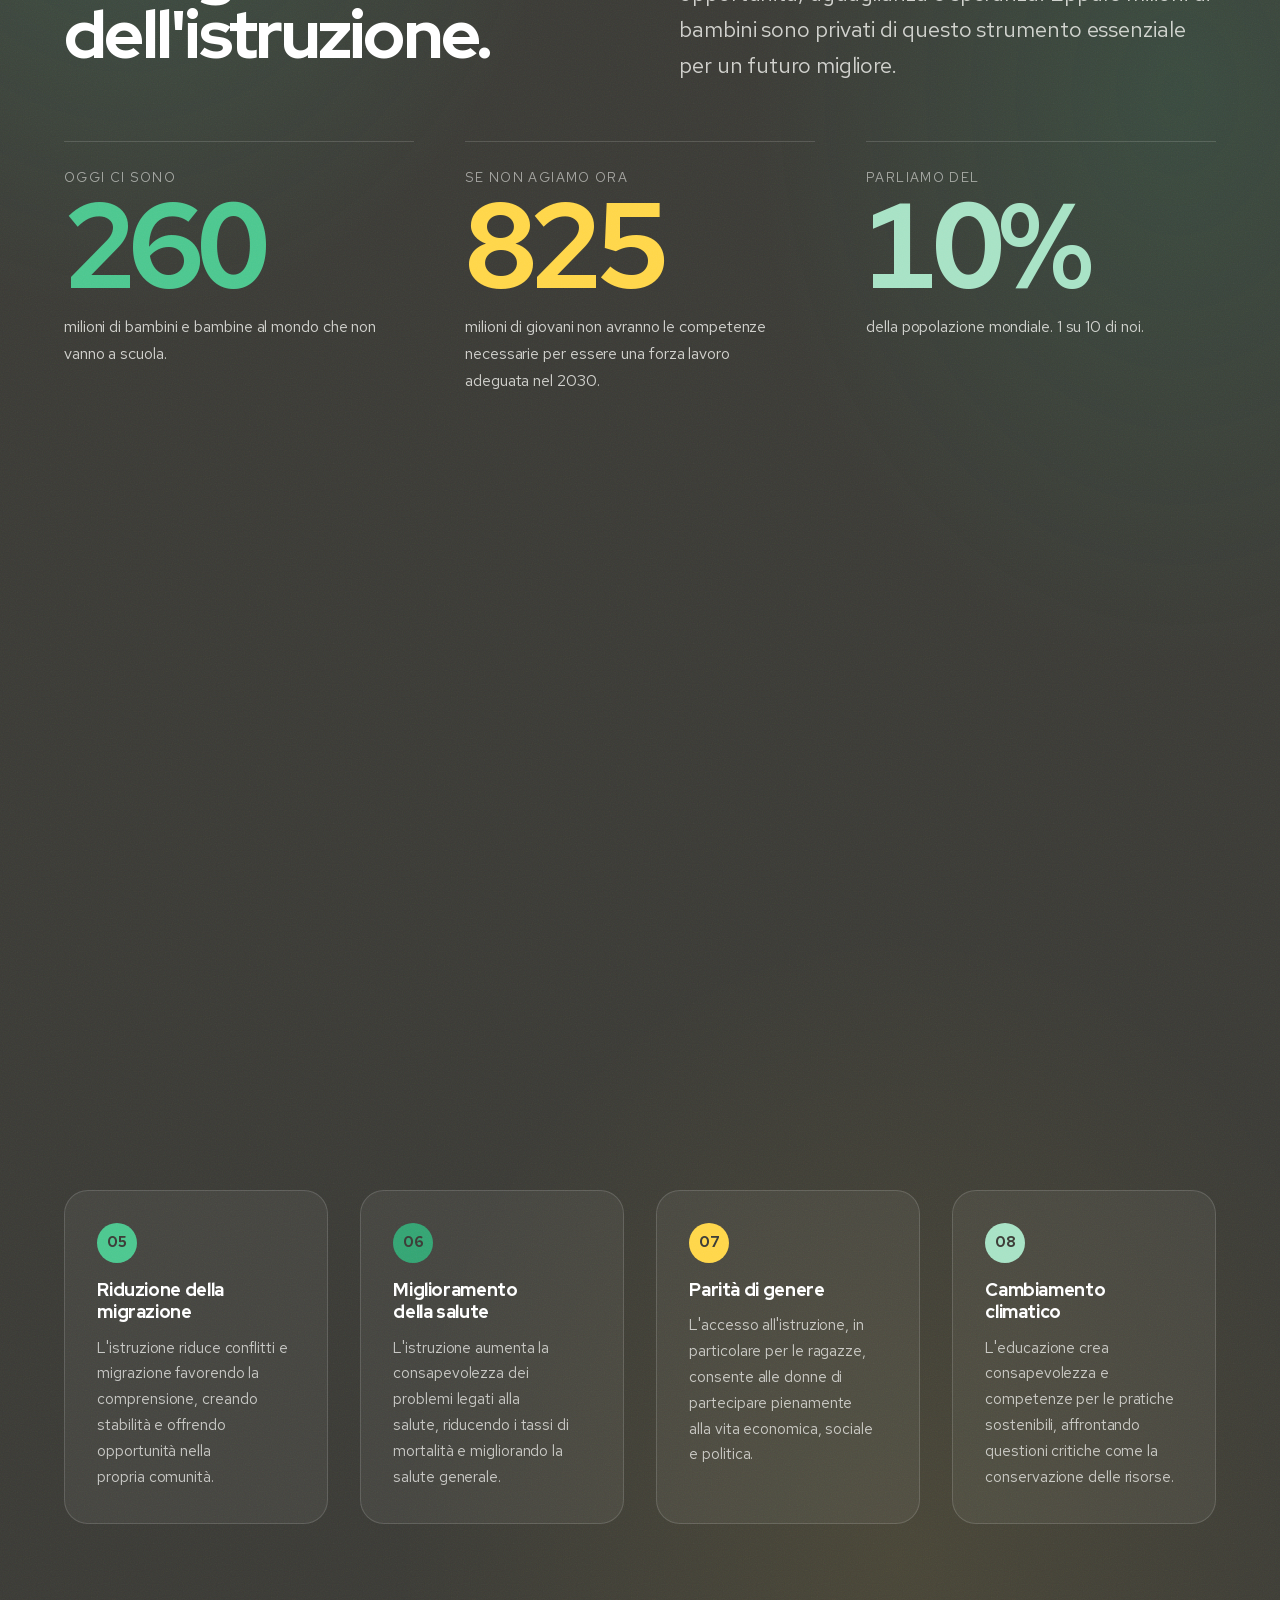
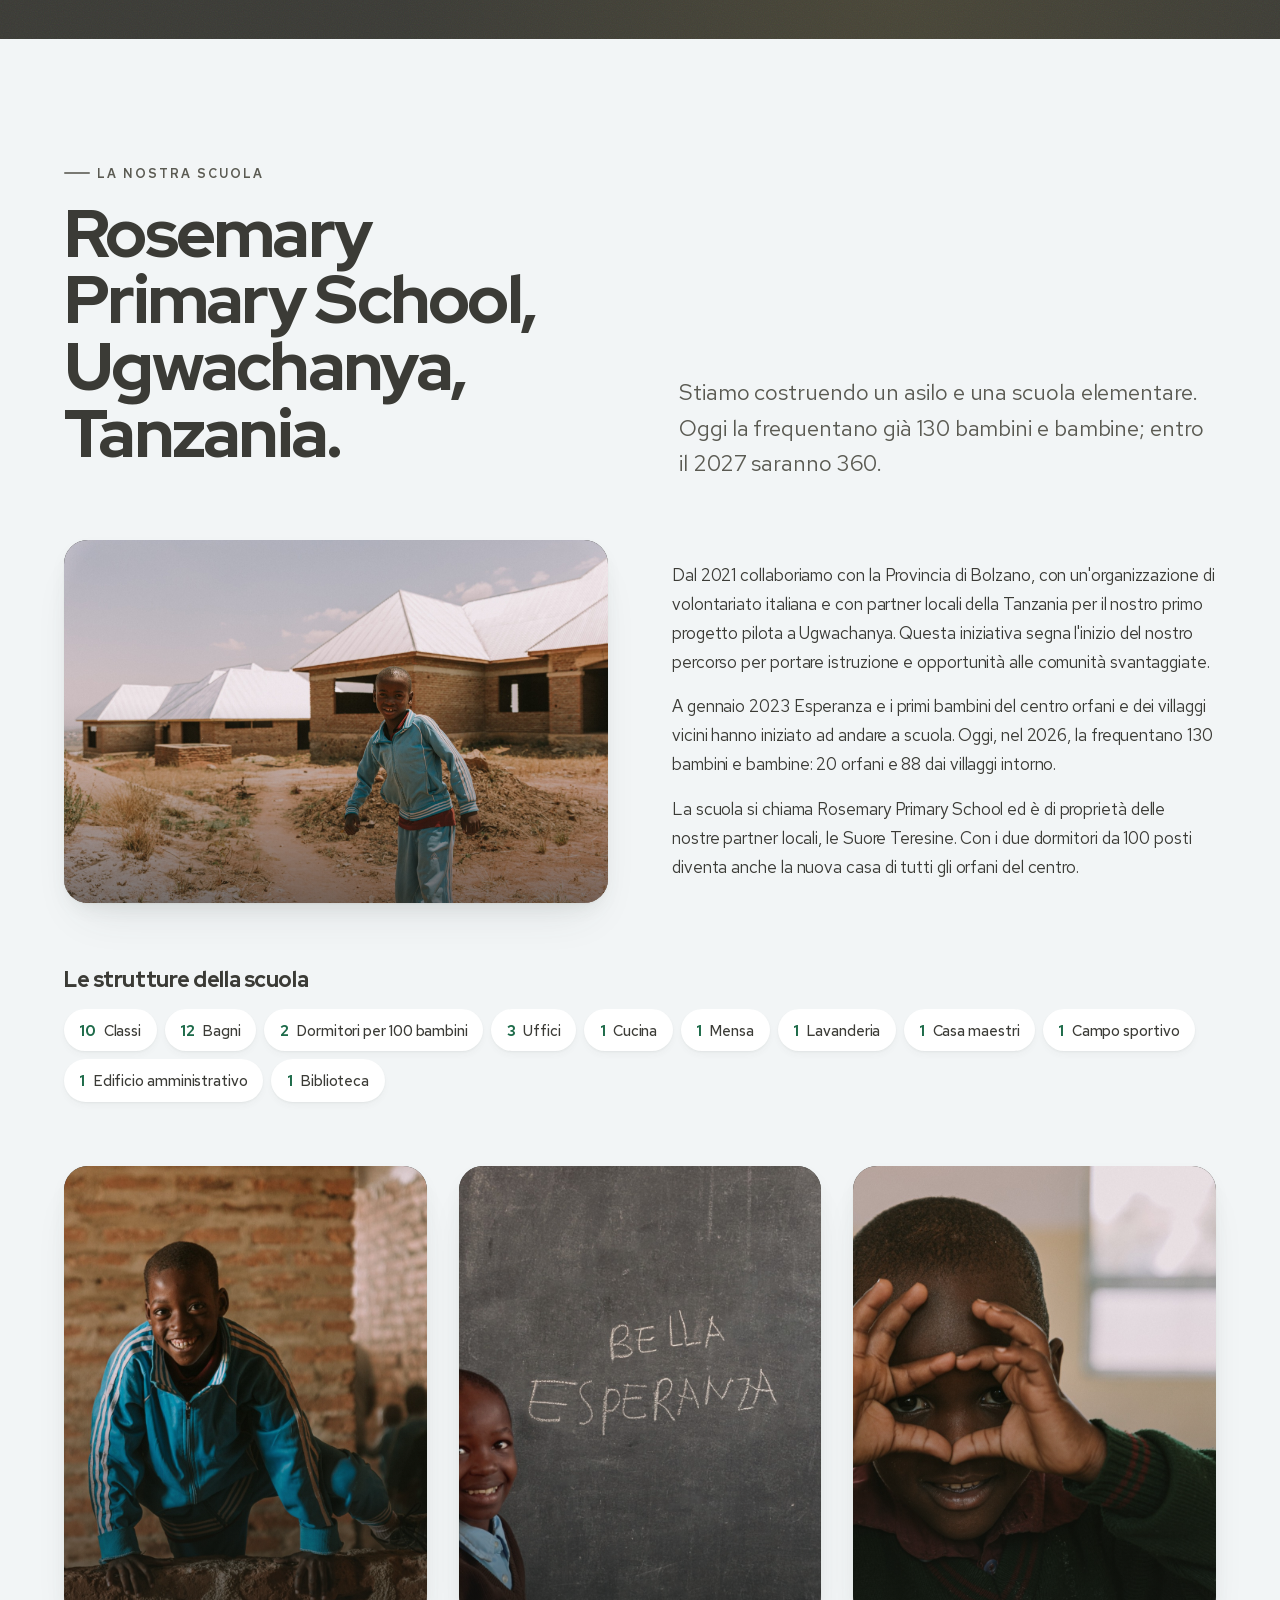
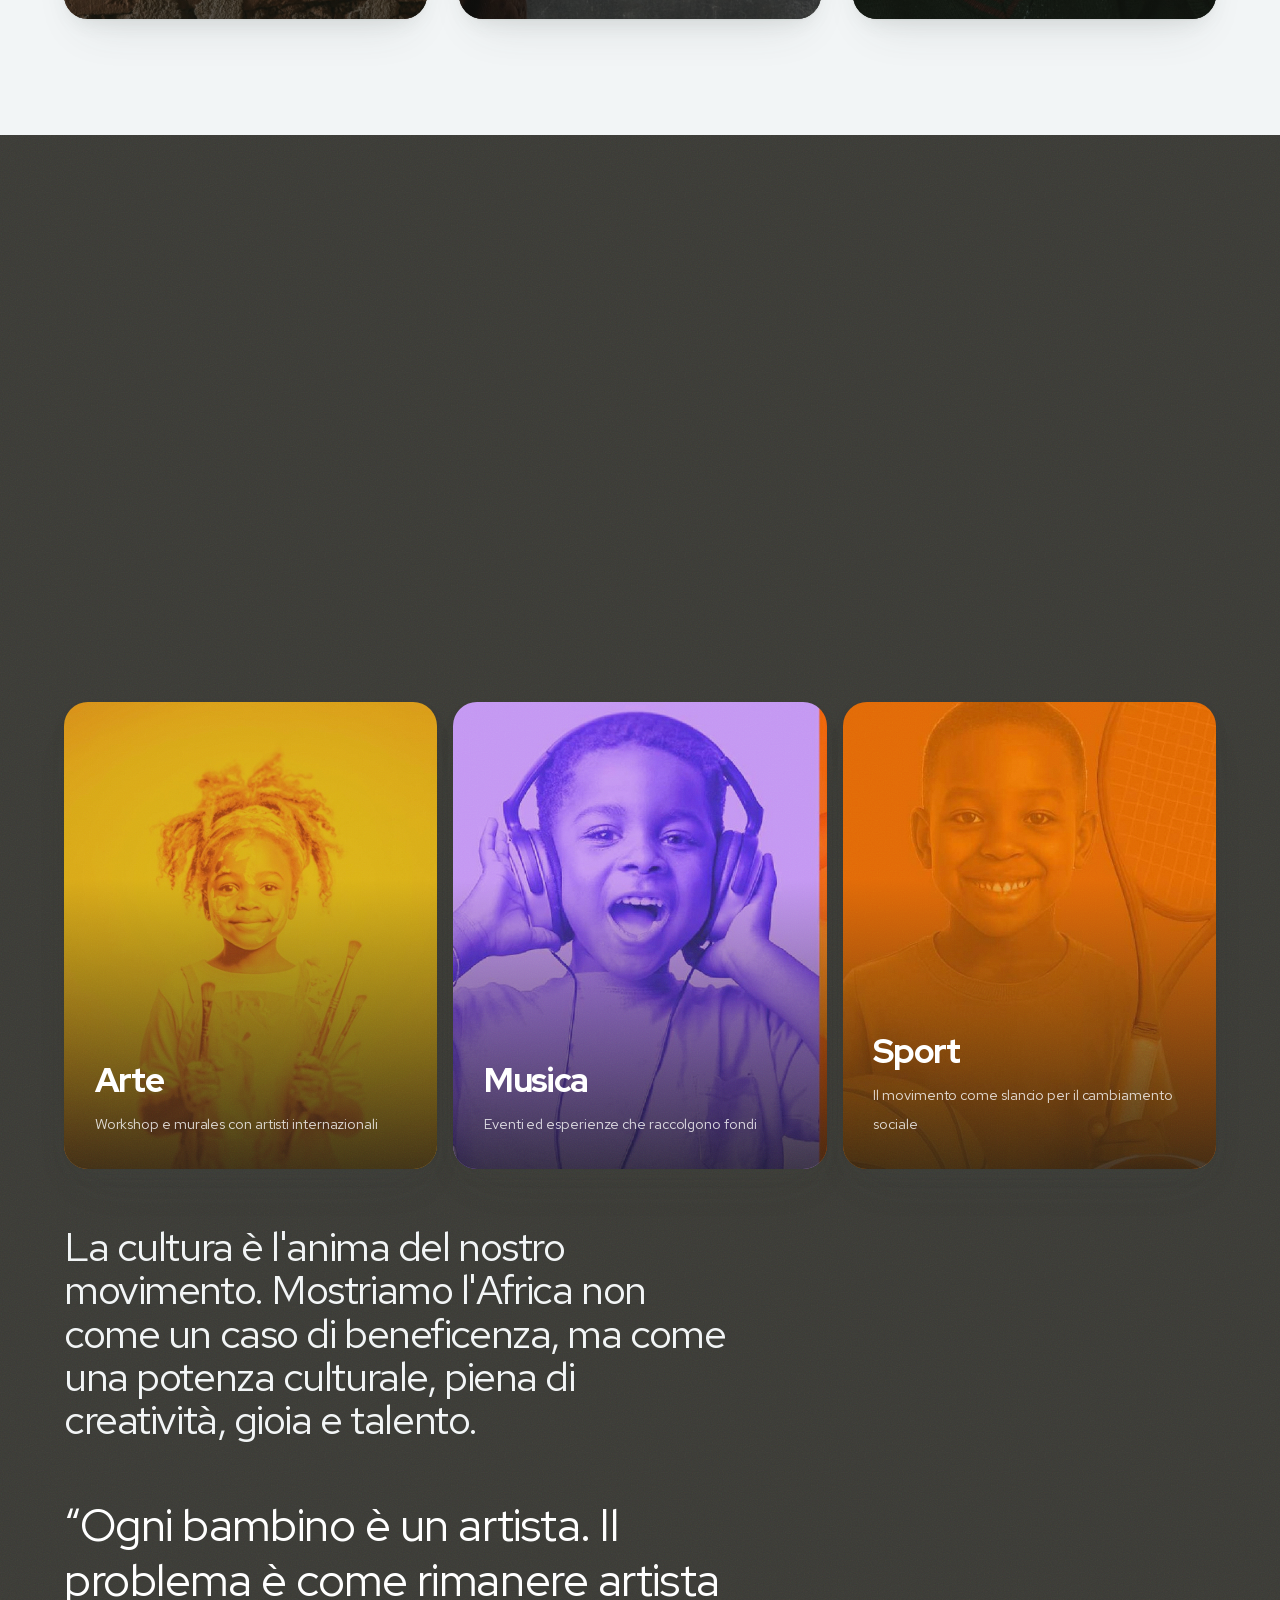
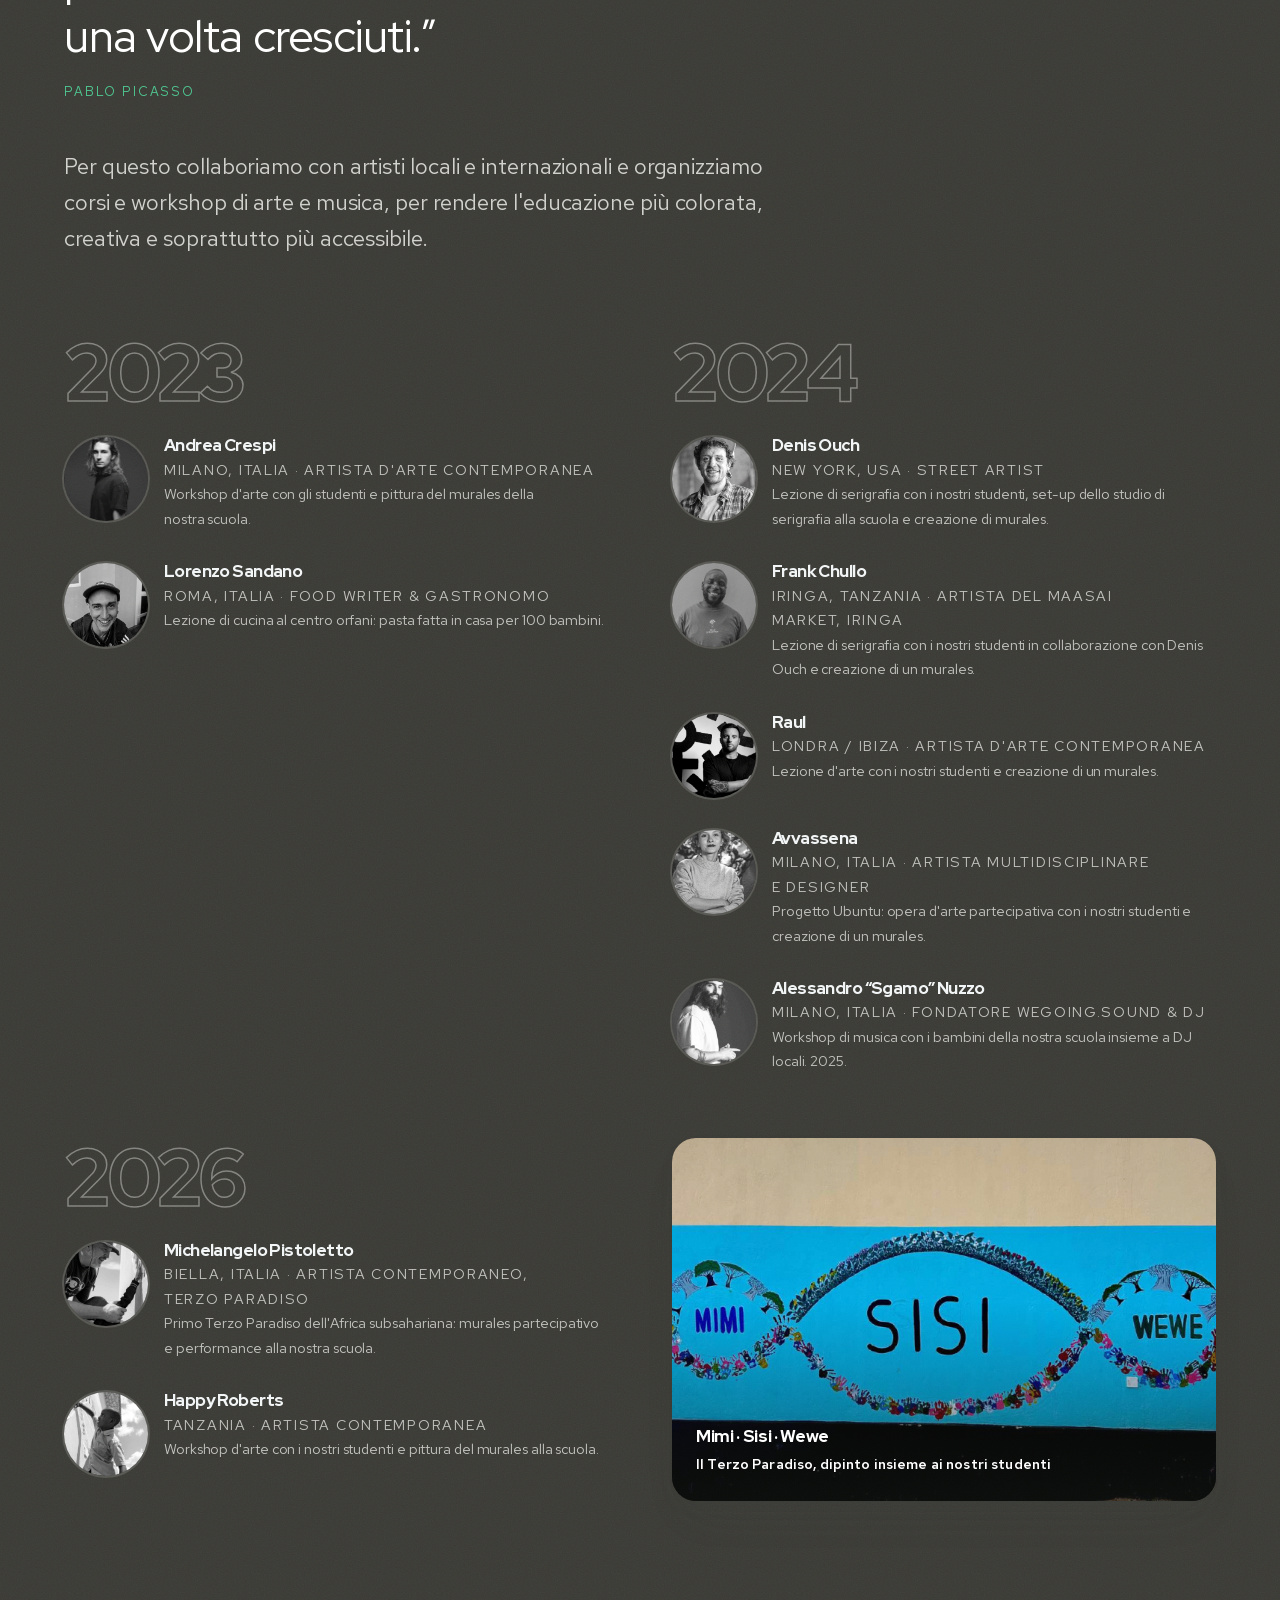
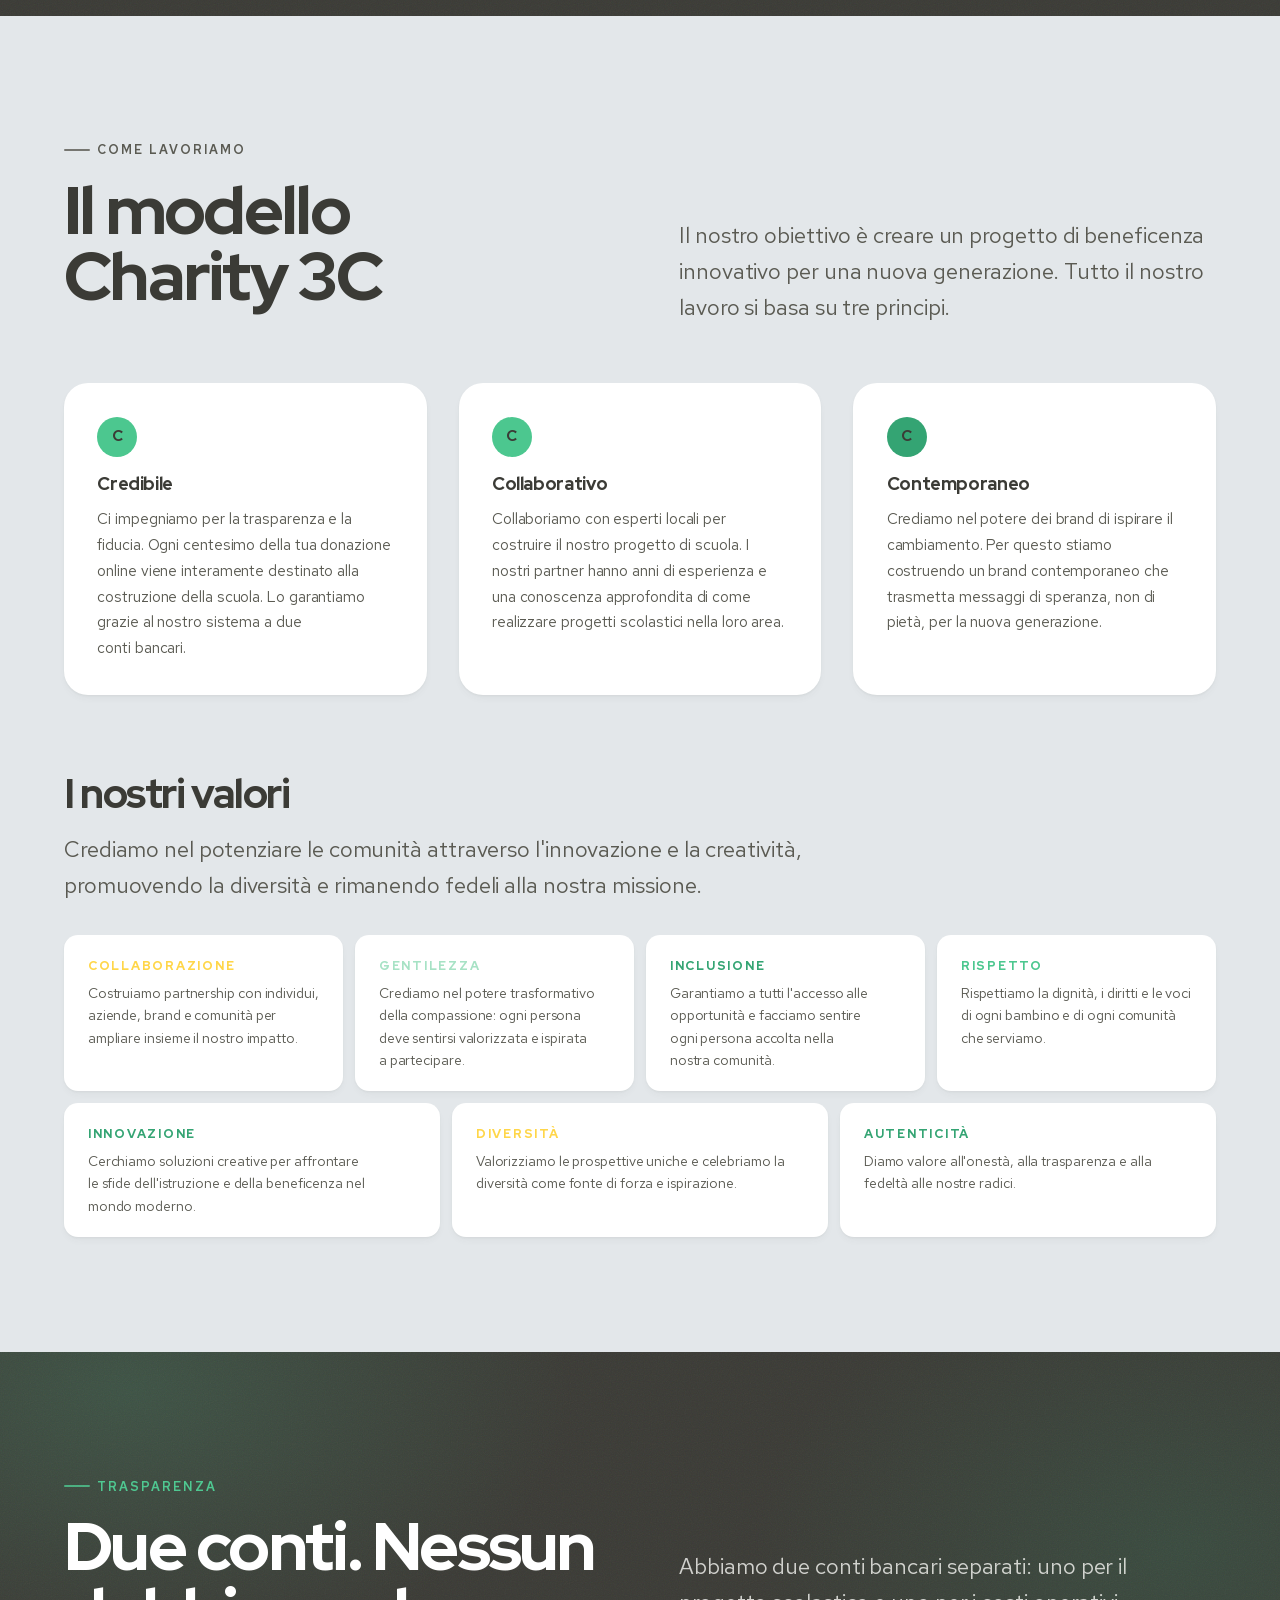
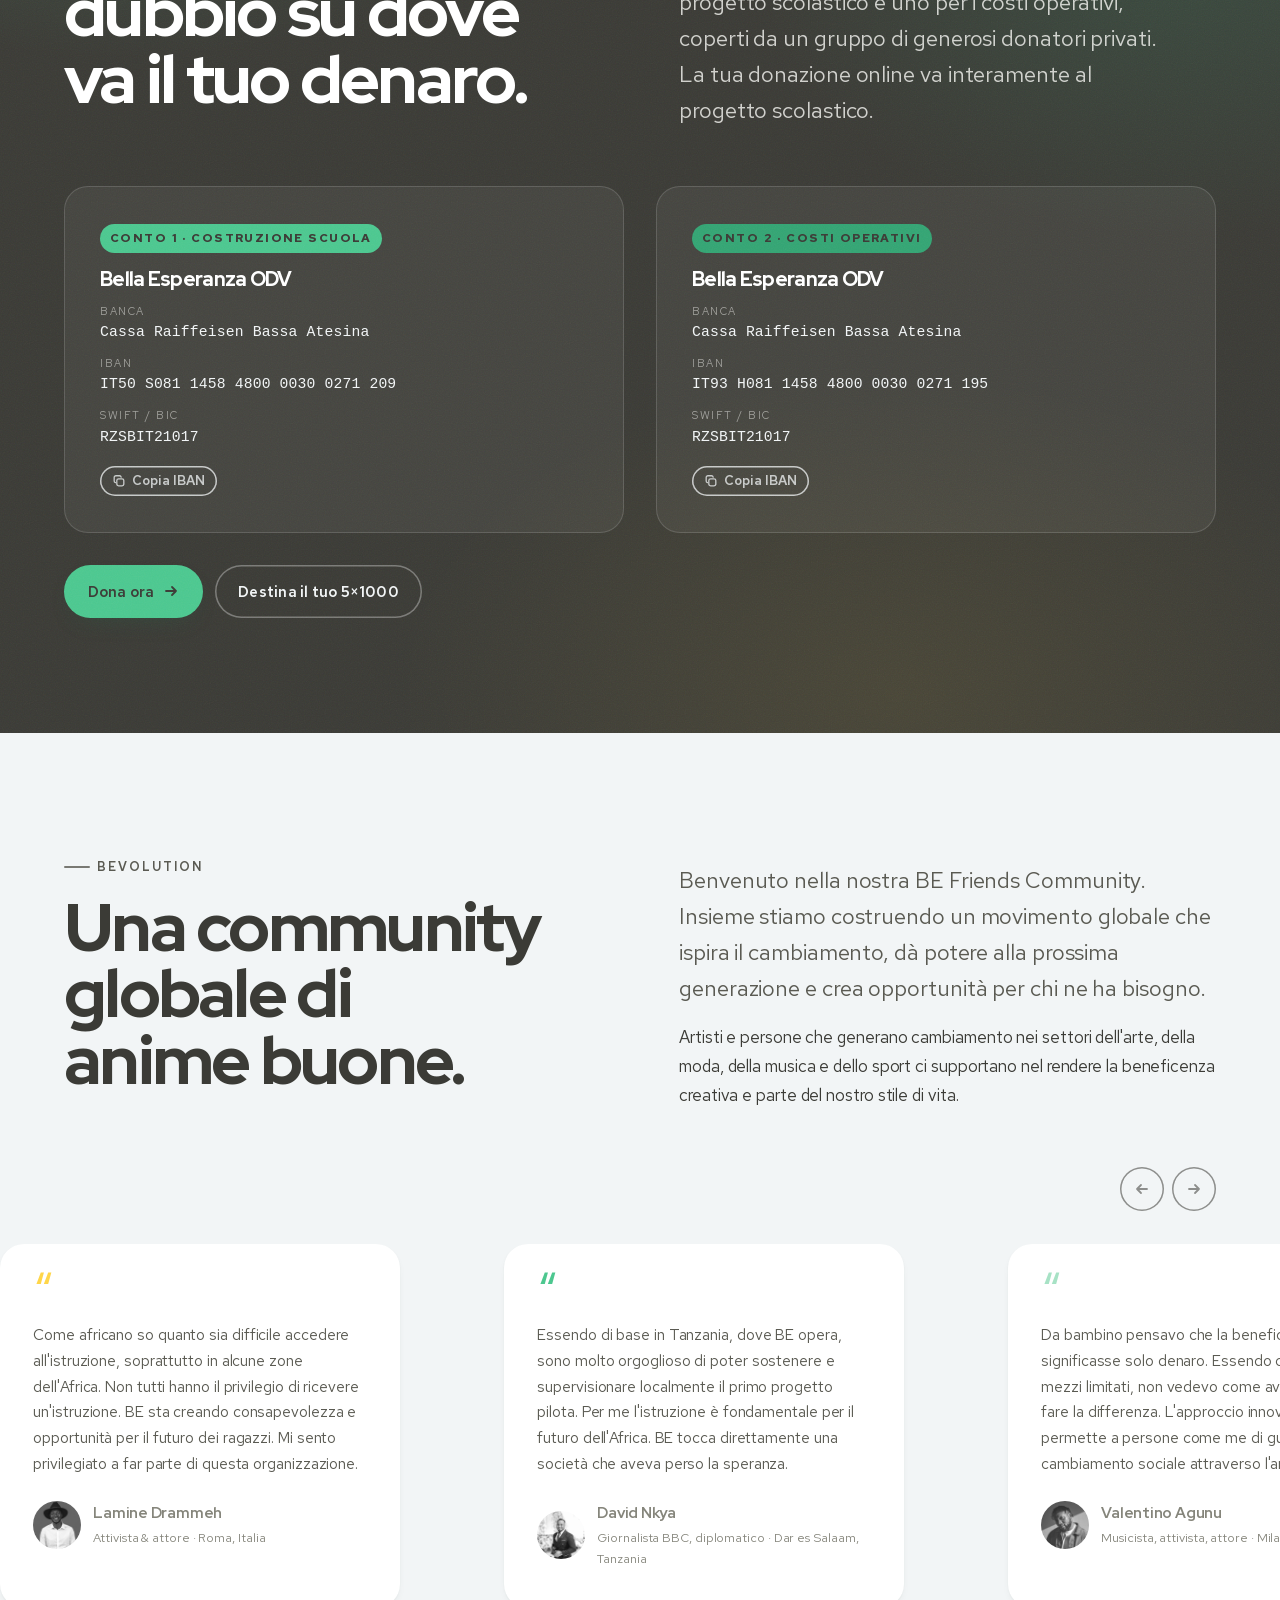
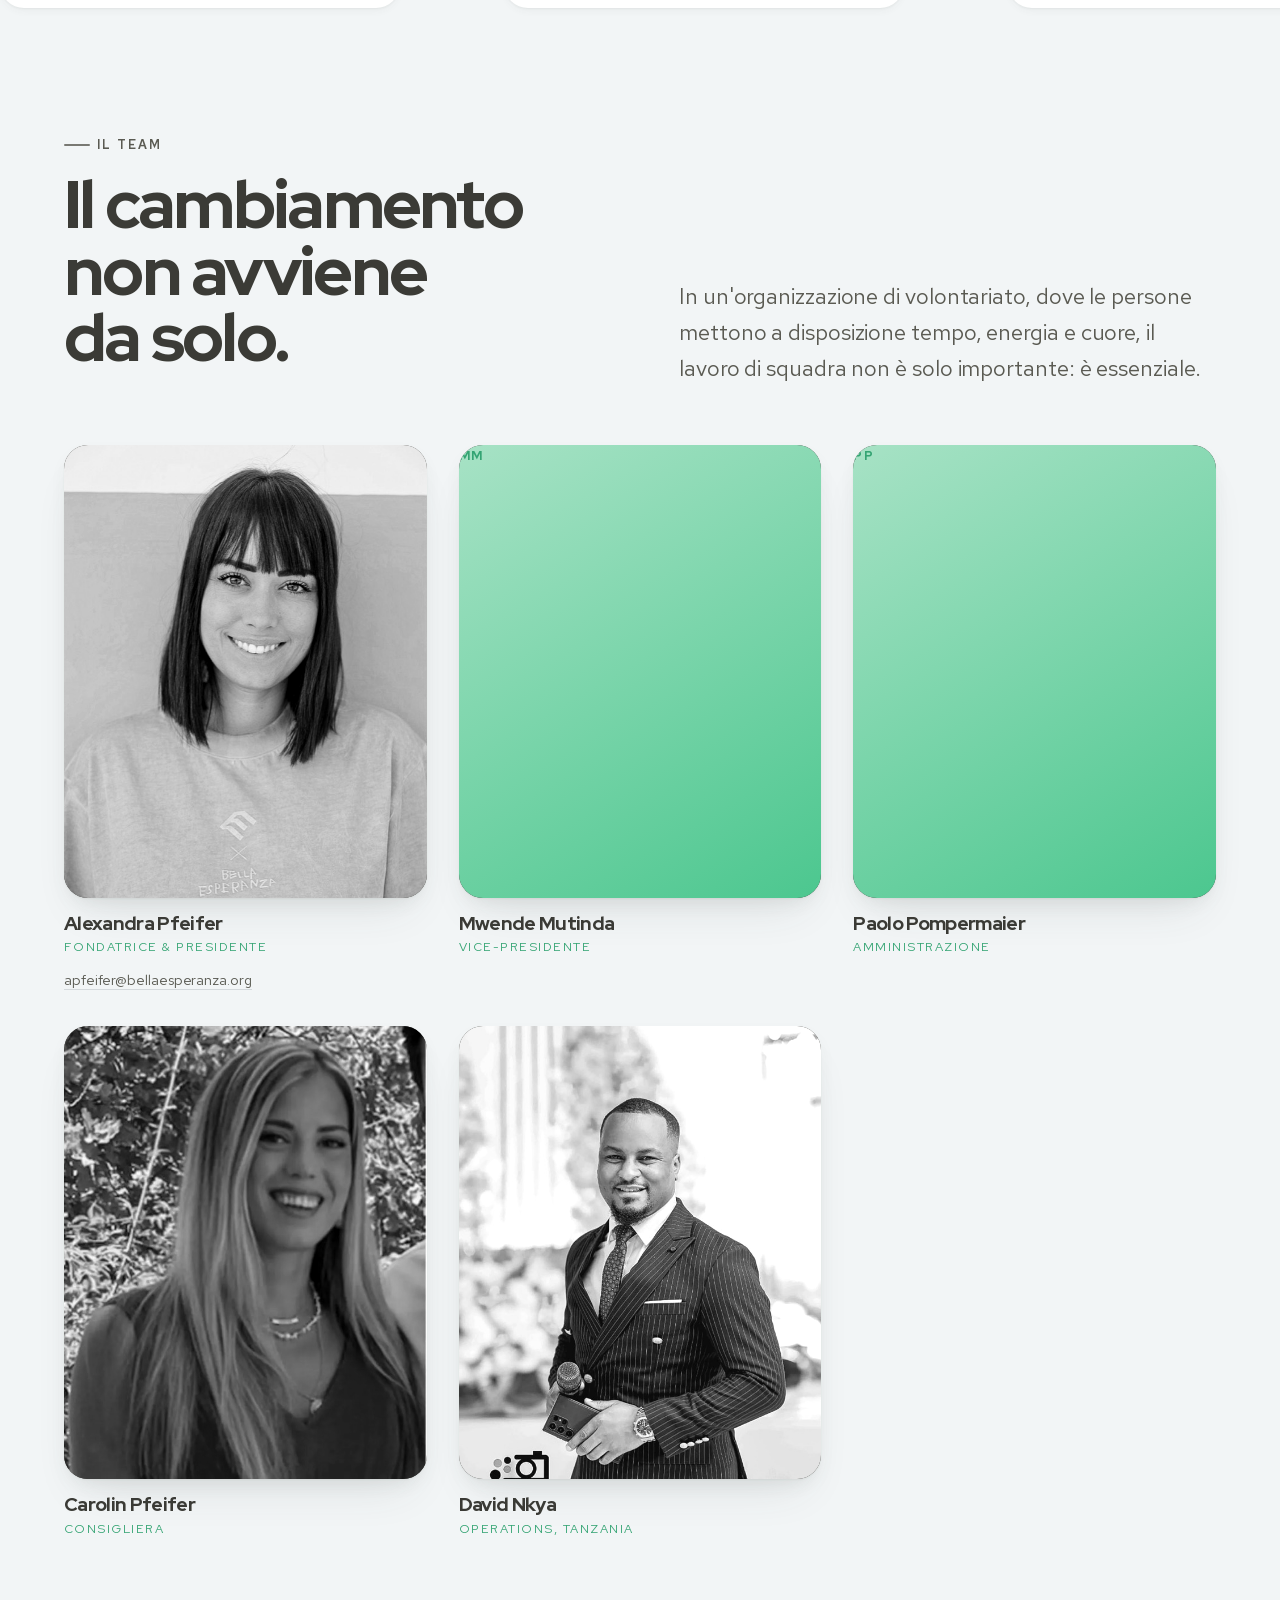
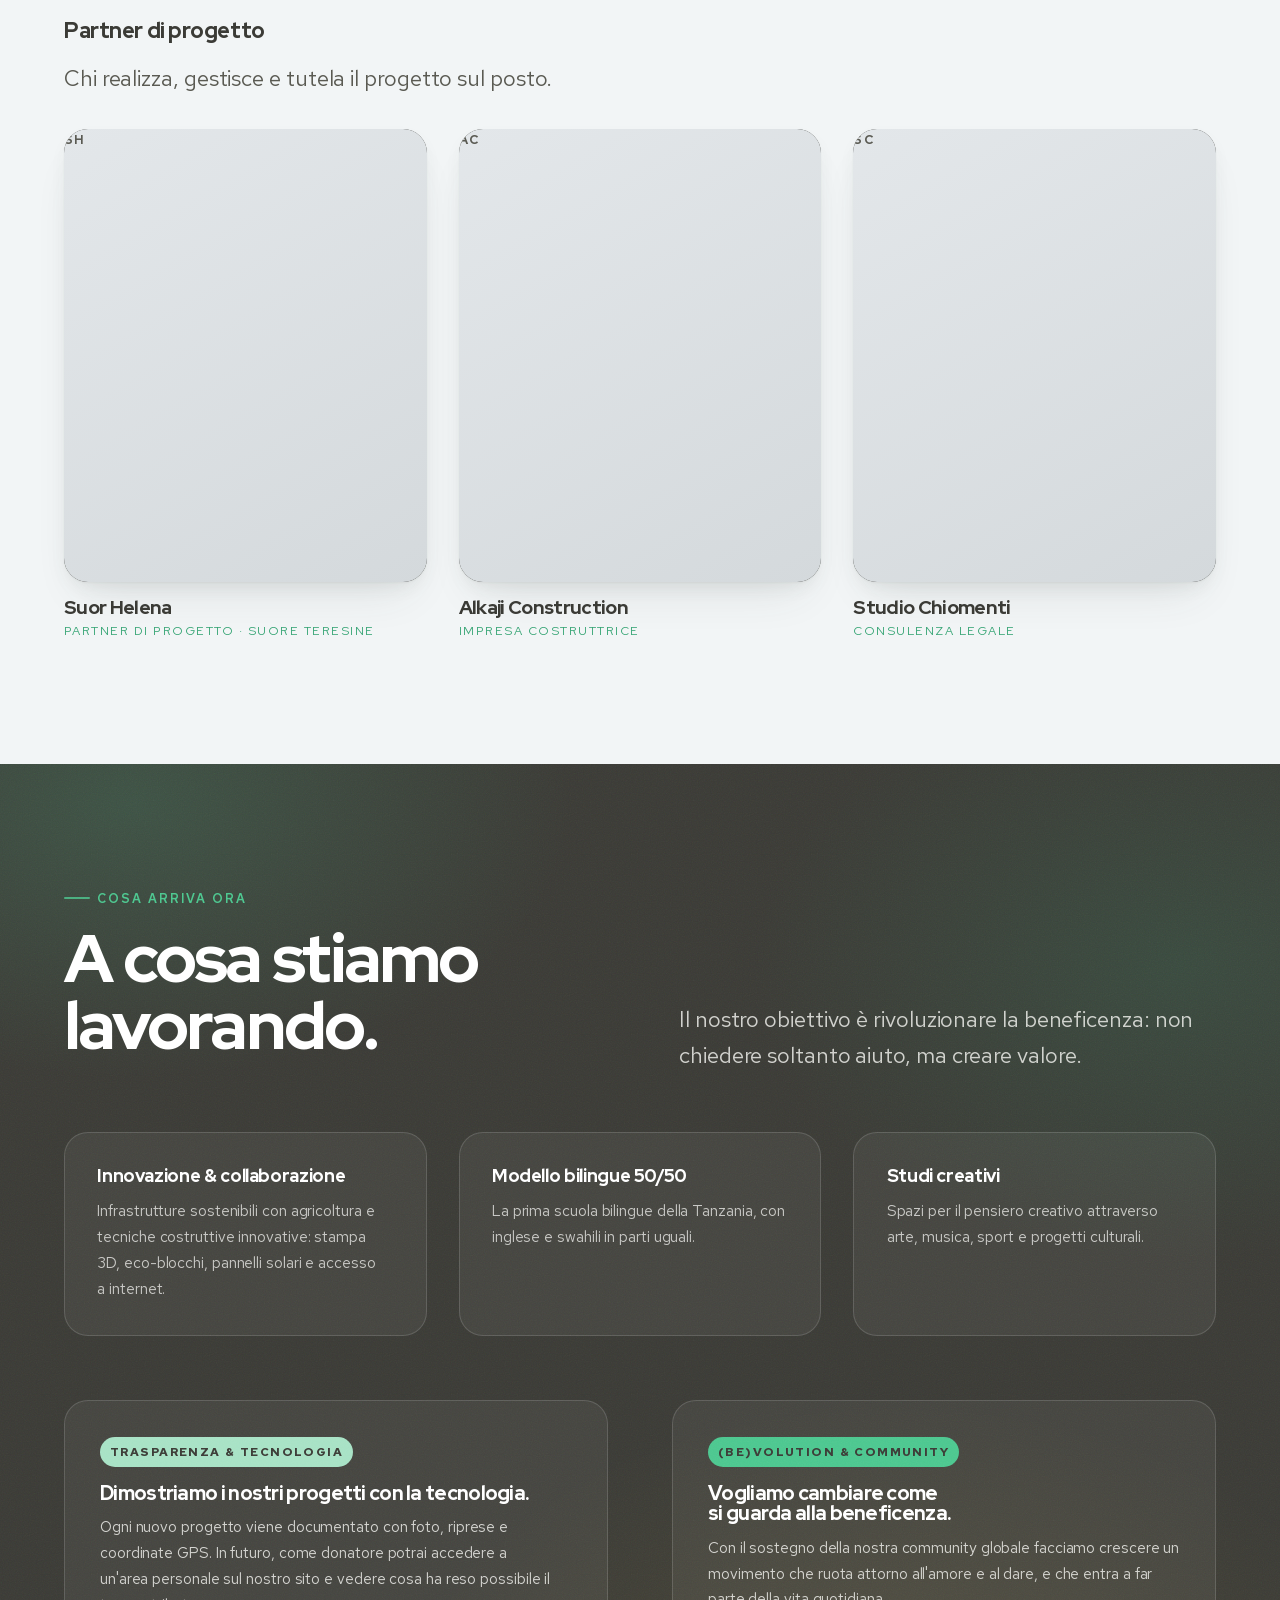
==== commit 1ffe79f3: "Inhalte aus der Praesentation 2026 eingearbeitet Schule - Heisst Rosemary Primary School, ist Kinder" ====
--- a/index.html
+++ b/index.html
@@ -134,8 +134,8 @@
           <span data-i18n="hero.stat2">delle donazioni online al progetto</span>
         </div>
         <div class="hero__stat">
-          <b>2023</b>
-          <span data-i18n="hero.stat3">anno di fondazione</span>
+          <b><span data-count="130">130</span></b>
+          <span data-i18n="hero.stat3">bambini già a scuola oggi</span>
         </div>
       </div>
     </div>
@@ -247,6 +247,9 @@
       </div>
     </div>
 
+    <p class="lede" style="margin-top:clamp(2rem,4vw,3rem);max-width:46ch" data-reveal data-i18n="edu.subsahara">Nell'Africa subsahariana quasi 1 bambino su 3 non va a scuola: il 29,5%.</p>
+    <p class="form-note" style="margin-top:var(--s-3)" data-reveal data-i18n="edu.sources">Fonti: Global Business Coalition for Education, UNESCO.</p>
+
     <p class="display-m" style="margin-top:clamp(3rem,6vw,5rem);max-width:20ch" data-reveal data-i18n="edu.pull">Le nuove generazioni sono il nostro futuro e i leader di domani. L'istruzione è potere.</p>
 
     <div class="grid grid--4" style="margin-top:clamp(2.5rem,5vw,4rem)">
@@ -300,9 +303,9 @@
     <div class="section-head">
       <div data-reveal>
         <p class="eyebrow" data-i18n="school.eyebrow">La nostra scuola</p>
-        <h2 class="display-l" data-i18n="school.title">Un inizio trasformativo a Ugwachanya, Tanzania.</h2>
-      </div>
-      <p class="lede" data-reveal style="--d:100ms" data-i18n="school.lede">La prima scuola elementare che stiamo costruendo darà accesso all'istruzione a 360 bambini e bambine entro il 2027.</p>
+        <h2 class="display-l" data-i18n="school.title">Rosemary Primary School, Ugwachanya, Tanzania.</h2>
+      </div>
+      <p class="lede" data-reveal style="--d:100ms" data-i18n="school.lede">Stiamo costruendo un asilo e una scuola elementare. Oggi la frequentano già 130 bambini e bambine; entro il 2027 saranno 360.</p>
     </div>
 
     <div class="split" style="margin-bottom:clamp(2.5rem,5vw,4rem)">
@@ -311,8 +314,8 @@
       </div>
       <div data-reveal style="--d:120ms">
         <p data-i18n="school.p1">Dal 2021 collaboriamo con la Provincia di Bolzano, con un'organizzazione di volontariato italiana e con partner locali della Tanzania per il nostro primo progetto pilota a Ugwachanya. Questa iniziativa segna l'inizio del nostro percorso per portare istruzione e opportunità alle comunità svantaggiate.</p>
-        <p data-i18n="school.p2">La scuola, gestita e amministrata dalle nostre partner locali, le Suore Teresine, rappresenta un esempio concreto del potere della collaborazione. Non offre solo istruzione, ma anche la possibilità di un futuro migliore per tutti i nostri studenti.</p>
-        <p data-i18n="school.p3">È progettata con attenzione per promuovere sia l'apprendimento che il benessere.</p>
+        <p data-i18n="school.p2">A gennaio 2023 Esperanza e i primi bambini del centro orfani e dei villaggi vicini hanno iniziato ad andare a scuola. Oggi, nel 2026, la frequentano 130 bambini e bambine: 20 orfani e 88 dai villaggi intorno.</p>
+        <p data-i18n="school.p3">La scuola si chiama Rosemary Primary School ed è di proprietà delle nostre partner locali, le Suore Teresine. Con i due dormitori da 100 posti diventa anche la nuova casa di tutti gli orfani del centro.</p>
       </div>
     </div>
 
@@ -353,7 +356,7 @@
         <p class="eyebrow" data-i18n="creative.eyebrow">Creatività</p>
         <h2 class="display-l" data-i18n="creative.title">L'arte non è per pochi privilegiati. Essere umani significa essere creativi.</h2>
       </div>
-      <p class="lede" data-reveal style="--d:100ms" data-i18n="creative.lede">Crediamo che la creatività, in tutte le sue forme, sia uno strumento d'istruzione e un incentivo per il cambiamento sociale. Usiamo il potere dell'arte, della musica e della cultura come veicoli principali di raccolta fondi.</p>
+      <p class="lede" data-reveal style="--d:100ms" data-i18n="creative.lede">Crediamo che la creatività, in tutte le sue forme, sia uno strumento d'istruzione e un incentivo per il cambiamento sociale. Usiamo i linguaggi universali dell'arte, della musica e dello sport come veicoli principali di raccolta fondi.</p>
     </div>
 
     <div class="pillars">
@@ -362,18 +365,20 @@
         <div class="pillar__label"><b data-i18n="creative.p1t">Arte</b><span data-i18n="creative.p1s">Workshop e murales con artisti internazionali</span></div>
       </article>
       <article class="pillar" data-reveal style="--d:110ms">
-        <img src="assets/img/pillar-music.jpg" alt="Un bambino ascolta la musica" loading="lazy" width="1200" height="1500">
+        <img src="assets/img/pillar-music.jpg" alt="Un bambino ascolta la musica" loading="lazy" width="592" height="1115">
         <div class="pillar__label"><b data-i18n="creative.p2t">Musica</b><span data-i18n="creative.p2s">Eventi ed esperienze che raccolgono fondi</span></div>
       </article>
       <article class="pillar" data-reveal style="--d:220ms">
-        <img src="assets/img/pillar-culture.jpg" alt="Ritratto di una bambina" loading="lazy" width="1200" height="1500">
-        <div class="pillar__label"><b data-i18n="creative.p3t">Cultura</b><span data-i18n="creative.p3s">Incontro tra culture, dall'Italia alla Tanzania</span></div>
-      </article>
-    </div>
-
-    <blockquote class="serif" style="margin:clamp(3rem,6vw,5rem) 0 0;font-size:clamp(1.5rem,3.6vw,2.8rem);line-height:1.24;max-width:24ch;color:var(--white)" data-reveal>
+        <img src="assets/img/pillar-sport.jpg" alt="Un bambino con racchetta e palloni" loading="lazy" width="549" height="1071">
+        <div class="pillar__label"><b data-i18n="creative.p3t">Sport</b><span data-i18n="creative.p3s">Il movimento come slancio per il cambiamento sociale</span></div>
+      </article>
+    </div>
+
+    <p class="display-m" style="margin-top:clamp(2.5rem,5vw,3.5rem);max-width:26ch" data-reveal data-i18n="creative.culture">La cultura è l'anima del nostro movimento. Mostriamo l'Africa non come un caso di beneficenza, ma come una potenza culturale, piena di creatività, gioia e talento.</p>
+
+    <blockquote class="serif" style="margin:clamp(2.5rem,5vw,3.5rem) 0 0;font-size:clamp(1.5rem,3.6vw,2.8rem);line-height:1.24;max-width:24ch;color:var(--white)" data-reveal>
       <span data-i18n="creative.quote">“Ogni bambino è un artista. Il problema è come rimanere artista una volta cresciuti.”</span>
-      <footer style="font-family:'Inter',sans-serif;font-style:normal;font-size:.82rem;letter-spacing:.14em;text-transform:uppercase;color:var(--accent);margin-top:1.25rem">Pablo Picasso</footer>
+      <footer style="font-family:'Red Hat Text',sans-serif;font-style:normal;font-size:.82rem;letter-spacing:.14em;text-transform:uppercase;color:var(--accent);margin-top:1.25rem">Pablo Picasso</footer>
     </blockquote>
 
     <p class="lede" style="margin-top:clamp(2rem,4vw,3rem);max-width:52ch" data-reveal data-i18n="creative.p4">Per questo collaboriamo con artisti locali e internazionali e organizziamo corsi e workshop di arte e musica, per rendere l'educazione più colorata, creativa e soprattutto più accessibile.</p>
@@ -416,8 +421,8 @@
           <div class="artist">
             <div class="artist__ph"><img src="assets/img/artist-franky.jpg" alt="Franky" loading="lazy" width="200" height="200"></div>
             <div>
-              <h4>Franky</h4>
-              <p class="artist__meta">Iringa, Tanzania · <span data-i18n="art.a4r">Artista di Iringa</span></p>
+              <h4>Frank Chullo</h4>
+              <p class="artist__meta">Iringa, Tanzania · <span data-i18n="art.a4r">Artista del Maasai Market, Iringa</span></p>
               <p data-i18n="art.a4d">Lezione di serigrafia con i nostri studenti in collaborazione con Denis Ouch e creazione di un murales.</p>
             </div>
           </div>
@@ -437,7 +442,44 @@
               <p data-i18n="art.a6d">Progetto Ubuntu: opera d'arte partecipativa con i nostri studenti e creazione di un murales.</p>
             </div>
           </div>
-        </div>
+          <div class="artist">
+            <div class="artist__ph"><img src="assets/img/artist-sgamo.jpg" alt="Alessandro „Sgamo“ Nuzzo" loading="lazy" width="200" height="200"></div>
+            <div>
+              <h4>Alessandro “Sgamo” Nuzzo</h4>
+              <p class="artist__meta">Milano, Italia · <span data-i18n="art.a7r">Fondatore wegoing.sound &amp; DJ</span></p>
+              <p data-i18n="art.a7d">Workshop di musica con i bambini della nostra scuola insieme a DJ locali. 2025.</p>
+            </div>
+          </div>
+        </div>
+      </div>
+    </div>
+
+    <div class="split split--top" style="margin-top:clamp(2.5rem,5vw,4rem)">
+      <div data-reveal>
+        <p class="tl-year">2026</p>
+        <div class="grid" style="gap:var(--s-6)">
+          <div class="artist">
+            <div class="artist__ph"><img src="assets/img/mag-pistoletto.jpg" alt="Michelangelo Pistoletto" loading="lazy" width="200" height="200"></div>
+            <div>
+              <h4>Michelangelo Pistoletto</h4>
+              <p class="artist__meta">Biella, Italia · <span data-i18n="art.a8r">Artista contemporaneo, Terzo Paradiso</span></p>
+              <p data-i18n="art.a8d">Primo Terzo Paradiso dell'Africa subsahariana: murales partecipativo e performance alla nostra scuola.</p>
+            </div>
+          </div>
+          <div class="artist">
+            <div class="artist__ph"><img src="assets/img/mural-boy.jpg" alt="" loading="lazy" width="200" height="200"></div>
+            <div>
+              <h4>Happy Roberts</h4>
+              <p class="artist__meta">Tanzania · <span data-i18n="art.a9r">Artista contemporanea</span></p>
+              <p data-i18n="art.a9d">Workshop d'arte con i nostri studenti e pittura del murales alla scuola.</p>
+            </div>
+          </div>
+        </div>
+      </div>
+
+      <div class="frame ratio-3-2 frame--hover" data-reveal style="--d:140ms">
+        <img src="assets/img/mural-sisi.jpg" alt="Il murales „Mimi Sisi Wewe“ alla nostra scuola" loading="lazy" width="1600" height="909">
+        <figcaption class="frame__cap"><b>Mimi · Sisi · Wewe</b><span data-i18n="art.mural">Il Terzo Paradiso, dipinto insieme ai nostri studenti</span></figcaption>
       </div>
     </div>
   </div>
@@ -511,7 +553,7 @@
         </dl>
         <button class="copy-btn" type="button" data-copy="IT50S0811458480000300271209">
           <svg width="14" height="14" viewBox="0 0 16 16" fill="none" aria-hidden="true"><rect x="5.5" y="5.5" width="8" height="8" rx="2" stroke="currentColor" stroke-width="1.5"/><path d="M10.5 3.5A2 2 0 0 0 8.5 2H4.5a2 2 0 0 0-2 2v4a2 2 0 0 0 1.5 1.94" stroke="currentColor" stroke-width="1.5" stroke-linecap="round"/></svg>
-          <span class="copy-label" data-idle="Copia IBAN" data-done="Copiato!" data-i18n-idle="ui.copyIban" data-i18n-done="ui.copied">Copia IBAN</span>
+          <span class="copy-label" data-idle="Copia IBAN" data-done="Copiato!" data-i18n="ui.copyIban" data-i18n-idle="ui.copyIban" data-i18n-done="ui.copied">Copia IBAN</span>
         </button>
       </div>
 
@@ -525,7 +567,7 @@
         </dl>
         <button class="copy-btn" type="button" data-copy="IT93H0811458480000300271195">
           <svg width="14" height="14" viewBox="0 0 16 16" fill="none" aria-hidden="true"><rect x="5.5" y="5.5" width="8" height="8" rx="2" stroke="currentColor" stroke-width="1.5"/><path d="M10.5 3.5A2 2 0 0 0 8.5 2H4.5a2 2 0 0 0-2 2v4a2 2 0 0 0 1.5 1.94" stroke="currentColor" stroke-width="1.5" stroke-linecap="round"/></svg>
-          <span class="copy-label" data-idle="Copia IBAN" data-done="Copiato!" data-i18n-idle="ui.copyIban" data-i18n-done="ui.copied">Copia IBAN</span>
+          <span class="copy-label" data-idle="Copia IBAN" data-done="Copiato!" data-i18n="ui.copyIban" data-i18n-idle="ui.copyIban" data-i18n-done="ui.copied">Copia IBAN</span>
         </button>
       </div>
     </div>
@@ -676,6 +718,47 @@
           <span data-i18n="team.p3">Consulenza legale</span>
         </article>
         </div>
+      </div>
+    </div>
+  </div>
+</section>
+
+<!-- ========================================================== PROSSIMI -->
+<section class="section section--dark mesh grain" id="prossimi">
+  <div class="wrap">
+    <div class="section-head">
+      <div data-reveal>
+        <p class="eyebrow" data-i18n="next.eyebrow">Cosa arriva ora</p>
+        <h2 class="display-l" data-i18n="next.title">A cosa stiamo lavorando.</h2>
+      </div>
+      <p class="lede" data-reveal style="--d:100ms" data-i18n="next.lede">Il nostro obiettivo è rivoluzionare la beneficenza: non chiedere soltanto aiuto, ma creare valore.</p>
+    </div>
+
+    <div class="grid grid--3">
+      <article class="card" data-reveal style="--card-accent:var(--accent)">
+        <h3 data-i18n="next.c1t">Innovazione &amp; collaborazione</h3>
+        <p data-i18n="next.c1p">Infrastrutture sostenibili con agricoltura e tecniche costruttive innovative: stampa 3D, eco-blocchi, pannelli solari e accesso a internet.</p>
+      </article>
+      <article class="card" data-reveal style="--d:110ms;--card-accent:var(--accent-d)">
+        <h3 data-i18n="next.c2t">Modello bilingue 50/50</h3>
+        <p data-i18n="next.c2p">La prima scuola bilingue della Tanzania, con inglese e swahili in parti uguali.</p>
+      </article>
+      <article class="card" data-reveal style="--d:220ms;--card-accent:var(--sun)">
+        <h3 data-i18n="next.c3t">Studi creativi</h3>
+        <p data-i18n="next.c3p">Spazi per il pensiero creativo attraverso arte, musica, sport e progetti culturali.</p>
+      </article>
+    </div>
+
+    <div class="split split--top" style="margin-top:clamp(2.5rem,5vw,4rem)">
+      <div class="acct" data-reveal style="--acct-accent:var(--accent-soft)">
+        <span class="acct__tag" style="--acct-accent:var(--accent-soft)" data-i18n="next.tag1">Trasparenza &amp; tecnologia</span>
+        <h3 data-i18n="next.t1">Dimostriamo i nostri progetti con la tecnologia.</h3>
+        <p style="font-size:.95rem;color:rgba(250,250,246,.78)" data-i18n="next.t1p">Ogni nuovo progetto viene documentato con foto, riprese e coordinate GPS. In futuro, come donatore potrai accedere a un'area personale sul nostro sito e vedere cosa ha reso possibile il tuo contributo.</p>
+      </div>
+      <div class="acct" data-reveal style="--d:120ms;--acct-accent:var(--accent)">
+        <span class="acct__tag" style="--acct-accent:var(--accent)" data-i18n="next.tag2">(BE)volution &amp; community</span>
+        <h3 data-i18n="next.t2">Vogliamo cambiare come si guarda alla beneficenza.</h3>
+        <p style="font-size:.95rem;color:rgba(250,250,246,.78)" data-i18n="next.t2p">Con il sostegno della nostra community globale facciamo crescere un movimento che ruota attorno all'amore e al dare, e che entra a far parte della vita quotidiana.</p>
       </div>
     </div>
   </div>
@@ -745,6 +828,40 @@
         <a class="btn btn--ghost btn--lg" href="magazine.html" data-i18n="cocreate.cases">Guarda le collaborazioni</a>
       </div>
     </div>
+
+    <div class="grid grid--3" style="margin-top:clamp(2.5rem,5vw,4rem)">
+      <article class="card" data-reveal style="--card-accent:var(--accent)">
+        <h3 data-i18n="corp.c1t">Impatto visibile e misurabile</h3>
+        <p data-i18n="corp.c1p">Dalle aule agli arredi fino al materiale quotidiano: ogni contributo è legato a un risultato concreto e a un avanzamento visibile sul posto. Condividiamo aggiornamenti, traguardi e risultati.</p>
+      </article>
+      <article class="card" data-reveal style="--d:110ms;--card-accent:var(--accent-d)">
+        <h3 data-i18n="corp.c2t">Ciò che i clienti si aspettano</h3>
+        <p data-i18n="corp.c2p">Il 78% dei consumatori si aspetta che le aziende contribuiscano al bene comune; il 62% resta fedele a marchi che sostengono cause come l'istruzione. (Fonte: McKinsey &amp; Co.)</p>
+      </article>
+      <article class="card" data-reveal style="--d:220ms;--card-accent:var(--sun)">
+        <h3 data-i18n="corp.c3t">Valore di marca e vantaggi fiscali</h3>
+        <p data-i18n="corp.c3p">Per i privati: detrazione IRPEF del 30% fino a 30.000 €, oppure deduzione fino al 10% del reddito dichiarato. Per le aziende: deduzione fino al 10% del reddito, con l'eccedenza deducibile nei quattro anni successivi.</p>
+      </article>
+    </div>
+
+    <div class="split split--top" style="margin-top:clamp(2rem,4vw,3rem)">
+      <div data-reveal>
+        <h3 class="display-s" data-i18n="corp.offerTitle">Cosa offriamo</h3>
+        <ul style="color:var(--ink-3);font-size:.95rem">
+          <li data-i18n="corp.o1"><b>Visibilità autentica</b> sui nostri canali: social, sito, newsletter e report annuali.</li>
+          <li data-i18n="corp.o2"><b>Reporting tracciabile</b> con dati chiari, metriche d'impatto e storie di persone.</li>
+          <li data-i18n="corp.o3"><b>Racconto condiviso</b> e narrazioni co-firmate che rispecchiano valori comuni.</li>
+        </ul>
+      </div>
+      <div data-reveal style="--d:120ms">
+        <h3 class="display-s" data-i18n="corp.offerTitle2">Per il vostro team</h3>
+        <ul style="color:var(--ink-3);font-size:.95rem">
+          <li data-i18n="corp.o4"><b>Visite alla scuola</b> in Tanzania, con incontri diretti con la comunità locale.</li>
+          <li data-i18n="corp.o5"><b>Team building d'impatto</b>: murales, laboratori creativi, contenuti esclusivi per la comunicazione interna.</li>
+          <li data-i18n="corp.o6"><b>Progetti su misura</b> allineati al vostro piano ESG, agli obiettivi SDG 4 e SDG 17.</li>
+        </ul>
+      </div>
+    </div>
   </div>
 </section>
 
@@ -863,7 +980,8 @@
           </li>
           <li>
             <p style="font-size:.72rem;letter-spacing:.14em;text-transform:uppercase;color:var(--accent);margin:0 0 .2em" data-i18n="contact.president">Presidente · Alexandra Pfeifer</p>
-            <a href="mailto:apfeifer@bellaesperanza.org" class="tlink">apfeifer@bellaesperanza.org</a>
+            <a href="mailto:apfeifer@bellaesperanza.org" class="tlink">apfeifer@bellaesperanza.org</a><br>
+            <a href="tel:+393474623194" class="tlink" style="margin-top:.4em">+39 347 4623194</a>
           </li>
           <li>
             <p style="font-size:.72rem;letter-spacing:.14em;text-transform:uppercase;color:var(--accent);margin:0 0 .2em" data-i18n="contact.vice">Vice-presidente · Johannes March</p>
@@ -942,7 +1060,7 @@
           <li>
             <button class="copy-btn copy-btn--sm" type="button" data-copy="IT50S0811458480000300271209">
               <svg width="13" height="13" viewBox="0 0 16 16" fill="none" aria-hidden="true"><rect x="5.5" y="5.5" width="8" height="8" rx="2" stroke="currentColor" stroke-width="1.5"/><path d="M10.5 3.5A2 2 0 0 0 8.5 2H4.5a2 2 0 0 0-2 2v4a2 2 0 0 0 1.5 1.94" stroke="currentColor" stroke-width="1.5" stroke-linecap="round"/></svg>
-              <span class="copy-label" data-idle="Copia IBAN" data-done="Copiato!" data-i18n-idle="ui.copyIban" data-i18n-done="ui.copied">Copia IBAN</span>
+              <span class="copy-label" data-idle="Copia IBAN" data-done="Copiato!" data-i18n="ui.copyIban" data-i18n-idle="ui.copyIban" data-i18n-done="ui.copied">Copia IBAN</span>
             </button>
           </li>
         </ul>
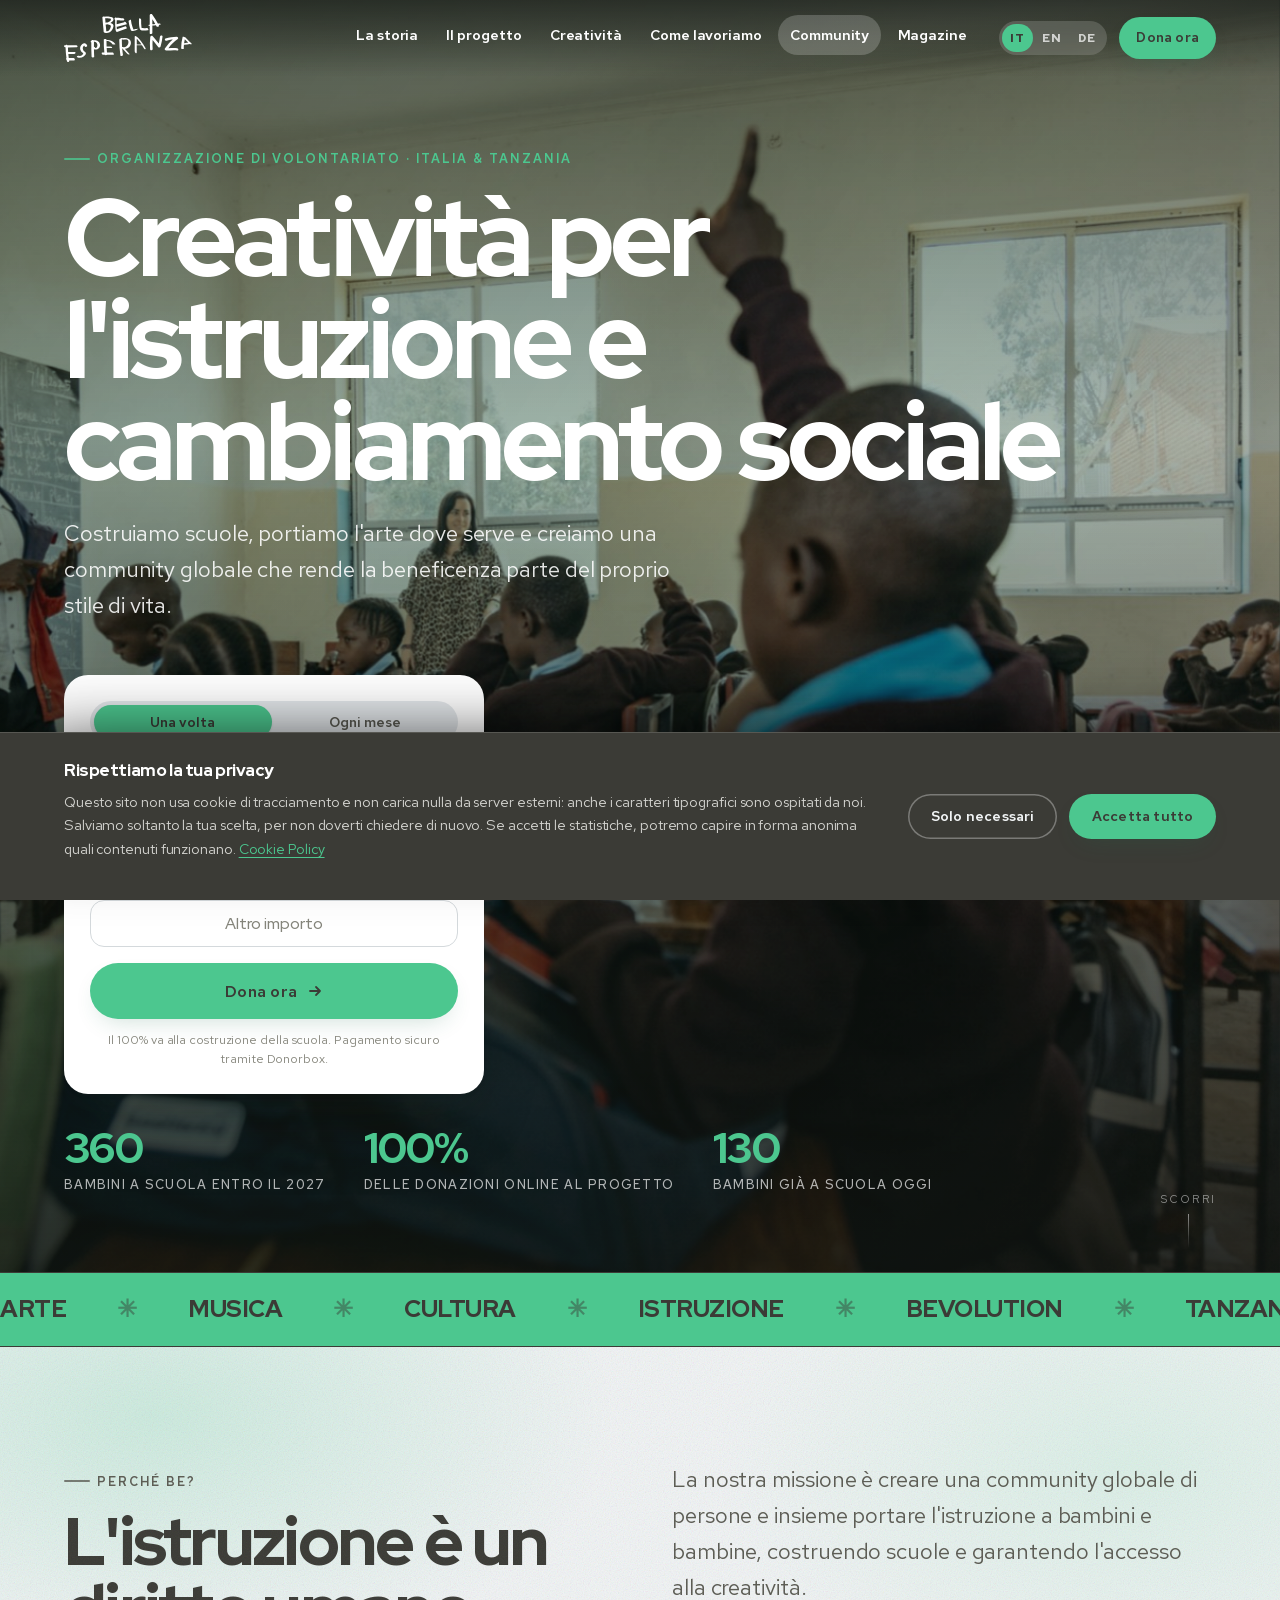
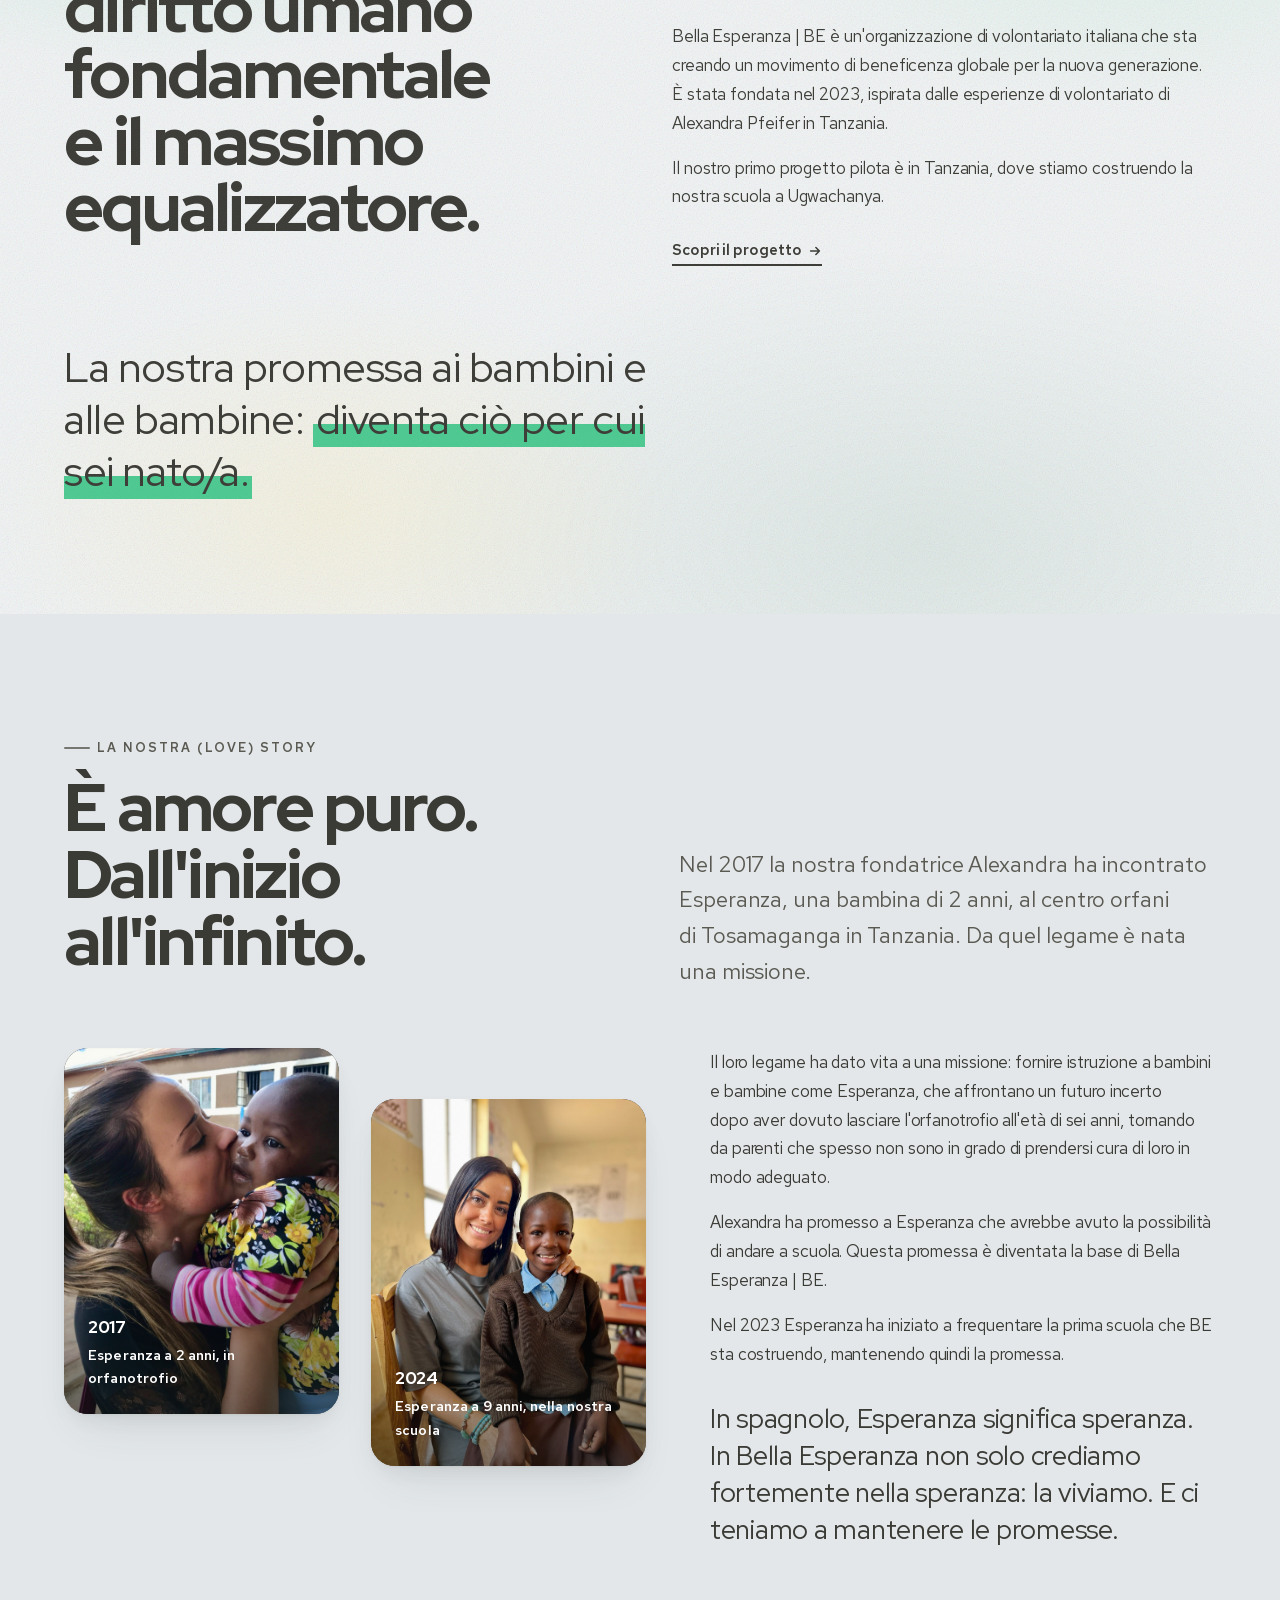
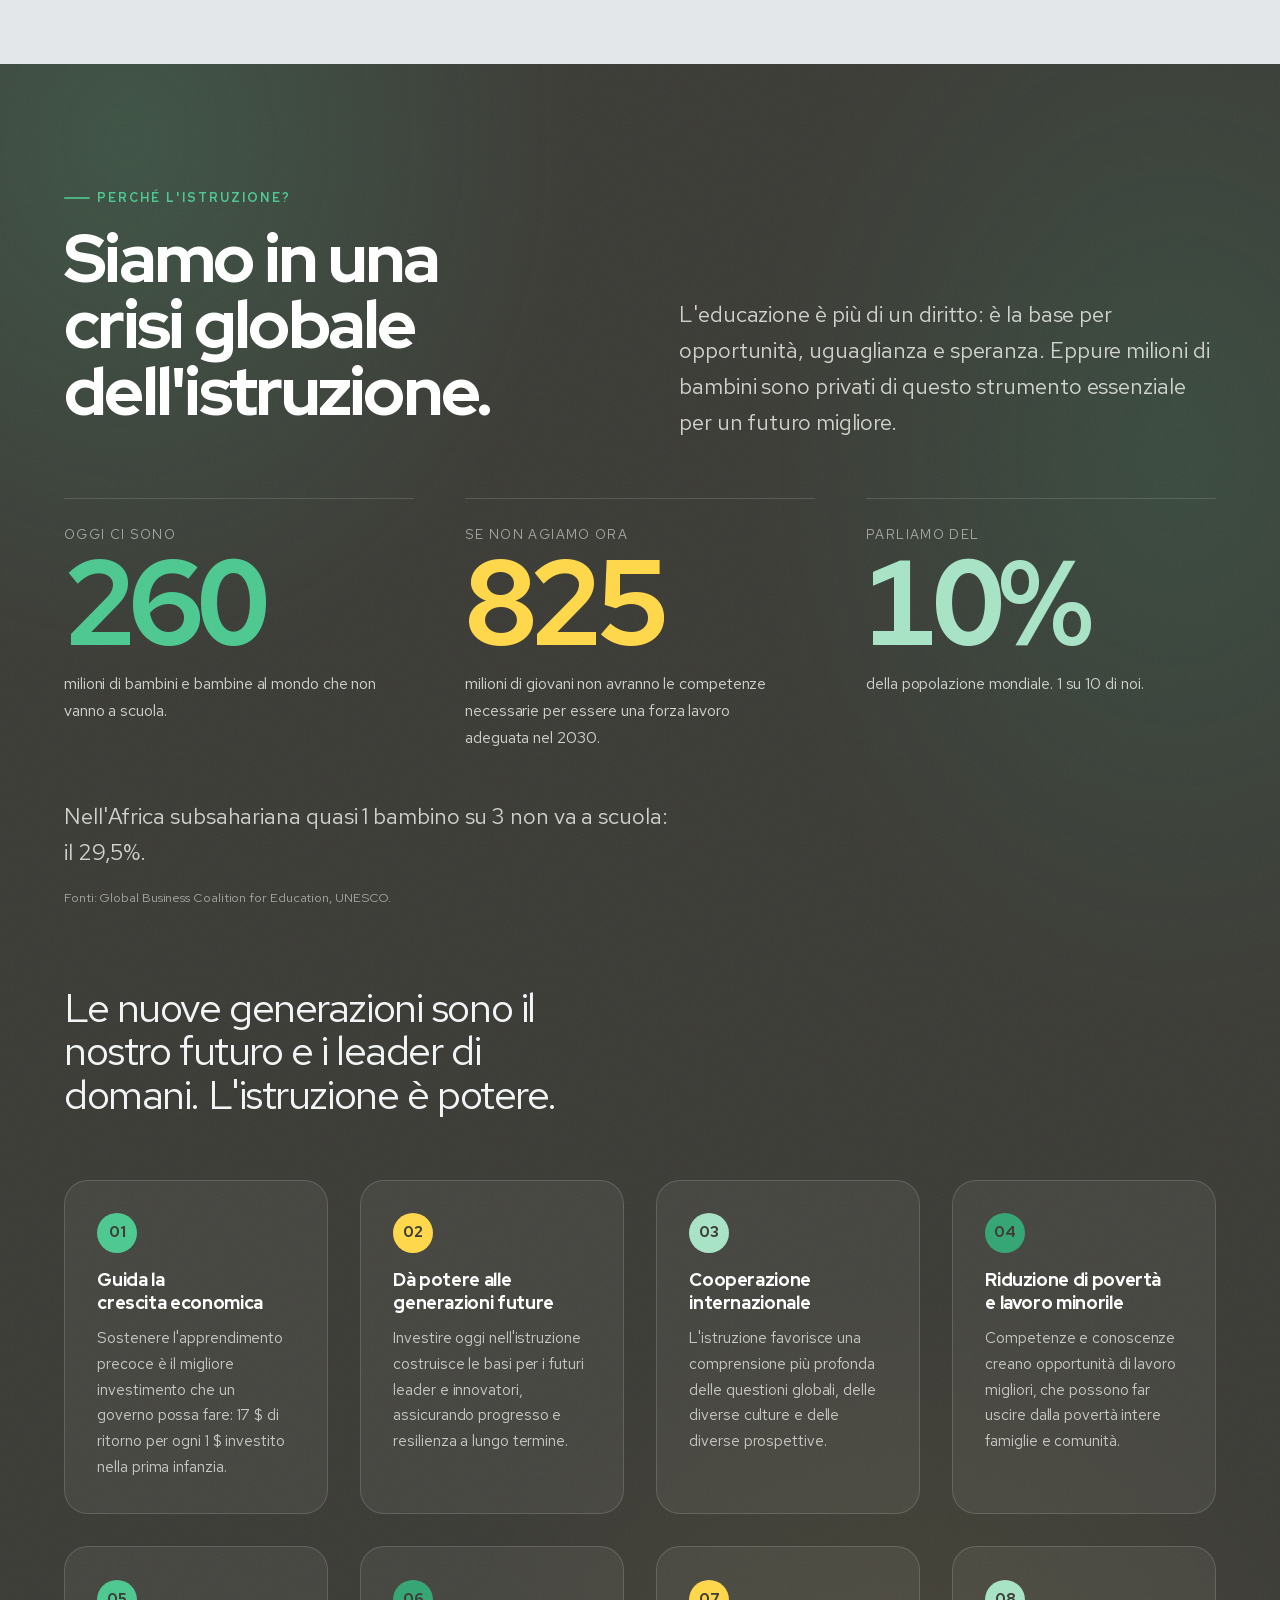
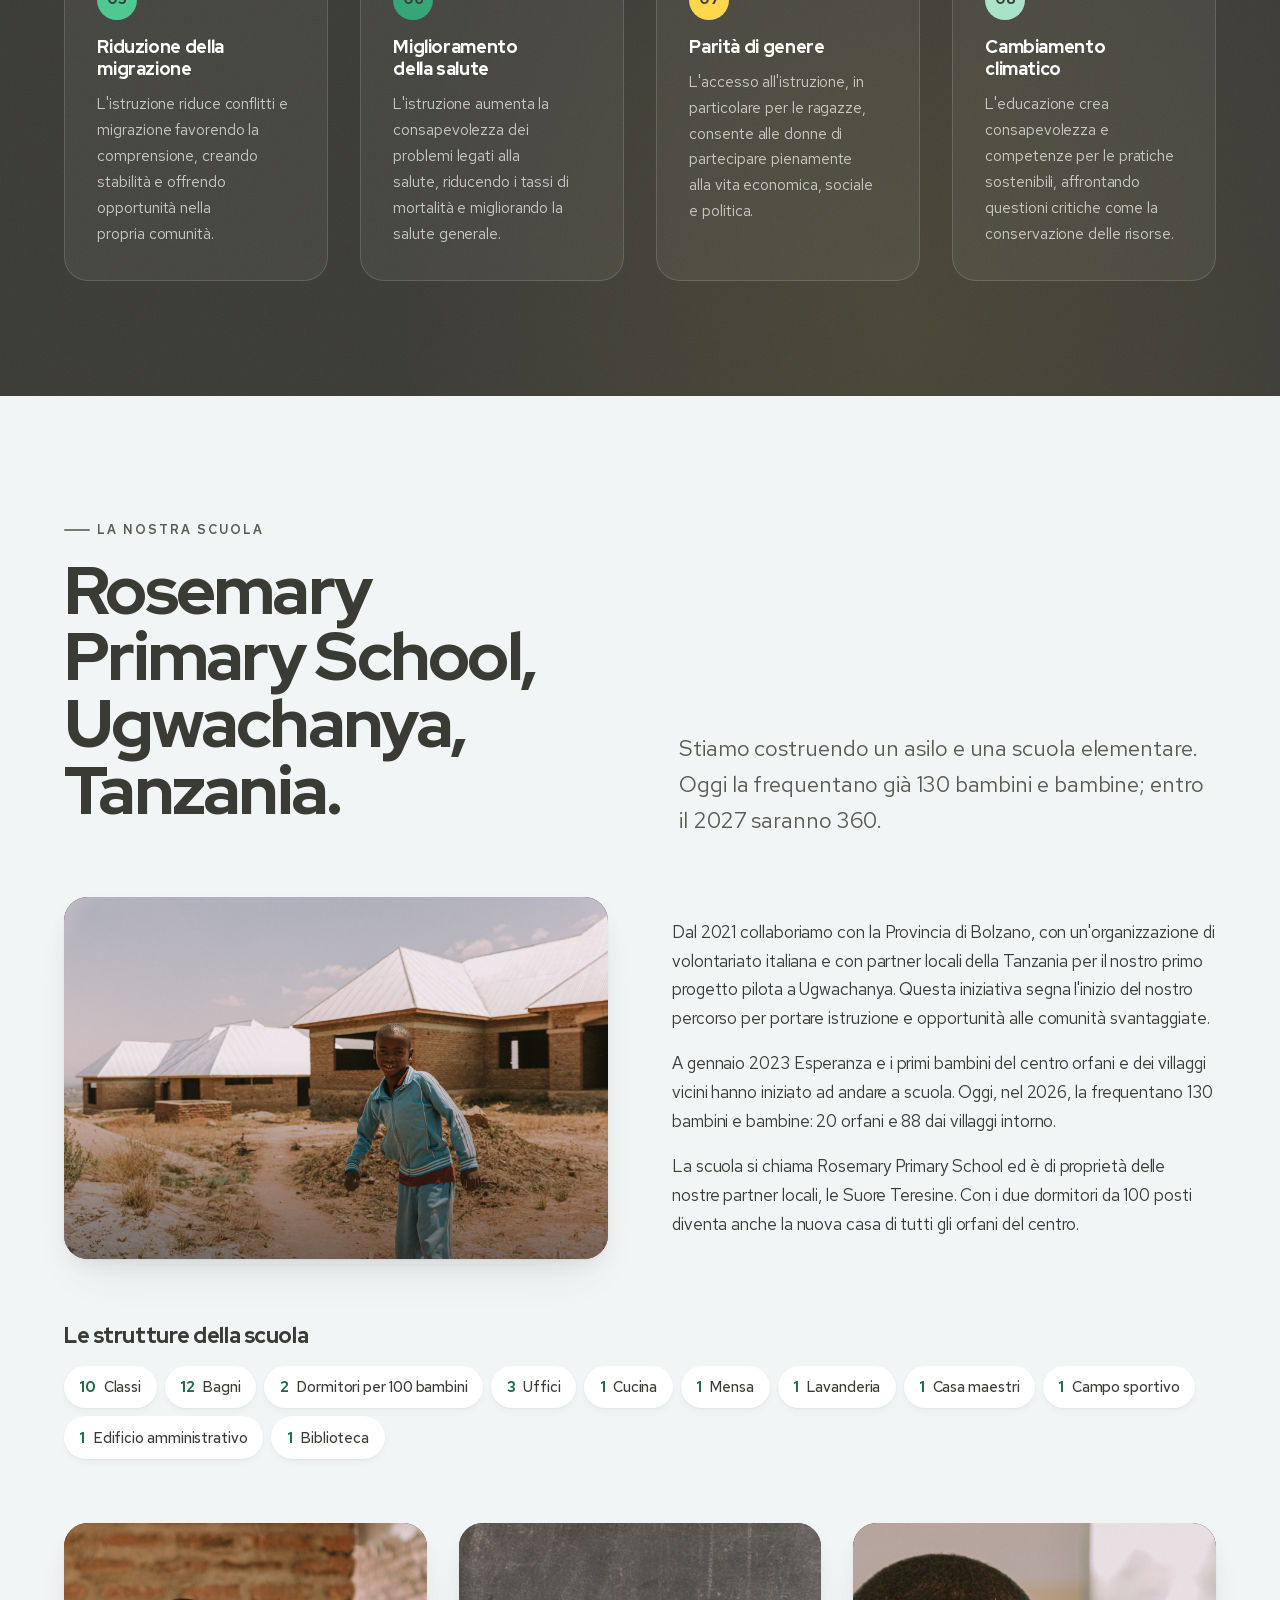
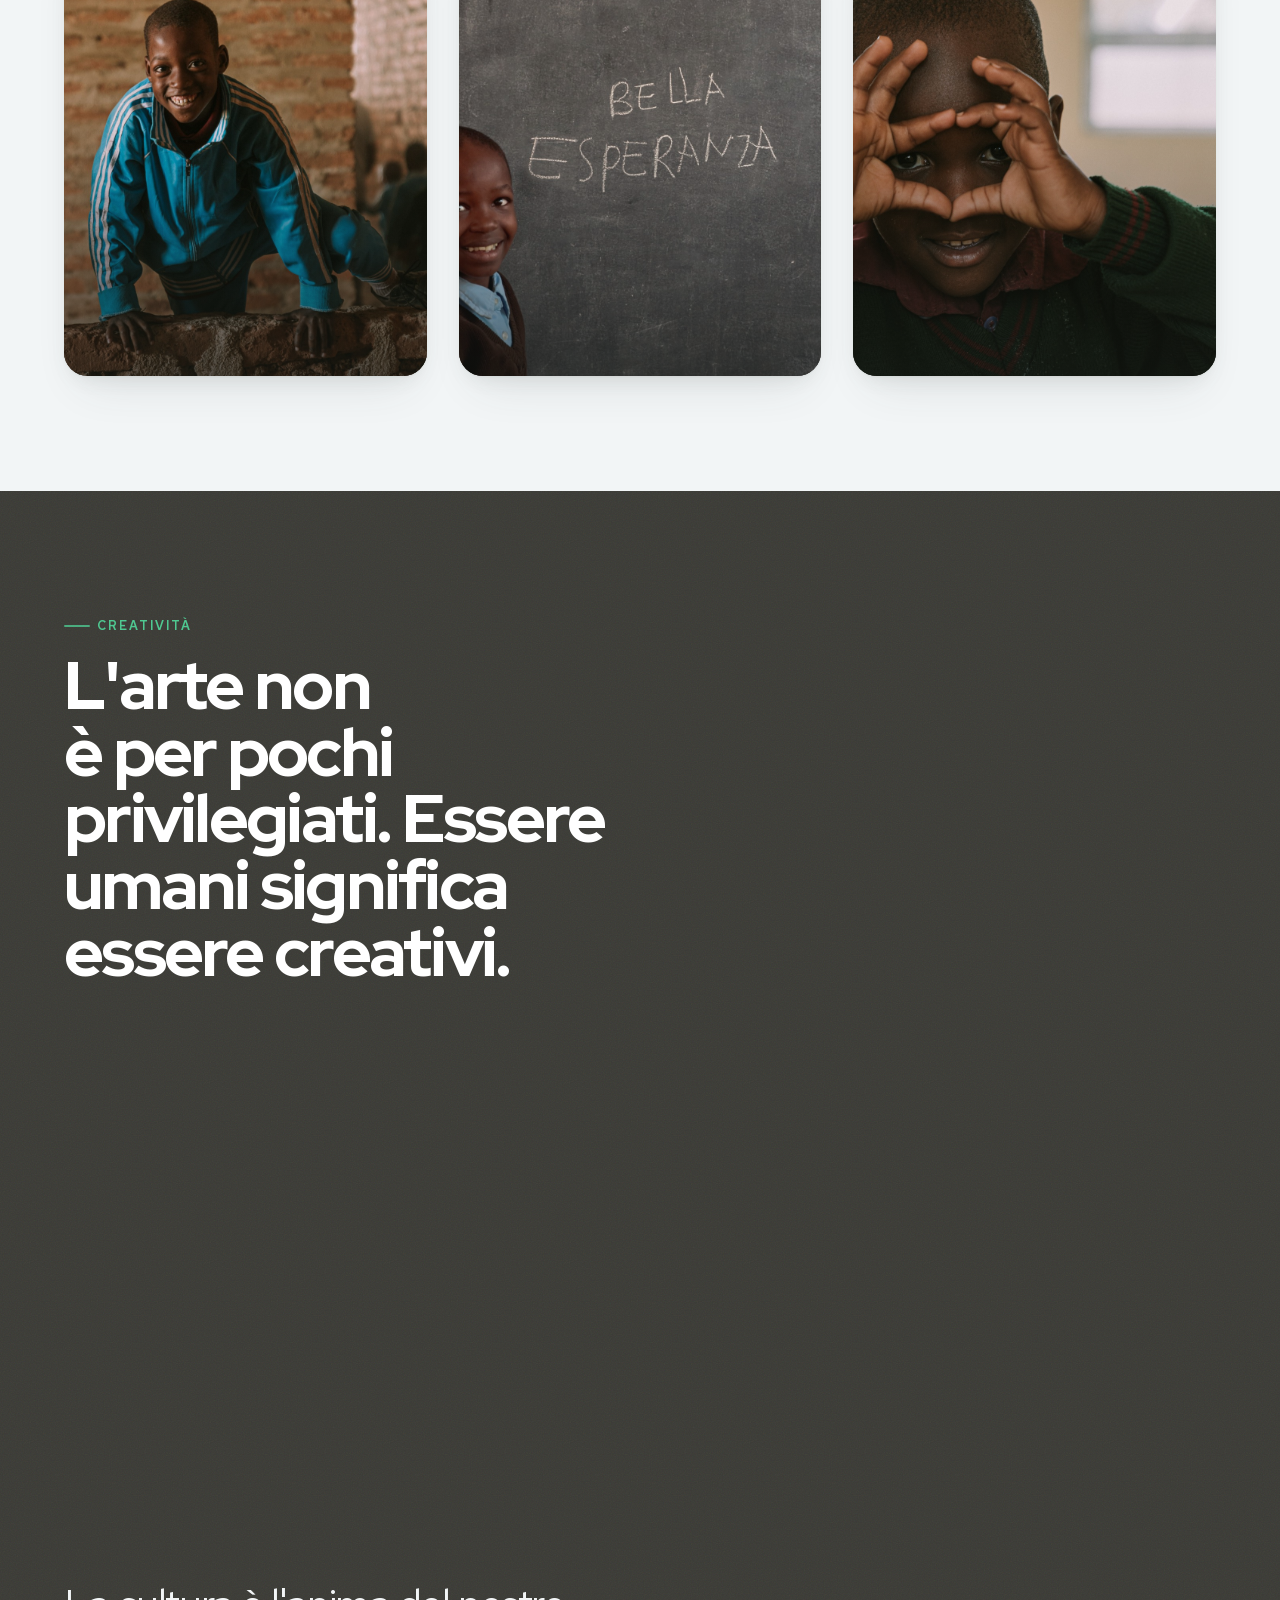
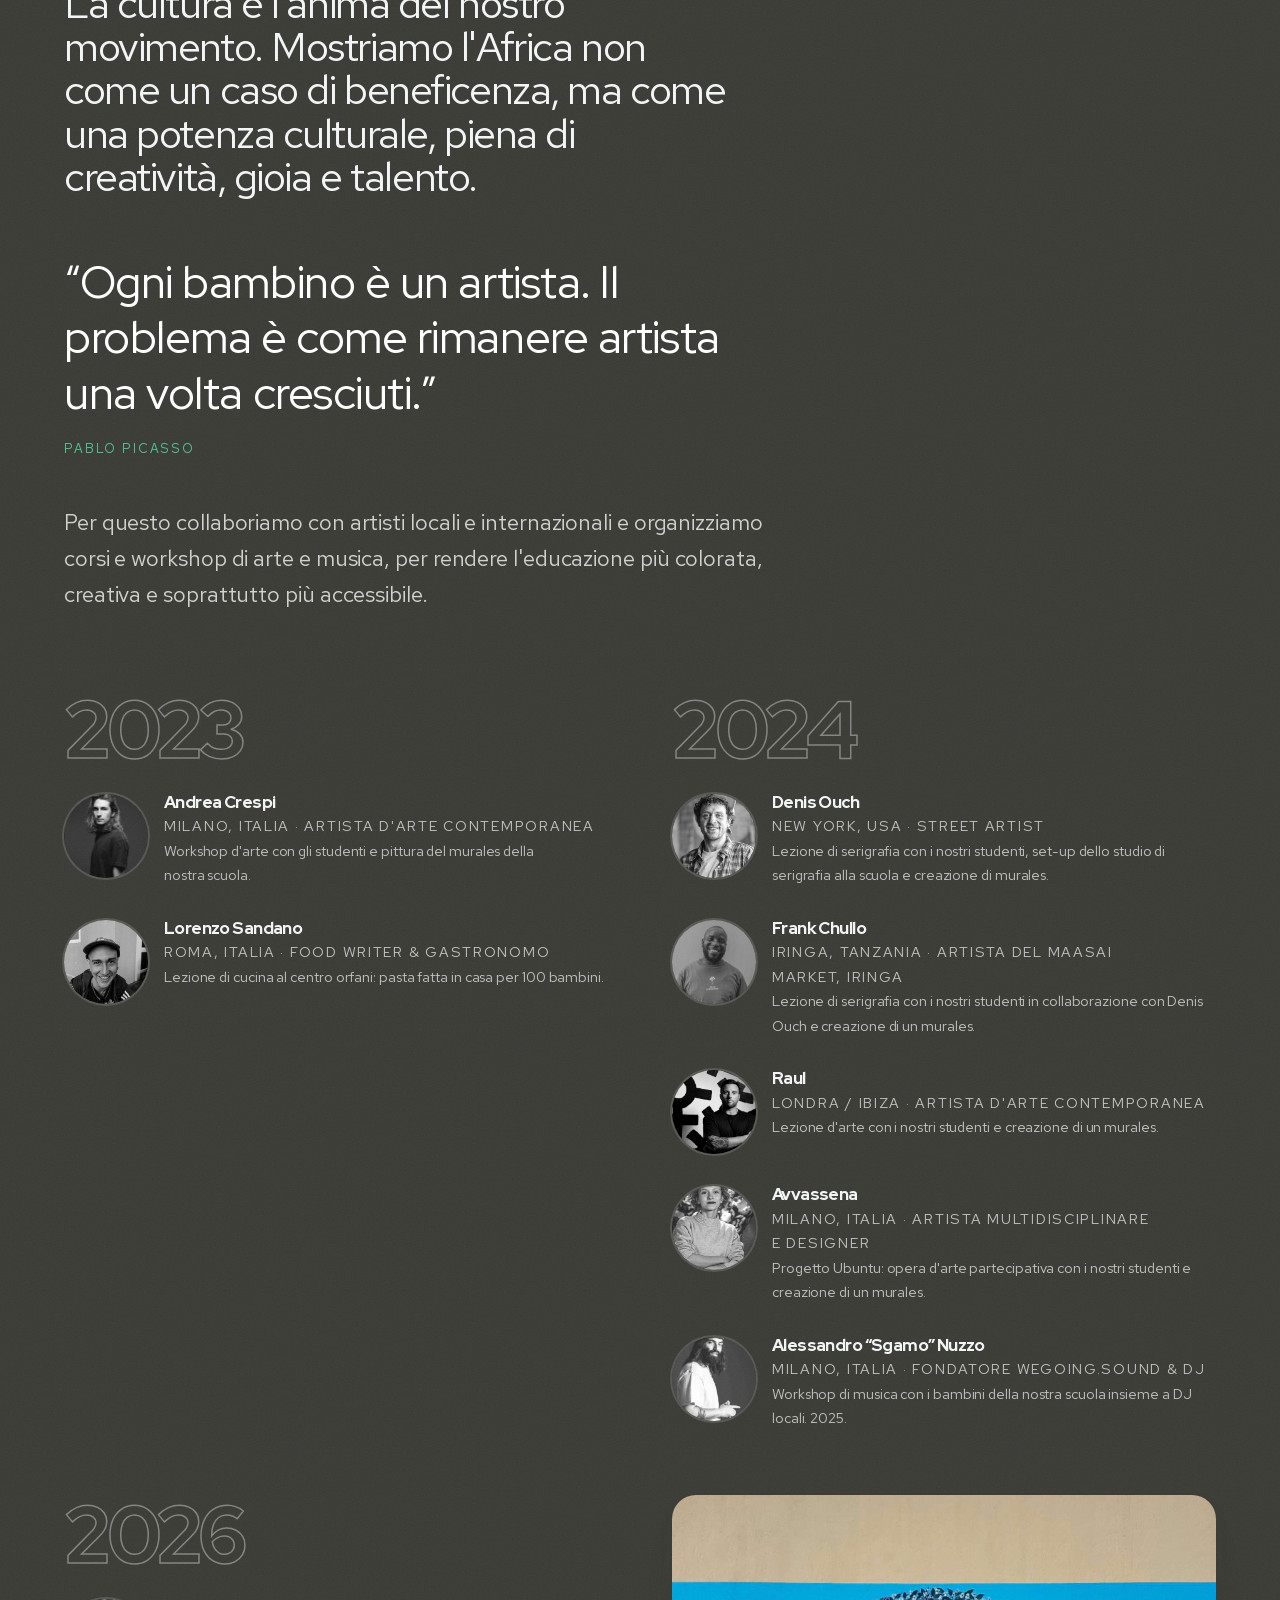
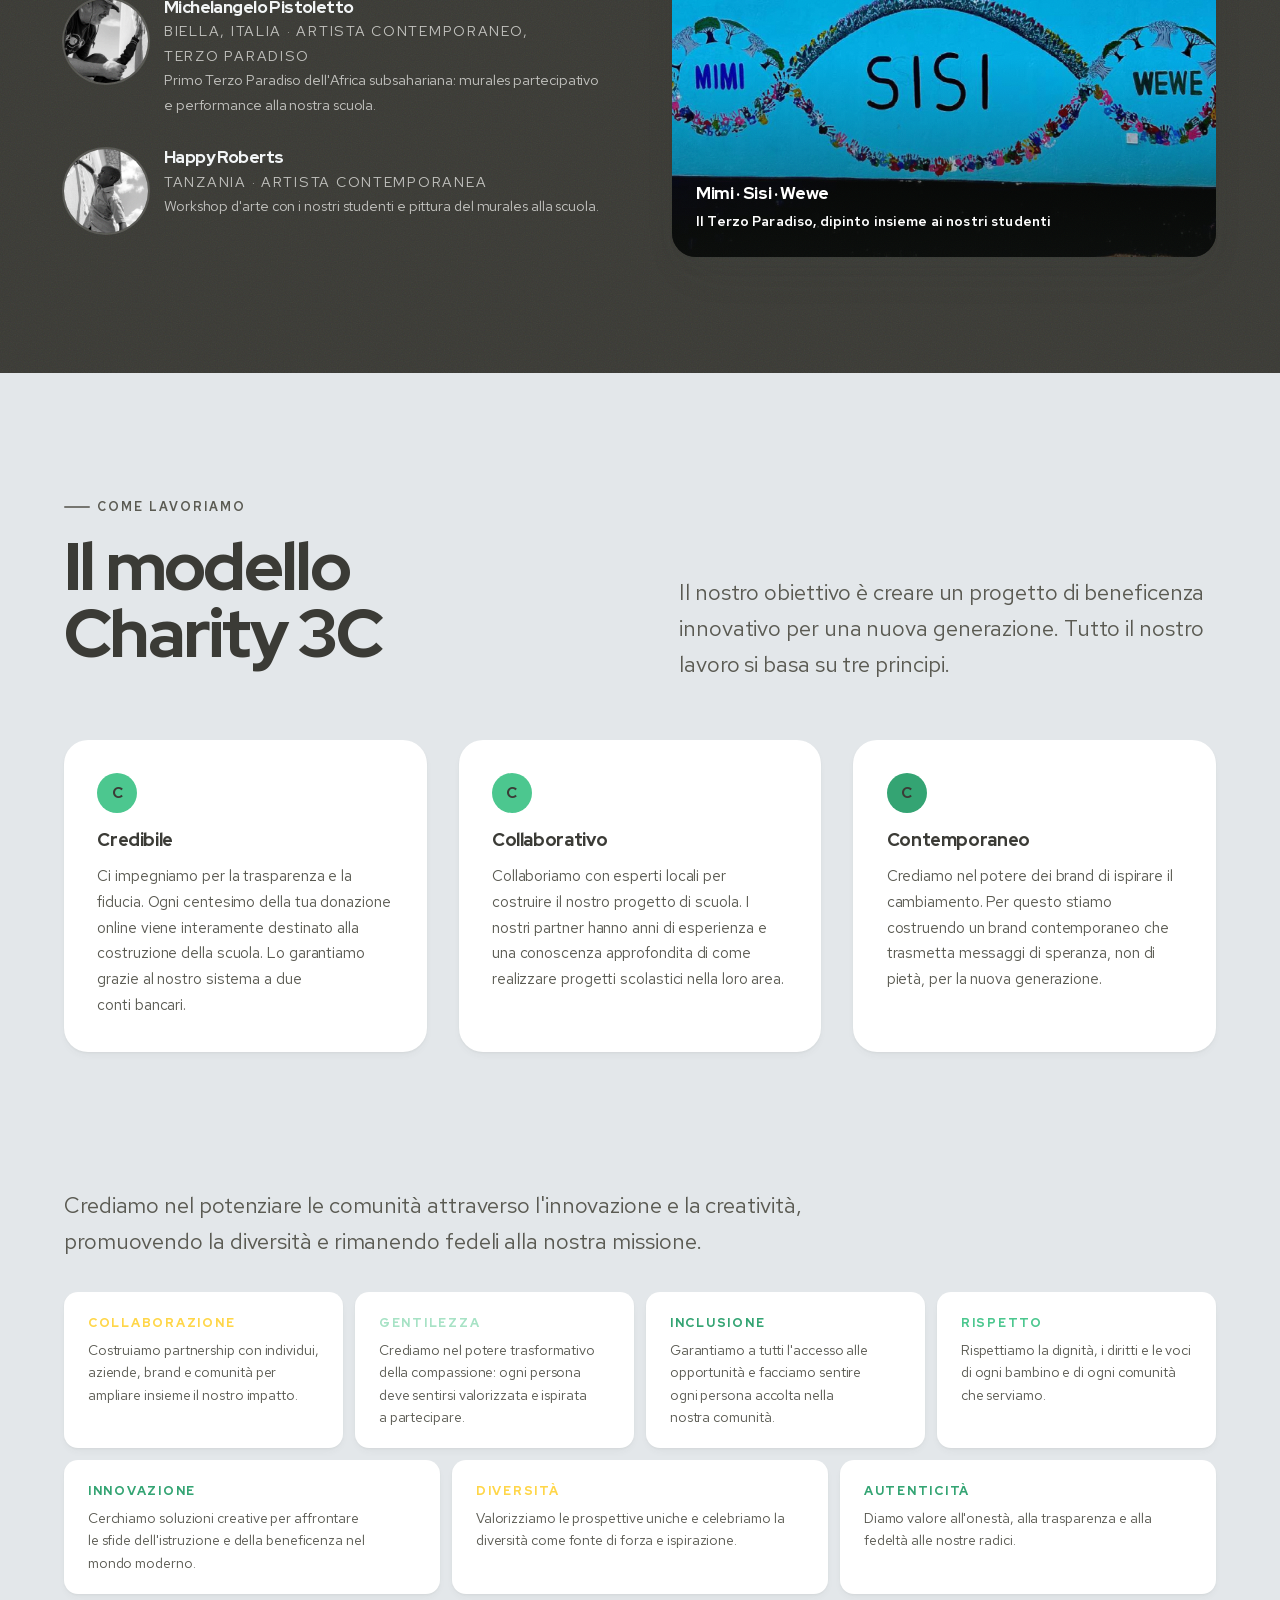
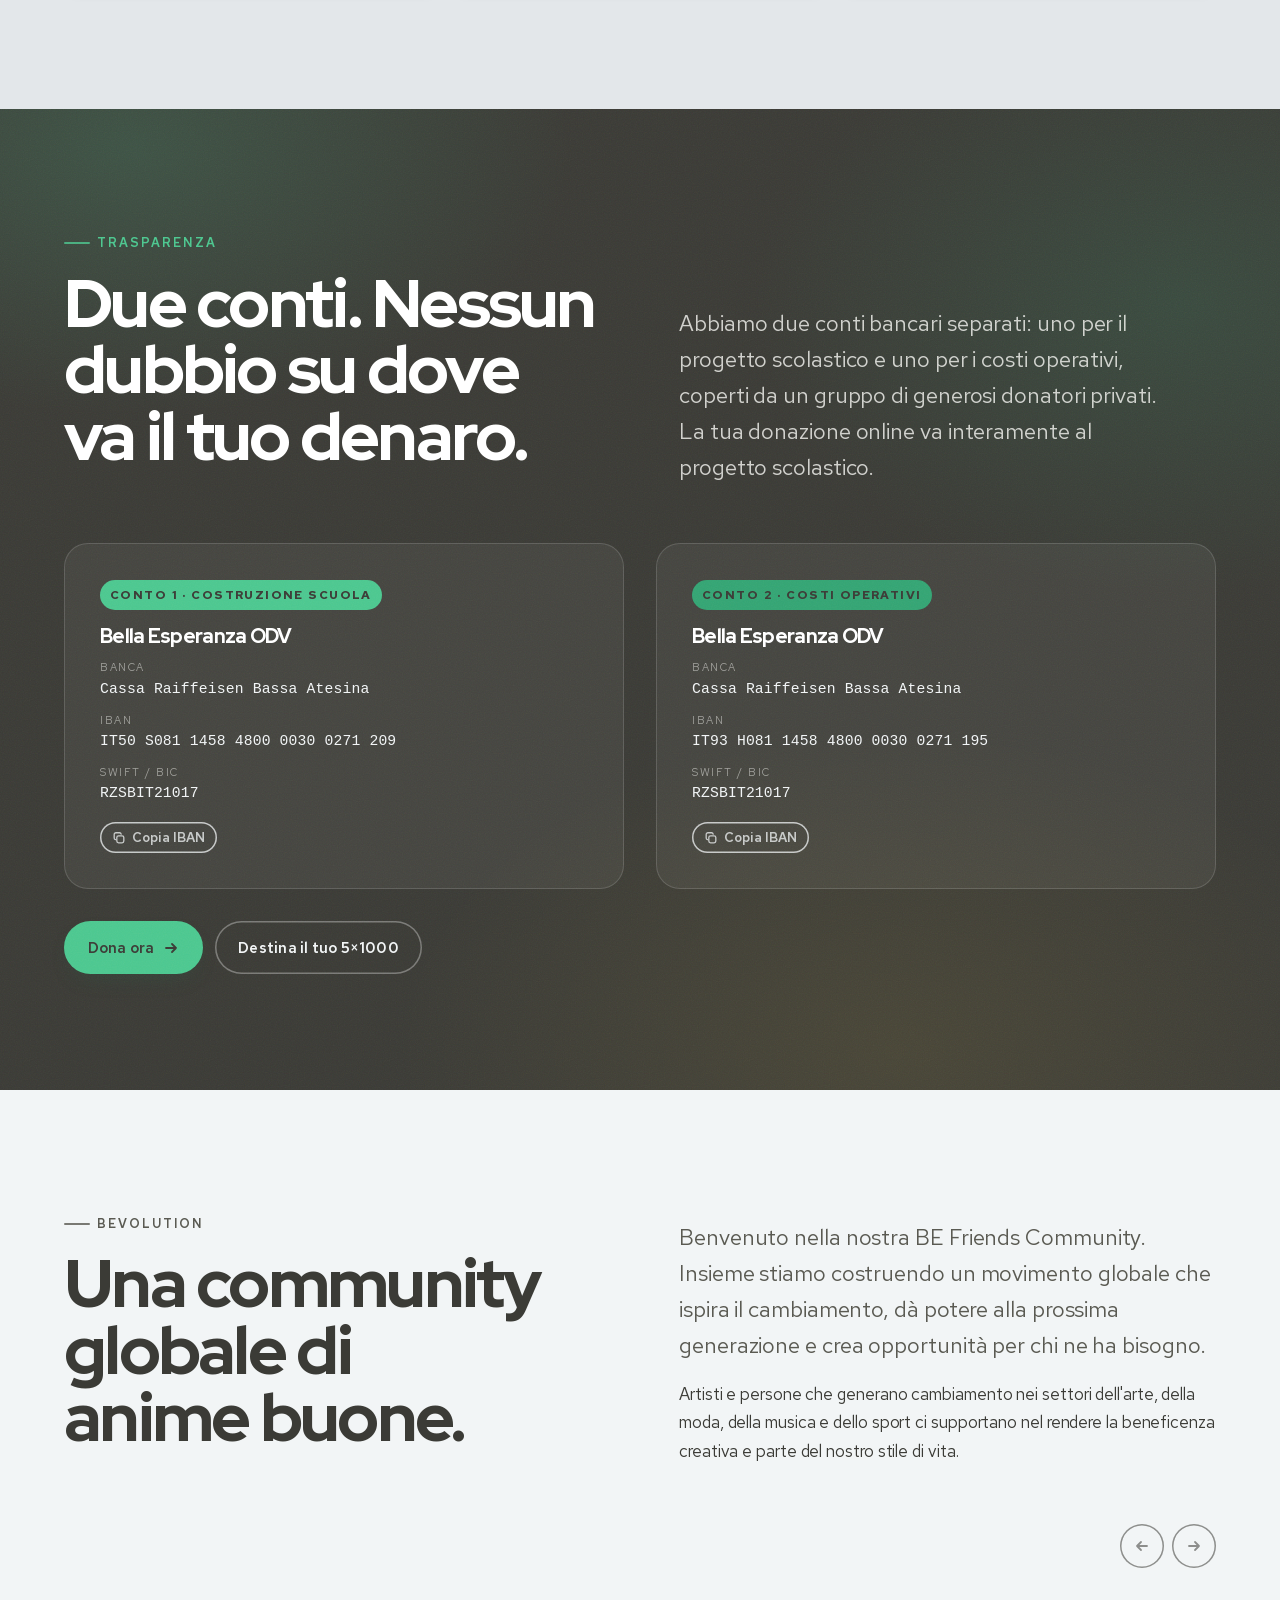
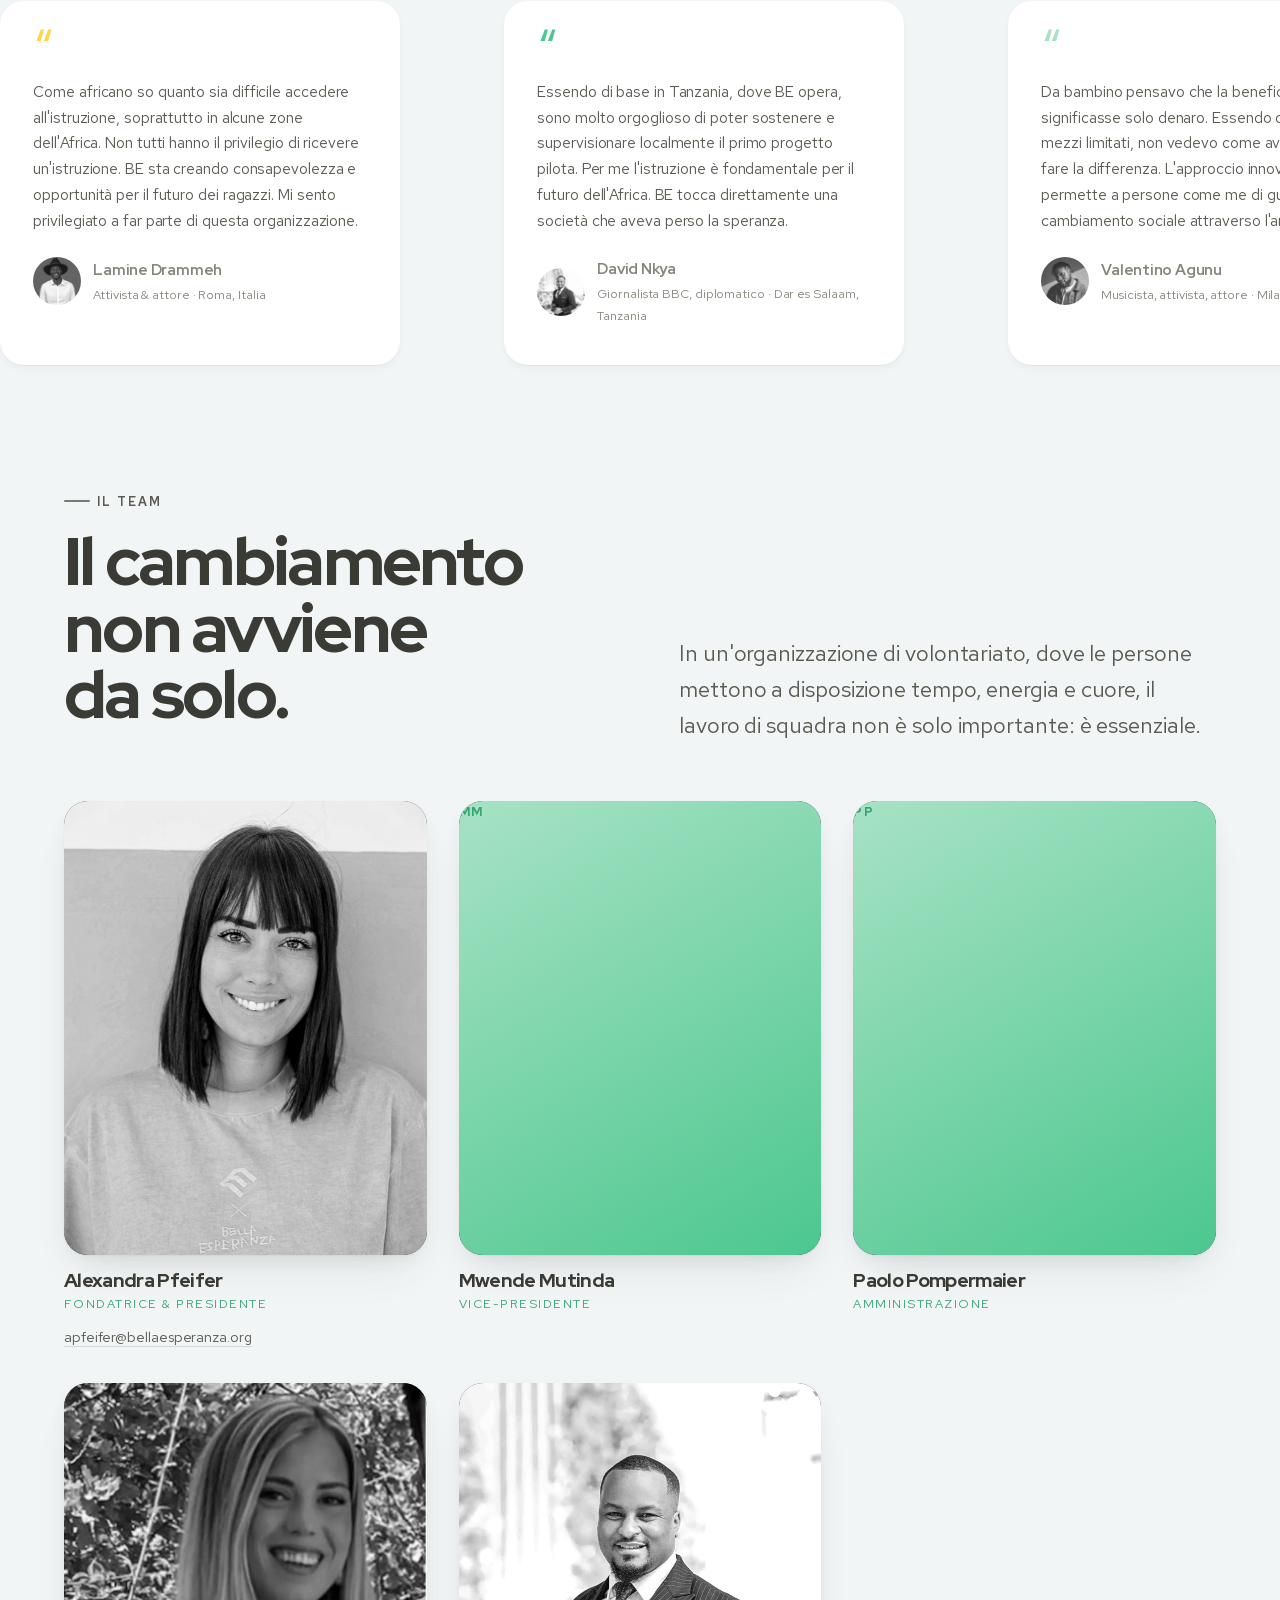
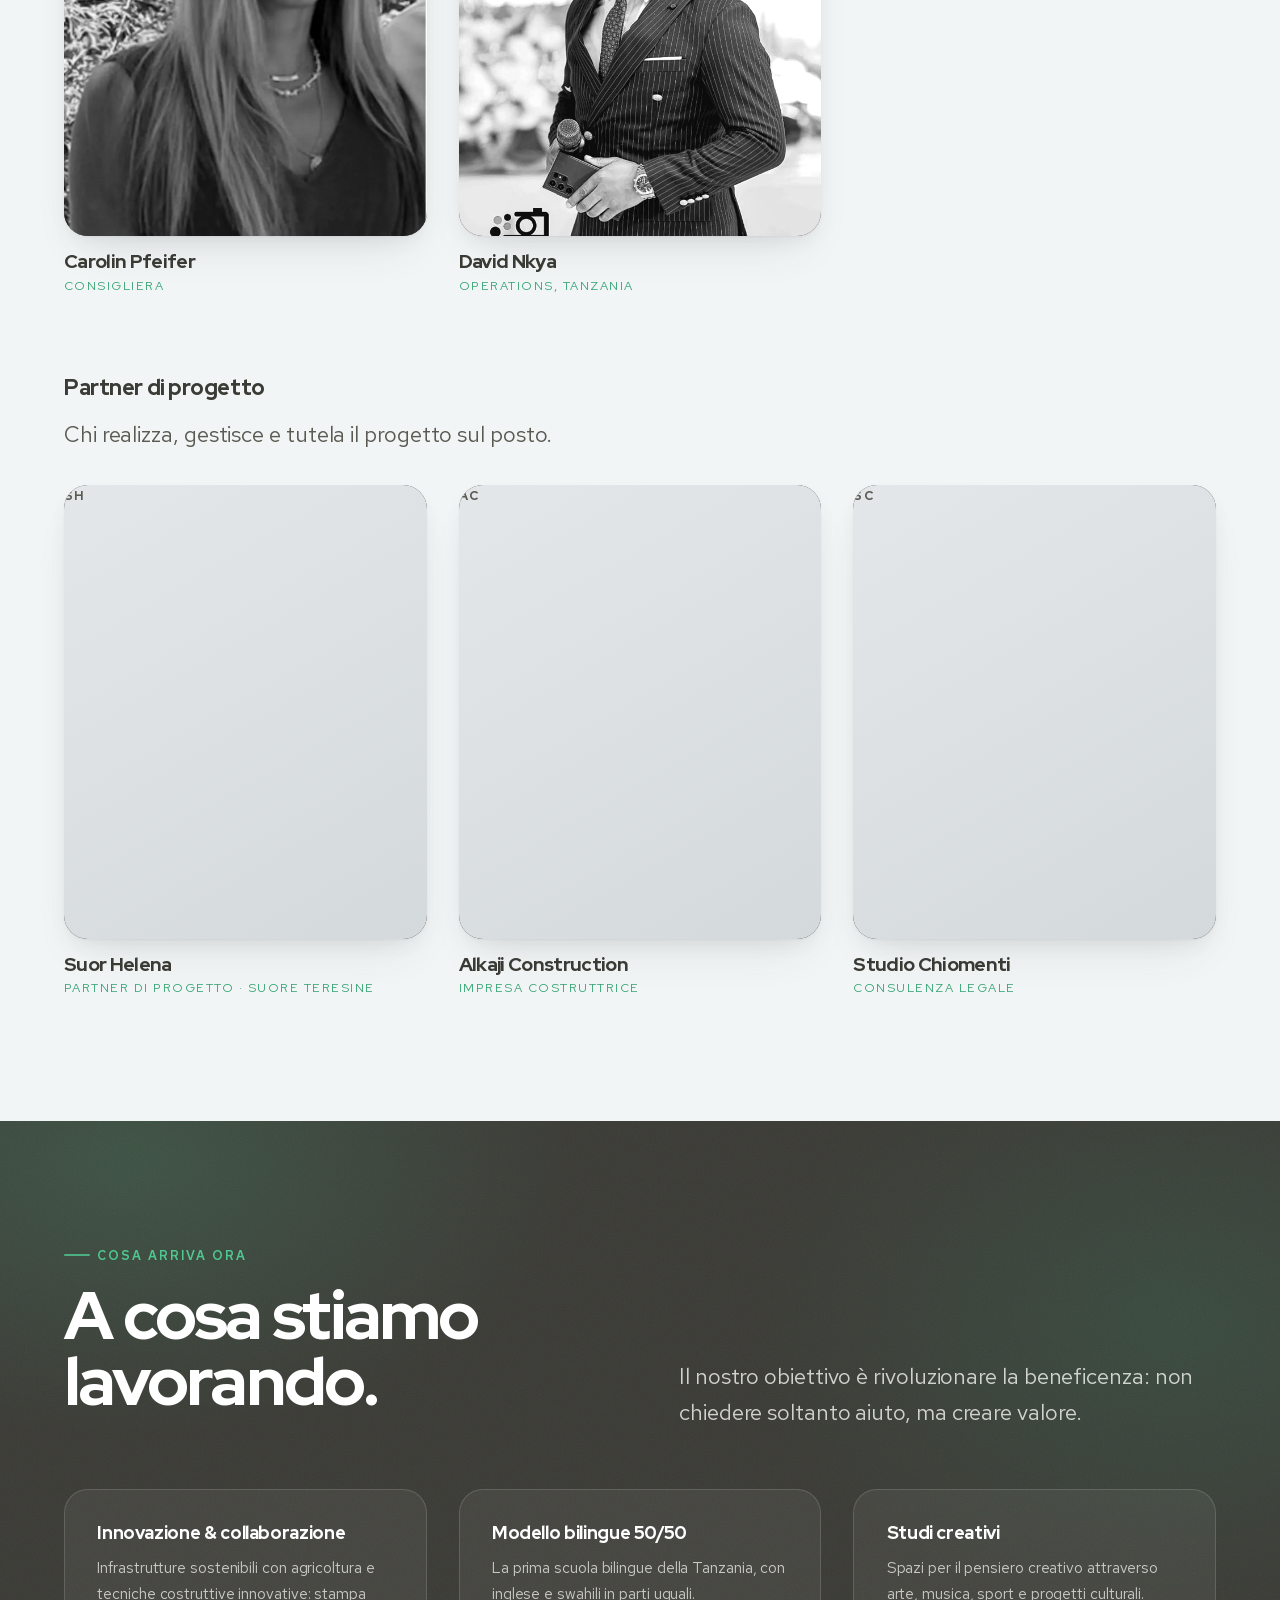
==== commit 8750c785: "Spendenauswahl direkt im Hero, Donorbox mit Sprache und Betrag Nach dem Vorbild von charity: water s" ====
--- a/index.html
+++ b/index.html
@@ -116,13 +116,31 @@
     <p class="lede" data-i18n="hero.lede">Costruiamo scuole, portiamo l'arte dove serve e creiamo una community globale che rende la beneficenza parte del proprio stile di vita.</p>
 
     <div class="hero__foot">
-      <div class="btn-row">
-        <a class="btn btn--accent btn--lg" href="dona.html">
-          <span data-i18n="cta.donate">Dona ora</span>
+      <form class="give" data-give>
+        <div class="give__toggle" role="group" aria-label="Frequenza">
+          <button type="button" data-interval="" aria-pressed="true" data-i18n="give.once">Una volta</button>
+          <button type="button" data-interval="m" aria-pressed="false" data-i18n="give.monthly">Ogni mese</button>
+        </div>
+
+        <p class="give__label" data-i18n="give.label">Scegli l'importo</p>
+        <div class="give__amounts">
+          <button type="button" data-amount="5">5&nbsp;€</button>
+          <button type="button" data-amount="10">10&nbsp;€</button>
+          <button type="button" data-amount="25" aria-pressed="true">25&nbsp;€</button>
+          <button type="button" data-amount="50">50&nbsp;€</button>
+          <button type="button" data-amount="75">75&nbsp;€</button>
+          <button type="button" data-amount="100">100&nbsp;€</button>
+          <input class="give__custom" type="number" min="1" step="1" inputmode="numeric"
+                 placeholder="Altro importo" data-give-custom
+                 data-i18n-placeholder="give.custom" aria-label="Altro importo">
+        </div>
+
+        <button class="btn btn--accent btn--lg" type="submit">
+          <span data-i18n="give.submit">Dona ora</span>
           <svg class="arw" width="16" height="16" viewBox="0 0 16 16" fill="none" aria-hidden="true"><path d="M3 8h10M9 4l4 4-4 4" stroke="currentColor" stroke-width="1.8" stroke-linecap="round" stroke-linejoin="round"/></svg>
-        </a>
-        <a class="btn btn--ghost btn--lg" href="#storia" data-i18n="cta.discover">Scopri la nostra storia</a>
-      </div>
+        </button>
+        <p class="give__note" data-i18n="give.note">Il 100% va alla costruzione della scuola. Pagamento sicuro tramite Donorbox.</p>
+      </form>
 
       <div class="hero__stats">
         <div class="hero__stat">
--- a/assets/css/style.css
+++ b/assets/css/style.css
@@ -1361,6 +1361,189 @@
 @media (max-width: 520px) { .crew { grid-template-columns: repeat(auto-fill, minmax(96px, 1fr)); } }
 
 /* --------------------------------------------------------------------------
+   27. Spenden — Auswahlbox und Donorbox-Einbettung
+   Die Auswahl im Hero ist unsere eigene, damit die Startseite schnell bleibt
+   und nichts an Dritte geht. Erst beim Klick oeffnet sich das Donorbox-
+   Formular als iframe, mit Betrag, Intervall und Sprache vorbelegt.
+   -------------------------------------------------------------------------- */
+.give {
+  background: var(--white);
+  border-radius: var(--r-lg);
+  padding: clamp(1.15rem, 2.2vw, 1.6rem);
+  box-shadow: var(--sh-3);
+  width: min(420px, 100%);
+}
+.give__toggle {
+  display: grid; grid-template-columns: 1fr 1fr;
+  gap: 4px; padding: 4px;
+  background: var(--paper-2);
+  border-radius: var(--r-pill);
+  margin-bottom: var(--s-4);
+}
+.give__toggle button {
+  border: 0; cursor: pointer;
+  background: transparent;
+  font-family: "Red Hat Text", sans-serif;
+  font-size: .85rem; font-weight: 600;
+  color: var(--ink-3);
+  padding: .6em 1em;
+  border-radius: var(--r-pill);
+  transition: background-color var(--t-fast) var(--ease-out), color var(--t-fast) var(--ease-out);
+}
+.give__toggle button:hover { color: var(--ink); }
+.give__toggle button[aria-pressed="true"] {
+  background: var(--accent); color: var(--ink);
+  box-shadow: 0 1px 2px rgba(30, 107, 74, .18);
+}
+.give__label {
+  font-size: .7rem; font-weight: 700;
+  letter-spacing: .13em; text-transform: uppercase;
+  color: var(--mute);
+  margin: 0 0 var(--s-3);
+}
+.give__amounts {
+  display: grid;
+  grid-template-columns: repeat(3, 1fr);
+  gap: var(--s-2);
+  margin-bottom: var(--s-4);
+}
+.give__amounts button,
+.give__amounts .give__custom {
+  border: 1.5px solid var(--line);
+  background: var(--white);
+  border-radius: var(--r-md);
+  padding: .75em .5em;
+  font-family: "Red Hat Display", sans-serif;
+  font-size: 1rem; font-weight: 700;
+  color: var(--ink);
+  cursor: pointer;
+  transition:
+    border-color var(--t-fast) var(--ease-out),
+    background-color var(--t-fast) var(--ease-out),
+    transform var(--t-fast) var(--ease-spring);
+}
+.give__amounts button:hover { border-color: var(--accent-d); transform: translateY(-1px); }
+.give__amounts button[aria-pressed="true"] {
+  background: var(--accent); border-color: var(--accent);
+  color: var(--ink);
+}
+.give__custom {
+  grid-column: 1 / -1;
+  width: 100%;
+  font-size: .95rem; font-weight: 600;
+  text-align: center;
+  -moz-appearance: textfield;
+}
+.give__custom::-webkit-outer-spin-button,
+.give__custom::-webkit-inner-spin-button { -webkit-appearance: none; margin: 0; }
+.give__custom::placeholder { color: var(--mute); font-weight: 500; }
+.give__custom:focus { outline: 0; border-color: var(--accent-d); box-shadow: 0 0 0 4px var(--ring); }
+.give .btn { width: 100%; }
+.give__note {
+  margin: var(--s-3) 0 0;
+  font-size: .78rem; line-height: 1.5; color: var(--mute);
+  text-align: center;
+}
+@media (max-width: 420px) { .give__amounts { grid-template-columns: repeat(2, 1fr); } }
+
+/* --- Einbettung auf der Spendenseite ------------------------------------- */
+.dbox {
+  position: relative;
+  border-radius: var(--r-lg);
+  overflow: hidden;
+  background: var(--white);
+  box-shadow: var(--sh-2);
+  min-height: 480px;
+}
+.section--dark .dbox { background: rgba(255, 255, 255, .05); box-shadow: inset 0 0 0 1px var(--line-dark); }
+.dbox__placeholder {
+  display: grid; place-items: center; gap: var(--s-4);
+  text-align: center;
+  padding: clamp(2rem, 5vw, 3.5rem);
+  min-height: 480px;
+}
+.dbox__placeholder p { font-size: .92rem; color: var(--ink-3); max-width: 40ch; margin: 0; }
+.dbox__placeholder small { font-size: .78rem; color: var(--mute); max-width: 44ch; }
+.dbox.is-loaded .dbox__placeholder { display: none; }
+.dbox iframe { display: block; width: 100%; min-height: 700px; border: 0; }
+
+/* --- Spenden-Overlay ------------------------------------------------------ */
+.dbox-modal {
+  position: fixed; inset: 0; z-index: 140;
+  display: grid; place-items: center;
+  padding: var(--gutter);
+  background: rgba(47, 47, 43, .62);
+  backdrop-filter: blur(6px);
+  -webkit-backdrop-filter: blur(6px);
+  opacity: 0; visibility: hidden;
+  transition: opacity var(--t-mid) var(--ease-out), visibility var(--t-mid);
+}
+.dbox-modal.is-open { opacity: 1; visibility: visible; }
+.dbox-modal__panel {
+  position: relative;
+  width: min(560px, 100%);
+  max-height: min(90vh, 940px);
+  overflow-y: auto;
+  border-radius: var(--r-lg);
+  background: var(--paper);
+  box-shadow: var(--sh-3);
+  transform: translateY(18px) scale(.98);
+  transition: transform var(--t-mid) var(--ease-spring);
+}
+.dbox-modal.is-open .dbox-modal__panel { transform: none; }
+.dbox-modal__head {
+  position: sticky; top: 0; z-index: 2;
+  display: flex; align-items: flex-start; justify-content: space-between;
+  gap: var(--s-4);
+  padding: var(--s-5);
+  background: var(--paper);
+}
+.dbox-modal__head h2 { font-size: 1.3rem; margin: 0; }
+.dbox-modal__head p { font-size: .86rem; color: var(--ink-3); margin: .3em 0 0; }
+.dbox-modal__close {
+  flex: 0 0 auto;
+  width: 38px; height: 38px; border: 0; border-radius: var(--r-pill);
+  background: rgba(59, 59, 54, .08); color: var(--ink);
+  cursor: pointer; display: grid; place-items: center;
+  transition: background-color var(--t-fast) var(--ease-out), transform var(--t-fast) var(--ease-spring);
+}
+.dbox-modal__close:hover { background: rgba(59, 59, 54, .16); transform: rotate(90deg); }
+.dbox-modal__body { padding: 0 var(--s-5) var(--s-5); }
+.dbox-modal__body .dbox { box-shadow: none; min-height: 640px; background: transparent; }
+.dbox-modal__body .dbox__placeholder { min-height: 320px; }
+
+/* --------------------------------------------------------------------------
+   28. Freiwilligen-Raster
+   -------------------------------------------------------------------------- */
+.crew {
+  list-style: none; margin: 0; padding: 0;
+  display: grid;
+  grid-template-columns: repeat(auto-fill, minmax(124px, 1fr));
+  gap: clamp(1.25rem, 2.5vw, 2rem) clamp(.75rem, 1.6vw, 1.25rem);
+}
+.crew li { margin: 0; text-align: center; }
+.crew figure { margin: 0; }
+.crew img {
+  width: 100%; aspect-ratio: 1/1;
+  object-fit: cover; object-position: 50% 22%;
+  border-radius: var(--r-pill);
+  filter: grayscale(1) contrast(1.04);
+  box-shadow: var(--sh-1);
+  transition:
+    filter var(--t-slow) var(--ease-out),
+    transform var(--t-mid) var(--ease-spring),
+    box-shadow var(--t-mid) var(--ease-out);
+}
+.crew li:hover img { filter: none; transform: translateY(-4px); box-shadow: var(--sh-2); }
+.crew figcaption {
+  margin-top: var(--s-3);
+  font-family: "Red Hat Display", sans-serif;
+  font-size: .84rem; font-weight: 700; letter-spacing: -.015em;
+  line-height: 1.25;
+}
+@media (max-width: 520px) { .crew { grid-template-columns: repeat(auto-fill, minmax(96px, 1fr)); } }
+
+/* --------------------------------------------------------------------------
    27. Donorbox — Einbettung mit Zwei-Klick-Schutz
    Das Widget laedt von donorbox.org. Damit beim blossen Seitenaufruf keine
    IP-Adresse dorthin geht, wird zuerst ein Platzhalter gezeigt; das Skript
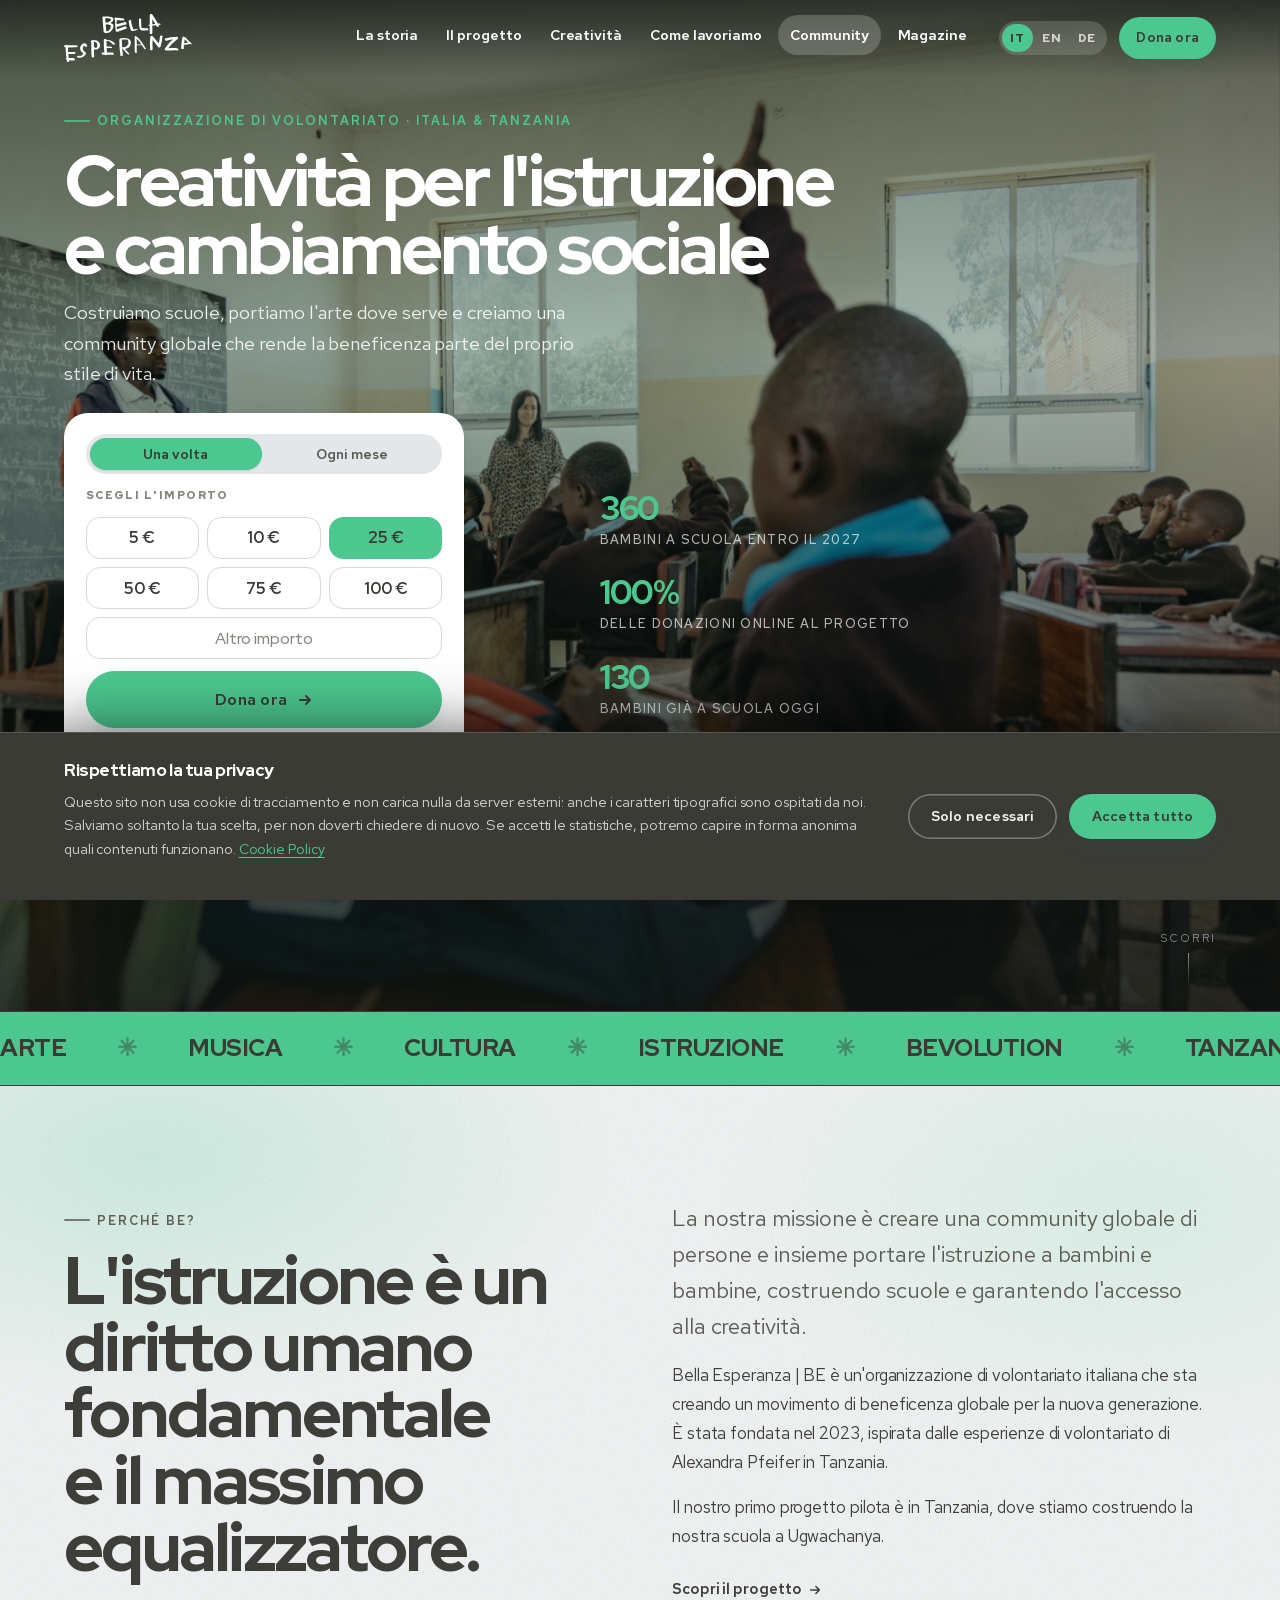
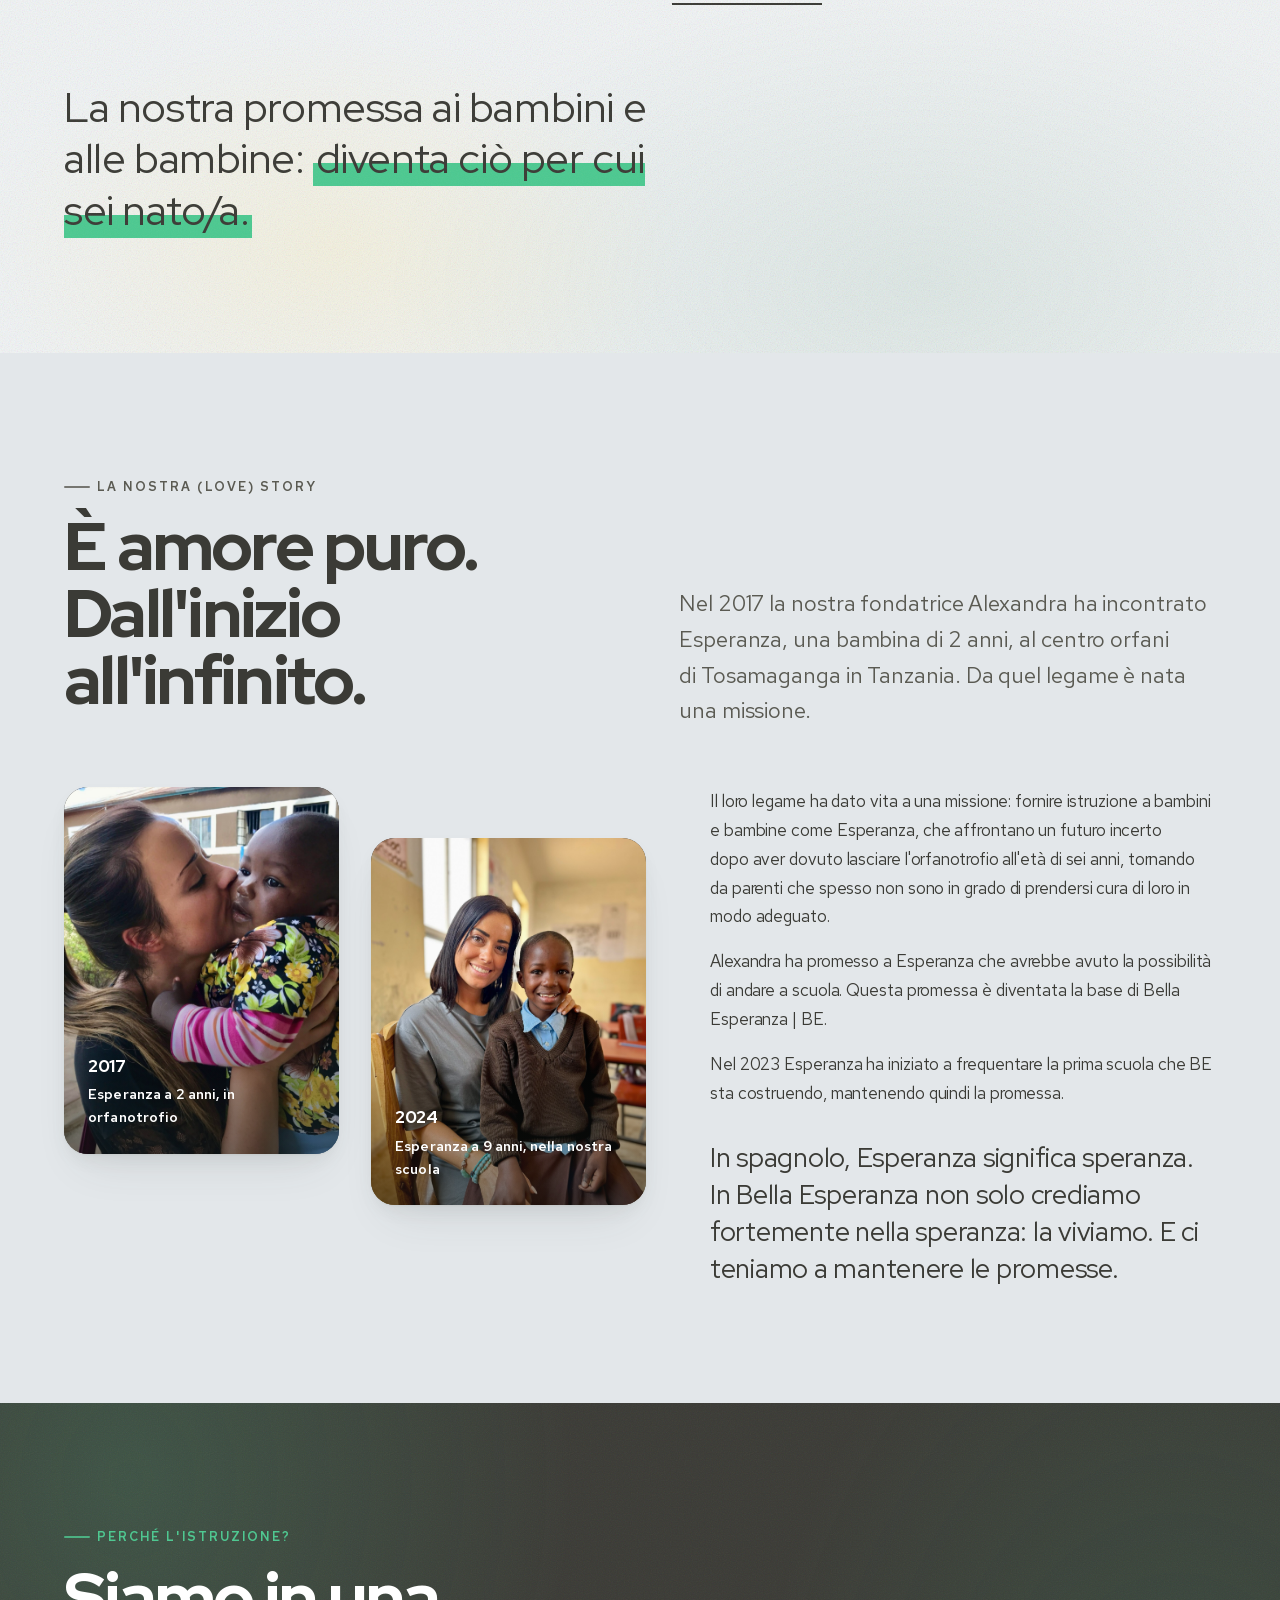
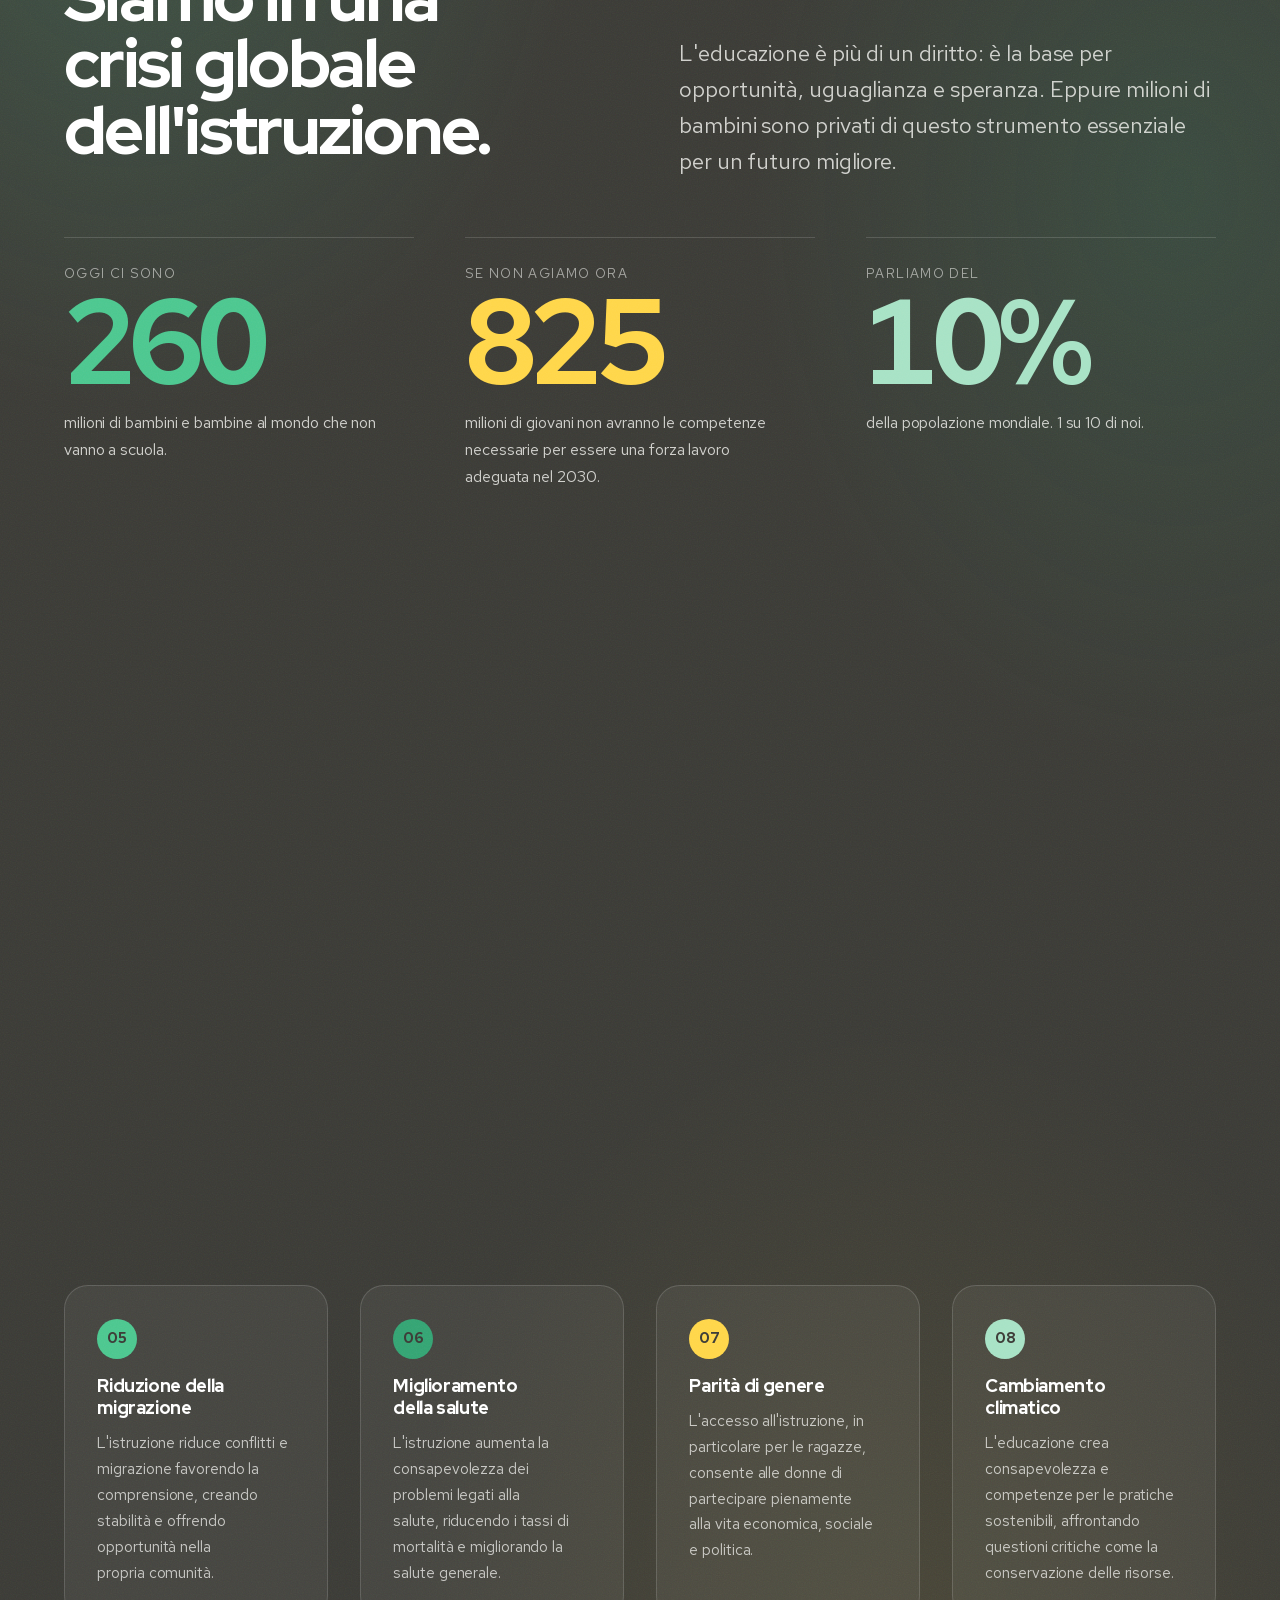
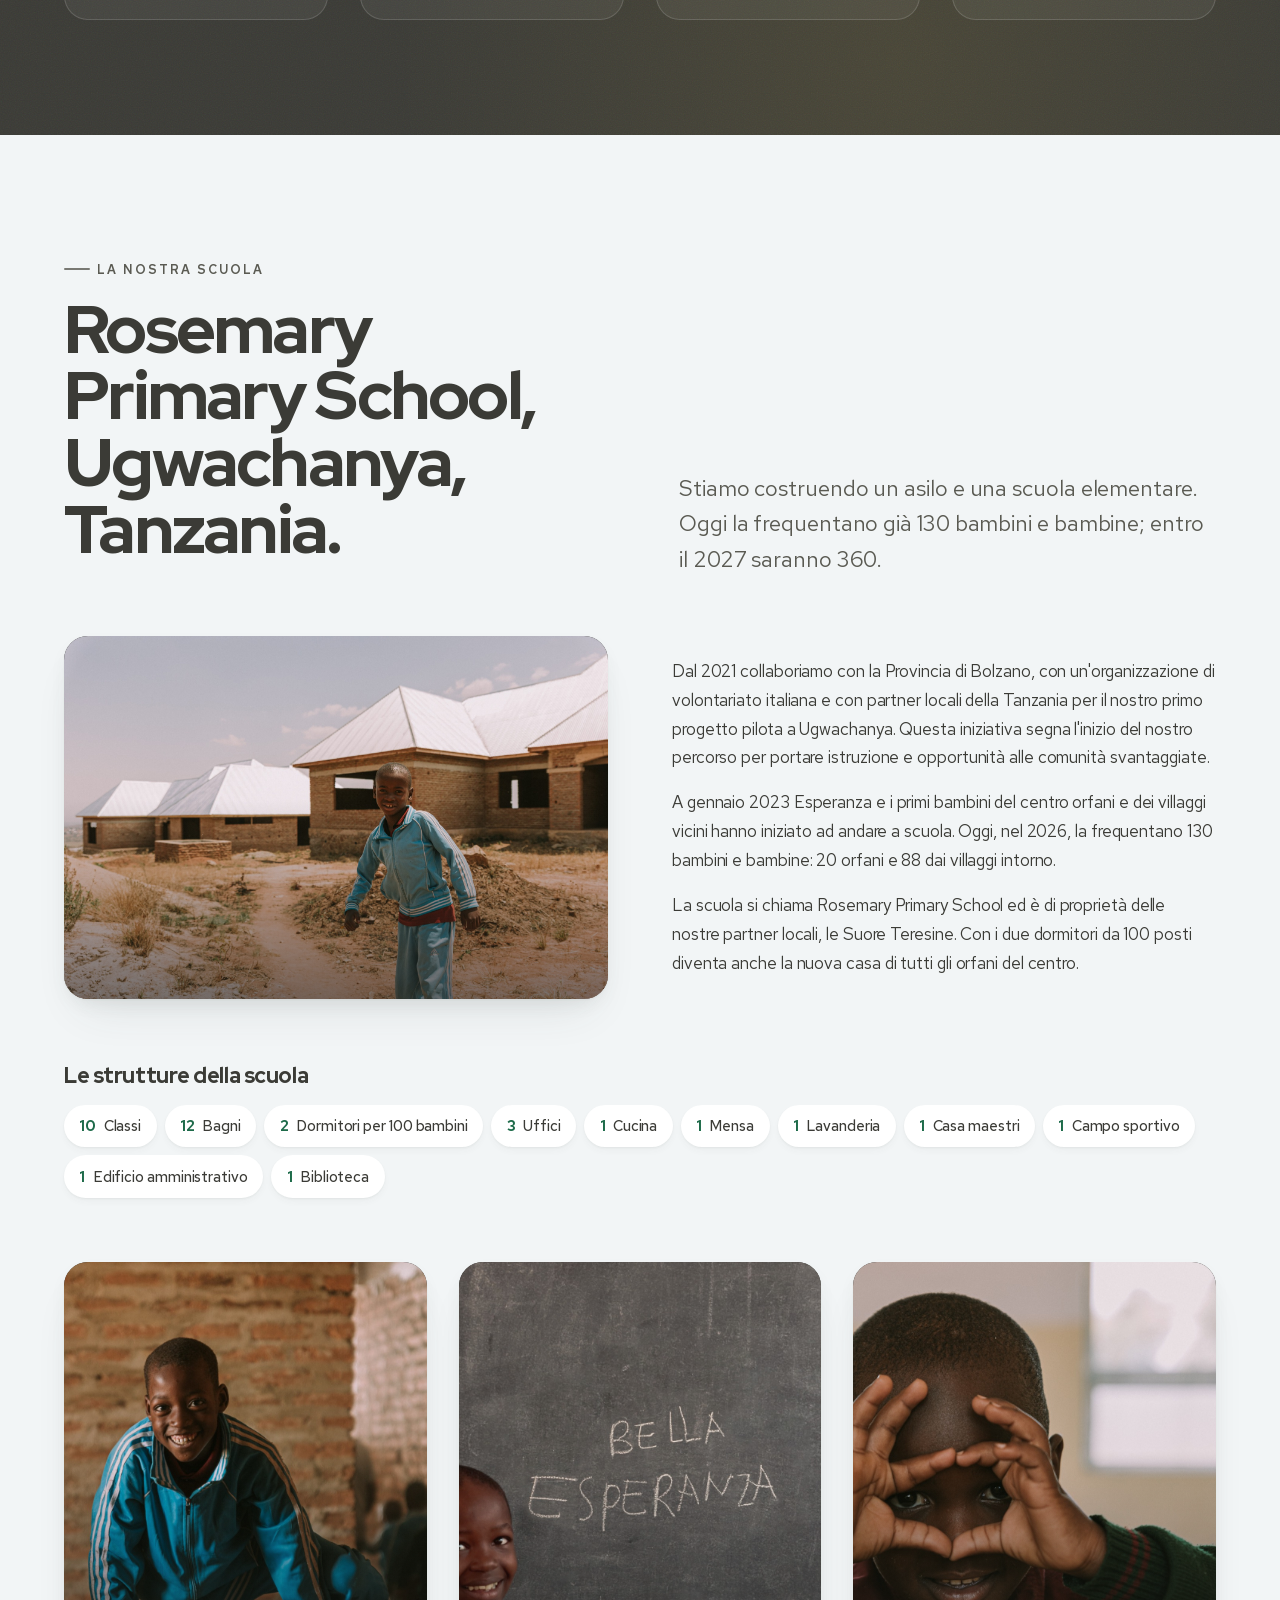
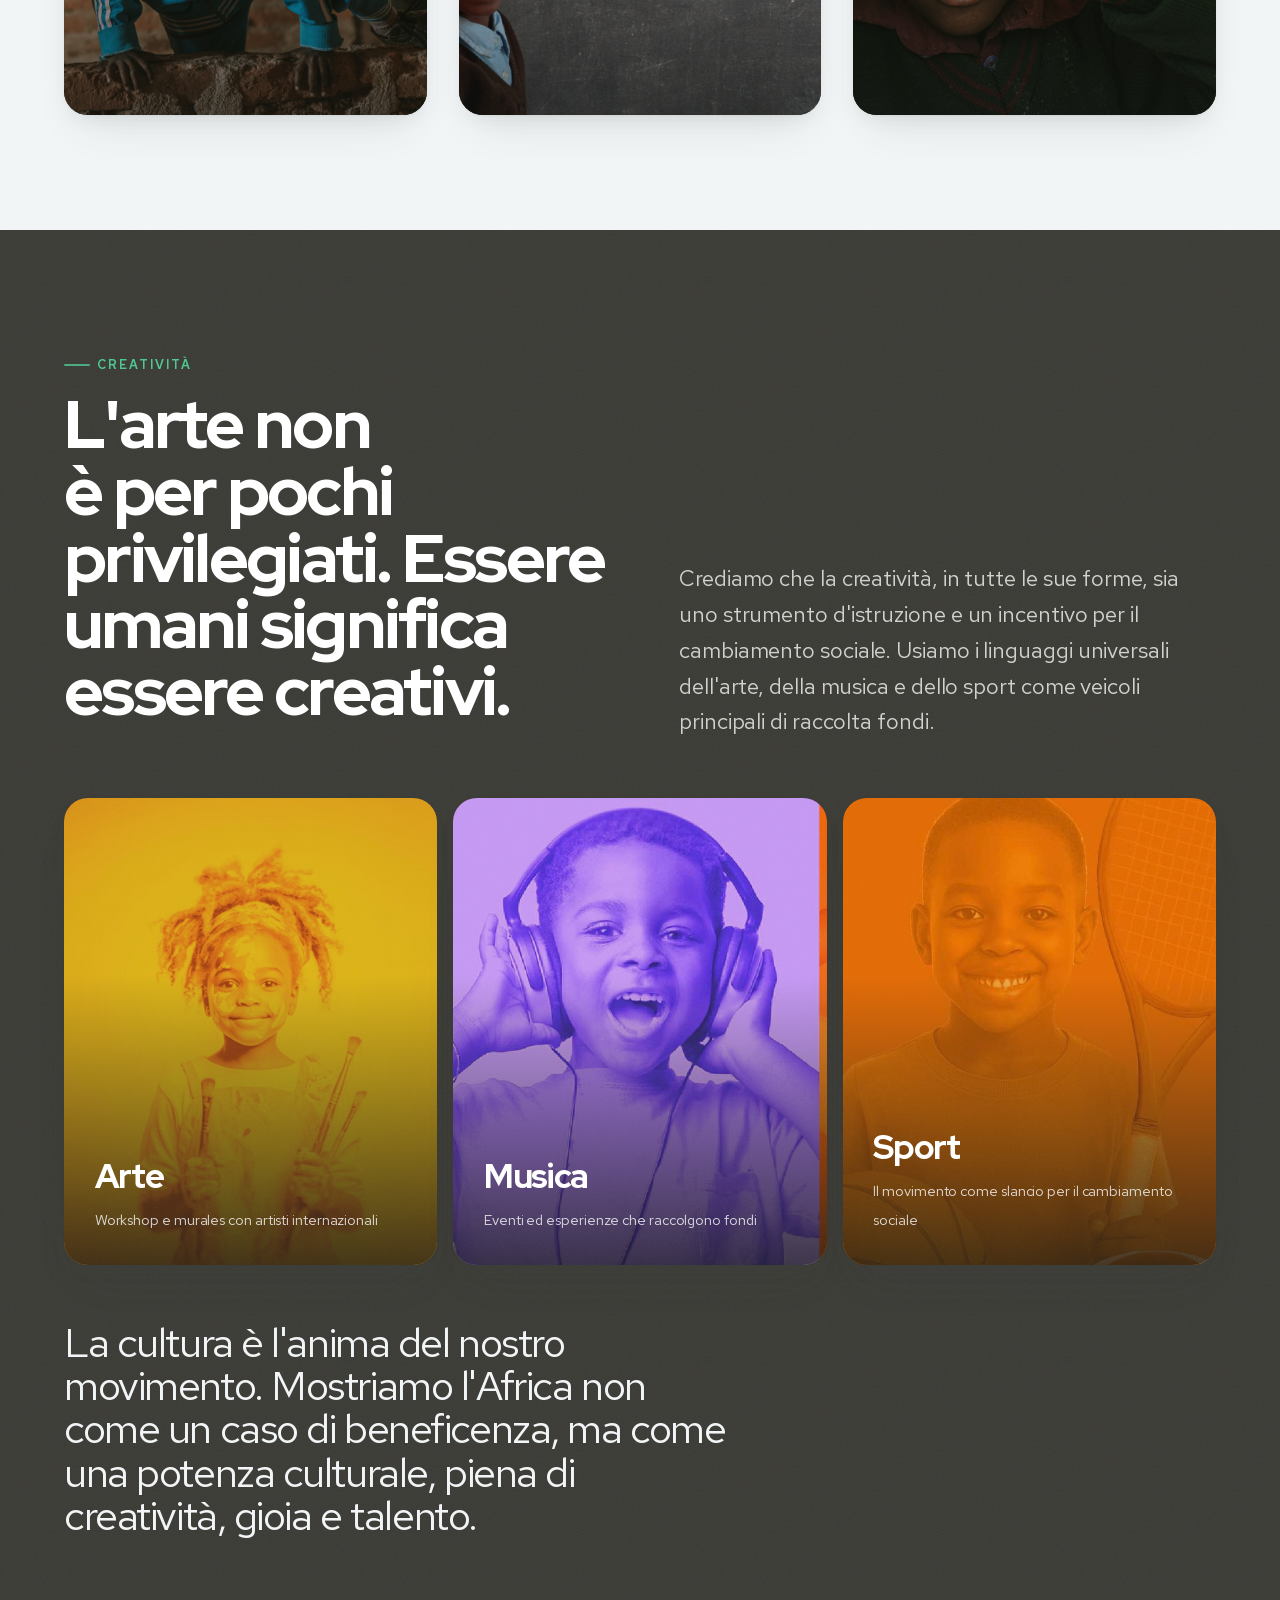
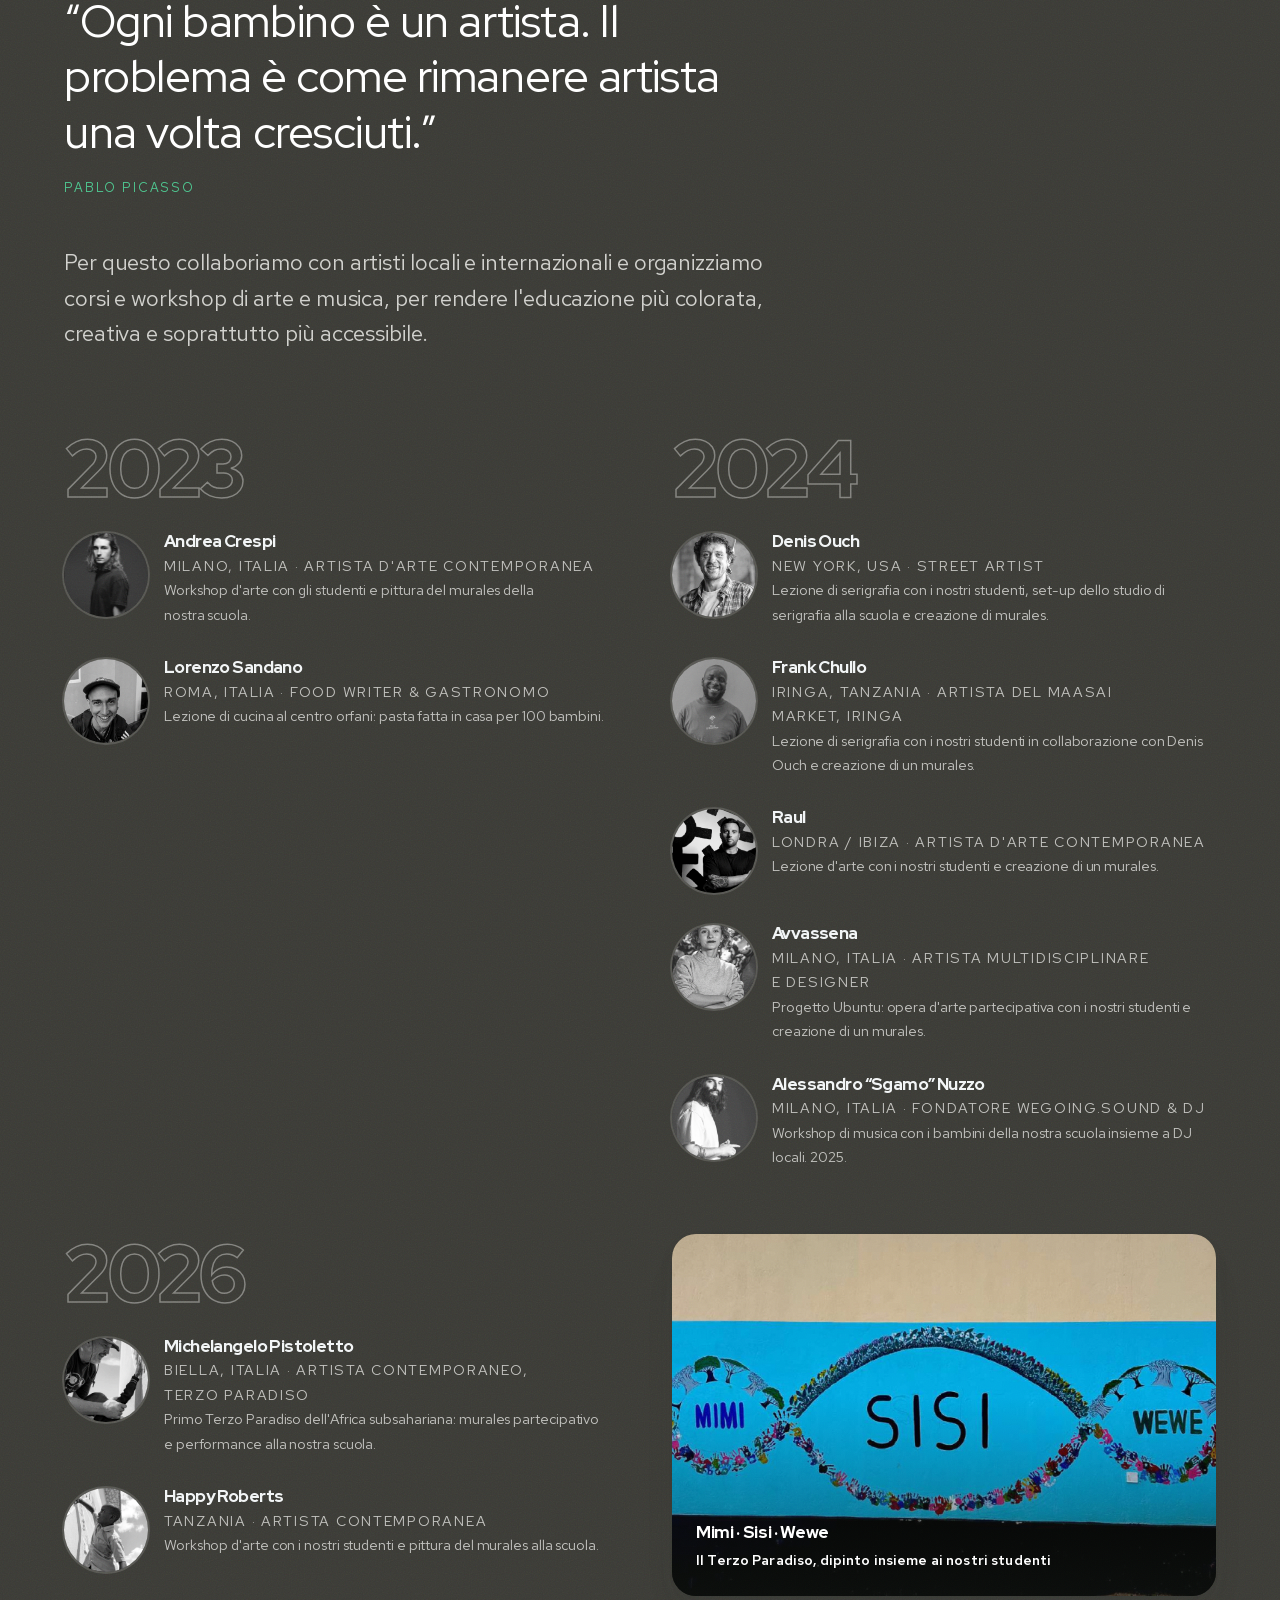
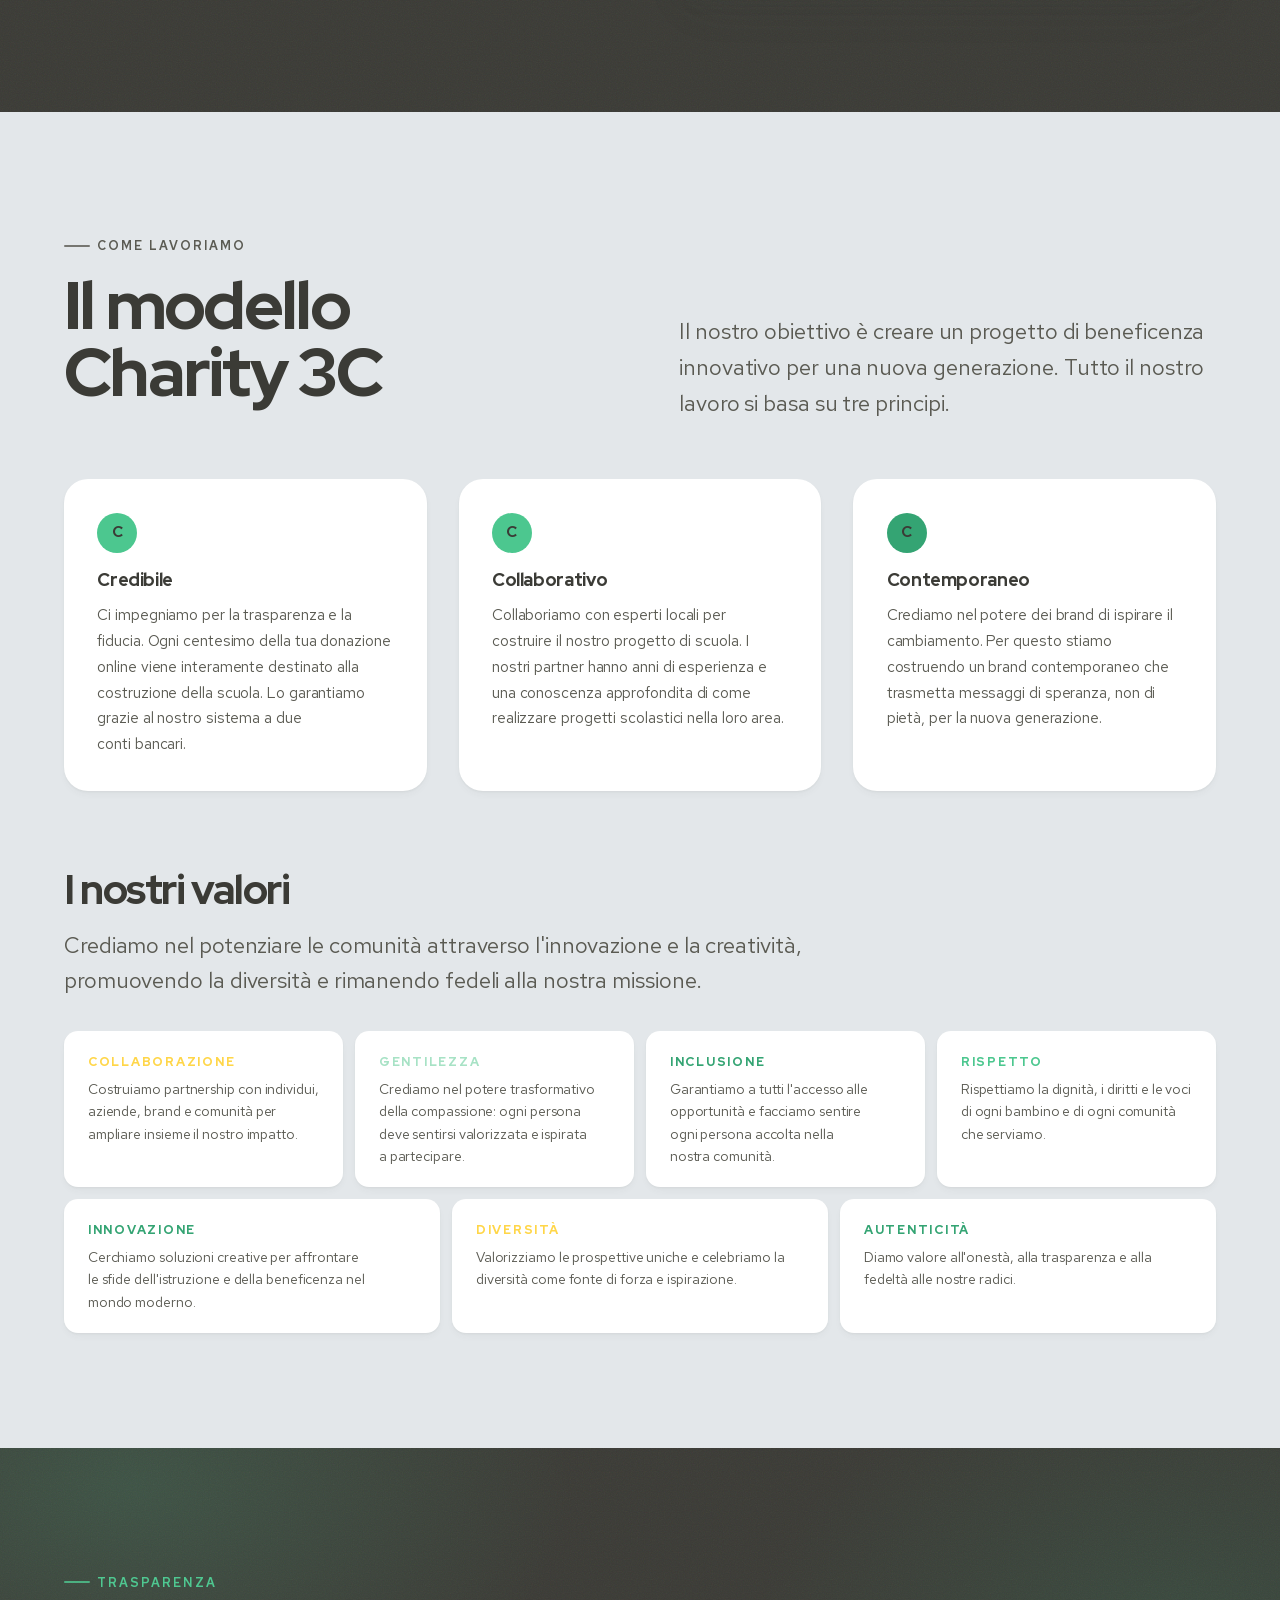
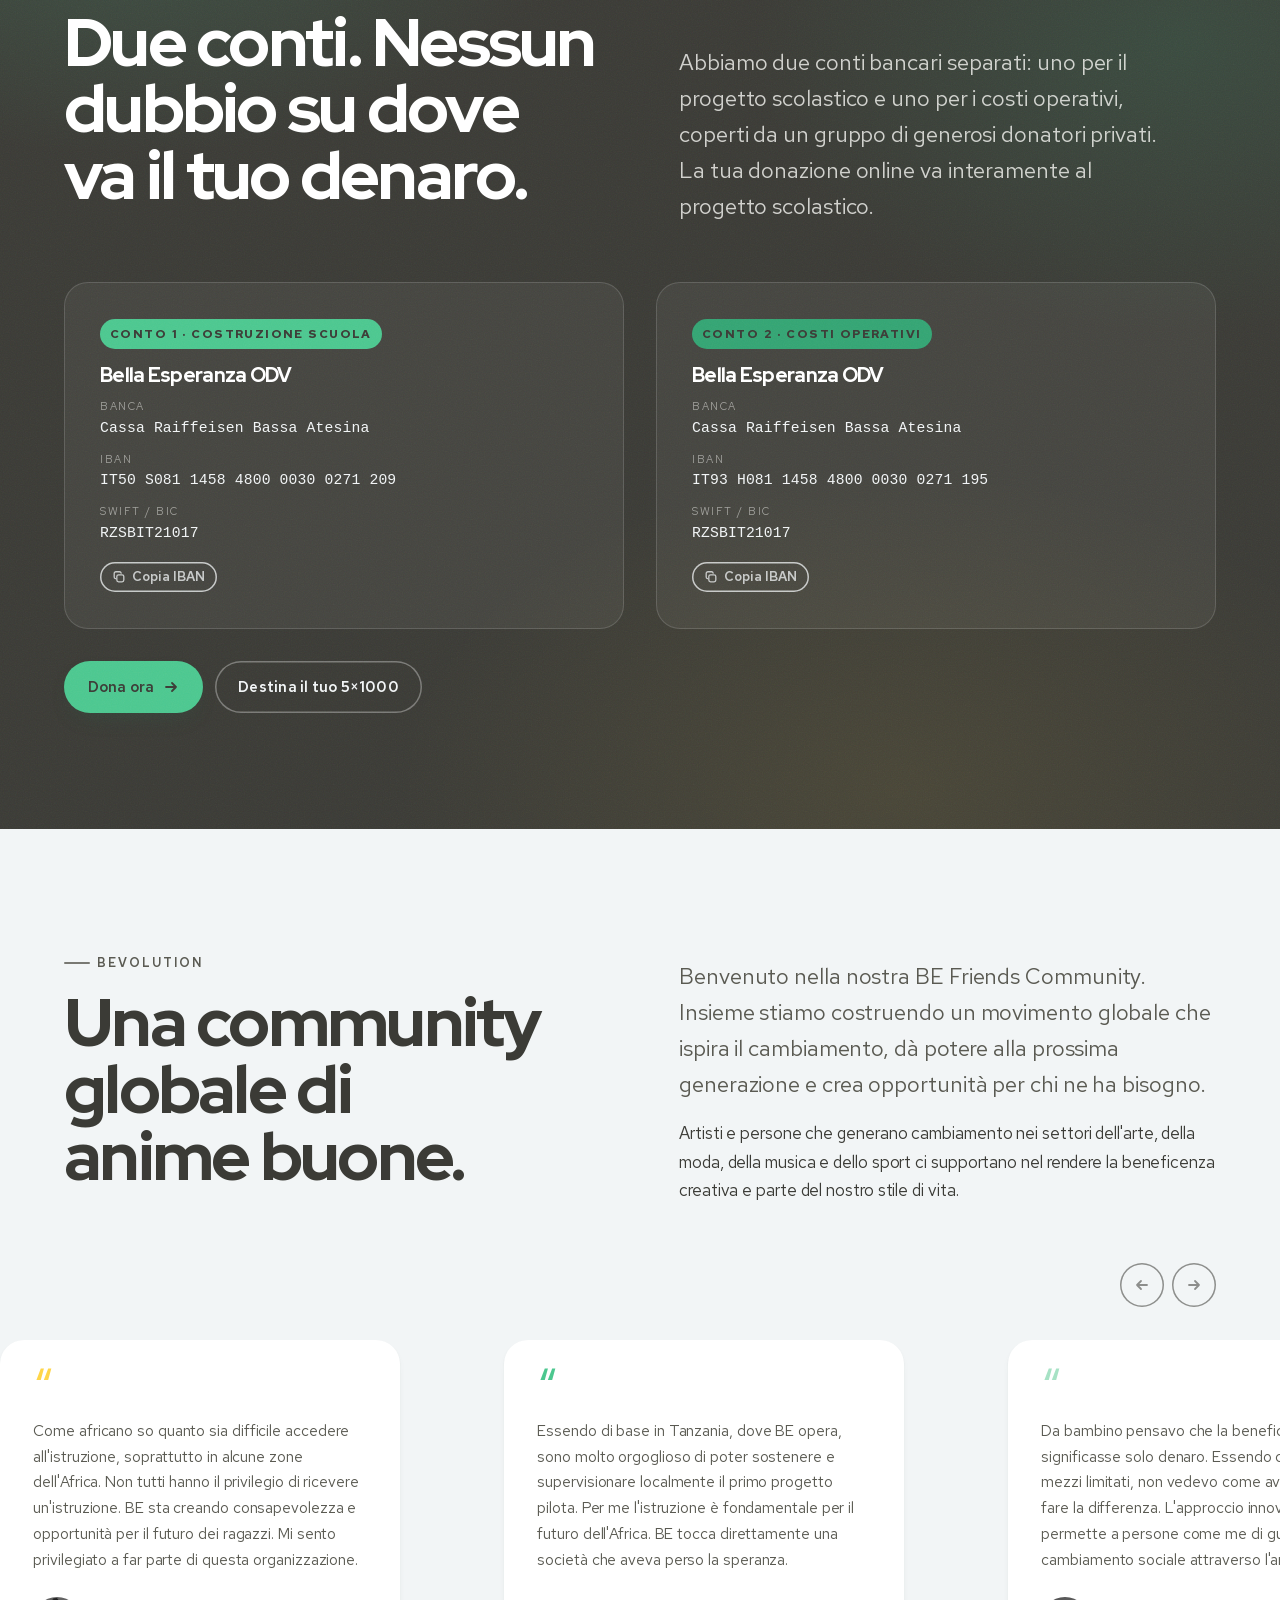
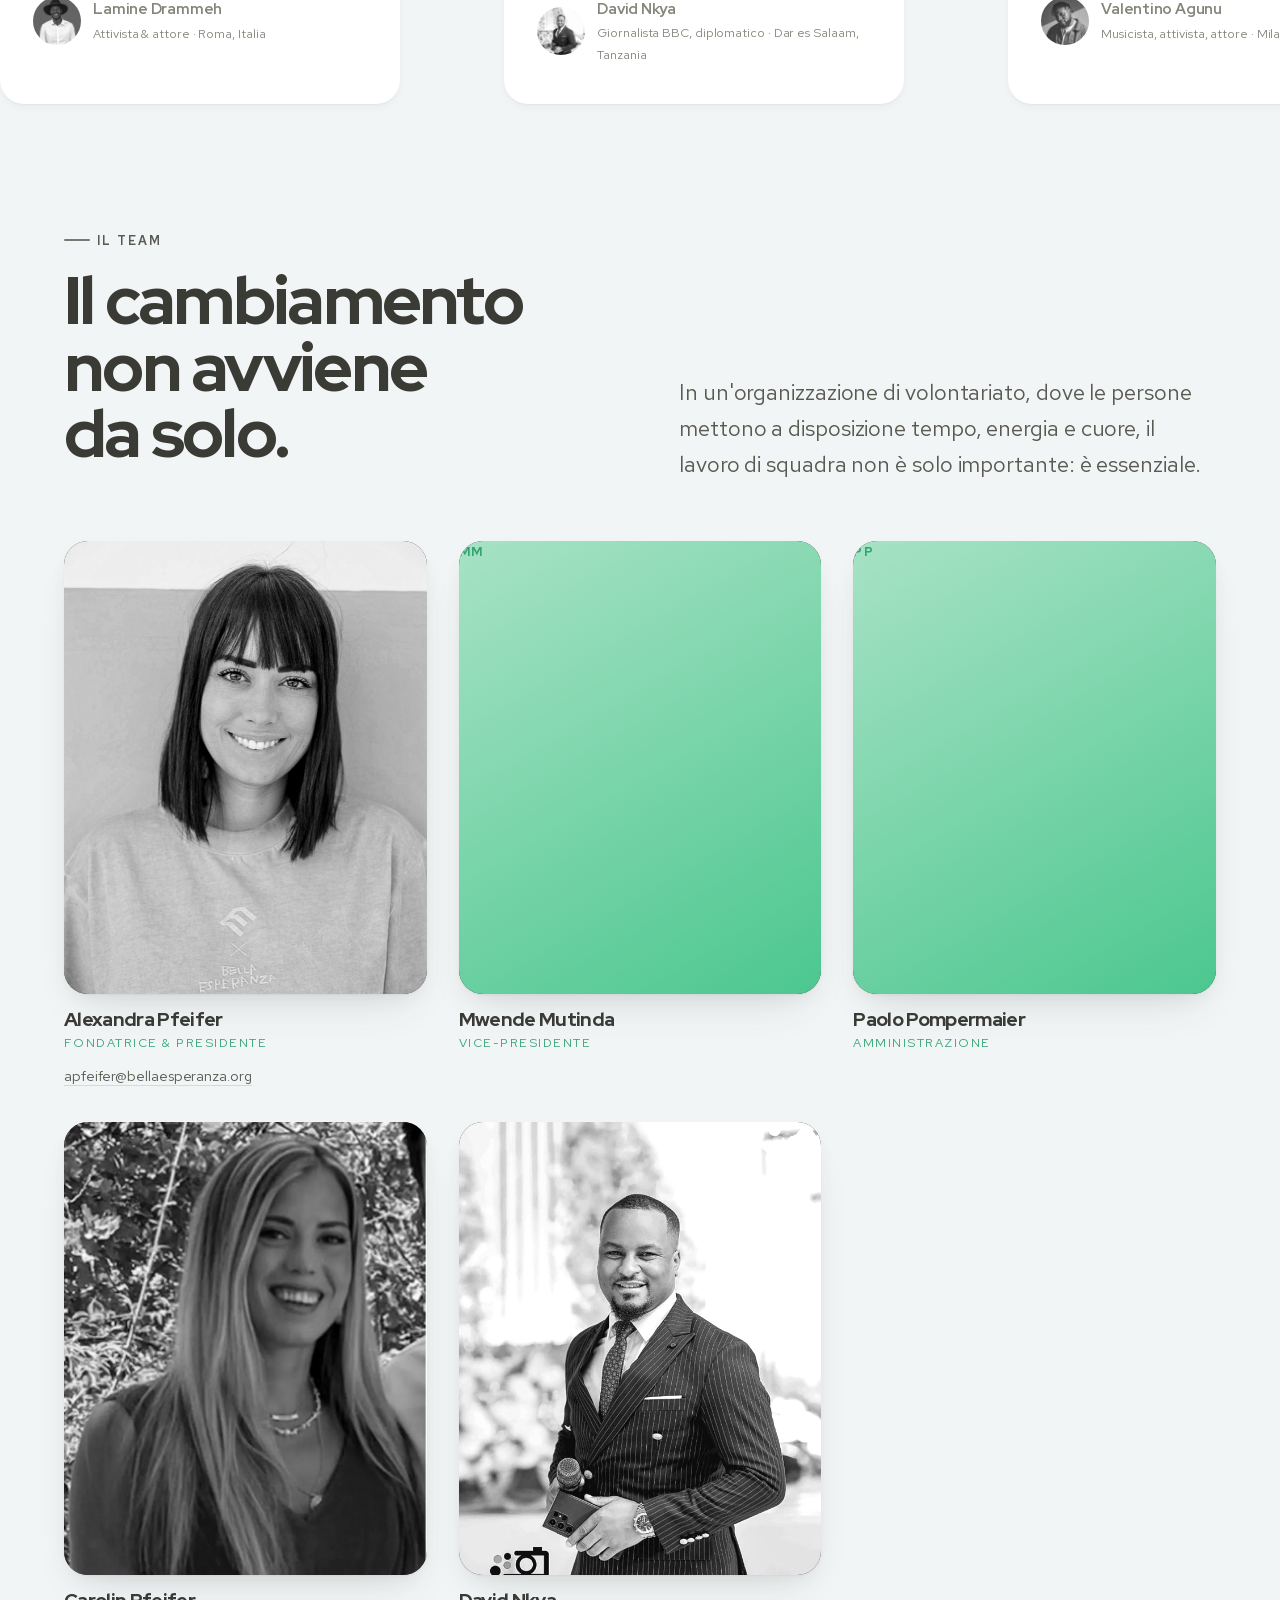
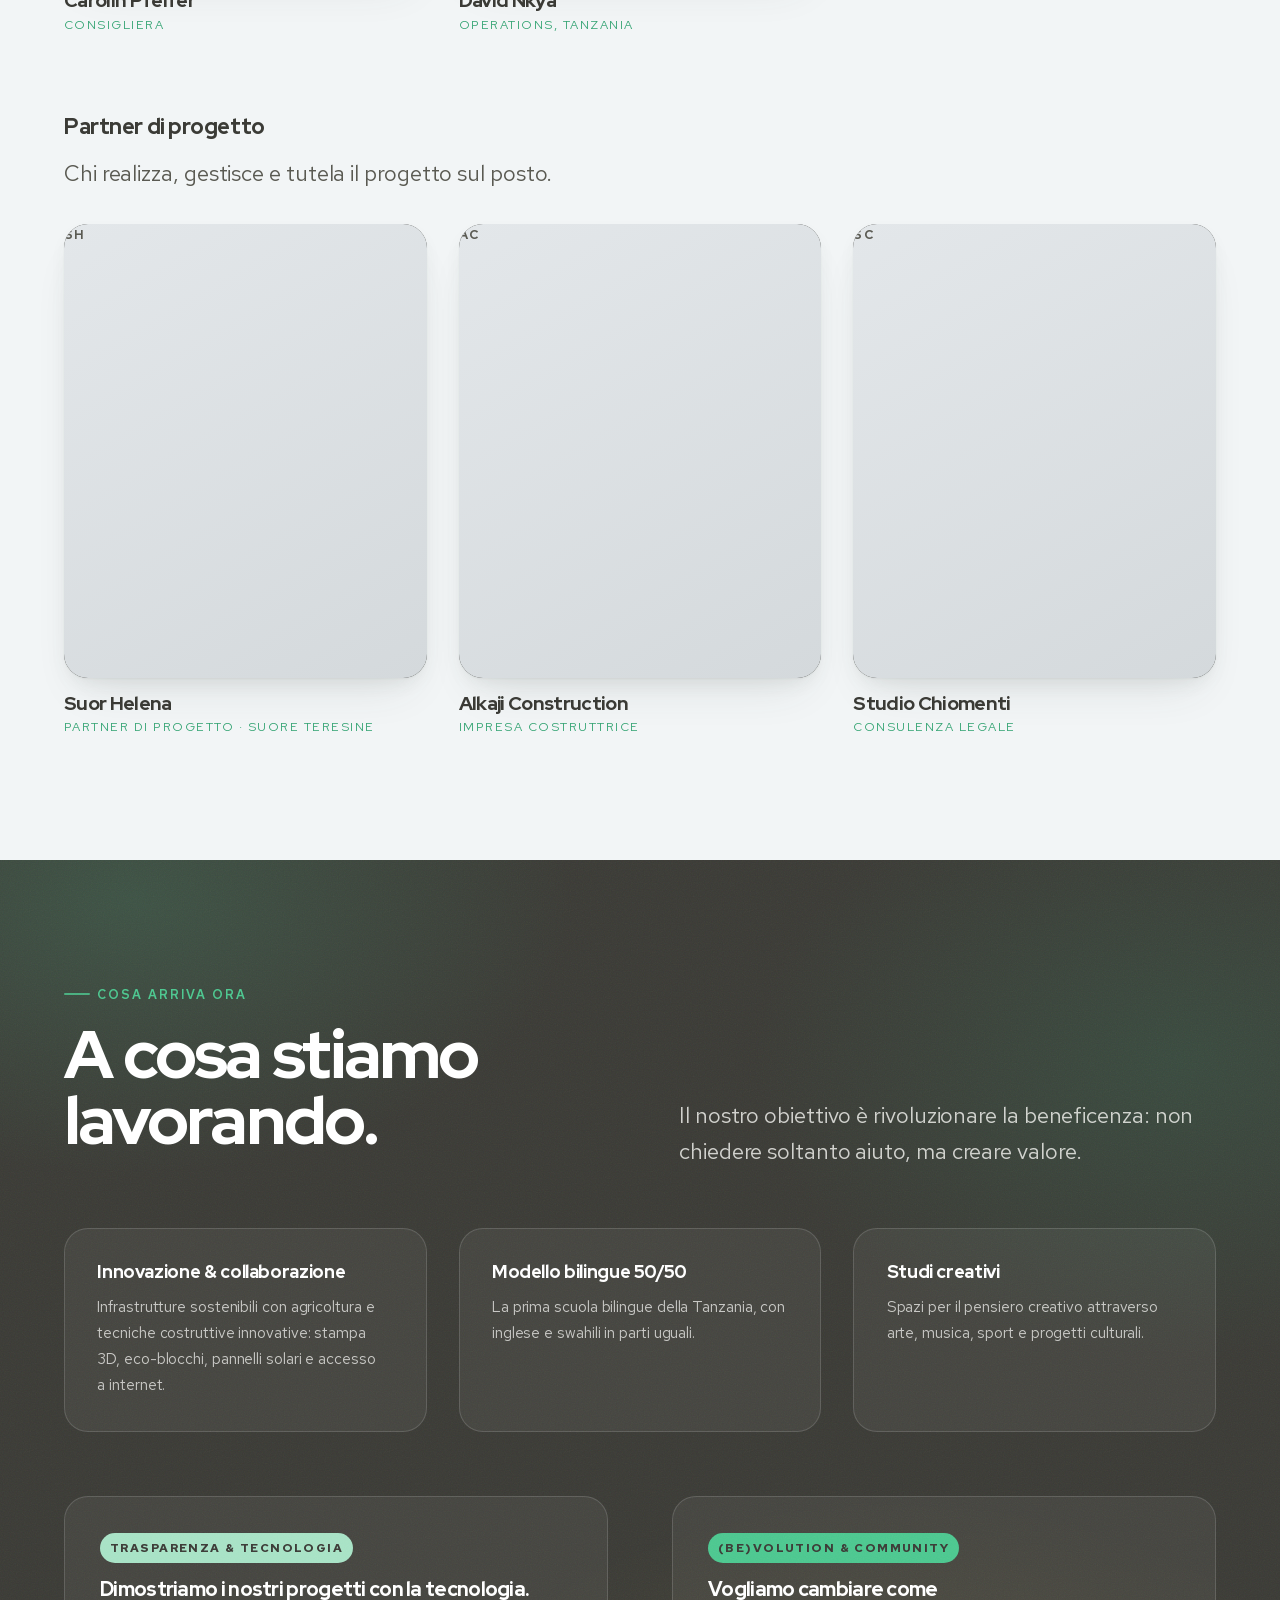
==== commit b77aca47: "Rechtsbuendige Hero-Variante zum Vergleich (?layout=right) Spiegelbild der Standardfassung: Rubrik, " ====
--- a/index.html
+++ b/index.html
@@ -22,6 +22,16 @@
 
 <link rel="preload" href="assets/fonts/red-hat-display-latin.woff2" as="font" type="font/woff2" crossorigin>
 <link rel="preload" href="assets/fonts/red-hat-text-latin.woff2" as="font" type="font/woff2" crossorigin>
+<script>
+/* Hero-Ausrichtung aus der URL lesen (?layout=right). Steht inline im Kopf,
+   damit die Seite nicht kurz in der falschen Anordnung aufblitzt. */
+(function () {
+  try {
+    var l = new URLSearchParams(location.search).get('layout');
+    if (l === 'right' || l === 'left') document.documentElement.dataset.layout = l;
+  } catch (e) {}
+})();
+</script>
 <link rel="stylesheet" href="assets/css/style.css">
 
 <script type="application/ld+json">
--- a/assets/css/style.css
+++ b/assets/css/style.css
@@ -596,7 +596,12 @@
   position: relative;
   min-height: min(100svh, 900px);
   display: flex; align-items: flex-end;
-  padding-block: calc(var(--header-h) + var(--s-8)) clamp(2.5rem, 6vw, 5rem);
+  /* --consent-h wird von main.js gesetzt, solange der Einwilligungs-Banner
+     offen ist. So rutscht die Spendenbox darueber statt dahinter. */
+  padding-block:
+    calc(var(--header-h) + clamp(1rem, 2vw, 1.75rem))
+    calc(clamp(1.75rem, 3.5vw, 3rem) + var(--consent-h, 0px));
+  transition: padding-bottom var(--t-mid) var(--ease-out);
   overflow: hidden;
   background: var(--ink);
   isolation: isolate;
@@ -622,24 +627,43 @@
 }
 
 .hero__inner { position: relative; z-index: 3; width: 100%; }
-.hero h1 { color: var(--white); max-width: 16ch; margin-bottom: var(--s-5); }
-.hero .lede { color: rgba(255, 255, 255, .88); max-width: 46ch; }
+/* bewusst kleiner als display-xl: die Spendenbox soll beim ersten Blick
+   vollstaendig im Bild sein */
+.hero h1 {
+  color: var(--white);
+  font-size: clamp(2.35rem, 5.6vw, 4.6rem);
+  max-width: 16ch;
+  margin-bottom: var(--s-4);
+}
+.hero .lede {
+  color: rgba(255, 255, 255, .88);
+  max-width: 44ch;
+  font-size: clamp(1rem, .96rem + .3vw, 1.18rem);
+}
 .hero .eyebrow { color: var(--accent); }
 
 .hero__foot {
-  display: flex; flex-wrap: wrap; align-items: flex-end;
-  justify-content: space-between; gap: var(--s-6);
-  margin-top: clamp(2rem, 4vw, 3.25rem);
-}
-
+  display: grid;
+  grid-template-columns: auto minmax(0, 1fr);
+  align-items: center;
+  gap: clamp(1.5rem, 4vw, 3.5rem);
+  margin-top: clamp(1rem, 1.8vw, 1.5rem);
+}
+
+/* senkrecht neben der Box statt darunter — spart Hoehe im ersten Blick */
 .hero__stats {
-  display: flex; flex-wrap: wrap; gap: clamp(1.25rem, 3vw, 2.75rem);
+  display: flex; flex-direction: column;
+  gap: clamp(1rem, 2vw, 1.6rem);
+}
+@media (max-width: 860px) {
+  .hero__foot { grid-template-columns: minmax(0, 1fr); }
+  .hero__stats { flex-direction: row; flex-wrap: wrap; gap: var(--s-5) var(--s-6); }
 }
 .hero__stat { color: var(--white); }
 .hero__stat b {
   display: block;
   font-family: "Red Hat Display", sans-serif;
-  font-size: clamp(1.9rem, 3.4vw, 2.9rem);
+  font-size: clamp(1.7rem, 2.6vw, 2.35rem);
   font-weight: 800; letter-spacing: -.04em; line-height: 1;
   color: var(--accent);
 }
@@ -671,6 +695,37 @@
   50%      { transform: scaleY(1);  transform-origin: top; opacity: 1; }
 }
 @media (max-width: 760px) { .scroll-cue { display: none; } }
+
+/* --------------------------------------------------------------------------
+   7b. Hero rechtsbuendig (?layout=right)
+   Spiegelbild der Standardfassung: Text und Spendenbox rechts, die
+   Kennzahlen links daneben. Wird ueber ein Inline-Skript im Kopf gesetzt.
+   -------------------------------------------------------------------------- */
+:root[data-layout="right"] .hero__inner { text-align: right; }
+:root[data-layout="right"] .hero h1,
+:root[data-layout="right"] .hero .lede { margin-left: auto; }
+
+/* Der Strich der Rubrik muss auf die andere Seite wandern */
+:root[data-layout="right"] .hero .eyebrow { flex-direction: row-reverse; }
+
+:root[data-layout="right"] .hero__foot {
+  grid-template-columns: minmax(0, 1fr) auto;
+  justify-items: end;
+}
+/* Reihenfolge tauschen: Kennzahlen links, Box ganz aussen rechts */
+:root[data-layout="right"] .hero__stats { order: 1; align-items: flex-end; }
+:root[data-layout="right"] .give { order: 2; }
+:root[data-layout="right"] .give { text-align: left; }
+:root[data-layout="right"] .hero__media img { object-position: 34% 40%; }
+:root[data-layout="right"] .hero__media::after {
+  background: linear-gradient(238deg, rgba(30, 107, 74, .36), rgba(52, 164, 115, .22) 55%, rgba(59, 59, 54, .24));
+}
+:root[data-layout="right"] .scroll-cue { right: auto; left: var(--gutter); }
+
+@media (max-width: 860px) {
+  :root[data-layout="right"] .hero__foot { grid-template-columns: minmax(0, 1fr); justify-items: stretch; }
+  :root[data-layout="right"] .hero__stats { align-items: flex-start; }
+}
 
 /* --------------------------------------------------------------------------
    8. Marquee
@@ -1369,16 +1424,16 @@
 .give {
   background: var(--white);
   border-radius: var(--r-lg);
-  padding: clamp(1.15rem, 2.2vw, 1.6rem);
+  padding: clamp(1rem, 1.8vw, 1.35rem);
   box-shadow: var(--sh-3);
-  width: min(420px, 100%);
+  width: min(400px, 100%);
 }
 .give__toggle {
   display: grid; grid-template-columns: 1fr 1fr;
   gap: 4px; padding: 4px;
   background: var(--paper-2);
   border-radius: var(--r-pill);
-  margin-bottom: var(--s-4);
+  margin-bottom: var(--s-3);
 }
 .give__toggle button {
   border: 0; cursor: pointer;
@@ -1386,7 +1441,7 @@
   font-family: "Red Hat Text", sans-serif;
   font-size: .85rem; font-weight: 600;
   color: var(--ink-3);
-  padding: .6em 1em;
+  padding: .5em 1em;
   border-radius: var(--r-pill);
   transition: background-color var(--t-fast) var(--ease-out), color var(--t-fast) var(--ease-out);
 }
@@ -1405,14 +1460,14 @@
   display: grid;
   grid-template-columns: repeat(3, 1fr);
   gap: var(--s-2);
-  margin-bottom: var(--s-4);
+  margin-bottom: var(--s-3);
 }
 .give__amounts button,
 .give__amounts .give__custom {
   border: 1.5px solid var(--line);
   background: var(--white);
   border-radius: var(--r-md);
-  padding: .75em .5em;
+  padding: .6em .5em;
   font-family: "Red Hat Display", sans-serif;
   font-size: 1rem; font-weight: 700;
   color: var(--ink);
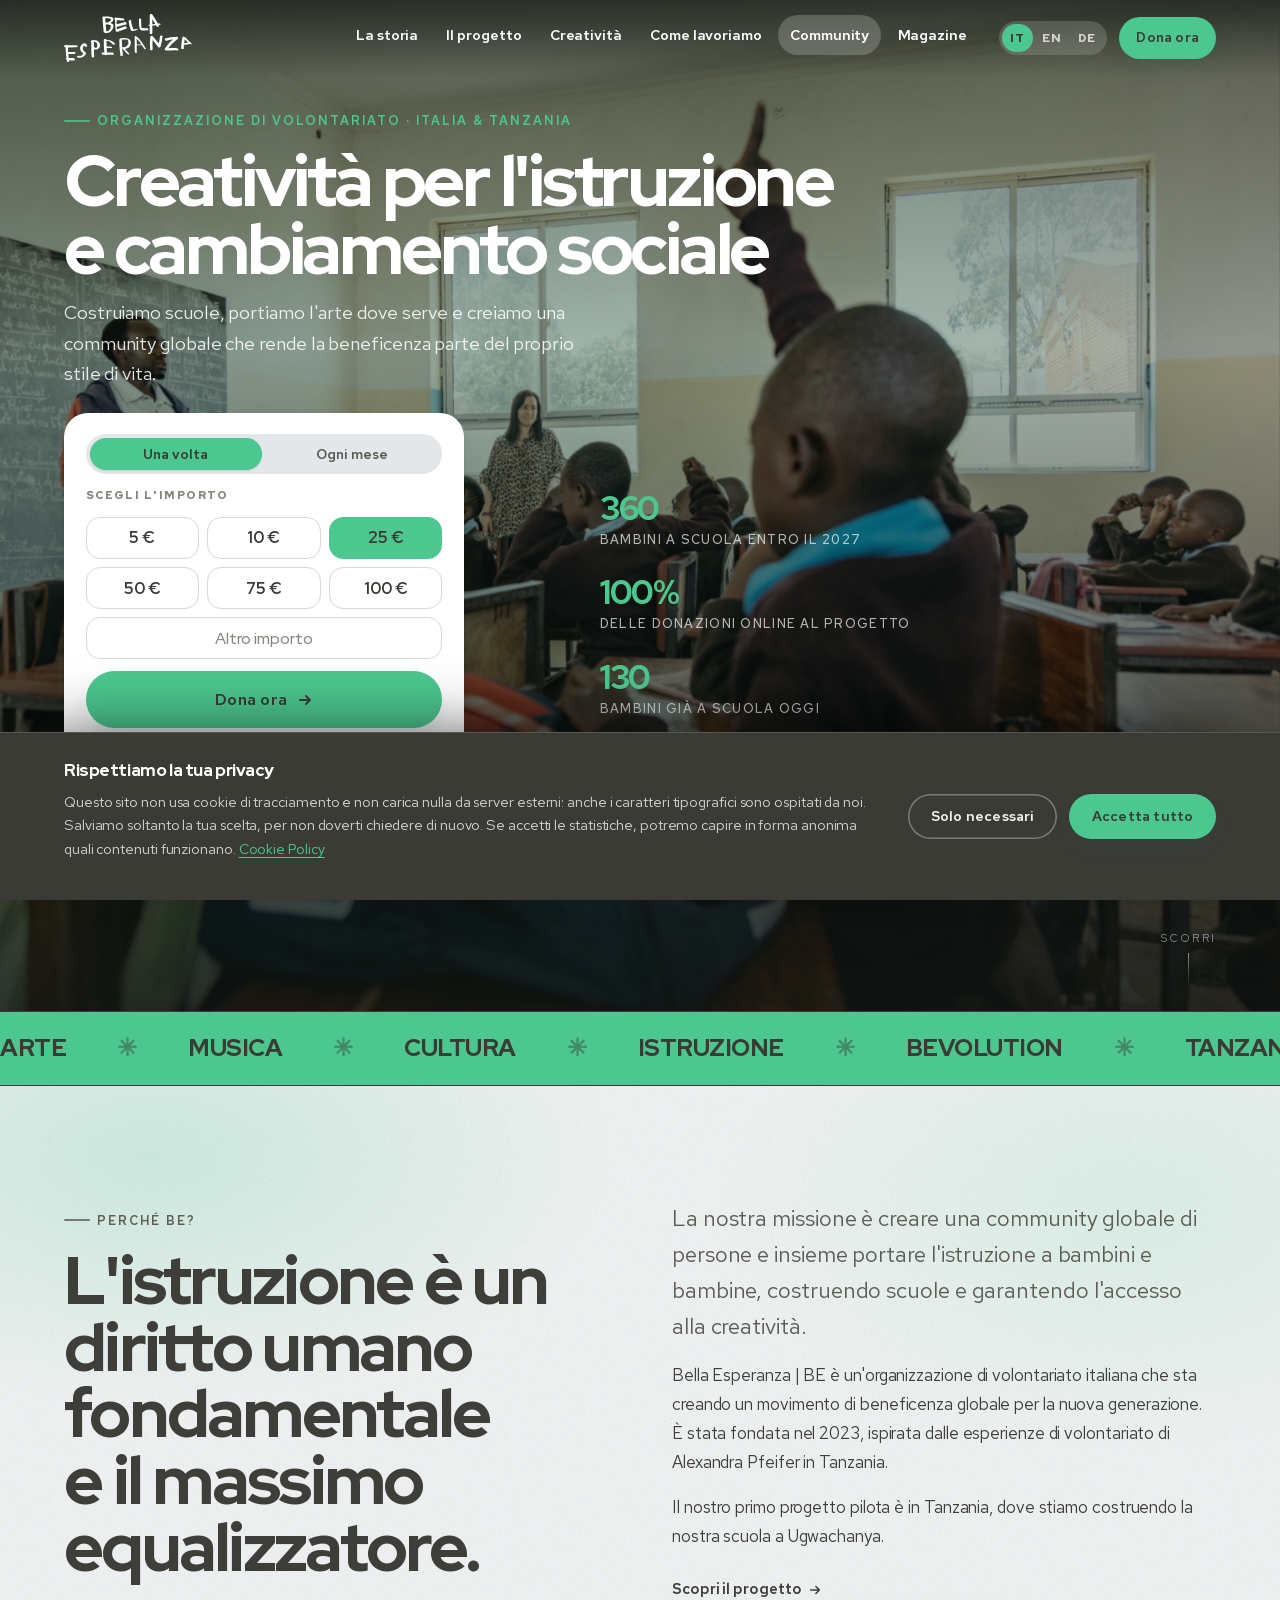
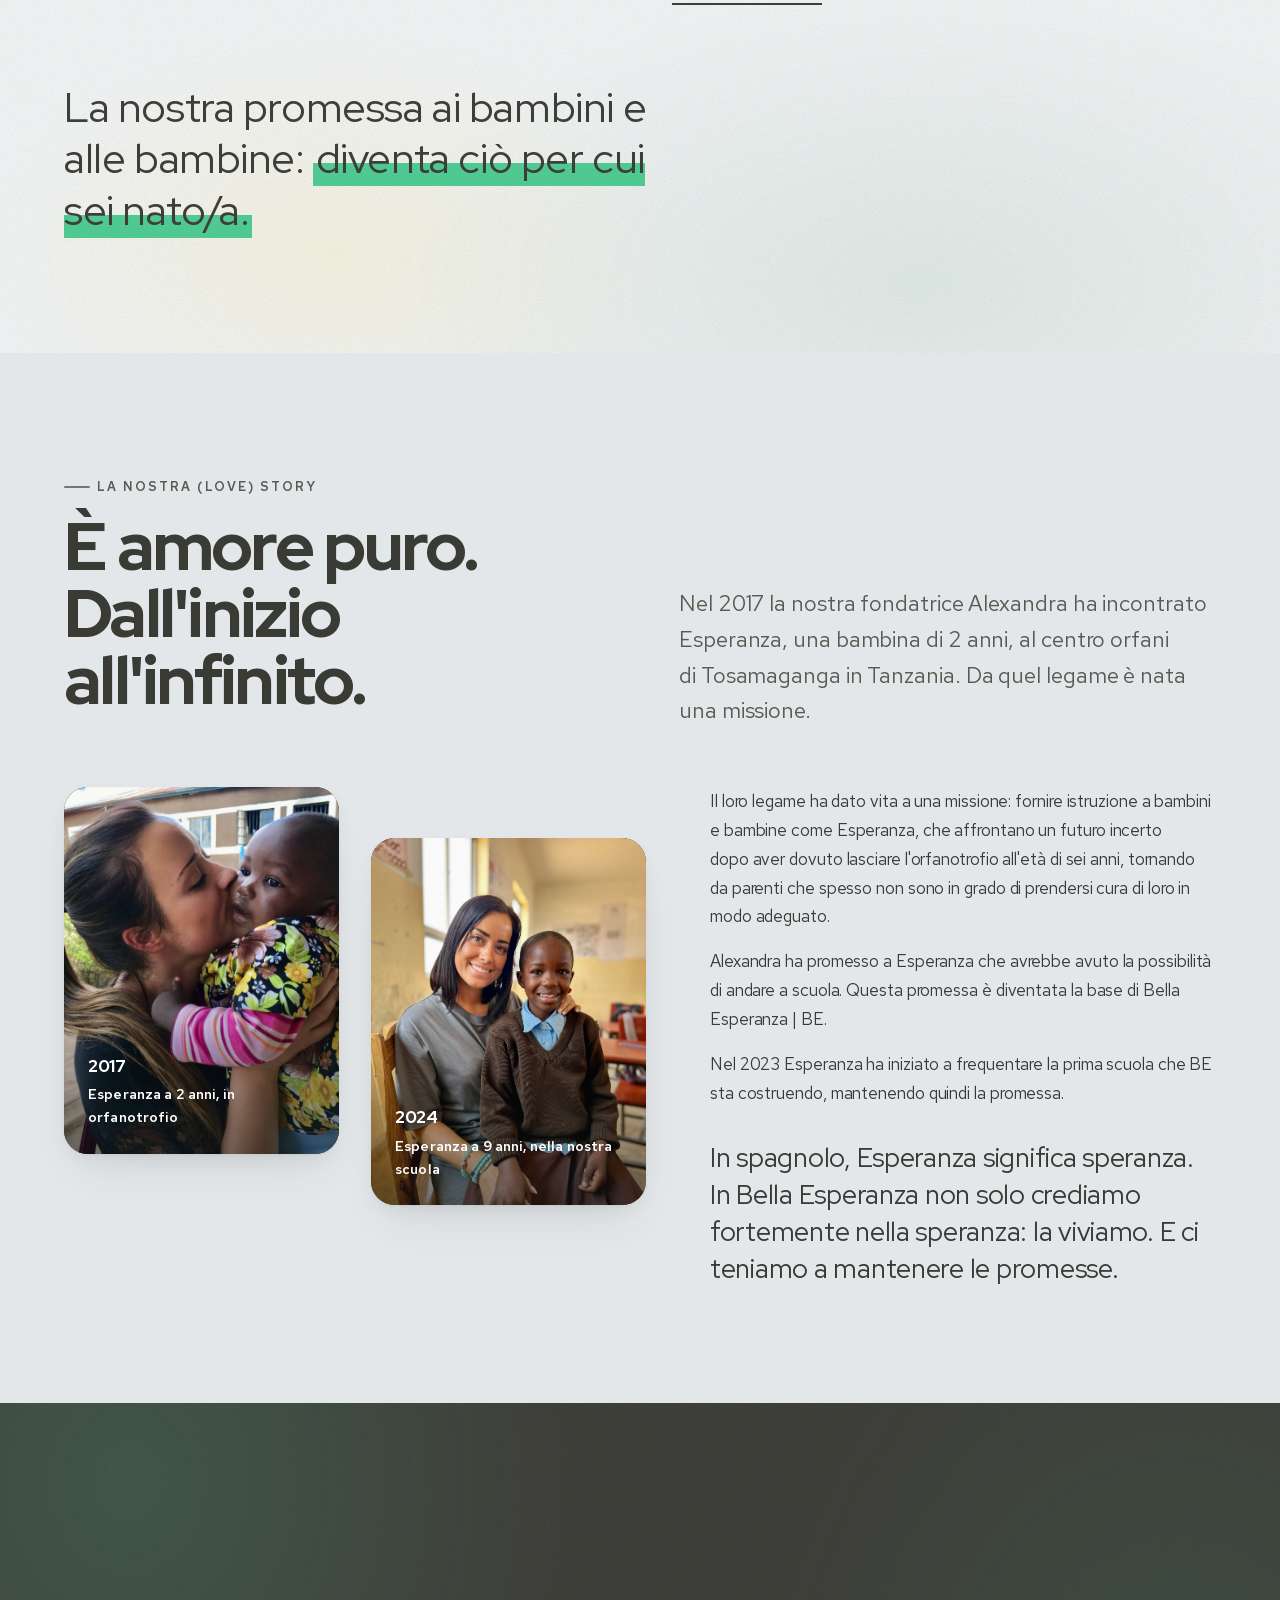
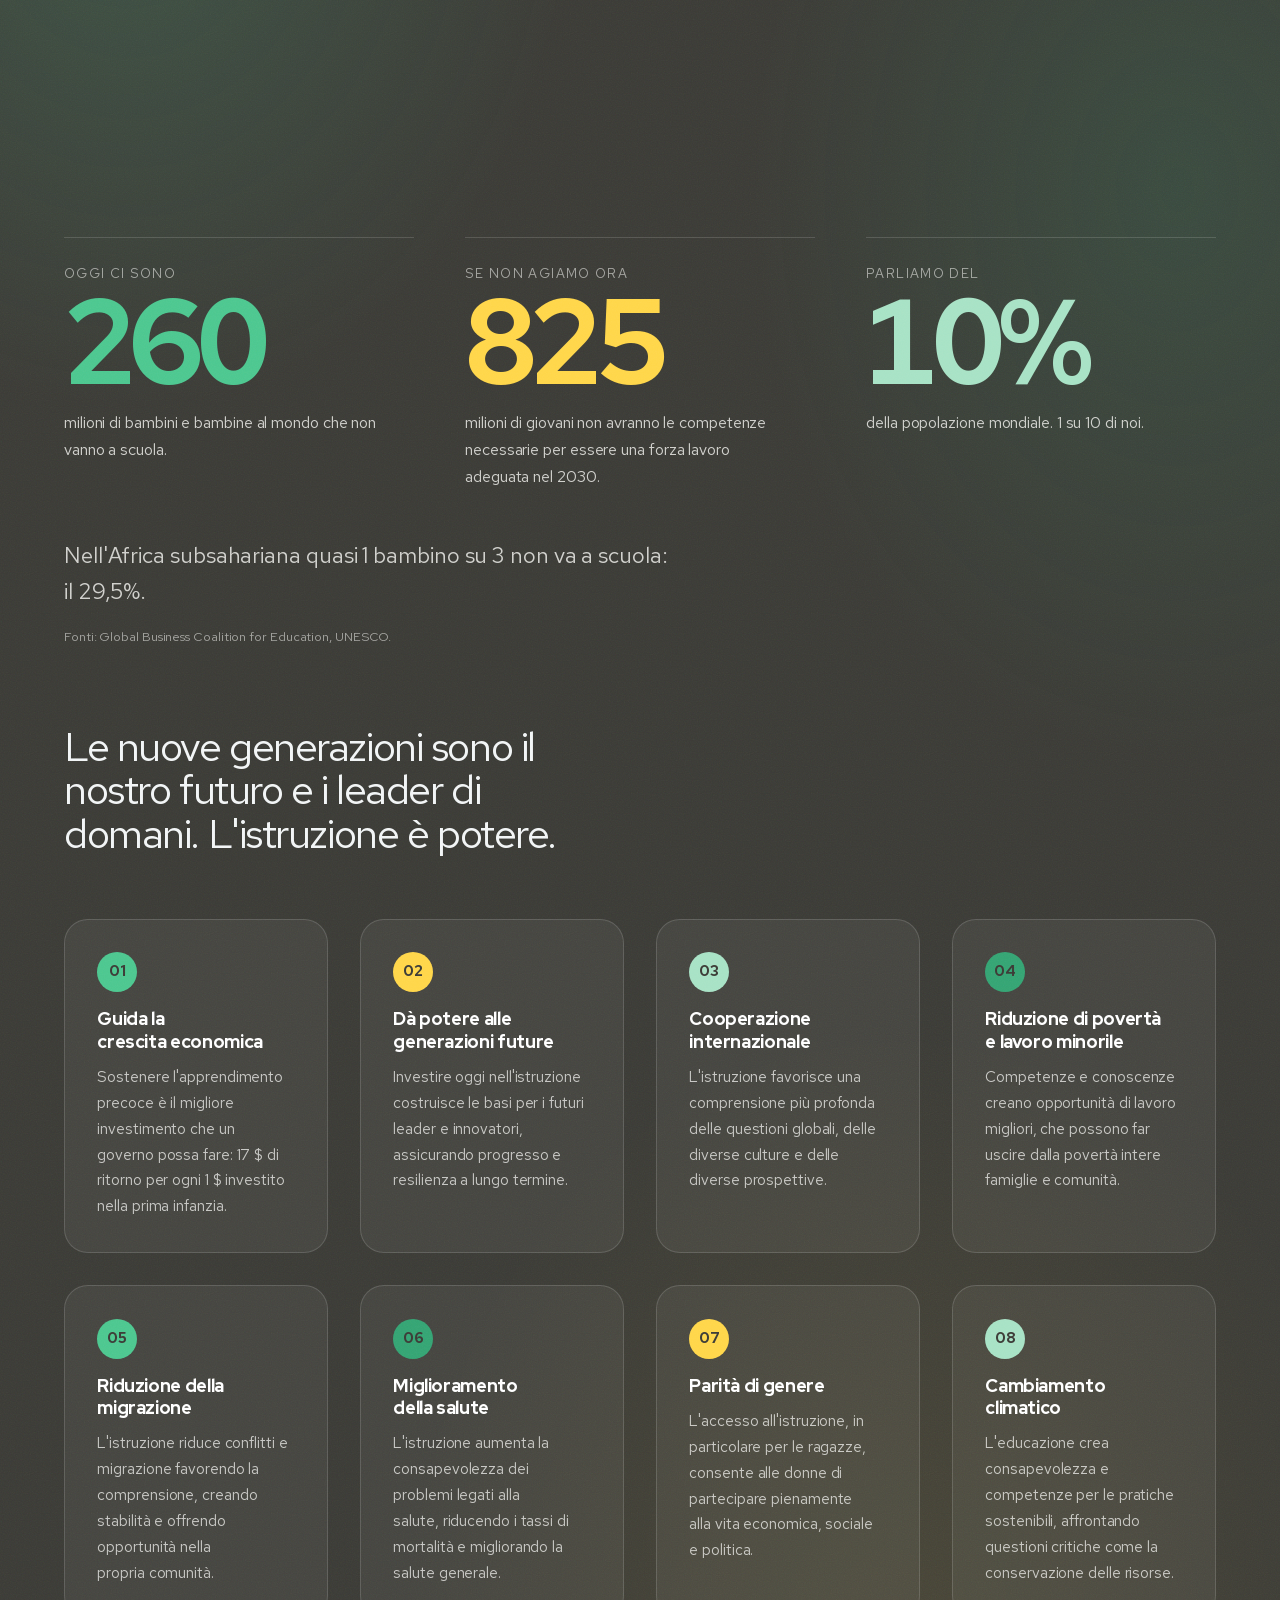
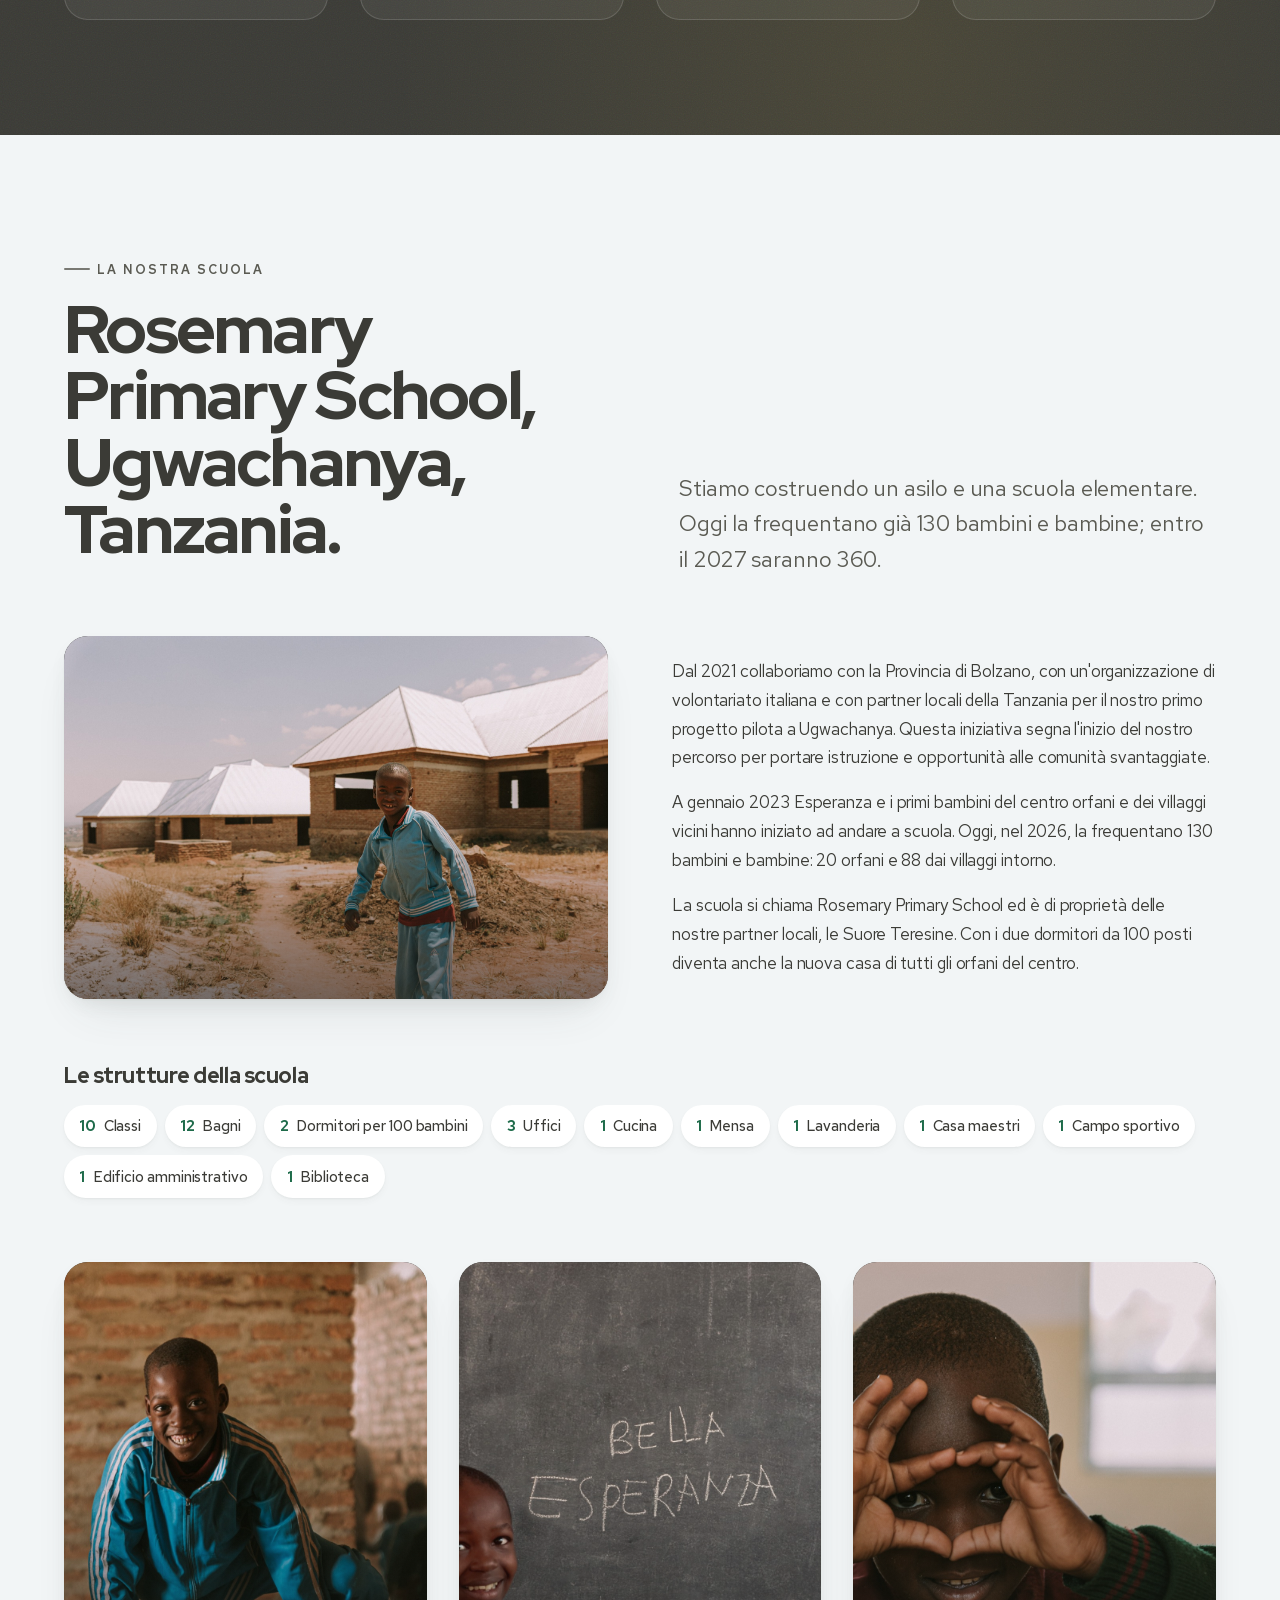
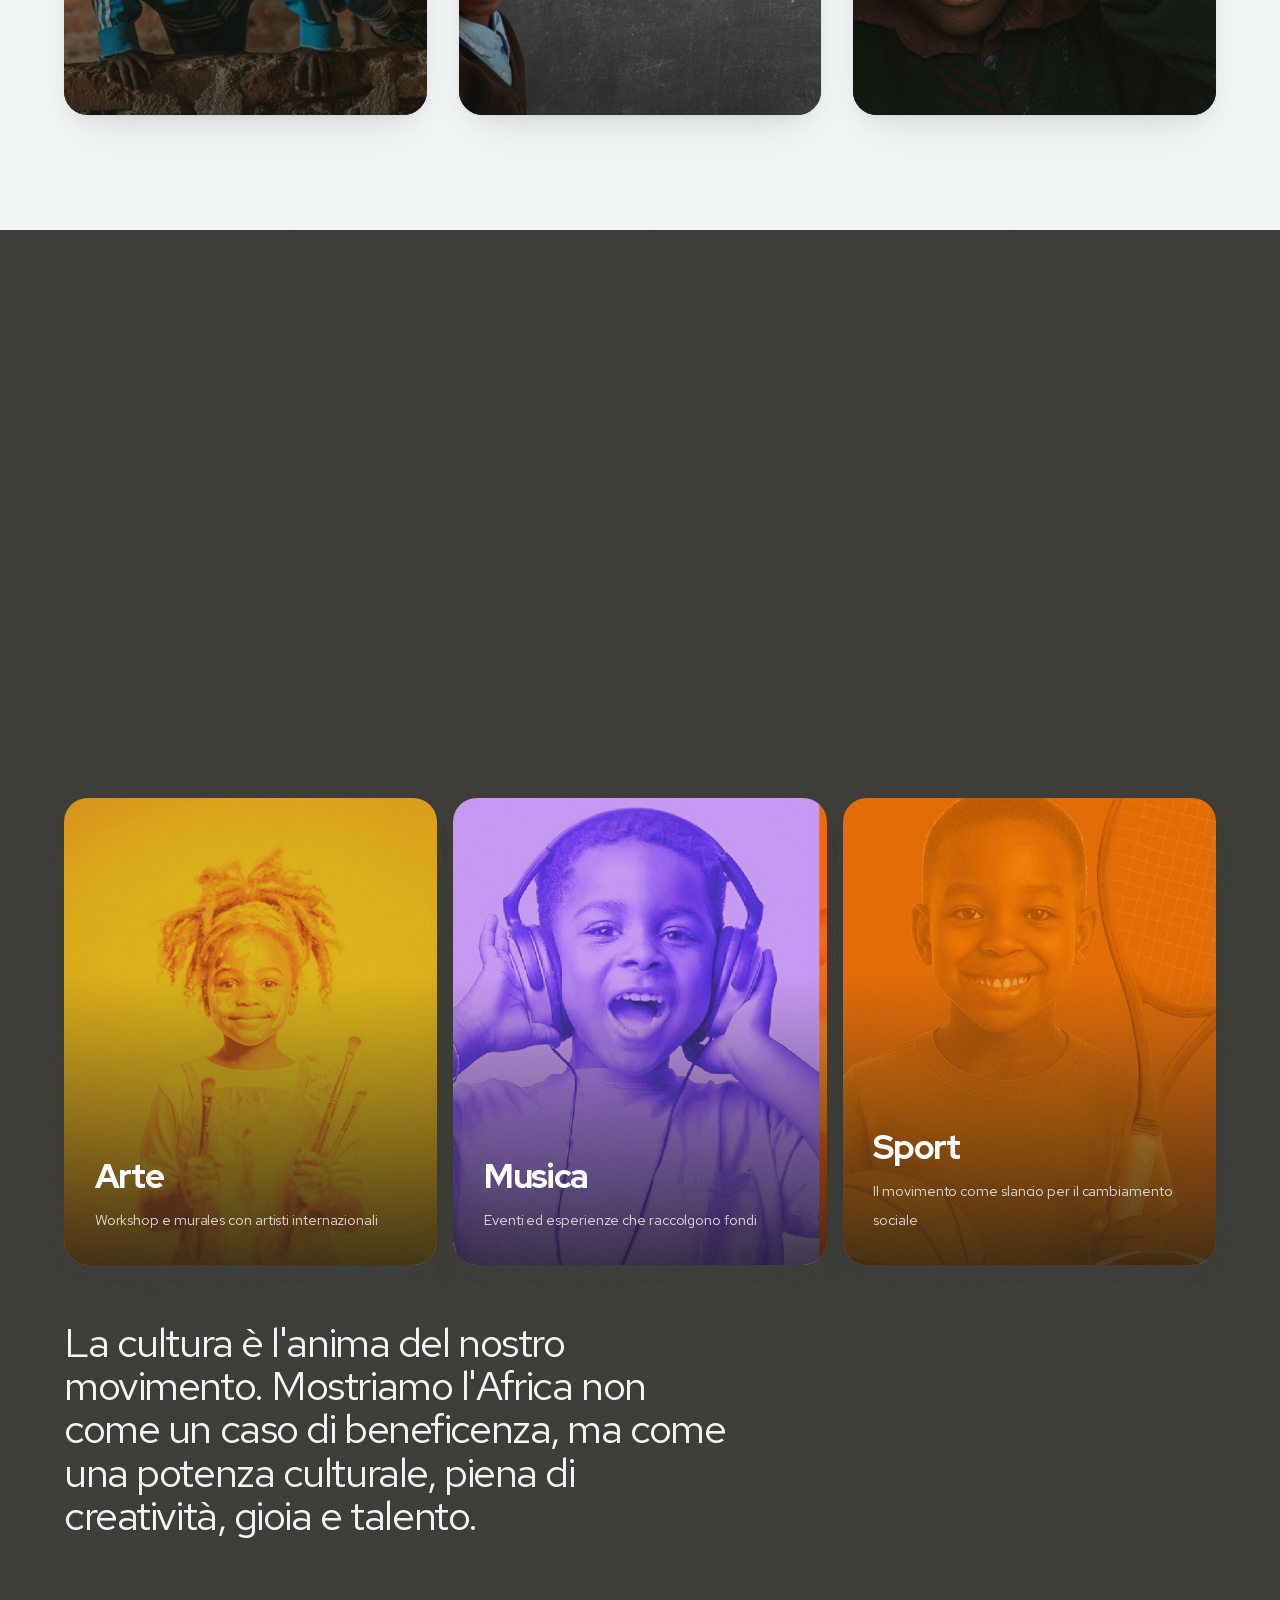
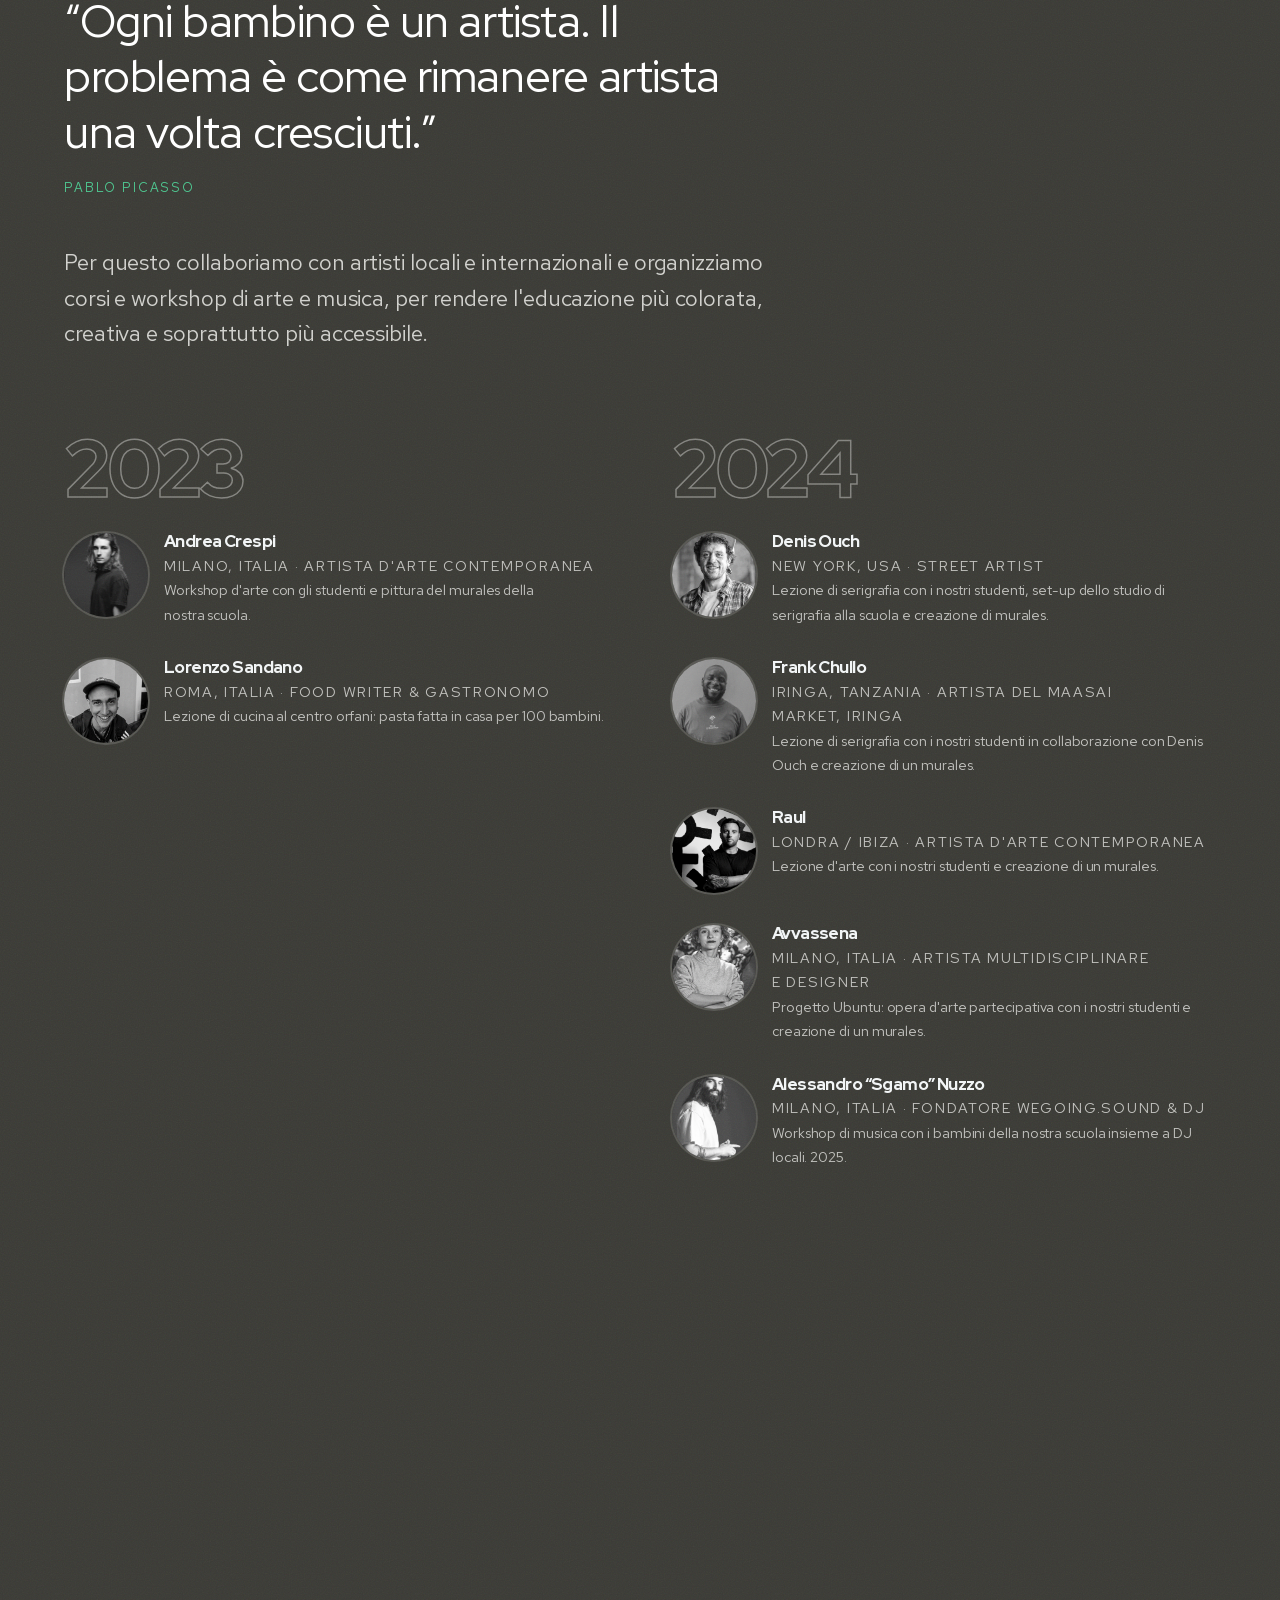
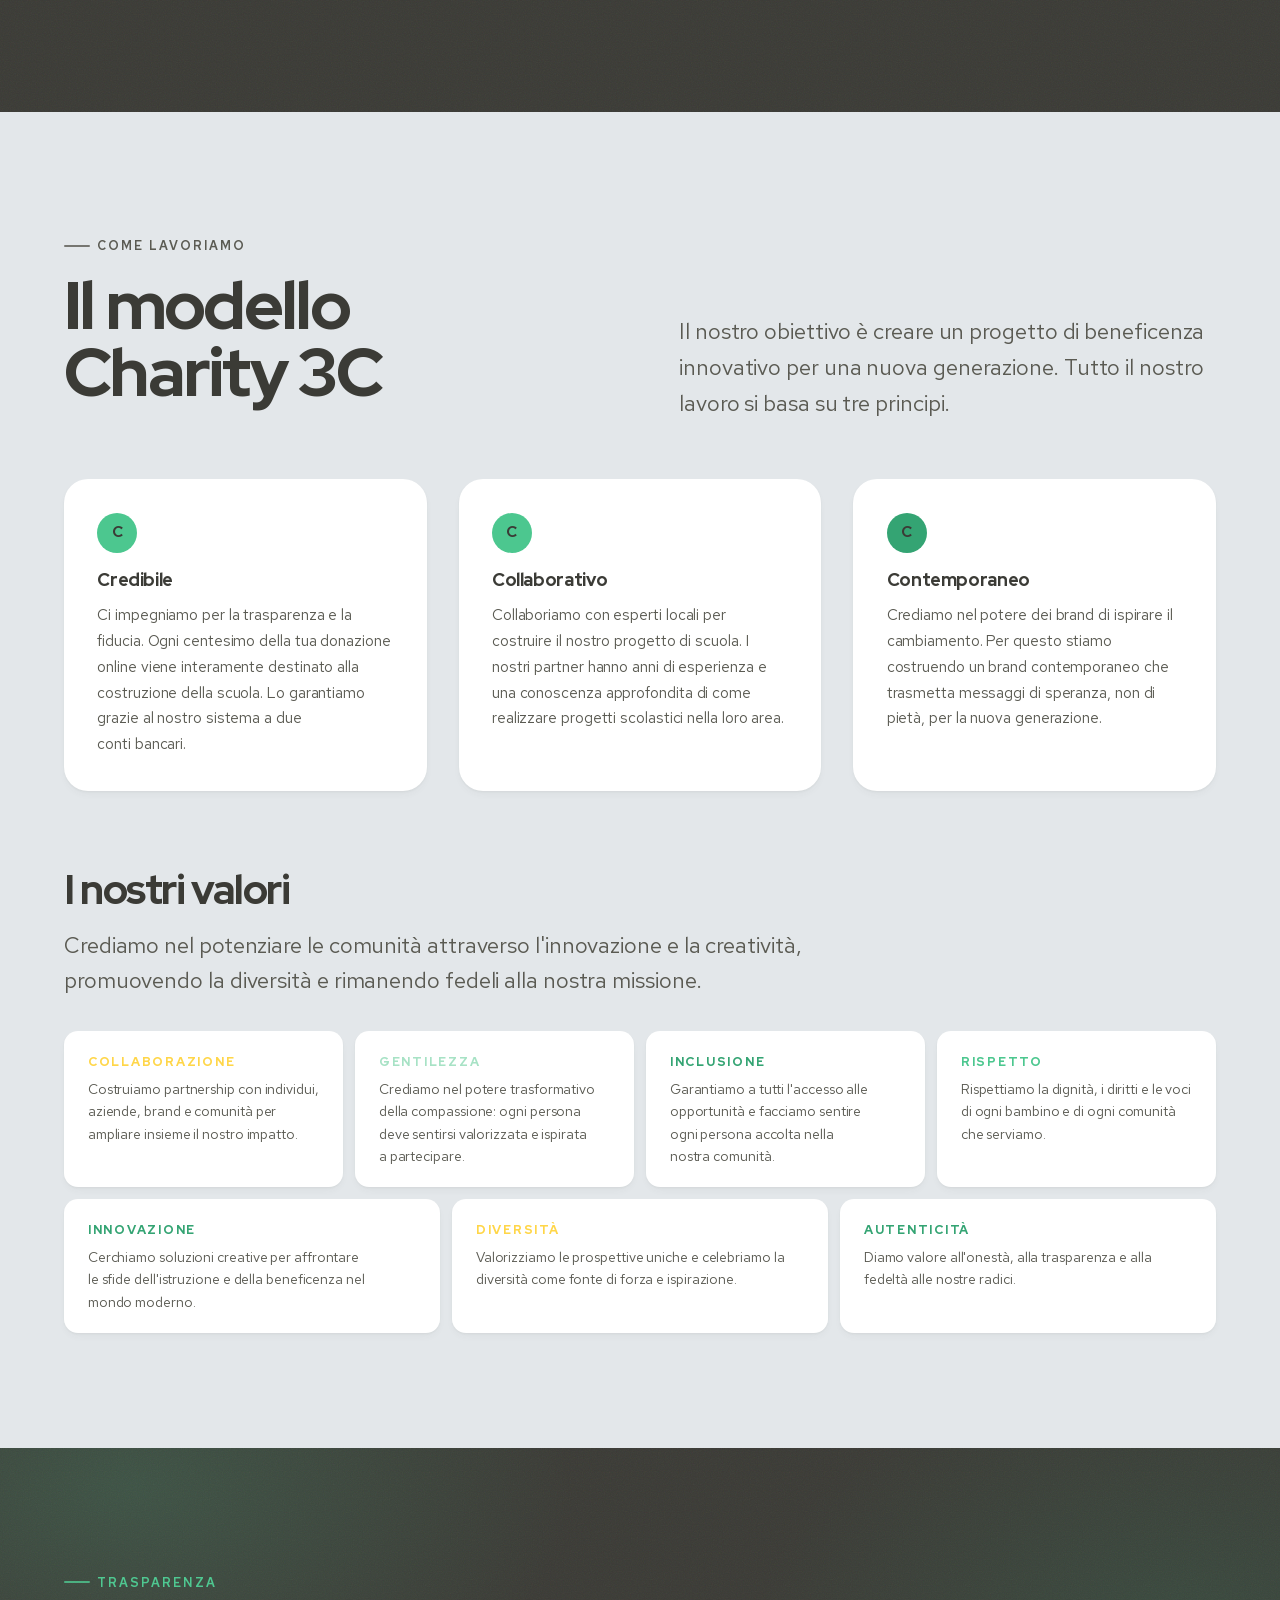
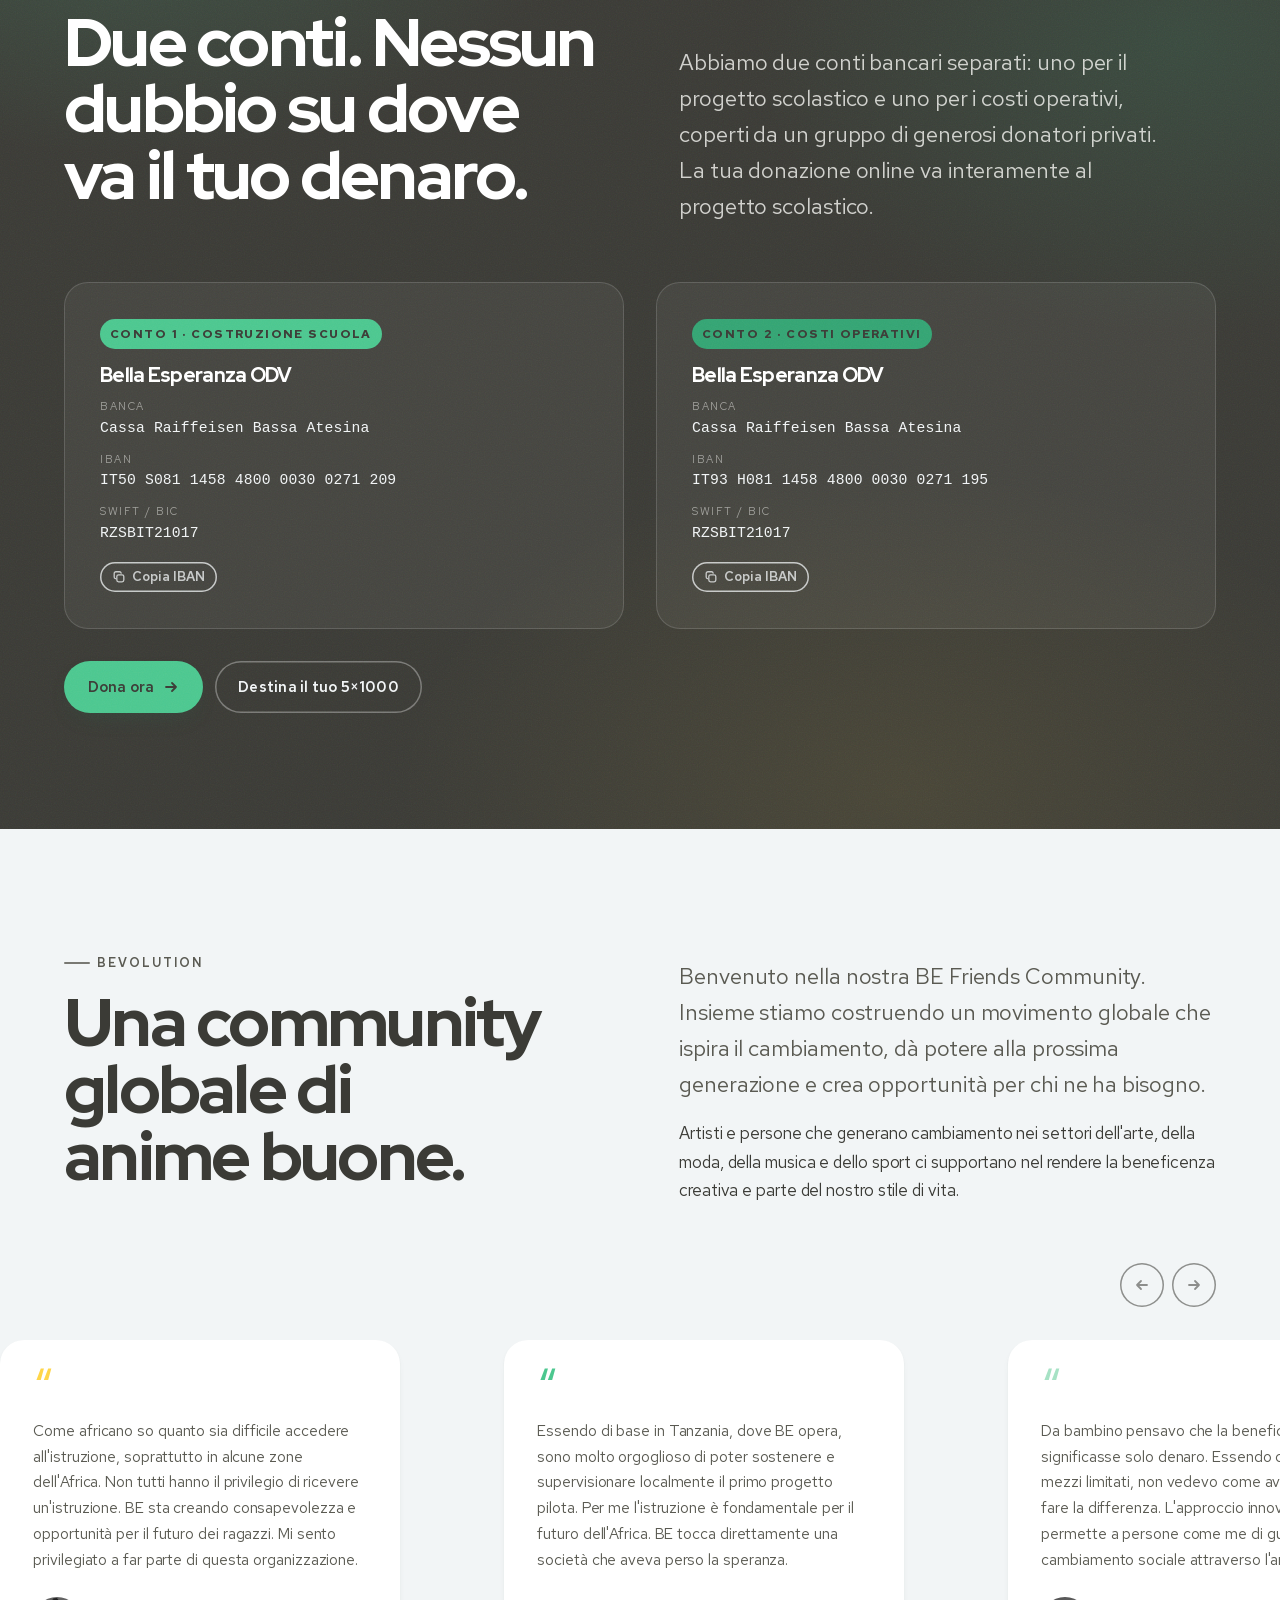
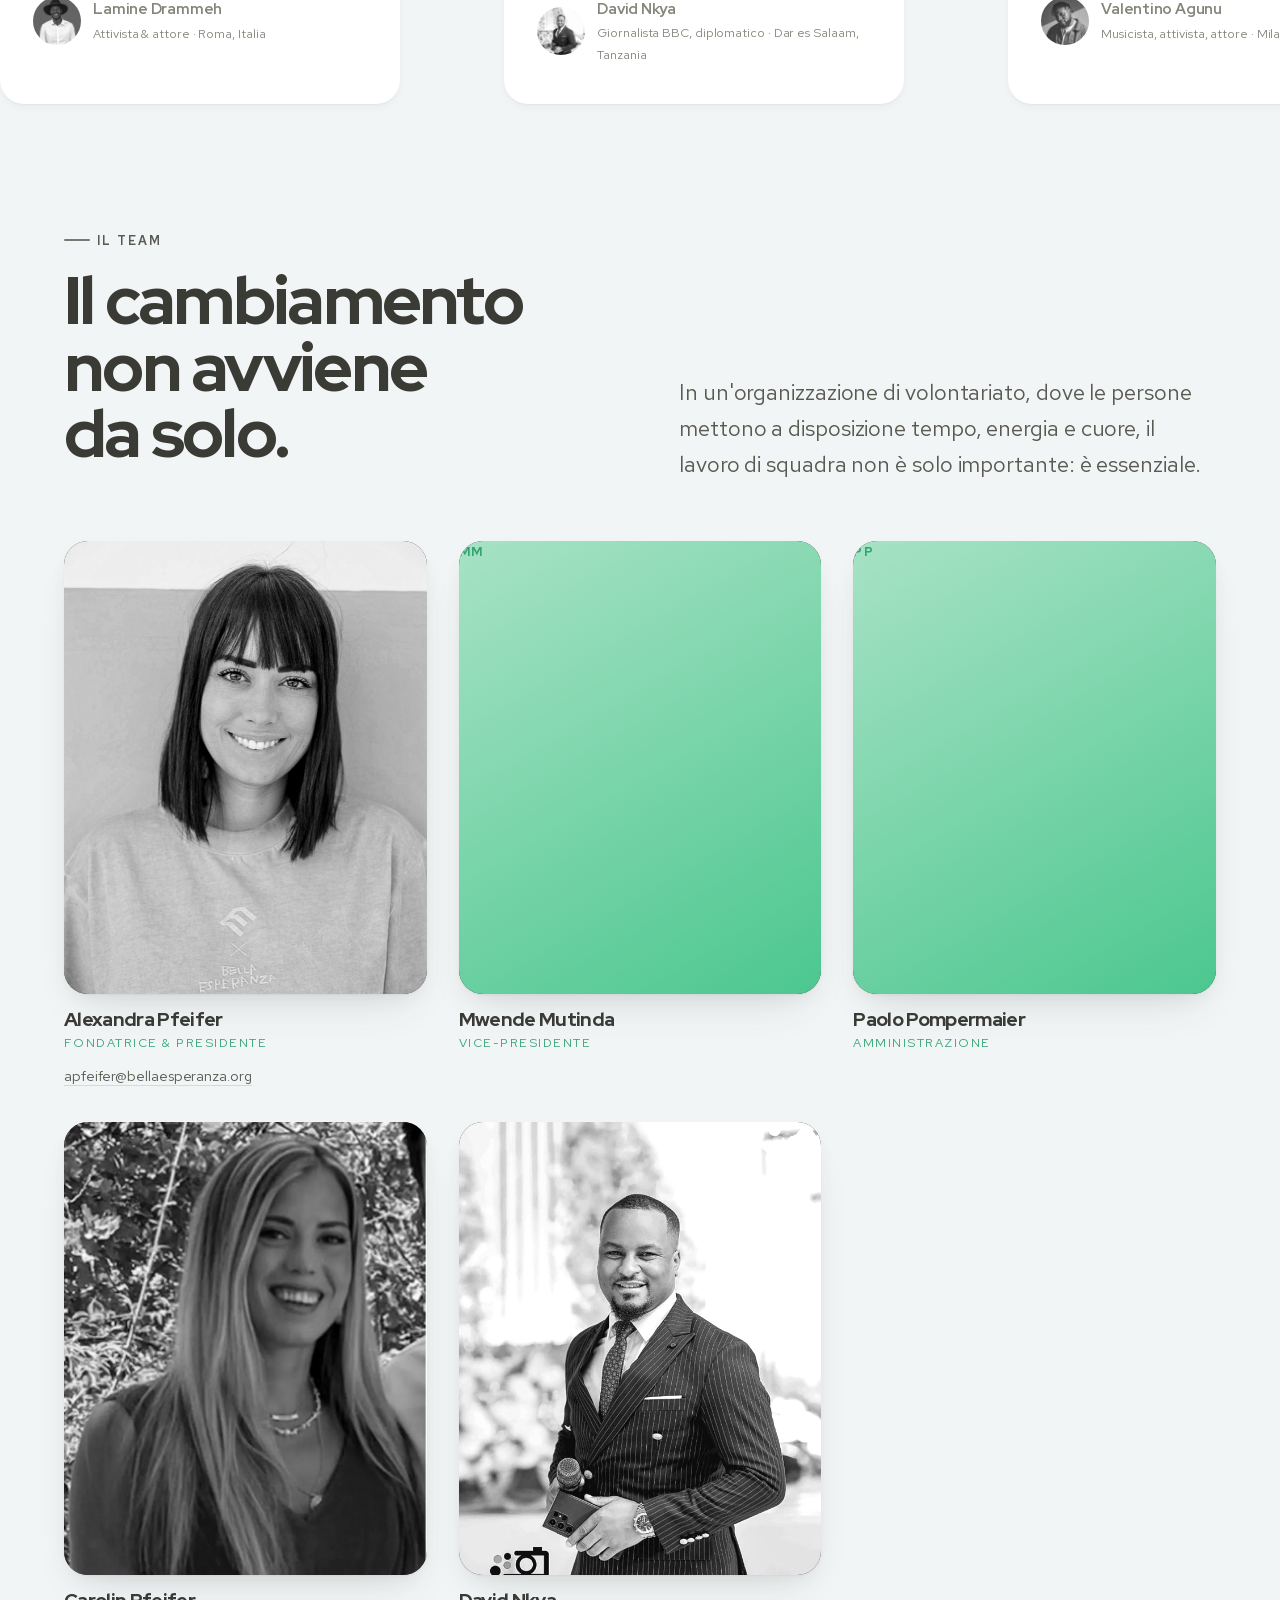
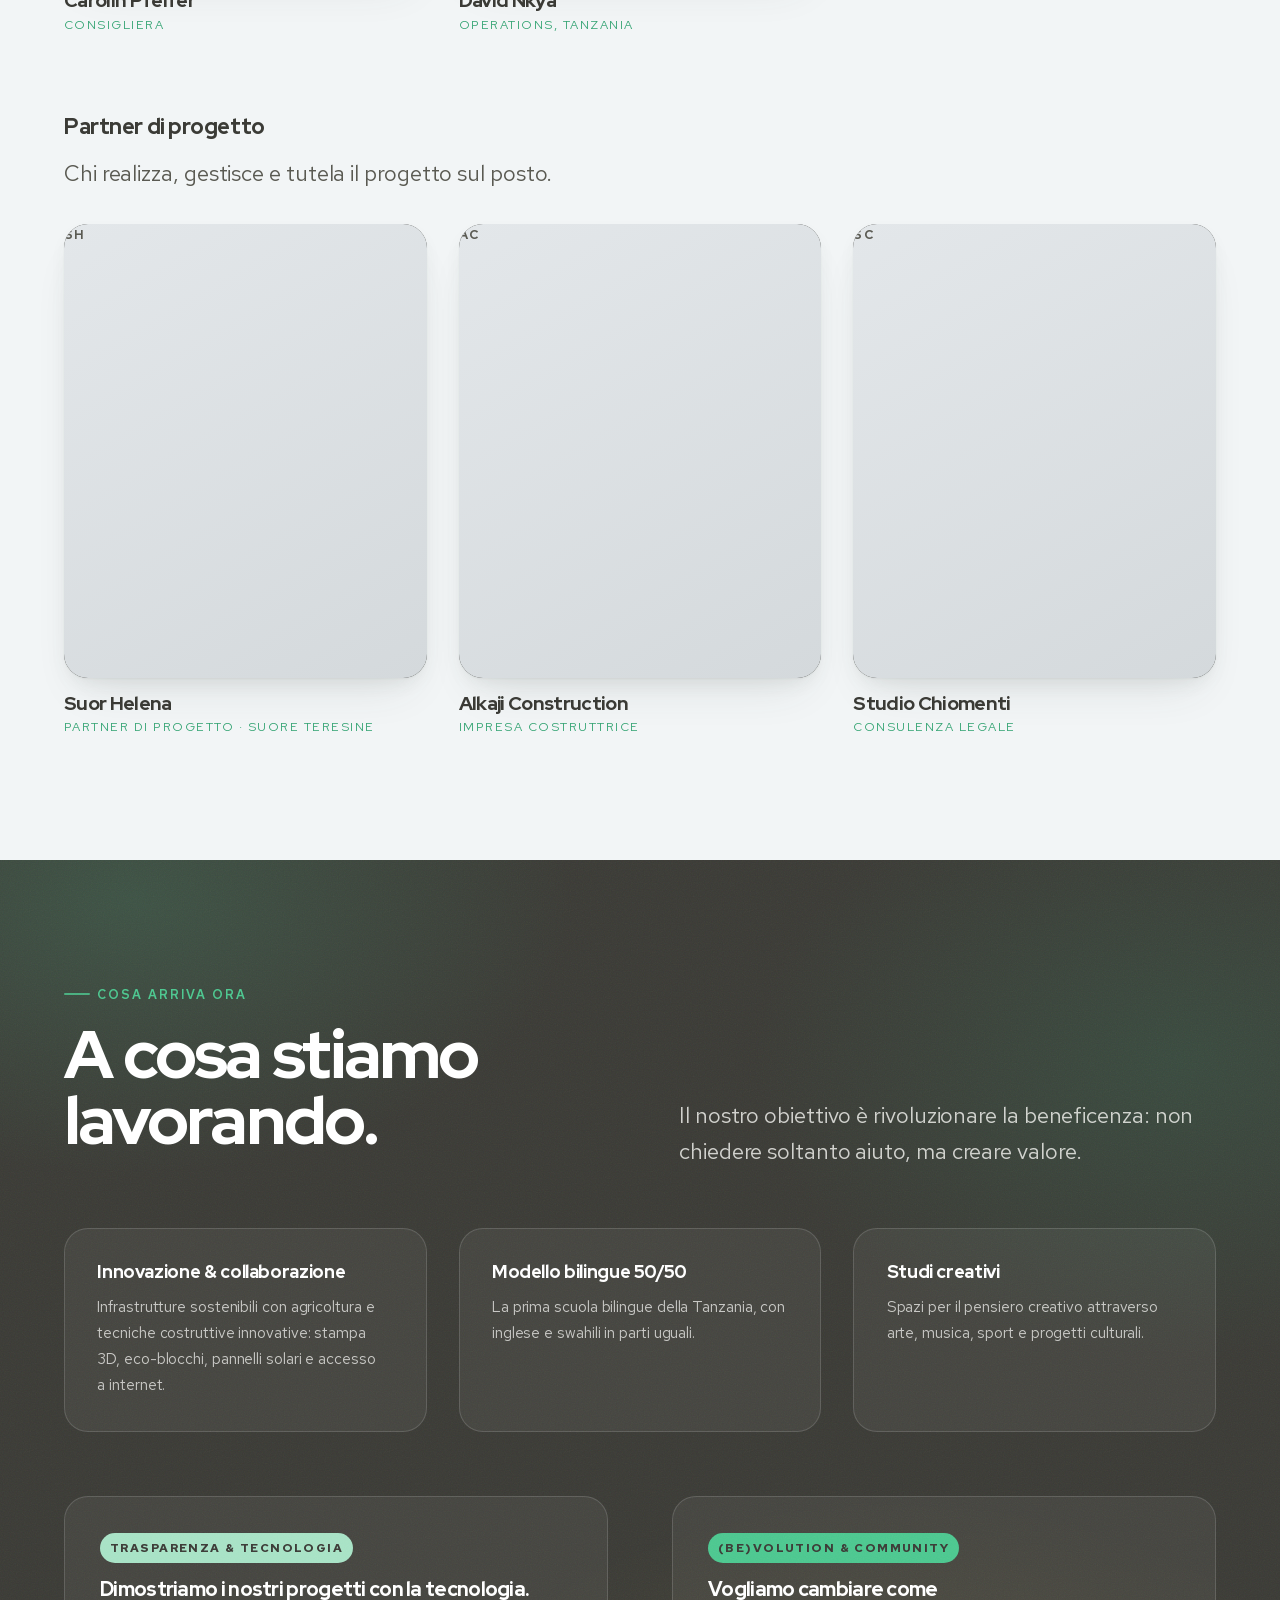
==== commit 2f51021a: "Kantige Variante zum Vergleich (?corners=sharp) Der Verein arbeitet sonst nicht mit runden Ecken. Da" ====
--- a/index.html
+++ b/index.html
@@ -23,12 +23,15 @@
 <link rel="preload" href="assets/fonts/red-hat-display-latin.woff2" as="font" type="font/woff2" crossorigin>
 <link rel="preload" href="assets/fonts/red-hat-text-latin.woff2" as="font" type="font/woff2" crossorigin>
 <script>
-/* Hero-Ausrichtung aus der URL lesen (?layout=right). Steht inline im Kopf,
-   damit die Seite nicht kurz in der falschen Anordnung aufblitzt. */
+/* Gestaltungsvarianten aus der URL lesen: ?layout=right und ?corners=sharp.
+   Steht inline im Kopf, damit die Seite nicht kurz falsch aufblitzt. */
 (function () {
   try {
-    var l = new URLSearchParams(location.search).get('layout');
+    var p = new URLSearchParams(location.search);
+    var l = p.get('layout');
     if (l === 'right' || l === 'left') document.documentElement.dataset.layout = l;
+    var c = p.get('corners');
+    if (c === 'sharp' || c === 'round') document.documentElement.dataset.corners = c;
   } catch (e) {}
 })();
 </script>
--- a/assets/css/style.css
+++ b/assets/css/style.css
@@ -156,6 +156,30 @@
   /* --- header ----------------------------------------------------------- */
   --header-h: 76px;
 }
+
+/* --------------------------------------------------------------------------
+   1c. Kantige Variante (?corners=sharp)
+   Der Verein arbeitet sonst nicht mit runden Ecken. Da saemtliche Radien
+   als Variablen definiert sind, genuegt es, sie hier auf null zu setzen:
+   Bilder, Karten, Knoepfe, Eingabefelder und die Sprachwahl werden damit
+   in einem Zug kantig. Ausgenommen bleiben nur die Striche des Menue-Icons
+   und die Bildlaufleiste, die sonst hart wirken.
+   -------------------------------------------------------------------------- */
+:root[data-corners="sharp"] {
+  --r-sm: 0;
+  --r-md: 0;
+  --r-lg: 0;
+  --r-xl: 0;
+  --r-pill: 0;
+}
+/* Portraets werden zu Quadraten statt Kreisen */
+:root[data-corners="sharp"] .crew img,
+:root[data-corners="sharp"] .artist__ph,
+:root[data-corners="sharp"] .quote__by img,
+:root[data-corners="sharp"] .socials a { border-radius: 0; }
+
+/* Der Fokusrahmen darf eine Spur weich bleiben, sonst wirkt er wie ein Fehler */
+:root[data-corners="sharp"] :focus-visible { border-radius: 0; }
 
 /* --------------------------------------------------------------------------
    2. Reset & base
